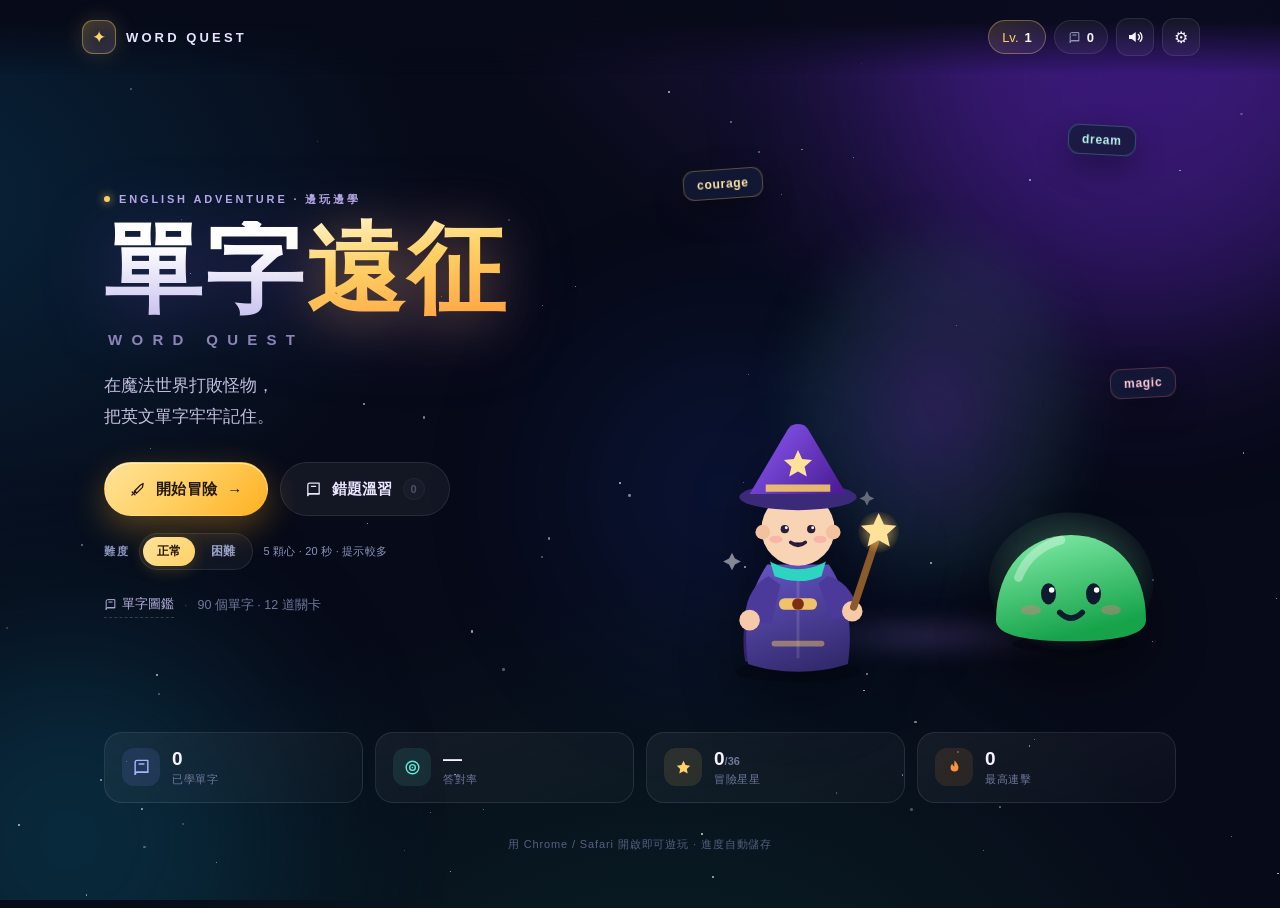
==== index.html @ 202fbe24 "Add Word Quest game" ====
<!DOCTYPE html>
<html lang="zh-Hant">
<head>
<meta charset="UTF-8">
<meta name="viewport" content="width=device-width, initial-scale=1, viewport-fit=cover">
<meta name="theme-color" content="#070a18">
<title>單字遠征 Word Quest — 打怪學英文</title>
<link rel="icon" href="data:image/svg+xml,%3Csvg xmlns='http://www.w3.org/2000/svg' viewBox='0 0 100 100'%3E%3Ctext y='.9em' font-size='90'%3E%E2%9C%A6%3C/text%3E%3C/svg%3E">
<style>
/* ============ BASE ============ */
*,*::before,*::after{box-sizing:border-box}
:root{
  --bg:#070a18;
  --panel:rgba(17,23,48,.82);
  --panel-solid:#111730;
  --line:rgba(255,255,255,.09);
  --line-strong:rgba(255,255,255,.16);
  --ink:#f6f3ff;
  --muted:#9aa3c7;
  --dim:#6f789c;
  --gold:#ffd166;
  --gold-deep:#ffb020;
  --mint:#5eead4;
  --green:#4ade80;
  --red:#fb7185;
  --violet:#a78bfa;
  --blue:#60a5fa;
  --shadow:0 24px 70px rgba(0,0,0,.5);
  --font:"Avenir Next","Segoe UI","PingFang TC","Hiragino Sans CNS","Microsoft JhengHei",sans-serif;
}
html{scroll-behavior:smooth}
html,body{min-height:100%}
body{
  margin:0;color:var(--ink);font-family:var(--font);
  background:
    radial-gradient(1100px 760px at 88% -12%,rgba(124,58,237,.32),transparent 62%),
    radial-gradient(900px 680px at -8% 22%,rgba(14,165,233,.17),transparent 60%),
    radial-gradient(1000px 800px at 52% 118%,rgba(16,185,129,.13),transparent 62%),
    var(--bg);
  display:flex;flex-direction:column;min-height:100svh;
  overflow-x:hidden;
  -webkit-font-smoothing:antialiased;
}
button{font-family:inherit;color:inherit}
button,input{font-family:inherit}
button{cursor:pointer}
::selection{background:rgba(255,209,102,.3)}
::-webkit-scrollbar{width:10px;height:10px}
::-webkit-scrollbar-thumb{background:rgba(255,255,255,.12);border-radius:99px}
::-webkit-scrollbar-track{background:transparent}
:focus-visible{outline:2px solid var(--gold);outline-offset:3px}
.hidden{display:none !important}

/* ============ BACKGROUND ============ */
.bg{position:fixed;inset:0;z-index:0;pointer-events:none;overflow:hidden}
.stars{position:absolute;inset:0}
.stars i{position:absolute;display:block;border-radius:50%;background:#fff;opacity:.55;animation:twinkle var(--dur,4s) ease-in-out infinite;animation-delay:var(--delay,0s)}
.orb{position:absolute;border-radius:50%;filter:blur(90px);opacity:.45;animation:orbDrift 18s ease-in-out infinite alternate}
.orb-1{width:520px;height:520px;background:#5b21b6;top:-180px;right:-120px}
.orb-2{width:420px;height:420px;background:#0e7490;bottom:-150px;left:-140px;animation-delay:-6s;opacity:.3}
.orb-3{width:300px;height:300px;background:#1d4ed8;top:38%;left:45%;opacity:.16;animation-delay:-11s}
@keyframes twinkle{0%,100%{opacity:.15;transform:scale(.8)}50%{opacity:.85;transform:scale(1.15)}}
@keyframes orbDrift{from{transform:translate3d(0,0,0) scale(1)}to{transform:translate3d(40px,30px,0) scale(1.08)}}

/* ============ TOP BAR ============ */
.topbar{
  position:sticky;top:0;z-index:50;flex:none;
  display:flex;align-items:center;justify-content:space-between;gap:16px;
  height:74px;padding:0 max(22px,calc((100vw - 1120px)/2));
  background:linear-gradient(180deg,rgba(7,10,24,.92) 30%,rgba(7,10,24,0));
  backdrop-filter:blur(14px);-webkit-backdrop-filter:blur(14px);
}
.brand{display:flex;align-items:center;gap:10px;background:none;border:0;padding:6px 2px;border-radius:12px}
.brand-mark{
  display:grid;place-items:center;width:34px;height:34px;border-radius:11px;
  background:linear-gradient(145deg,rgba(255,209,102,.22),rgba(167,139,250,.16));
  border:1px solid rgba(255,209,102,.4);color:var(--gold);font-size:17px;
  box-shadow:0 0 22px rgba(255,209,102,.18),inset 0 0 14px rgba(255,209,102,.08);
}
.brand-text{font-weight:800;letter-spacing:.24em;font-size:13px;color:#e8e4ff}
.top-right{display:flex;align-items:center;gap:8px}
.chip{
  display:inline-flex;align-items:center;gap:6px;height:34px;padding:0 13px;border-radius:99px;
  background:rgba(255,255,255,.05);border:1px solid var(--line);font-size:13px;color:var(--muted);
  font-variant-numeric:tabular-nums;white-space:nowrap;
}
.chip b{color:var(--ink);font-weight:800}
.chip.lvl{background:linear-gradient(135deg,rgba(255,209,102,.16),rgba(167,139,250,.12));border-color:rgba(255,209,102,.35);color:var(--gold)}
.chip.lvl b{color:#fff}
.chip.gold{color:var(--gold);border-color:rgba(255,209,102,.28);background:rgba(255,209,102,.08)}
.icon-btn{
  width:38px;height:38px;border-radius:12px;border:1px solid var(--line);
  background:rgba(255,255,255,.05);color:var(--ink);font-size:16px;
  display:grid;place-items:center;transition:.18s;
}
.icon-btn:hover{background:rgba(255,255,255,.1);border-color:var(--line-strong);transform:translateY(-1px)}
.icon-btn svg{width:18px;height:18px;display:block}
.icon-btn.muted{opacity:.5}

/* ============ SHELL / VIEWS ============ */
.shell{position:relative;z-index:1;width:min(1120px,100%);margin:0 auto;padding:0 24px 56px;flex:1;display:flex;flex-direction:column}
.view{display:none}
.view.active{display:block;animation:viewIn .38s cubic-bezier(.2,.7,.3,1) both}
@keyframes viewIn{from{opacity:0;transform:translateY(10px)}to{opacity:1;transform:none}}

.eyebrow{
  margin:0 0 14px;font-size:11px;letter-spacing:.26em;font-weight:700;color:#b6a9e8;
  display:flex;align-items:center;gap:9px;text-transform:uppercase;
}
.eyebrow .dot{width:6px;height:6px;border-radius:50%;background:var(--gold);box-shadow:0 0 10px var(--gold);animation:pulseDot 2.4s infinite}
@keyframes pulseDot{0%,100%{opacity:1;transform:scale(1)}50%{opacity:.4;transform:scale(.7)}}

/* ============ HOME ============ */
.home{
  display:grid;grid-template-columns:minmax(0,1.04fr) minmax(0,.96fr);align-items:center;gap:24px;
  min-height:calc(100svh - 250px);padding:20px 0 8px;
}
.home-copy{position:relative;z-index:2}
.title{
  margin:0;font-size:clamp(58px,8.2vw,98px);line-height:.98;font-weight:900;letter-spacing:.03em;
  background:linear-gradient(180deg,#fff 24%,#c9c2f0 100%);
  -webkit-background-clip:text;background-clip:text;color:transparent;
  filter:drop-shadow(0 10px 36px rgba(139,92,246,.3));
}
.title-gold{
  background:linear-gradient(170deg,#fff2c4 5%,#ffd166 42%,#ff9d3c 100%);
  -webkit-background-clip:text;background-clip:text;color:transparent;
  filter:drop-shadow(0 6px 26px rgba(255,176,32,.32));
}
.title-en{
  margin:14px 0 0;font-size:clamp(12px,1.5vw,15px);letter-spacing:.62em;font-weight:800;
  color:#8d86b8;padding-left:4px;
}
.tagline{margin:22px 0 0;font-size:clamp(15px,1.6vw,17px);line-height:1.85;color:#c3bede}
.home-actions{display:flex;flex-wrap:wrap;gap:12px;margin-top:30px}
.btn{
  display:inline-flex;align-items:center;justify-content:center;gap:10px;
  border:1px solid transparent;border-radius:99px;padding:0 24px;height:54px;
  font-size:15px;font-weight:800;letter-spacing:.02em;transition:transform .18s,box-shadow .18s,background .18s,border-color .18s;
  white-space:nowrap;
}
.btn:hover{transform:translateY(-2px)}
.btn:active{transform:translateY(0) scale(.985)}
.btn-primary{
  background:linear-gradient(135deg,#ffe29a 0%,#ffd166 45%,#ffb020 100%);
  color:#241a04;box-shadow:0 12px 34px rgba(255,176,32,.32),inset 0 1px 0 rgba(255,255,255,.6);
}
.btn-primary:hover{box-shadow:0 16px 44px rgba(255,176,32,.42),inset 0 1px 0 rgba(255,255,255,.7)}
.btn-primary .arrow{transition:transform .18s}
.btn-primary:hover .arrow{transform:translateX(3px)}
.btn-ghost{
  background:rgba(255,255,255,.05);border-color:var(--line);color:#e9e5ff;
  backdrop-filter:blur(10px);
}
.btn-ghost:hover{background:rgba(255,255,255,.09);border-color:rgba(255,255,255,.22)}
.btn .btn-ico{font-size:16px;line-height:1;display:grid;place-items:center}
.btn svg{display:block}
.chip svg{width:13px;height:13px;flex:none}
.badge{
  display:inline-grid;place-items:center;min-width:22px;height:22px;padding:0 6px;border-radius:99px;
  background:rgba(251,113,133,.18);border:1px solid rgba(251,113,133,.42);color:#ffc3ce;font-size:11px;font-weight:800;
}
.badge.zero{opacity:.42;border-color:var(--line);background:rgba(255,255,255,.05);color:var(--muted)}
.difficulty{display:flex;align-items:center;gap:10px;flex-wrap:wrap;margin-top:17px}
.diff-label{font-size:10.5px;letter-spacing:.16em;color:#8e97bc;font-weight:800}
.segmented{display:inline-flex;align-items:center;gap:2px;padding:3px;border-radius:99px;background:rgba(255,255,255,.045);border:1px solid var(--line)}
.seg-btn{border:0;background:transparent;color:var(--muted);font-size:12px;font-weight:800;padding:6px 14px;border-radius:99px;transition:.18s;white-space:nowrap}
.seg-btn:hover{color:#fff}
.seg-btn.active{background:linear-gradient(135deg,#ffe29a,#ffd166);color:#241a04;box-shadow:0 4px 16px rgba(255,176,32,.22)}
.seg-btn[data-diff="hard"].active{background:linear-gradient(135deg,#fb7185,#f97316);color:#2a0903;box-shadow:0 4px 16px rgba(251,113,133,.28)}
.diff-note{font-size:11px;color:#8b94b9;letter-spacing:.02em}
.difficulty.hard .diff-note{color:#e7a6b5}
.segmented.small .seg-btn{padding:5px 10px;font-size:11px}
@media (max-width:900px){.difficulty{justify-content:center}}
@media (max-width:620px){.difficulty{gap:7px;margin-top:13px}.diff-note{width:100%;text-align:center;font-size:10.5px}}
.home-mini{display:flex;align-items:center;gap:10px;margin-top:22px;font-size:12.5px;color:var(--dim)}
.mini-link{display:inline-flex;align-items:center;gap:5px;background:none;border:0;color:#b9b2dd;font-size:12.5px;padding:4px 0;border-bottom:1px dashed rgba(255,255,255,.18)}
.mini-link:hover{color:var(--gold);border-color:rgba(255,209,102,.5)}
.mini-dot{opacity:.4}

.home-art{position:relative;min-height:430px;align-self:stretch}
.art-glow{
  position:absolute;inset:8% 4% 6% 8%;border-radius:50%;
  background:radial-gradient(closest-side,rgba(139,92,246,.28),rgba(94,234,212,.08) 55%,transparent 72%);
  filter:blur(24px);animation:glowPulse 6s ease-in-out infinite;
}
@keyframes glowPulse{0%,100%{transform:scale(1);opacity:.8}50%{transform:scale(1.08);opacity:1}}
.art-ground{
  position:absolute;left:6%;right:6%;bottom:8%;height:60px;border-radius:50%;
  background:radial-gradient(closest-side,rgba(167,139,250,.22),transparent 75%);filter:blur(10px);
}
.home-hero{position:absolute;left:3%;bottom:5%;width:min(220px,48%);z-index:3;animation:bob 4.6s ease-in-out infinite}
.home-monster{position:absolute;right:1%;bottom:9%;width:min(200px,44%);z-index:2;animation:floaty 5.4s ease-in-out infinite}
.home-hero svg,.home-monster svg{width:100%;height:auto;display:block;filter:drop-shadow(0 24px 30px rgba(0,0,0,.45))}
.float-word{
  position:absolute;z-index:4;padding:7px 13px;border-radius:11px;font-size:12px;font-weight:700;letter-spacing:.06em;
  background:rgba(20,27,56,.75);border:1px solid rgba(255,255,255,.12);color:#d7d1ff;
  box-shadow:0 12px 30px rgba(0,0,0,.35);backdrop-filter:blur(8px);animation:floaty 5s ease-in-out infinite;
}
.fw-1{top:12%;left:2%;color:#ffe6a8;border-color:rgba(255,209,102,.3);transform:rotate(-4deg)}
.fw-2{top:5%;right:8%;color:#b7f5e8;border-color:rgba(94,234,212,.28);animation-delay:-1.5s;transform:rotate(3deg)}
.fw-3{top:44%;right:0;color:#ffc8d6;border-color:rgba(251,113,133,.28);animation-delay:-2.6s;transform:rotate(-3deg)}
@keyframes bob{0%,100%{transform:translateY(0) rotate(-.4deg)}50%{transform:translateY(-10px) rotate(.6deg)}}
@keyframes floaty{0%,100%{transform:translateY(0)}50%{transform:translateY(-13px)}}

.stat-row{display:grid;grid-template-columns:repeat(4,1fr);gap:12px;margin-top:8px}
.stat-card{
  display:flex;align-items:center;gap:12px;padding:15px 17px;border-radius:18px;
  background:linear-gradient(160deg,rgba(255,255,255,.055),rgba(255,255,255,.018));
  border:1px solid var(--line);backdrop-filter:blur(8px);
}
.stat-ico{width:38px;height:38px;border-radius:12px;display:grid;place-items:center;background:rgba(255,255,255,.06);font-size:17px;flex:none}
.stat-ico svg{width:19px;height:19px;display:block}
.stat-card:nth-child(1) .stat-ico{color:#a5b4fc;background:rgba(129,140,248,.13)}
.stat-card:nth-child(2) .stat-ico{color:#5eead4;background:rgba(94,234,212,.1)}
.stat-card:nth-child(3) .stat-ico{color:#ffd166;background:rgba(255,209,102,.11)}
.stat-card:nth-child(4) .stat-ico{color:#fb923c;background:rgba(251,146,60,.11)}
.stat-card div{display:flex;flex-direction:column;gap:2px;min-width:0}
.stat-card b{font-size:19px;font-weight:800;font-variant-numeric:tabular-nums;line-height:1.15}
.stat-card b small{font-size:11px;color:var(--dim);font-weight:600}
.stat-card span{font-size:11px;color:var(--dim);letter-spacing:.05em}

.home-foot{margin:34px 0 0;text-align:center;font-size:11px;color:#565f82;letter-spacing:.08em}

/* ============ PAGE HEAD (map / book) ============ */
.page-head{display:flex;align-items:center;gap:16px;margin:14px 0 10px}
.back-btn{
  flex:none;width:44px;height:44px;border-radius:14px;border:1px solid var(--line);
  background:rgba(255,255,255,.05);color:#e8e4ff;font-size:18px;display:grid;place-items:center;transition:.18s;
}
.back-btn:hover{background:rgba(255,255,255,.1);transform:translateX(-2px)}
.page-title{flex:1;min-width:0}
.page-title .eyebrow{margin:0 0 4px}
.page-title h2{margin:0;font-size:clamp(24px,3vw,32px);letter-spacing:.02em;font-weight:900}
.page-sub{margin:4px 0 22px 60px;font-size:13px;color:var(--dim);line-height:1.7}
.map-diff{color:#ffb3c1;font-weight:700}
.page-head .chip{flex:none}

/* ============ MAP ============ */
.world-list{display:flex;flex-direction:column;gap:16px}
.world{
  position:relative;border-radius:24px;border:1px solid var(--line);
  background:linear-gradient(120deg,var(--wbg1,rgba(74,222,128,.1)),rgba(255,255,255,.015) 55%),var(--panel);
  padding:18px 22px 19px;overflow:hidden;box-shadow:0 16px 50px rgba(0,0,0,.25);
}
.world::before{
  content:"";position:absolute;inset:auto -60px -90px auto;width:280px;height:280px;border-radius:50%;
  background:radial-gradient(closest-side,var(--wglow,rgba(74,222,128,.16)),transparent 70%);
  pointer-events:none;
}
.world-head{display:flex;align-items:flex-start;gap:13px;position:relative;z-index:1}
.world-crest{
  flex:none;width:46px;height:46px;border-radius:14px;display:grid;place-items:center;font-size:21px;
  background:rgba(255,255,255,.06);border:1px solid var(--line);
}
.world-info{flex:1;min-width:0}
.world-name{display:flex;align-items:baseline;gap:10px;flex-wrap:wrap}
.world-name h3{margin:0;font-size:18px;letter-spacing:.04em}
.world-name span{font-size:10px;letter-spacing:.22em;color:var(--dim);font-weight:700}
.world-desc{margin:4px 0 0;font-size:12.5px;color:#929bc0;line-height:1.6}
.world-stars{flex:none;font-size:12px;color:var(--gold);background:rgba(255,209,102,.08);border:1px solid rgba(255,209,102,.2);padding:5px 10px;border-radius:99px;font-variant-numeric:tabular-nums}
.stages{
  position:relative;display:grid;grid-template-columns:repeat(4,1fr);gap:8px;margin-top:18px;z-index:1;
}
.stages::before{
  content:"";position:absolute;left:10%;right:10%;top:34px;height:2px;
  background:linear-gradient(90deg,transparent,rgba(255,255,255,.12) 15%,rgba(255,255,255,.12) 85%,transparent);
}
.stage{position:relative;display:flex;flex-direction:column;align-items:center;gap:8px;background:none;border:0;padding:0;min-width:0}
.stage-orb{
  position:relative;z-index:1;width:70px;height:70px;border-radius:50%;
  display:grid;place-items:center;font-size:20px;font-weight:900;
  background:linear-gradient(160deg,#20294f,#141a34);border:2px solid rgba(255,255,255,.14);
  box-shadow:0 10px 26px rgba(0,0,0,.35);transition:.2s;color:#cfc9ee;
}
.stage:hover .stage-orb{transform:translateY(-4px);border-color:rgba(255,209,102,.55)}
.stage.done .stage-orb{border-color:rgba(255,209,102,.7);background:linear-gradient(160deg,#2c2a4c,#1a1c38);box-shadow:0 0 0 4px rgba(255,209,102,.07),0 10px 26px rgba(0,0,0,.35);color:var(--gold)}
.stage.boss .stage-orb{border-style:double;border-width:3px;font-size:24px}
.stage.current .stage-orb{animation:currentPulse 2.4s infinite;border-color:rgba(255,209,102,.9)}
.stage.locked{cursor:not-allowed}
.stage.locked .stage-orb{opacity:.38;filter:grayscale(.5);border-color:var(--line)}
.stage.locked .stage-name,.stage.locked .stage-stars{opacity:.4}
@keyframes currentPulse{0%,100%{box-shadow:0 0 0 0 rgba(255,209,102,.28),0 10px 26px rgba(0,0,0,.35)}50%{box-shadow:0 0 0 10px rgba(255,209,102,0),0 10px 26px rgba(0,0,0,.35)}}
.stage-name{font-size:11.5px;color:#c2bcdd;text-align:center;line-height:1.35;font-weight:600;max-width:100%}
.stage.boss .stage-name{color:var(--gold)}
.stage-stars{font-size:10px;letter-spacing:2px;color:#343b5c;line-height:1}
.stage-stars .on{color:var(--gold);text-shadow:0 0 8px rgba(255,209,102,.55)}
.stage-badge{
  position:absolute;top:-4px;right:calc(50% - 35px);z-index:2;font-size:10px;padding:2px 6px;border-radius:99px;
  background:var(--gold);color:#2a1d00;font-weight:900;box-shadow:0 4px 10px rgba(0,0,0,.3);
}

/* ============ BATTLE ============ */
#view-battle{max-width:1000px;margin:0 auto;width:100%}
.battle-top{display:flex;align-items:center;gap:14px;margin:12px 0 4px}
.battle-meta{flex:1;display:flex;flex-direction:column;gap:2px;min-width:0}
.battle-meta span:first-child{font-size:14px;font-weight:800;letter-spacing:.02em;white-space:nowrap;overflow:hidden;text-overflow:ellipsis}
.battle-meta span:last-child{font-size:11px;color:var(--dim);letter-spacing:.08em}
.diff-tag{display:inline-block;font-style:normal;font-size:9px;line-height:1;letter-spacing:.12em;font-weight:900;padding:3px 6px;border-radius:4px;margin-left:7px;vertical-align:1px;color:#ffb3c1;border:1px solid rgba(251,113,133,.42);background:rgba(251,113,133,.14)}
.arena{
  position:relative;height:318px;margin-top:12px;border-radius:28px;overflow:hidden;
  border:1px solid rgba(255,255,255,.08);
  background:
    radial-gradient(620px 240px at 78% 60%,rgba(139,92,246,.24),transparent 70%),
    radial-gradient(480px 220px at 18% 64%,rgba(45,212,191,.13),transparent 70%),
    linear-gradient(180deg,#151c3d 0%,#0a0f24 100%);
  display:grid;grid-template-columns:1fr auto 1fr;align-items:end;
  padding:40px 28px 16px;
  box-shadow:inset 0 1px 0 rgba(255,255,255,.06),0 26px 60px rgba(0,0,0,.35);
}
.arena::before{
  content:"";position:absolute;inset:0;pointer-events:none;
  background-image:radial-gradient(rgba(255,255,255,.5) 1px,transparent 1px);
  background-size:94px 74px;opacity:.1;mask-image:linear-gradient(180deg,#000,transparent 82%);
}
.arena::after{
  content:"";position:absolute;left:0;right:0;bottom:0;height:74px;pointer-events:none;
  background:linear-gradient(180deg,transparent,rgba(3,6,16,.6));
}
.arena-ground{
  position:absolute;left:8%;right:8%;bottom:8px;height:44px;border-radius:50%;
  background:radial-gradient(closest-side,rgba(167,139,250,.18),transparent 72%);filter:blur(6px);pointer-events:none;
}
.hero-side,.monster-side{position:relative;z-index:2;display:flex;flex-direction:column;align-items:center;justify-content:flex-end;gap:7px;min-width:0}
.hero-side{padding-left:2%}
.monster-side{padding-right:2%}
.hero-art svg{width:clamp(112px,15vw,178px);height:auto;display:block;filter:drop-shadow(0 18px 22px rgba(0,0,0,.42));animation:bob 4.8s ease-in-out infinite}
.monster-wrap svg{width:clamp(126px,17vw,198px);height:auto;display:block;filter:drop-shadow(0 18px 24px rgba(0,0,0,.45));animation:floaty 5s ease-in-out infinite}
.monster-wrap.boss svg{width:clamp(158px,21vw,228px);filter:drop-shadow(0 0 26px rgba(255,176,32,.18)) drop-shadow(0 18px 24px rgba(0,0,0,.45))}
.hero-art.cast{animation:castPulse .55s cubic-bezier(.2,.8,.3,1)}
@keyframes castPulse{0%{transform:translateX(0)}35%{transform:translateX(14px) scale(1.03)}100%{transform:translateX(0)}}
.hero-art.hurt{animation:hurtShake .5s}
.monster-wrap{position:relative}
.monster-wrap.boss::before{
  content:"";position:absolute;inset:-14% -18%;border-radius:50%;z-index:-1;pointer-events:none;
  background:radial-gradient(closest-side,rgba(255,176,32,.2),transparent 72%);
}
.monster-wrap .crown{
  position:absolute;top:-16px;left:50%;transform:translateX(-50%) rotate(-7deg);font-size:27px;line-height:1;
  filter:drop-shadow(0 6px 10px rgba(0,0,0,.5));z-index:3;animation:crownFloat 3.2s ease-in-out infinite;
}
@keyframes crownFloat{0%,100%{transform:translateX(-50%) translateY(0) rotate(-7deg)}50%{transform:translateX(-50%) translateY(-5px) rotate(-3deg)}}
.monster-wrap.hit{animation:monsterHit .45s}
.monster-wrap.attack{animation:monsterLunge .5s}
.monster-wrap.dying{animation:monsterDie .7s forwards}
@keyframes monsterHit{0%,100%{transform:translateX(0);filter:brightness(1)}20%{transform:translateX(-9px) rotate(-2deg);filter:brightness(1.9)}45%{transform:translateX(7px) rotate(2deg)}70%{transform:translateX(-3px)}}
@keyframes monsterLunge{0%,100%{transform:translateX(0)}40%{transform:translateX(-26px) translateY(-4px)}}
@keyframes hurtShake{0%,100%{transform:translateX(0)}20%{transform:translateX(-7px) rotate(-2deg)}45%{transform:translateX(7px)}70%{transform:translateX(-3px)}}
@keyframes monsterDie{0%{opacity:1;transform:translateY(0) scale(1);filter:brightness(1.6)}100%{opacity:0;transform:translateY(18px) scale(.82);filter:brightness(2)}}
.arena.hard{border-color:rgba(251,113,133,.22);box-shadow:inset 0 1px 0 rgba(255,255,255,.06),0 26px 60px rgba(0,0,0,.35),0 0 50px rgba(251,113,133,.06)}
.arena.hurt{animation:arenaHurt .4s}
@keyframes arenaHurt{0%,100%{transform:translateX(0)}25%{transform:translateX(-6px)}60%{transform:translateX(4px)}}
.hearts{display:flex;gap:4px;font-size:17px;line-height:1;filter:drop-shadow(0 2px 4px rgba(0,0,0,.4))}
.hearts i{font-style:normal;color:#ff5f7a;transition:.25s;text-shadow:0 0 12px rgba(255,95,122,.5)}
.hearts i.lost{color:#2b3252;text-shadow:none;transform:scale(.86)}
.hearts i.pop{animation:heartPop .45s}
@keyframes heartPop{0%{transform:scale(1)}40%{transform:scale(1.5) rotate(-10deg)}100%{transform:scale(.86)}}
.bubble{
  position:absolute;top:-14px;left:50%;transform:translate(-50%,6px);z-index:6;
  padding:6px 11px;border-radius:11px;background:rgba(19,25,52,.92);border:1px solid rgba(255,255,255,.14);
  font-size:11px;color:#d9d3f5;white-space:nowrap;opacity:0;transition:.25s;pointer-events:none;
  box-shadow:0 8px 20px rgba(0,0,0,.35);
}
.bubble.show{opacity:1;transform:translate(-50%,0)}
.monster-bubble{color:#ffd7de;border-color:rgba(251,113,133,.28)}
.monster-info{display:flex;flex-direction:column;align-items:center;gap:4px;width:min(210px,100%)}
.monster-name{font-size:12px;color:#d6d0f2;font-weight:700;letter-spacing:.06em;white-space:nowrap;overflow:hidden;text-overflow:ellipsis;max-width:100%}
.hp-track{position:relative;width:100%;height:8px;border-radius:99px;background:rgba(3,6,16,.7);border:1px solid rgba(255,255,255,.1);overflow:hidden}
.hp-track i{display:block;height:100%;width:100%;border-radius:99px;background:linear-gradient(90deg,#fb7185,#f97316);transition:width .45s cubic-bezier(.2,.8,.3,1);box-shadow:0 0 10px rgba(251,113,133,.5)}
.hp-text{font-size:9px;color:var(--dim);letter-spacing:.1em;font-variant-numeric:tabular-nums}
.arena-mid{position:relative;z-index:3;align-self:stretch;display:flex;align-items:center;justify-content:center}
.combo-pill{
  transform:translateY(-10px) scale(.8);opacity:0;transition:.25s;
  padding:7px 12px;border-radius:99px;font-size:11px;font-weight:900;letter-spacing:.08em;
  background:linear-gradient(135deg,rgba(255,209,102,.95),rgba(255,140,60,.95));color:#2a1a00;
  box-shadow:0 0 26px rgba(255,176,32,.4);white-space:nowrap;
}
.combo-pill.show{opacity:1;transform:translateY(-10px) scale(1)}
.combo-pill.hot{animation:comboPop .35s}
@keyframes comboPop{0%{transform:translateY(-10px) scale(1.35)}100%{transform:translateY(-10px) scale(1)}}

.quiz{
  margin-top:14px;border-radius:24px;border:1px solid var(--line);
  background:linear-gradient(180deg,rgba(18,25,52,.92),rgba(12,17,36,.92));
  padding:16px 20px 20px;box-shadow:var(--shadow);backdrop-filter:blur(10px);
}
.quiz-head{display:grid;grid-template-columns:auto 1fr auto;align-items:center;gap:12px;margin-bottom:2px}
.qtype{
  font-size:10.5px;letter-spacing:.14em;font-weight:800;color:#c9bfff;
  background:rgba(167,139,250,.13);border:1px solid rgba(167,139,250,.28);padding:5px 9px;border-radius:7px;
}
.qtype.listening{color:#99f6e4;background:rgba(94,234,212,.1);border-color:rgba(94,234,212,.28)}
.qtype.spelling{color:#fde68a;background:rgba(255,209,102,.1);border-color:rgba(255,209,102,.28)}
.timer-track{height:4px;border-radius:99px;background:rgba(255,255,255,.07);overflow:hidden}
.timer-track i{display:block;height:100%;width:100%;background:linear-gradient(90deg,#5eead4,#60a5fa);border-radius:99px;transition:background .3s}
.timer-num{font-size:11px;color:var(--dim);font-variant-numeric:tabular-nums;min-width:18px;text-align:right}
.quiz.urgent .timer-track i{background:linear-gradient(90deg,#fb7185,#f97316)}
.quiz.urgent .timer-num{color:var(--red);font-weight:800}
.prompt{min-height:78px;display:flex;align-items:center;justify-content:center;text-align:center;padding:6px 0 14px}
.prompt-inner{display:flex;align-items:center;justify-content:center;gap:12px;flex-wrap:wrap;line-height:1.35}
.q-zh{font-size:clamp(21px,3.2vw,28px);font-weight:800;letter-spacing:.02em}
.q-en{font-size:clamp(28px,4.8vw,40px);font-weight:800;letter-spacing:.03em;background:linear-gradient(180deg,#fff,#cfc9ff);-webkit-background-clip:text;background-clip:text;color:transparent}
.q-small{font-size:13px;color:var(--dim);font-weight:500;letter-spacing:.02em}
.quote-mark{color:var(--gold);opacity:.85;font-weight:800;padding:0 2px}
.speak-big{
  width:54px;height:54px;border-radius:50%;border:1px solid rgba(94,234,212,.35);
  background:radial-gradient(circle at 35% 30%,rgba(94,234,212,.25),rgba(94,234,212,.06));
  color:#a7f3e8;font-size:21px;display:grid;place-items:center;transition:.2s;flex:none;
}
.speak-big:hover{transform:scale(1.06);border-color:rgba(94,234,212,.7);box-shadow:0 0 26px rgba(94,234,212,.2)}
.speak-big svg{width:22px;height:22px;display:block}
.speak-mini svg{width:15px;height:15px;display:block}
.speak-big.playing{animation:speakPulse 1s infinite}
@keyframes speakPulse{0%,100%{box-shadow:0 0 0 0 rgba(94,234,212,.25)}50%{box-shadow:0 0 0 12px rgba(94,234,212,0)}}

.options{display:grid;grid-template-columns:1fr 1fr;gap:10px}
.option{
  display:flex;align-items:center;gap:11px;min-height:60px;padding:11px 15px;border-radius:15px;
  border:1px solid var(--line);background:linear-gradient(180deg,rgba(255,255,255,.055),rgba(255,255,255,.02));
  color:var(--ink);font-size:16px;font-weight:650;text-align:left;transition:transform .15s,border-color .15s,background .15s,box-shadow .15s;
  min-width:0;
}
.option .key{
  flex:none;width:24px;height:24px;border-radius:7px;display:grid;place-items:center;
  background:rgba(255,255,255,.07);border:1px solid rgba(255,255,255,.06);font-size:11px;color:var(--dim);font-weight:700;
}
.option .opt-text{min-width:0;overflow-wrap:anywhere;line-height:1.3}
.option:hover:not(:disabled){border-color:rgba(255,209,102,.55);background:rgba(255,209,102,.06);transform:translateY(-2px);box-shadow:0 8px 22px rgba(0,0,0,.25)}
.option:disabled{cursor:default}
.option.correct{background:rgba(74,222,128,.16);border-color:rgba(74,222,128,.85);box-shadow:0 0 0 1px rgba(74,222,128,.4) inset,0 8px 26px rgba(74,222,128,.18)}
.option.correct .key{background:rgba(74,222,128,.3);color:#052e16;border-color:transparent}
.option.wrong{background:rgba(251,113,133,.16);border-color:rgba(251,113,133,.8);box-shadow:0 0 0 1px rgba(251,113,133,.35) inset}
.option.wrong .key{background:rgba(251,113,133,.35);color:#3f0713;border-color:transparent}
.option.dim{opacity:.45}

.spell{margin-top:4px}
.spell-row{display:flex;gap:10px}
.spell-input{
  flex:1;min-width:0;height:58px;border-radius:15px;border:1px solid var(--line);
  background:rgba(255,255,255,.045);color:var(--ink);font-size:21px;font-weight:700;
  letter-spacing:.12em;text-align:center;padding:0 14px;transition:.18s;
}
.spell-input::placeholder{color:#5b638a;font-weight:500;letter-spacing:.03em;font-size:14px}
.spell-input:focus{outline:none;border-color:rgba(255,209,102,.75);box-shadow:0 0 0 3px rgba(255,209,102,.12)}
.spell-input.correct{border-color:rgba(74,222,128,.85);background:rgba(74,222,128,.12);color:#bbf7d0;box-shadow:0 0 0 3px rgba(74,222,128,.12)}
.spell-input.wrong{border-color:rgba(251,113,133,.85);background:rgba(251,113,133,.12);color:#ffd0d8;box-shadow:0 0 0 3px rgba(251,113,133,.12)}
.spell-input:disabled{opacity:.85;cursor:default}
.result-words:empty{display:none}
.spell-hint{display:flex;align-items:center;justify-content:center;gap:8px;flex-wrap:wrap;font-size:12.5px;color:#aab2d3;letter-spacing:.04em;margin:0 0 12px;font-variant-numeric:tabular-nums}
.spell-hint .hint-tag{font-size:10px;letter-spacing:.12em;color:#8e96b9;border:1px solid var(--line);border-radius:5px;padding:2px 6px}
.spell-hint b{color:#ffe29a;font-family:ui-monospace,"SF Mono",Menlo,monospace;font-size:16px;letter-spacing:0}
.spell-hint .hint-blanks{display:inline-flex;align-items:flex-end;gap:3px;color:#c7cdf0;font-size:14px;letter-spacing:0}
.spell-hint .blank-slot{display:inline-block;width:12px;height:18px;border-bottom:2px solid #9aa3c7;border-radius:2px;background:linear-gradient(180deg,transparent 58%,rgba(255,255,255,.05))}
.spell-hint .hint-len{color:#6f789c;font-size:11px}
.spell-submit{height:58px;padding:0 24px;flex:none}
.battle-hint{margin:14px 0 0;text-align:center;font-size:10.5px;color:#565f82;letter-spacing:.12em}

/* ============ FEEDBACK SHEET ============ */
.sheet{
  position:fixed;inset:0;z-index:90;display:flex;align-items:center;justify-content:center;padding:20px;
  background:rgba(4,7,18,.66);backdrop-filter:blur(9px);
}
.sheet-card{
  width:min(470px,100%);border-radius:24px;padding:26px 24px 22px;position:relative;
  background:linear-gradient(180deg,#1b2348,#10162e);border:1px solid rgba(255,255,255,.13);
  box-shadow:0 30px 90px rgba(0,0,0,.65),inset 0 1px 0 rgba(255,255,255,.08);
  animation:popIn .26s cubic-bezier(.2,.8,.3,1.2) both;
}
@keyframes popIn{from{opacity:0;transform:scale(.92) translateY(10px)}to{opacity:1;transform:none}}
.fb-top{display:flex;align-items:center;gap:12px;margin-bottom:14px}
.fb-icon{
  flex:none;width:42px;height:42px;border-radius:13px;display:grid;place-items:center;font-size:19px;font-weight:900;
}
.fb-icon.bad{background:rgba(251,113,133,.15);border:1px solid rgba(251,113,133,.4);color:#ffb3c1}
.fb-icon.good{background:rgba(74,222,128,.15);border:1px solid rgba(74,222,128,.4);color:#86efac}
.fb-title{margin:0;font-size:16px;font-weight:800;letter-spacing:.03em}
.fb-sub{margin:2px 0 0;font-size:11px;color:var(--dim);letter-spacing:.05em}
.fb-word{display:flex;align-items:center;gap:10px;flex-wrap:wrap;margin:4px 0 12px}
.fb-en{font-size:29px;font-weight:900;letter-spacing:.02em;color:#fff}
.fb-pos{font-size:10px;color:var(--dim);border:1px solid var(--line);padding:2px 6px;border-radius:5px}
.fb-zh{font-size:15px;color:#c9c2ea;font-weight:600}
.speak-mini{
  width:32px;height:32px;border-radius:50%;border:1px solid rgba(94,234,212,.3);
  background:rgba(94,234,212,.09);color:#99f6e4;font-size:13px;display:grid;place-items:center;flex:none;transition:.18s;
}
.speak-mini:hover{background:rgba(94,234,212,.2);transform:scale(1.06)}
.fb-ex{margin:0;padding:12px 14px;border-radius:13px;background:rgba(255,255,255,.04);border-left:2px solid rgba(255,209,102,.65)}
.fb-ex-en{margin:0;font-size:14px;line-height:1.6;color:#e7e2fb;font-style:italic}
.fb-ex-zh{margin:5px 0 0;font-size:12px;line-height:1.6;color:#8f97bb}
.fb-actions{margin-top:18px}
.fb-actions .btn{width:100%;height:50px}
.fb-note{margin:11px 0 0;text-align:center;font-size:10.5px;color:#5f6789;letter-spacing:.08em}

/* ============ RESULT ============ */
.overlay{
  position:fixed;inset:0;z-index:100;display:flex;align-items:center;justify-content:center;padding:20px;
  background:rgba(3,6,16,.78);backdrop-filter:blur(10px);overflow-y:auto;
}
.result-card{
  position:relative;width:min(540px,100%);border-radius:28px;padding:30px 28px 24px;text-align:center;
  background:linear-gradient(180deg,#1c2449,#0f142c);border:1px solid rgba(255,255,255,.13);
  box-shadow:0 40px 110px rgba(0,0,0,.7),inset 0 1px 0 rgba(255,255,255,.08);
  animation:resultIn .5s cubic-bezier(.2,.8,.3,1.1) both;margin:auto;
}
@keyframes resultIn{from{opacity:0;transform:translateY(24px) scale(.96)}to{opacity:1;transform:none}}
.result-burst{
  position:absolute;inset:-30% -10% auto;height:300px;pointer-events:none;
  background:radial-gradient(closest-side,rgba(255,209,102,.22),transparent 70%);filter:blur(10px);
}
.result-card .eyebrow{justify-content:center;margin-bottom:6px}
#resultTitle{margin:0;font-size:clamp(34px,5.4vw,46px);font-weight:900;letter-spacing:.04em;position:relative;background:linear-gradient(180deg,#fff3c9,#ffd166 55%,#ffab3d);-webkit-background-clip:text;background-clip:text;color:transparent}
.result-sub{margin:8px 0 0;font-size:13px;color:#a7a0c9;line-height:1.6;position:relative}
.stars-big{display:flex;justify-content:center;gap:10px;margin:16px 0 18px;position:relative}
.stars-big span{font-size:44px;line-height:1;color:#2a3155;text-shadow:0 4px 14px rgba(0,0,0,.4)}
.stars-big span.on{color:var(--gold);text-shadow:0 0 26px rgba(255,209,102,.6);animation:starPop .55s cubic-bezier(.2,.8,.3,1.4) both}
.stars-big span.on:nth-child(2){animation-delay:.13s}
.stars-big span.on:nth-child(3){animation-delay:.26s}
@keyframes starPop{from{transform:scale(.2) rotate(-30deg);opacity:0}to{transform:scale(1) rotate(0);opacity:1}}
.result-grid{display:grid;grid-template-columns:repeat(3,1fr);gap:8px;margin:0 0 16px}
.result-stat{padding:11px 8px;border-radius:13px;background:rgba(255,255,255,.045);border:1px solid var(--line)}
.result-stat b{display:block;font-size:19px;font-weight:900;font-variant-numeric:tabular-nums}
.result-stat span{display:block;font-size:10px;color:var(--dim);margin-top:3px;letter-spacing:.08em}
.result-label{margin:0 0 7px;font-size:10px;letter-spacing:.18em;color:#6a7397;text-align:center;font-weight:600}
.result-words{display:flex;flex-wrap:wrap;gap:6px;justify-content:center;margin-bottom:18px;max-height:92px;overflow:auto}
.word-chip{font-size:11px;padding:4px 8px;border-radius:7px;background:rgba(167,139,250,.1);border:1px solid rgba(167,139,250,.2);color:#c8c0f2}
.result-actions{display:flex;gap:9px;justify-content:center;flex-wrap:wrap}
.result-actions .btn{height:48px;padding:0 20px;font-size:14px}
.btn-soft{background:rgba(255,255,255,.06);border-color:var(--line);color:#ddd8f5}
.btn-soft:hover{background:rgba(255,255,255,.11)}
.result-note{margin:14px 0 0;font-size:10.5px;color:#5d6588;letter-spacing:.06em}

/* ============ WORDBOOK ============ */
.book-tools{display:flex;gap:10px;align-items:center;margin:0 0 16px;flex-wrap:wrap}
.search{
  flex:1;min-width:200px;height:44px;border-radius:12px;border:1px solid var(--line);background:rgba(255,255,255,.045);
  color:var(--ink);padding:0 15px;font-size:13px;transition:.18s;
}
.search::placeholder{color:#5f6789}
.search:focus{outline:none;border-color:rgba(255,209,102,.55);background:rgba(255,255,255,.06)}
.tabs{display:flex;gap:6px;background:rgba(255,255,255,.04);padding:4px;border-radius:12px;border:1px solid var(--line);overflow-x:auto;max-width:100%}
.tab{border:0;background:transparent;color:var(--muted);font-size:12px;font-weight:700;padding:7px 12px;border-radius:8px;white-space:nowrap;transition:.16s}
.tab.active{background:rgba(255,209,102,.15);color:var(--gold);box-shadow:inset 0 0 0 1px rgba(255,209,102,.25)}
.tab:hover:not(.active){color:#dcd6f6}
.word-list{
  border-radius:20px;border:1px solid var(--line);background:rgba(15,21,44,.65);overflow:hidden;backdrop-filter:blur(8px);
}
.word-row{display:flex;align-items:center;gap:13px;padding:13px 16px;border-bottom:1px solid rgba(255,255,255,.055);transition:background .15s}
.word-row:last-child{border-bottom:0}
.word-row:hover{background:rgba(255,255,255,.026)}
.word-row.unseen{opacity:.55}
.word-main{flex:1;min-width:0}
.word-top{display:flex;align-items:baseline;gap:7px;flex-wrap:wrap}
.word-top b{font-size:16px;letter-spacing:.02em;font-weight:800}
.pos{font-size:9px;color:var(--dim);border:1px solid var(--line);border-radius:4px;padding:1px 4px;line-height:1.3}
.word-zh{font-size:13px;color:#b9b2d9;font-weight:600}
.word-ex{margin:3px 0 0;font-size:11.5px;color:#7e87ab;line-height:1.5;overflow:hidden;text-overflow:ellipsis;white-space:nowrap}
.word-ex span{color:#656e92}
.mastery{display:flex;gap:3px;flex:none}
.mastery i{width:6px;height:6px;border-radius:50%;background:#2b3252;display:block}
.mastery i.on{background:var(--gold);box-shadow:0 0 7px rgba(255,209,102,.5)}
.book-empty{padding:48px 20px;text-align:center;color:var(--dim);font-size:13px}
.book-empty b{display:block;font-size:26px;margin-bottom:10px;color:#4e567a}

/* ============ MODAL ============ */
.modal{
  width:min(440px,100%);border-radius:22px;background:linear-gradient(180deg,#1b2348,#10162e);
  border:1px solid rgba(255,255,255,.13);padding:22px;box-shadow:0 30px 90px rgba(0,0,0,.65);
  animation:popIn .24s cubic-bezier(.2,.8,.3,1.2) both;
}
.modal-head{display:flex;align-items:center;justify-content:space-between;margin-bottom:8px}
.modal-head h3{margin:0;font-size:18px;letter-spacing:.04em}
.setting-row{display:flex;align-items:center;justify-content:space-between;gap:14px;padding:15px 0;border-bottom:1px solid rgba(255,255,255,.06)}
.setting-row:last-of-type{border-bottom:0}
.setting-row div{display:flex;flex-direction:column;gap:3px}
.setting-row .segmented{display:inline-flex;flex-direction:row;gap:2px;flex:none}
.setting-row b{font-size:13.5px;font-weight:700}
.setting-row span{font-size:11px;color:var(--dim)}
.switch{
  width:52px;height:30px;border-radius:99px;border:1px solid var(--line);background:#232b4f;position:relative;flex:none;transition:.2s;
}
.switch i{position:absolute;top:2px;left:2px;width:24px;height:24px;border-radius:50%;background:#8a93b8;transition:.2s;display:block}
.switch.on{background:rgba(74,222,128,.26);border-color:rgba(74,222,128,.6)}
.switch.on i{left:24px;background:#4ade80;box-shadow:0 0 12px rgba(74,222,128,.5)}
.btn-danger{background:rgba(251,113,133,.12);border:1px solid rgba(251,113,133,.35);color:#ffb3c1;height:38px;padding:0 16px;font-size:12px;border-radius:10px}
.btn-danger:hover{background:rgba(251,113,133,.2)}
.btn-sm{height:36px;font-size:12px;padding:0 14px;border-radius:10px}
.modal-note{margin:16px 0 0;font-size:10.5px;color:#5d6588;line-height:1.7;text-align:center;letter-spacing:.03em}

/* ============ TOAST / FX ============ */
.toast{
  position:fixed;left:50%;bottom:26px;transform:translate(-50%,20px);z-index:130;
  background:rgba(23,30,60,.96);border:1px solid rgba(255,255,255,.14);border-radius:12px;
  padding:10px 18px;font-size:12.5px;color:#e7e2fb;box-shadow:0 16px 40px rgba(0,0,0,.5);
  opacity:0;pointer-events:none;transition:.25s;white-space:nowrap;max-width:calc(100vw - 40px);
}
.toast.show{opacity:1;transform:translate(-50%,0)}
.fx-layer{position:fixed;inset:0;z-index:120;pointer-events:none;overflow:hidden}
.dmg{
  position:absolute;font-weight:900;font-size:26px;color:#ffd166;text-shadow:0 3px 14px rgba(0,0,0,.7);
  animation:dmgFloat .95s cubic-bezier(.2,.7,.3,1) forwards;transform:translate(-50%,-50%);white-space:nowrap;
}
.dmg.crit{font-size:34px;color:#fff0b8}
.dmg.bad{color:#fb7185;font-size:22px}
@keyframes dmgFloat{0%{opacity:0;transform:translate(-50%,-40%) scale(.6)}20%{opacity:1;transform:translate(-50%,-70%) scale(1.12)}100%{opacity:0;transform:translate(-50%,-190%) scale(.95)}}
.confetti{position:absolute;top:-12px;width:8px;height:13px;border-radius:2px;animation:confettiFall linear forwards}
@keyframes confettiFall{0%{transform:translateY(0) rotate(0);opacity:1}100%{transform:translateY(105vh) rotate(720deg);opacity:.15}}

/* ============ RESPONSIVE ============ */
@media (max-height:820px) and (min-width:621px){
  .arena{height:272px;padding:32px 24px 14px}
  .hero-art svg{width:clamp(100px,13vw,150px)}
  .monster-wrap svg{width:clamp(112px,15vw,168px)}
  .monster-wrap.boss svg{width:clamp(140px,18vw,190px)}
  .quiz{padding:12px 18px 16px}
  .prompt{min-height:64px;padding:4px 0 10px}
  .option{min-height:54px;font-size:15px}
  .battle-hint{margin-top:9px}
}
@media (max-width:900px){
  .home{grid-template-columns:1fr;min-height:0;padding-top:10px;gap:0}
  .home-copy{text-align:center}
  .eyebrow{justify-content:center}
  .title-en{padding-left:0}
  .home-actions{justify-content:center}
  .home-mini{justify-content:center}
  .home-art{min-height:250px;margin:14px auto 0;width:min(520px,100%)}
  .home-hero{left:6%;width:min(150px,38%)}
  .home-monster{right:5%;width:min(135px,34%)}
  .float-word{display:none}
  .stat-row{grid-template-columns:repeat(2,1fr);margin-top:18px}
  .page-sub{margin-left:0}
  .arena{height:248px;padding:26px 14px 12px}
  .hero-art svg{width:118px}
  .monster-wrap svg{width:136px}
  .monster-wrap.boss svg{width:156px}
  .hp-text{font-size:8px}
  .battle-hint{display:none}
}
@media (max-width:620px){
  .topbar{height:64px;padding:0 16px}
  .brand-text{font-size:11px;letter-spacing:.16em}
  .brand-mark{width:30px;height:30px;font-size:15px}
  .chip{height:31px;padding:0 10px;font-size:11.5px}
    .icon-btn{width:34px;height:34px;font-size:14px}
  .top-right{gap:6px}
  .shell{padding:0 16px 38px}
  .home{padding-top:4px}
  .title{font-size:clamp(54px,15vw,74px)}
  .tagline{margin-top:16px;font-size:14px}
  .home-actions{margin-top:18px;flex-direction:column;align-items:stretch;gap:10px}
  .home-actions .btn{width:100%;height:52px}
  .home-mini{margin-top:12px}
  .home-art{min-height:170px;margin-top:2px}
  .home-hero{width:min(106px,32%);bottom:0}
  .home-monster{width:min(94px,28%);bottom:6%}
  .stat-card{padding:12px 13px;gap:9px}
  .stat-ico{width:32px;height:32px;font-size:15px;border-radius:10px}
  .stat-card b{font-size:16.5px}
  .stat-card span{font-size:10px}
  .page-head{gap:11px;margin-top:8px}
  .back-btn{width:38px;height:38px;border-radius:12px;font-size:16px}
  .page-title h2{font-size:23px}
  .world{padding:16px 14px 18px;border-radius:20px}
  .world-desc{font-size:11.5px}
  .world-crest{width:40px;height:40px;font-size:18px}
  .world-name h3{font-size:16px}
  .world-stars{font-size:10.5px;padding:4px 8px}
  .stages{margin-top:18px;gap:4px}
   .stage-orb{width:60px;height:60px;font-size:17px}
  .stage.boss .stage-orb{font-size:20px}
  .stage-name{font-size:10px}
  .stage-stars{font-size:8.5px;letter-spacing:1px}
  .stages::before{top:29px}
  .stage-badge{right:calc(50% - 30px);font-size:9px}
  .battle-top{gap:10px;margin-top:8px}
  .battle-meta span:first-child{font-size:12.5px}
  .arena{height:268px;border-radius:22px;padding:26px 8px 12px;grid-template-columns:1fr auto 1fr}
  .hero-art svg{width:112px}
  .monster-wrap svg{width:130px}
  .monster-wrap.boss svg{width:150px}
  .hearts{font-size:14px;gap:2px}
  .bubble{font-size:9.5px;padding:4px 8px;top:-10px}
  .monster-info{width:min(140px,100%)}
  .monster-name{font-size:10px}
  .hp-track{height:6px}
  .hp-text{display:none}
  .combo-pill{font-size:9.5px;padding:5px 8px}
  .quiz{padding:13px 13px 15px;border-radius:19px;margin-top:10px}
  .prompt{min-height:64px;padding-bottom:10px}
  .q-zh{font-size:20px}
  .q-en{font-size:27px}
  .speak-big{width:46px;height:46px;font-size:18px}
  .options{gap:8px}
  .option{min-height:56px;padding:9px 11px;font-size:14.5px;border-radius:13px;gap:8px}
  .option .key{width:20px;height:20px;font-size:9.5px}
  .spell-input{height:52px;font-size:18px}
  .spell-submit{height:52px;padding:0 17px;font-size:13px}
  .sheet{padding:14px;align-items:flex-end}
  .sheet-card{padding:22px 19px 18px;border-radius:22px}
  .fb-en{font-size:25px}
  .result-card{padding:25px 18px 20px;border-radius:22px}
  .result-grid{gap:6px}
  .result-stat b{font-size:16px}
  .result-actions{flex-direction:column-reverse}
  .result-actions .btn{width:100%}
  .stars-big span{font-size:38px}
  .book-tools{gap:8px}
  .search{min-width:0;width:100%}
  .tabs{width:100%;justify-content:flex-start}
  .word-row{padding:11px 12px;gap:10px}
  .word-ex{font-size:10.5px}
  .word-top b{font-size:15px}
  .word-zh{font-size:12px}
  .toast{font-size:11.5px;padding:9px 14px}
}
@media (max-width:380px){
  .option{font-size:13.5px}
  .stage-orb{width:56px;height:56px}
  .stages::before{top:27px}
}
@media (prefers-reduced-motion:reduce){
  *,*::before,*::after{animation-duration:.001ms !important;animation-iteration-count:1 !important;transition-duration:.001ms !important}
  html{scroll-behavior:auto}
}
</style>
</head>
<body>

<div class="bg" aria-hidden="true">
  <div class="orb orb-1"></div>
  <div class="orb orb-2"></div>
  <div class="orb orb-3"></div>
  <div class="stars" id="stars"></div>
</div>

<header class="topbar">
  <button class="brand" id="brandBtn" aria-label="回到首頁">
    <span class="brand-mark">✦</span>
    <span class="brand-text">WORD QUEST</span>
  </button>
  <div class="top-right">
    <div class="chip lvl" id="levelChip" title="等級"><span>Lv.</span><b>1</b></div>
    <div class="chip" id="learnedChip" title="已學單字">📖 <b>0</b></div>
    <button class="icon-btn" id="soundBtn" aria-label="切換音效" title="音效開關">🔊</button>
    <button class="icon-btn" id="settingsBtn" aria-label="設定" title="設定">⚙</button>
  </div>
</header>

<main class="shell">

  <!-- ================= HOME ================= -->
  <section class="view active" id="view-home" aria-label="首頁">
    <div class="home">
      <div class="home-copy">
        <p class="eyebrow"><span class="dot"></span> ENGLISH ADVENTURE · 邊玩邊學</p>
        <h1 class="title">單字<span class="title-gold">遠征</span></h1>
        <p class="title-en">WORD QUEST</p>
        <p class="tagline">在魔法世界打敗怪物，<br>把英文單字牢牢記住。</p>
        <div class="home-actions">
          <button class="btn btn-primary" id="startBtn">
            <span class="btn-ico"><svg viewBox="0 0 24 24" width="17" height="17" fill="none" stroke="currentColor" stroke-width="1.8" stroke-linecap="round" stroke-linejoin="round" aria-hidden="true"><path d="M20 3.5 19 9l-8.5 8.5-3-3L16 6l4-2.5Z"/><path d="M9.5 14.5 4 20"/><path d="M4.5 15.5 8.5 19.5"/></svg></span><span id="startBtnText">開始冒險</span><span class="arrow">→</span>
          </button>
          <button class="btn btn-ghost" id="reviewBtn">
            <span class="btn-ico"><svg viewBox="0 0 24 24" width="17" height="17" fill="none" stroke="currentColor" stroke-width="1.8" stroke-linecap="round" stroke-linejoin="round" aria-hidden="true"><path d="M4 5.5A2.5 2.5 0 0 1 6.5 3H20v15H6.5A2.5 2.5 0 0 0 4 20.5Z"/><path d="M4 20.5A2.5 2.5 0 0 1 6.5 18H20"/><path d="M9 7.5h6"/></svg></span>錯題溫習<span class="badge zero" id="reviewBadge">0</span>
          </button>
        </div>
        <div class="difficulty" id="diffBox">
          <span class="diff-label">難度</span>
          <div class="segmented" id="homeDiff" role="group" aria-label="選擇難度">
            <button type="button" class="seg-btn active" data-diff="normal" aria-pressed="true">正常</button>
            <button type="button" class="seg-btn" data-diff="hard" aria-pressed="false">困難</button>
          </div>
          <span class="diff-note" id="diffNote">5 顆心 · 20 秒 · 提示較多</span>
        </div>
        <div class="home-mini">
          <button class="mini-link" id="bookLink"><svg viewBox="0 0 24 24" width="13" height="13" fill="none" stroke="currentColor" stroke-width="1.8" stroke-linecap="round" stroke-linejoin="round" aria-hidden="true"><path d="M4 5.5A2.5 2.5 0 0 1 6.5 3H20v15H6.5A2.5 2.5 0 0 0 4 20.5Z"/><path d="M4 20.5A2.5 2.5 0 0 1 6.5 18H20"/><path d="M9 7.5h6"/></svg>單字圖鑑</button>
          <span class="mini-dot">·</span>
          <span class="mini-text">90 個單字 · 12 道關卡</span>
        </div>
      </div>
      <div class="home-art" aria-hidden="true">
        <div class="art-glow"></div>
        <div class="float-word fw-1">courage</div>
        <div class="float-word fw-2">dream</div>
        <div class="float-word fw-3">magic</div>
        <div class="home-hero" id="homeHero"></div>
        <div class="home-monster" id="homeMonster"></div>
        <div class="art-ground"></div>
      </div>
    </div>
    <div class="stat-row">
      <div class="stat-card"><span class="stat-ico"><svg viewBox="0 0 24 24" fill="none" stroke="currentColor" stroke-width="1.8" stroke-linecap="round" stroke-linejoin="round" aria-hidden="true"><path d="M4 5.5A2.5 2.5 0 0 1 6.5 3H20v15H6.5A2.5 2.5 0 0 0 4 20.5Z"/><path d="M4 20.5A2.5 2.5 0 0 1 6.5 18H20"/><path d="M9 7.5h6"/></svg></span><div><b id="statWords">0</b><span>已學單字</span></div></div>
      <div class="stat-card"><span class="stat-ico"><svg viewBox="0 0 24 24" fill="none" stroke="currentColor" stroke-width="1.8" aria-hidden="true"><circle cx="12" cy="12" r="8"/><circle cx="12" cy="12" r="3.6"/><circle cx="12" cy="12" r=".9" fill="currentColor" stroke="none"/></svg></span><div><b id="statAcc">—</b><span>答對率</span></div></div>
      <div class="stat-card"><span class="stat-ico"><svg viewBox="0 0 24 24" fill="currentColor" aria-hidden="true"><path d="m12 3.5 2.6 5.4 5.9.8-4.3 4.1 1.1 5.8-5.3-2.9-5.3 2.9 1.1-5.8L3.5 9.7l5.9-.8Z"/></svg></span><div><b id="statStars">0<small>/36</small></b><span>冒險星星</span></div></div>
      <div class="stat-card"><span class="stat-ico"><svg viewBox="0 0 24 24" fill="currentColor" aria-hidden="true"><path d="M12 3s5 4.6 5 9a5 5 0 0 1-10 0c0-2 1-3.5 2.2-4.8.4 2 1.5 3 2.6 3.3C11.4 8 12 5.6 12 3Z"/></svg></span><div><b id="statCombo">0</b><span>最高連擊</span></div></div>
    </div>
    <p class="home-foot">用 Chrome / Safari 開啟即可遊玩 · 進度自動儲存</p>
  </section>

  <!-- ================= MAP ================= -->
  <section class="view" id="view-map" aria-label="冒險地圖">
    <div class="page-head">
      <button class="back-btn" id="mapBack" aria-label="返回">←</button>
      <div class="page-title">
        <p class="eyebrow">ADVENTURE MAP</p>
        <h2>冒險地圖</h2>
      </div>
      <div class="chip gold">⭐ <b id="starChip">0 / 36</b></div>
    </div>
    <p class="page-sub">每個世界有 4 道關卡。通過關卡才能前進，Boss 在最後等你。<span class="map-diff" id="mapDiff"></span></p>
    <div class="world-list" id="worldList"></div>
  </section>

  <!-- ================= BATTLE ================= -->
  <section class="view" id="view-battle" aria-label="戰鬥">
    <div class="battle-top">
      <button class="back-btn" id="battleBack" aria-label="離開戰鬥">←</button>
      <div class="battle-meta">
        <span id="battleStage">魔法森林 · 林間小徑</span>
        <span id="battleCount">第 1 題</span>
      </div>
      <div class="chip gold">⭐ <b id="scoreVal">0</b></div>
    </div>

    <div class="arena" id="arena">
      <div class="hero-side">
        <div class="bubble" id="heroLine">準備好了！</div>
        <div class="hero-art" id="heroArt"></div>
        <div class="hearts" id="hearts" aria-label="生命值"></div>
      </div>
      <div class="arena-mid">
        <div class="combo-pill" id="comboPill">COMBO ×2</div>
      </div>
      <div class="monster-side">
        <div class="bubble monster-bubble" id="monsterLine"></div>
        <div class="monster-wrap" id="monsterArt"></div>
        <div class="monster-info">
          <span class="monster-name" id="monsterName">史萊姆</span>
          <div class="hp-track"><i id="hpFill"></i></div>
          <span class="hp-text" id="hpText">HP 100 / 100</span>
        </div>
      </div>
      <div class="arena-ground"></div>
    </div>

    <div class="quiz" id="quiz">
      <div class="quiz-head">
        <span class="qtype" id="qType">中譯英</span>
        <div class="timer-track"><i id="timerFill"></i></div>
        <span class="timer-num" id="timerNum">20</span>
      </div>
      <div class="prompt" id="prompt"></div>
      <div class="options" id="options"></div>
      <form class="spell hidden" id="spellForm" autocomplete="off">
        <div class="spell-hint" id="spellHint"></div>
        <div class="spell-row">
          <input id="spellInput" class="spell-input" type="text" placeholder="輸入英文單字…" autocomplete="off" autocorrect="off" autocapitalize="none" spellcheck="false" enterkeyhint="done" aria-label="輸入英文單字">
          <button class="btn btn-primary spell-submit" type="submit">攻擊</button>
        </div>
      </form>
    </div>
    <p class="battle-hint">鍵盤 1–4 作答 · ENTER 繼續</p>
  </section>

  <!-- ================= WORDBOOK ================= -->
  <section class="view" id="view-book" aria-label="單字圖鑑">
    <div class="page-head">
      <button class="back-btn" id="bookBack" aria-label="返回">←</button>
      <div class="page-title">
        <p class="eyebrow">WORDBOOK</p>
        <h2>單字圖鑑</h2>
      </div>
      <div class="chip" id="bookCount">0 / 90</div>
    </div>
    <div class="book-tools">
      <input id="bookSearch" class="search" placeholder="搜尋英文或中文…" aria-label="搜尋單字">
      <div class="tabs" id="bookTabs"></div>
    </div>
    <div class="word-list" id="wordList"></div>
  </section>

</main>

<!-- ================= FEEDBACK SHEET ================= -->
<div class="sheet hidden" id="feedbackSheet" role="dialog" aria-modal="true" aria-labelledby="fbTitle">
  <div class="sheet-card">
    <div class="fb-top">
      <div class="fb-icon bad" id="fbIcon">✕</div>
      <div>
        <h3 class="fb-title" id="fbTitle">答錯了</h3>
        <p class="fb-sub" id="fbSub">記住它，下次一定答對</p>
      </div>
    </div>
    <div class="fb-word">
      <span class="fb-en" id="fbEn">apple</span>
      <span class="fb-pos" id="fbPos">n.</span>
      <span class="fb-zh" id="fbZh">蘋果</span>
      <button class="speak-mini" id="fbSpeak" aria-label="朗讀單字"><svg viewBox="0 0 24 24" width="15" height="15" fill="none" stroke="currentColor" stroke-width="1.9" stroke-linecap="round" stroke-linejoin="round" aria-hidden="true"><path d="M4 9.4v5.2h3.7L13 18.6V5.4L7.7 9.4H4Z" fill="currentColor" stroke="none"/><path d="M16.4 8.6a5 5 0 0 1 0 6.8"/><path d="M19 6.2a8.5 8.5 0 0 1 0 11.6"/></svg></button>
    </div>
    <div class="fb-ex">
      <p class="fb-ex-en" id="fbExEn"></p>
      <p class="fb-ex-zh" id="fbExZh"></p>
    </div>
    <div class="fb-actions">
      <button class="btn btn-primary" id="fbNext">記住了，繼續 <span class="arrow">→</span></button>
    </div>
    <p class="fb-note" id="fbNote">這個單字已加入錯題本</p>
  </div>
</div>

<!-- ================= RESULT ================= -->
<div class="overlay hidden" id="resultLayer" role="dialog" aria-modal="true">
  <div class="result-card">
    <div class="result-burst"></div>
    <p class="eyebrow" id="resultEyebrow">STAGE CLEAR</p>
    <h2 id="resultTitle">勝利！</h2>
    <p class="result-sub" id="resultSub"></p>
    <div class="stars-big" id="resultStars"></div>
    <div class="result-grid" id="resultStats"></div>
    <p class="result-label" id="resultLabel">本關單字</p>
    <div class="result-words" id="resultWords"></div>
    <div class="result-actions" id="resultActions"></div>
    <p class="result-note" id="resultNote">進度已自動儲存</p>
  </div>
</div>

<!-- ================= SETTINGS ================= -->
<div class="overlay hidden" id="settingsModal" role="dialog" aria-modal="true" aria-labelledby="settingsTitle">
  <div class="modal">
    <div class="modal-head">
      <h3 id="settingsTitle">設定</h3>
      <button class="icon-btn" id="closeSettings" aria-label="關閉設定">✕</button>
    </div>
    <div class="setting-row">
      <div><b>音效與英文朗讀</b><span>答題音效、發音及勝利音樂</span></div>
      <button class="switch on" id="soundSwitch" role="switch" aria-checked="true" aria-label="音效與英文朗讀"><i></i></button>
    </div>
    <div class="setting-row">
      <div><b>難度</b><span id="settingsDiffNote">正常：5 顆心 · 20 秒</span></div>
      <span class="segmented small" id="settingsDiff" role="group" aria-label="選擇難度">
        <button type="button" class="seg-btn active" data-diff="normal" aria-pressed="true">正常</button>
        <button type="button" class="seg-btn" data-diff="hard" aria-pressed="false">困難</button>
      </span>
    </div>
    <div class="setting-row">
      <div><b>重新開始</b><span>清除所有進度、星星與錯題</span></div>
      <button class="btn btn-danger" id="resetBtn">重設進度</button>
    </div>
    <p class="modal-note">進度儲存在此瀏覽器。更換瀏覽器或清除網站資料後，進度會消失。</p>
  </div>
</div>

<div class="toast" id="toast" role="status" aria-live="polite"></div>
<div class="fx-layer" id="fxLayer" aria-hidden="true"></div>

<script>
(function () {
  'use strict';

  /* ============================================================
     DATA — 3 worlds × 30 words
     ============================================================ */
  const WORDS = [
    [
      { en: 'apple', zh: '蘋果', pos: 'n.', ex: 'I eat an apple after lunch.', exZh: '我午餐後吃一個蘋果。' },
      { en: 'banana', zh: '香蕉', pos: 'n.', ex: 'The monkey is holding a banana.', exZh: '猴子拿着一隻香蕉。' },
      { en: 'cat', zh: '貓', pos: 'n.', ex: 'The cat is sleeping on my bed.', exZh: '貓在我的床上睡覺。' },
      { en: 'dog', zh: '狗', pos: 'n.', ex: 'My dog runs to the door when I come home.', exZh: '我回家時，我的狗會跑到門口。' },
      { en: 'bird', zh: '鳥', pos: 'n.', ex: 'A little bird is singing outside.', exZh: '一隻小鳥在外面唱歌。' },
      { en: 'fish', zh: '魚', pos: 'n.', ex: 'There are three fish in the pond.', exZh: '池塘裏有三條魚。' },
      { en: 'rabbit', zh: '兔子', pos: 'n.', ex: 'The white rabbit has long ears.', exZh: '白兔有長長的耳朵。' },
      { en: 'tiger', zh: '老虎', pos: 'n.', ex: 'The tiger is a strong animal.', exZh: '老虎是強壯的動物。' },
      { en: 'red', zh: '紅色', pos: 'adj.', ex: 'She is wearing a red dress.', exZh: '她穿着紅色的裙子。' },
      { en: 'blue', zh: '藍色', pos: 'adj.', ex: 'The sky is blue today.', exZh: '今天天空是藍色的。' },
      { en: 'green', zh: '綠色', pos: 'adj.', ex: 'The leaves turn green in spring.', exZh: '春天葉子會變綠。' },
      { en: 'yellow', zh: '黃色', pos: 'adj.', ex: 'I like the yellow flowers.', exZh: '我喜歡那些黃色的花。' },
      { en: 'mother', zh: '媽媽', pos: 'n.', ex: 'My mother cooks dinner every day.', exZh: '我媽媽每天煮晚餐。' },
      { en: 'father', zh: '爸爸', pos: 'n.', ex: 'My father reads the newspaper in the morning.', exZh: '我爸爸早上看報紙。' },
      { en: 'sister', zh: '姊妹', pos: 'n.', ex: 'My sister is two years older than me.', exZh: '我姐姐比我大兩歲。' },
      { en: 'brother', zh: '兄弟', pos: 'n.', ex: 'My brother plays football with me.', exZh: '我哥哥和我一起踢足球。' },
      { en: 'happy', zh: '開心', pos: 'adj.', ex: 'I am happy to see you.', exZh: '見到你我很開心。' },
      { en: 'sad', zh: '傷心', pos: 'adj.', ex: 'The boy looks sad because it is raining.', exZh: '男孩因為下雨看起來很傷心。' },
      { en: 'big', zh: '大', pos: 'adj.', ex: 'That is a big elephant.', exZh: '那是一隻大象。' },
      { en: 'small', zh: '小', pos: 'adj.', ex: 'She has a small bag.', exZh: '她有一個小袋子。' },
      { en: 'run', zh: '跑', pos: 'v.', ex: 'I run in the park every morning.', exZh: '我每天早上在公園跑步。' },
      { en: 'jump', zh: '跳', pos: 'v.', ex: 'The frog can jump very high.', exZh: '青蛙可以跳得很高。' },
      { en: 'swim', zh: '游泳', pos: 'v.', ex: 'We swim in the sea in summer.', exZh: '夏天我們在海裏游泳。' },
      { en: 'sing', zh: '唱歌', pos: 'v.', ex: 'She likes to sing English songs.', exZh: '她喜歡唱英文歌。' },
      { en: 'book', zh: '書', pos: 'n.', ex: 'This book is about dinosaurs.', exZh: '這本書是關於恐龍的。' },
      { en: 'pencil', zh: '鉛筆', pos: 'n.', ex: 'Can I borrow your pencil?', exZh: '我可以借你的鉛筆嗎？' },
      { en: 'school', zh: '學校', pos: 'n.', ex: 'Our school has a big playground.', exZh: '我們的學校有一個大操場。' },
      { en: 'friend', zh: '朋友', pos: 'n.', ex: 'He is my best friend.', exZh: '他是我最好的朋友。' },
      { en: 'rain', zh: '雨', pos: 'n.', ex: 'The rain stopped in the afternoon.', exZh: '雨在下午停了。' },
      { en: 'sun', zh: '太陽', pos: 'n.', ex: 'The sun rises in the east.', exZh: '太陽從東方升起。' }
    ],
    [
      { en: 'weather', zh: '天氣', pos: 'n.', ex: 'The weather is nice today.', exZh: '今天天氣很好。' },
      { en: 'cloudy', zh: '多雲', pos: 'adj.', ex: 'It is cloudy, so take an umbrella.', exZh: '天陰多雲，帶把傘吧。' },
      { en: 'umbrella', zh: '雨傘', pos: 'n.', ex: 'I left my umbrella on the bus.', exZh: '我把雨傘留在巴士上了。' },
      { en: 'hobby', zh: '興趣', pos: 'n.', ex: 'Reading is my favourite hobby.', exZh: '閱讀是我最喜歡的興趣。' },
      { en: 'collect', zh: '收集', pos: 'v.', ex: 'My brother collects old stamps.', exZh: '我哥哥收集舊郵票。' },
      { en: 'guitar', zh: '結他', pos: 'n.', ex: 'She plays the guitar every evening.', exZh: '她每晚彈結他。' },
      { en: 'doctor', zh: '醫生', pos: 'n.', ex: 'The doctor told me to rest.', exZh: '醫生叫我休息。' },
      { en: 'engineer', zh: '工程師', pos: 'n.', ex: 'Her father is a software engineer.', exZh: '她爸爸是軟件工程師。' },
      { en: 'airport', zh: '機場', pos: 'n.', ex: 'We arrived at the airport early.', exZh: '我們提早到達機場。' },
      { en: 'passport', zh: '護照', pos: 'n.', ex: "Don't forget your passport.", exZh: '別忘記帶護照。' },
      { en: 'luggage', zh: '行李', pos: 'n.', ex: 'My luggage is too heavy.', exZh: '我的行李太重了。' },
      { en: 'journey', zh: '旅程', pos: 'n.', ex: 'The journey took five hours.', exZh: '旅程花了五個小時。' },
      { en: 'delicious', zh: '美味', pos: 'adj.', ex: 'This cake is delicious.', exZh: '這個蛋糕很美味。' },
      { en: 'vegetable', zh: '蔬菜', pos: 'n.', ex: 'Eat more vegetables and fruit.', exZh: '多吃蔬菜和水果。' },
      { en: 'breakfast', zh: '早餐', pos: 'n.', ex: 'I have breakfast at seven.', exZh: '我七時吃早餐。' },
      { en: 'recipe', zh: '食譜', pos: 'n.', ex: 'My mum found a new recipe online.', exZh: '我媽媽在網上找到新食譜。' },
      { en: 'brave', zh: '勇敢', pos: 'adj.', ex: 'The brave girl saved the cat.', exZh: '勇敢的女孩救了那隻貓。' },
      { en: 'curious', zh: '好奇', pos: 'adj.', ex: 'Children are curious about everything.', exZh: '孩子對一切都很好奇。' },
      { en: 'patient', zh: '有耐性', pos: 'adj.', ex: 'Please be patient and wait.', exZh: '請耐心等待。' },
      { en: 'honest', zh: '誠實', pos: 'adj.', ex: 'An honest person never lies.', exZh: '誠實的人不會說謊。' },
      { en: 'practice', zh: '練習', pos: 'v.', ex: 'Practice makes perfect.', exZh: '熟能生巧。' },
      { en: 'improve', zh: '改善', pos: 'v.', ex: 'I want to improve my English.', exZh: '我想改善我的英文。' },
      { en: 'borrow', zh: '借入', pos: 'v.', ex: 'May I borrow your pen?', exZh: '我可以借你的筆嗎？' },
      { en: 'return', zh: '歸還', pos: 'v.', ex: 'Please return the book by Friday.', exZh: '請在星期五前歸還這本書。' },
      { en: 'arrive', zh: '到達', pos: 'v.', ex: 'The train will arrive at nine.', exZh: '火車會在九時到達。' },
      { en: 'invite', zh: '邀請', pos: 'v.', ex: 'She invited me to her birthday party.', exZh: '她邀請我參加她的生日派對。' },
      { en: 'message', zh: '訊息', pos: 'n.', ex: 'I sent him a message this morning.', exZh: '我今早給他發了訊息。' },
      { en: 'laptop', zh: '手提電腦', pos: 'n.', ex: 'My laptop is in my bag.', exZh: '我的手提電腦在袋子裏。' },
      { en: 'password', zh: '密碼', pos: 'n.', ex: 'Never share your password.', exZh: '切勿分享你的密碼。' },
      { en: 'download', zh: '下載', pos: 'v.', ex: 'You can download the app for free.', exZh: '你可以免費下載這個應用程式。' }
    ],
    [
      { en: 'environment', zh: '環境', pos: 'n.', ex: 'We must protect the environment.', exZh: '我們必須保護環境。' },
      { en: 'pollution', zh: '污染', pos: 'n.', ex: 'Air pollution is a serious problem.', exZh: '空氣污染是嚴重的問題。' },
      { en: 'recycle', zh: '回收', pos: 'v.', ex: 'We recycle paper and plastic.', exZh: '我們回收紙張和塑膠。' },
      { en: 'energy', zh: '能源', pos: 'n.', ex: 'Solar energy comes from the sun.', exZh: '太陽能來自太陽。' },
      { en: 'climate', zh: '氣候', pos: 'n.', ex: 'The climate is changing quickly.', exZh: '氣候正在急速改變。' },
      { en: 'protect', zh: '保護', pos: 'v.', ex: 'We should protect wild animals.', exZh: '我們應該保護野生動物。' },
      { en: 'technology', zh: '科技', pos: 'n.', ex: 'Technology changes our lives.', exZh: '科技改變我們的生活。' },
      { en: 'invention', zh: '發明', pos: 'n.', ex: 'The telephone was a great invention.', exZh: '電話是一項偉大的發明。' },
      { en: 'artificial', zh: '人造的', pos: 'adj.', ex: 'This flower is artificial.', exZh: '這朵花是人造的。' },
      { en: 'convenient', zh: '方便', pos: 'adj.', ex: 'Online shopping is very convenient.', exZh: '網上購物非常方便。' },
      { en: 'communicate', zh: '溝通', pos: 'v.', ex: 'We communicate by email.', exZh: '我們用電郵溝通。' },
      { en: 'imagine', zh: '想像', pos: 'v.', ex: 'Imagine a world without music.', exZh: '想像一個沒有音樂的世界。' },
      { en: 'creative', zh: '有創意', pos: 'adj.', ex: 'She is a creative writer.', exZh: '她是一位有創意的作家。' },
      { en: 'confident', zh: '自信', pos: 'adj.', ex: 'He is confident about the test.', exZh: '他對測驗很有信心。' },
      { en: 'generous', zh: '慷慨', pos: 'adj.', ex: 'Thank you for your generous help.', exZh: '謝謝你慷慨的幫助。' },
      { en: 'jealous', zh: '妒忌', pos: 'adj.', ex: "Don't be jealous of others.", exZh: '不要妒忌別人。' },
      { en: 'opportunity', zh: '機會', pos: 'n.', ex: 'This is a great opportunity to learn.', exZh: '這是學習的好機會。' },
      { en: 'challenge', zh: '挑戰', pos: 'n.', ex: 'Learning a language is a challenge.', exZh: '學習語言是一項挑戰。' },
      { en: 'achieve', zh: '達成', pos: 'v.', ex: 'You can achieve your dream.', exZh: '你可以達成夢想。' },
      { en: 'decision', zh: '決定', pos: 'n.', ex: 'It was a difficult decision.', exZh: '那是一個艱難的決定。' },
      { en: 'consequence', zh: '後果', pos: 'n.', ex: 'Every choice has a consequence.', exZh: '每個選擇都有後果。' },
      { en: 'responsible', zh: '負責任', pos: 'adj.', ex: 'She is responsible for the project.', exZh: '她負責這個項目。' },
      { en: 'ancient', zh: '古老的', pos: 'adj.', ex: 'We visited an ancient temple.', exZh: '我們參觀了一座古廟。' },
      { en: 'mysterious', zh: '神秘的', pos: 'adj.', ex: 'The forest is dark and mysterious.', exZh: '森林又黑又神秘。' },
      { en: 'treasure', zh: '寶藏', pos: 'n.', ex: 'They found treasure in the cave.', exZh: '他們在山洞裏找到寶藏。' },
      { en: 'courage', zh: '勇氣', pos: 'n.', ex: 'It takes courage to speak up.', exZh: '發聲需要勇氣。' },
      { en: 'wisdom', zh: '智慧', pos: 'n.', ex: 'The old man shared his wisdom.', exZh: '老人分享他的智慧。' },
      { en: 'legend', zh: '傳說', pos: 'n.', ex: 'The legend has been told for years.', exZh: '這個傳說流傳多年。' },
      { en: 'discover', zh: '發現', pos: 'v.', ex: 'Scientists discover new things every day.', exZh: '科學家每天發現新事物。' },
      { en: 'victory', zh: '勝利', pos: 'n.', ex: 'The team celebrated their victory.', exZh: '隊伍慶祝勝利。' }
    ]
  ];

  const WORLDS = [
    {
      name: '魔法森林', en: 'ENCHANTED FOREST', crest: '🌲',
      desc: '從日常單字開始，認識森林裏的小怪獸。',
      bg1: 'rgba(74,222,128,.09)', glow: 'rgba(74,222,128,.16)',
      words: WORDS[0],
      stages: [
        { name: '林間小徑', kind: 'slime', monster: '綠葉史萊姆', colors: ['#86efac', '#16a34a'], taunt: '嘿嘿，答錯就要留下來陪我！' },
        { name: '螢火蟲谷', kind: 'bat', monster: '夜光蝙蝠', colors: ['#c4b5fd', '#6d28d9'], taunt: '我的耳朵很靈，別想蒙混過關！' },
        { name: '古樹秘境', kind: 'ghost', monster: '迷霧幽靈', colors: ['#a5f3fc', '#0891b2'], taunt: '單字……你敢不敢跟我比記性？' },
        { name: '史萊姆王座', kind: 'slime', monster: '史萊姆王', colors: ['#86efac', '#15803d'], taunt: '本王已經等了你很久了！', boss: true }
      ]
    },
    {
      name: '星辰沙漠', en: 'STARLIT DESERT', crest: '🏜️',
      desc: '穿過沙丘與綠洲，把生活英文收進背包。',
      bg1: 'rgba(251,191,36,.09)', glow: 'rgba(251,191,36,.15)',
      words: WORDS[1],
      stages: [
        { name: '沙丘之門', kind: 'golem', monster: '沙丘魔像', colors: ['#fcd34d', '#b45309'], taunt: '沙漠裏的單字，你記得幾個？' },
        { name: '綠洲遺跡', kind: 'ghost', monster: '沙漠幽靈', colors: ['#fde68a', '#d97706'], taunt: '風沙會把答案吹走喔……' },
        { name: '星落峽谷', kind: 'bat', monster: '夜行蝙蝠', colors: ['#fdba74', '#c2410c'], taunt: '黑夜裏，聽力才是真本事！' },
        { name: '沙暴神殿', kind: 'golem', monster: '沙暴巨靈', colors: ['#fbbf24', '#92400e'], taunt: '我就是沙暴本身，怕了嗎？', boss: true }
      ]
    },
    {
      name: '巨龍山脈', en: 'DRAGON PEAK', crest: '🐉',
      desc: '登上巨龍之巔，挑戰最有深度的單字。',
      bg1: 'rgba(129,140,248,.1)', glow: 'rgba(129,140,248,.18)',
      words: WORDS[2],
      stages: [
        { name: '冰封山道', kind: 'ghost', monster: '冰霜幽靈', colors: ['#bae6fd', '#0369a1'], taunt: '這裏的寒冷，會凍住你的記憶。' },
        { name: '雲端石階', kind: 'golem', monster: '岩石魔像', colors: ['#cbd5e1', '#475569'], taunt: '想過這道石階，先問問我的拳頭！' },
        { name: '龍骨洞穴', kind: 'bat', monster: '烈焰蝙蝠', colors: ['#fca5a5', '#b91c1c'], taunt: '火焰會燒掉錯誤的答案！' },
        { name: '巨龍之巔', kind: 'dragon', monster: '遠古巨龍', colors: ['#fca5a5', '#b91c1c'], taunt: '勇者，你準備好成為傳說了嗎？', boss: true }
      ]
    }
  ];

  const ALL_WORDS = WORDS.flat();
  const WORD_MAP = new Map(ALL_WORDS.map(function (w) { return [w.en, w]; }));
  const STORE_KEY = 'wordquest.save.v1';
  const MAX_STARS = 36;
  const STAGES_PER_WORLD = 4;
  const DIFFS = {
    normal: { id: 'normal', name: '正常', hearts: 5, xpMult: 1, monsterHp: 190, bossHp: 300, reviewHp: 200 },
    hard: { id: 'hard', name: '困難', hearts: 3, xpMult: 1.5, monsterHp: 220, bossHp: 330, reviewHp: 230 }
  };
  const PARAMS = new URLSearchParams(location.search);
  const DEMO = PARAMS.get('demo');
  const DEBUG = PARAMS.get('debug') === '1';
  const HAS_SPEECH = typeof window.speechSynthesis !== 'undefined' && typeof window.SpeechSynthesisUtterance !== 'undefined';

  /* ============================================================
     HELPERS
     ============================================================ */
  var $ = function (sel, root) { return (root || document).querySelector(sel); };
  var $$ = function (sel, root) { return Array.prototype.slice.call((root || document).querySelectorAll(sel)); };

  function shuffle(arr) {
    var a = arr.slice();
    for (var i = a.length - 1; i > 0; i--) {
      var j = Math.floor(Math.random() * (i + 1));
      var t = a[i]; a[i] = a[j]; a[j] = t;
    }
    return a;
  }

  function escapeHtml(s) {
    return String(s).replace(/[&<>"']/g, function (c) {
      return { '&': '&amp;', '<': '&lt;', '>': '&gt;', '"': '&quot;', "'": '&#39;' }[c];
    });
  }

  function iconSpeaker(size, muted) {
    var svg = '<svg viewBox="0 0 24 24" width="' + size + '" height="' + size + '" fill="none" stroke="currentColor" stroke-width="1.9" stroke-linecap="round" stroke-linejoin="round" aria-hidden="true">' +
      '<path d="M4 9.4v5.2h3.7L13 18.6V5.4L7.7 9.4H4Z" fill="currentColor" stroke="none"/>';
    if (muted) svg += '<path d="M16.2 9.2l5.4 5.4M21.6 9.2l-5.4 5.4"/>';
    else svg += '<path d="M16.4 8.6a5 5 0 0 1 0 6.8"/><path d="M19 6.2a8.5 8.5 0 0 1 0 11.6"/>';
    return svg + '</svg>';
  }

  function iconBook(size) {
    return '<svg viewBox="0 0 24 24" width="' + size + '" height="' + size + '" fill="none" stroke="currentColor" stroke-width="1.8" stroke-linecap="round" stroke-linejoin="round" aria-hidden="true">' +
      '<path d="M4 5.5A2.5 2.5 0 0 1 6.5 3H20v15H6.5A2.5 2.5 0 0 0 4 20.5Z"/><path d="M4 20.5A2.5 2.5 0 0 1 6.5 18H20"/><path d="M9 7.5h6"/></svg>';
  }

  function starsFor(count) {
    var out = '';
    for (var i = 1; i <= 3; i++) out += '<span class="' + (i <= count ? 'on' : '') + '">★</span>';
    return out;
  }

  /* ============================================================
     SAVE
     ============================================================ */
  function blankSave() {
    return {
      xp: 0,
      stars: {},
      words: {},
      review: [],
      stats: { answered: 0, correct: 0, bestCombo: 0 },
      sound: true,
      difficulty: 'normal'
    };
  }

  function loadSave() {
    var base = blankSave();
    try {
      var raw = localStorage.getItem(STORE_KEY);
      if (!raw) return base;
      var d = JSON.parse(raw);
      if (!d || typeof d !== 'object') return base;
      return {
        xp: Number(d.xp) || 0,
        stars: d.stars && typeof d.stars === 'object' ? d.stars : {},
        words: d.words && typeof d.words === 'object' ? d.words : {},
        review: Array.isArray(d.review) ? d.review.filter(function (en) { return WORD_MAP.has(en); }) : [],
        stats: {
          answered: Number(d.stats && d.stats.answered) || 0,
          correct: Number(d.stats && d.stats.correct) || 0,
          bestCombo: Number(d.stats && d.stats.bestCombo) || 0
        },
        sound: d.sound !== false,
        difficulty: d.difficulty === 'hard' ? 'hard' : 'normal'
      };
    } catch (e) { return base; }
  }

  var save = loadSave();
  var demoMode = !!DEMO;
  var view = 'home';
  var run = null;
  var audioCtx = null;
  var voices = [];
  var timerRAF = null;
  var advanceTimer = null;
  var speakTimer = null;
  var toastTimer = null;
  var fbAction = 'next';
  var bookTab = 'all';
  var bookQuery = '';

  function persist() {
    if (demoMode) return;
    try { localStorage.setItem(STORE_KEY, JSON.stringify(save)); } catch (e) { /* ignore */ }
  }

  function levelInfo(xp) {
    var lv = 1, base = 0, need = 60;
    while (xp >= base + need) { base += need; lv++; need = Math.round(need * 1.3); }
    return { lv: lv, base: base, need: need, pct: Math.min(100, ((xp - base) / need) * 100) };
  }

  function getStars(w, s) { return Number(save.stars[w + '-' + s]) || 0; }
  function hasClear(w, s) { return getStars(w, s) > 0; }
  function totalStars() {
    return Object.keys(save.stars).reduce(function (n, k) { return n + (Number(save.stars[k]) || 0); }, 0);
  }

  function isWorldUnlocked(w) {
    return w === 0 || hasClear(w - 1, STAGES_PER_WORLD - 1);
  }

  function isUnlocked(w, s) {
    if (!isWorldUnlocked(w)) return false;
    if (w === 0 && s === 0) return true;
    if (s > 0) return hasClear(w, s - 1);
    return true;
  }

  function nextStageToPlay() {
    for (var w = 0; w < WORLDS.length; w++) {
      for (var s = 0; s < STAGES_PER_WORLD; s++) {
        if (isUnlocked(w, s) && !hasClear(w, s)) return { w: w, s: s };
      }
    }
    return null;
  }

  function nextStageRef(w, s) {
    if (s + 1 < STAGES_PER_WORLD) return { w: w, s: s + 1 };
    if (w + 1 < WORLDS.length) return { w: w + 1, s: 0 };
    return null;
  }

  function ensureWord(en) {
    if (!save.words[en]) save.words[en] = { r: 0, w: 0 };
    return save.words[en];
  }

  function addReview(en) {
    if (!WORD_MAP.has(en)) return;
    if (save.review.indexOf(en) === -1) save.review.push(en);
  }

  function removeReview(en) {
    var i = save.review.indexOf(en);
    if (i !== -1) save.review.splice(i, 1);
  }

  function renderTop() {
    var info = levelInfo(save.xp);
    $('#levelChip').innerHTML = '<span>Lv.</span><b>' + info.lv + '</b>';
    $('#levelChip').title = 'Lv.' + info.lv + ' · 距離下一級 ' + Math.max(0, Math.ceil(info.need - (save.xp - info.base))) + ' XP';
    $('#learnedChip').innerHTML = iconBook(13) + ' <b>' + Object.keys(save.words).length + '</b>';
    renderSound();
  }

  function renderHome() {
    var learned = Object.keys(save.words).length;
    var acc = save.stats.answered > 0 ? Math.round(save.stats.correct / save.stats.answered * 100) : null;
    $('#statWords').textContent = learned;
    $('#statAcc').textContent = acc === null ? '—' : acc + '%';
    $('#statStars').innerHTML = totalStars() + '<small>/' + MAX_STARS + '</small>';
    $('#statCombo').textContent = save.stats.bestCombo;

    var anywhere = totalStars() > 0 || learned > 0;
    $('#startBtnText').textContent = anywhere ? '繼續冒險' : '開始冒險';

    var badge = $('#reviewBadge');
    badge.textContent = save.review.length;
    badge.classList.toggle('zero', save.review.length === 0);

    renderTop();
    syncDifficultyUI();
  }

  function syncDifficultyUI() {
    var hard = save.difficulty === 'hard';
    $$('[data-diff]').forEach(function (btn) {
      var on = btn.dataset.diff === save.difficulty;
      btn.classList.toggle('active', on);
      btn.setAttribute('aria-pressed', String(on));
    });
    var note = hard ? '3 顆心 · 13 秒 · 更多拼字與聽力' : '5 顆心 · 20 秒 · 提示較多';
    if ($('#diffNote')) $('#diffNote').textContent = note;
    if ($('#settingsDiffNote')) $('#settingsDiffNote').textContent = note;
    if ($('#diffBox')) $('#diffBox').classList.toggle('hard', hard);
    if ($('#mapDiff')) $('#mapDiff').textContent = hard ? ' · 困難模式（3 顆心）' : '';
    document.body.classList.toggle('mode-hard', hard);
  }

  function setDifficulty(mode) {
    var next = mode === 'hard' ? 'hard' : 'normal';
    if (save.difficulty === next) return;
    save.difficulty = next;
    persist();
    syncDifficultyUI();
    var msg = next === 'hard'
      ? '困難模式：3 顆心、13 秒、更多拼字與聽力'
      : '正常模式：5 顆心、時間較寬裕';
    if (view === 'battle' && run && !run.ended) {
      msg = '已設定為' + (next === 'hard' ? '困難' : '正常') + '模式，下一場生效';
    }
    toast(msg, 2800);
  }

  function renderSound() {
    var on = save.sound !== false;
    $('#soundBtn').innerHTML = iconSpeaker(18, !on);
    $('#soundBtn').classList.toggle('muted', !on);
    $('#soundSwitch').classList.toggle('on', on);
    $('#soundSwitch').setAttribute('aria-checked', String(on));
  }

  /* ============================================================
     AUDIO
     ============================================================ */
  function getCtx() {
    var AC = window.AudioContext || window.webkitAudioContext;
    if (!AC) return null;
    if (!audioCtx) audioCtx = new AC();
    if (audioCtx.state === 'suspended') audioCtx.resume();
    return audioCtx;
  }

  function tone(freq, dur, type, gain, delay) {
    if (!save.sound) return;
    try {
      var c = getCtx();
      if (!c) return;
      var t = c.currentTime + (delay || 0);
      var o = c.createOscillator();
      var g = c.createGain();
      o.type = type || 'sine';
      o.frequency.setValueAtTime(freq, t);
      g.gain.setValueAtTime(0.0001, t);
      g.gain.exponentialRampToValueAtTime(gain || 0.04, t + 0.012);
      g.gain.exponentialRampToValueAtTime(0.0001, t + dur);
      o.connect(g);
      g.connect(c.destination);
      o.start(t);
      o.stop(t + dur + 0.03);
    } catch (e) { /* ignore */ }
  }

  function sfxCorrect() {
    tone(660, 0.09, 'sine', 0.05);
    tone(880, 0.12, 'sine', 0.045, 0.07);
    tone(1180, 0.15, 'triangle', 0.03, 0.15);
  }
  function sfxWrong() {
    tone(190, 0.16, 'sawtooth', 0.035);
    tone(130, 0.2, 'sawtooth', 0.03, 0.1);
  }
  function sfxWin() {
    [523, 659, 784, 1047].forEach(function (f, i) { tone(f, 0.26, 'triangle', 0.045, i * 0.1); });
  }
  function sfxLose() {
    tone(330, 0.24, 'sine', 0.035);
    tone(247, 0.32, 'sine', 0.03, 0.16);
  }
  function sfxClick() { tone(540, 0.035, 'sine', 0.018); }

  if (HAS_SPEECH) {
    var loadVoices = function () {
      try { voices = window.speechSynthesis.getVoices() || []; } catch (e) { voices = []; }
    };
    loadVoices();
    try { window.speechSynthesis.onvoiceschanged = loadVoices; } catch (e) { /* ignore */ }
  }

  function speak(text, rate) {
    if (!save.sound || !HAS_SPEECH) return;
    try {
      window.speechSynthesis.cancel();
      var u = new SpeechSynthesisUtterance(text);
      u.lang = 'en-US';
      u.rate = rate || 0.86;
      u.pitch = 1.03;
      var pick = voices.filter(function (v) { return /^en[-_]/i.test(v.lang); });
      var best = pick.filter(function (v) { return /Samantha|Google US English|Aria|Jenny|Zira|Karen|Daniel/i.test(v.name); })[0] || pick[0];
      if (best) u.voice = best;
      window.speechSynthesis.speak(u);
    } catch (e) { /* ignore */ }
  }

  function stopSpeech() {
    if (!HAS_SPEECH) return;
    try { window.speechSynthesis.cancel(); } catch (e) { /* ignore */ }
  }

  /* ============================================================
     SVG ART
     ============================================================ */
  var svgUid = 0;

  function monsterSvg(kind, colors, boss) {
    var gid = 'mg' + (++svgUid);
    var c1 = colors[0], c2 = colors[1];
    var defs =
      '<defs>' +
      '<linearGradient id="' + gid + '" x1="0" y1="0" x2="0.35" y2="1">' +
      '<stop offset="0" stop-color="' + c1 + '"/><stop offset="1" stop-color="' + c2 + '"/>' +
      '</linearGradient>' +
      '<radialGradient id="' + gid + 'g" cx="50%" cy="45%" r="55%">' +
      '<stop offset="0" stop-color="' + c1 + '" stop-opacity=".5"/><stop offset="1" stop-color="' + c1 + '" stop-opacity="0"/>' +
      '</radialGradient>' +
      '</defs>';

    var art = '';
    if (kind === 'slime') {
      art =
        '<ellipse cx="80" cy="127" rx="47" ry="7" fill="#03060f" opacity=".45"/>' +
        '<ellipse cx="80" cy="78" rx="66" ry="56" fill="url(#' + gid + 'g)" opacity=".8"/>' +
        '<path d="M20 108c0-42 26-68 60-68s60 26 60 68c0 13-27 17-60 17s-60-4-60-17Z" fill="url(#' + gid + ')"/>' +
        '<path d="M38 74c6-16 19-26 34-30" stroke="#fff" stroke-opacity=".35" stroke-width="7" stroke-linecap="round" fill="none"/>' +
        '<ellipse cx="62" cy="87" rx="6" ry="8.5" fill="#101a2e"/><ellipse cx="98" cy="87" rx="6" ry="8.5" fill="#101a2e"/>' +
        '<circle cx="64.5" cy="84" r="2.2" fill="#fff"/><circle cx="100.5" cy="84" r="2.2" fill="#fff"/>' +
        '<path d="M71 102q9 9 18 0" stroke="#101a2e" stroke-width="4.5" stroke-linecap="round" fill="none"/>' +
        '<ellipse cx="48" cy="100" rx="8" ry="4" fill="#fb7185" opacity=".38"/><ellipse cx="112" cy="100" rx="8" ry="4" fill="#fb7185" opacity=".38"/>';
    } else if (kind === 'bat') {
      art =
        '<ellipse cx="80" cy="127" rx="42" ry="6" fill="#03060f" opacity=".4"/>' +
        '<path d="M80 72C64 44 30 38 14 54c12 0 18 8 20 18 7-5 14-3 17 5 5-2 9 2 11 9Z" fill="url(#' + gid + ')" opacity=".94"/>' +
        '<path d="M80 72c16-28 50-34 66-18-12 0-18 8-20 18-7-5-14-3-17 5-5-2-9 2-11 9Z" fill="url(#' + gid + ')" opacity=".94"/>' +
        '<path d="M32 66c6-2 11 1 14 7M128 66c-6-2-11 1-14 7" stroke="#fff" stroke-opacity=".18" stroke-width="2" fill="none"/>' +
        '<path d="M70 58l-6-19 18 9Z" fill="' + c2 + '"/><path d="M90 58l6-19-18 9Z" fill="' + c2 + '"/>' +
        '<ellipse cx="80" cy="85" rx="24" ry="27" fill="url(#' + gid + ')"/>' +
        '<circle cx="70" cy="81" r="5" fill="#fff"/><circle cx="90" cy="81" r="5" fill="#fff"/>' +
        '<circle cx="71" cy="82" r="2.2" fill="#111827"/><circle cx="91" cy="82" r="2.2" fill="#111827"/>' +
        '<path d="M75 94l3 7 3-7M84 94l3 7 3-7" fill="#fff"/>' +
        '<ellipse cx="61" cy="94" rx="6" ry="3" fill="#fb7185" opacity=".32"/><ellipse cx="99" cy="94" rx="6" ry="3" fill="#fb7185" opacity=".32"/>';
    } else if (kind === 'ghost') {
      art =
        '<ellipse cx="80" cy="127" rx="38" ry="5" fill="#03060f" opacity=".35"/>' +
        '<ellipse cx="80" cy="76" rx="54" ry="52" fill="url(#' + gid + 'g)" opacity=".75"/>' +
        '<path d="M42 118V70c0-24 17-42 38-42s38 18 38 42v48l-9-7-10 7-9-7-10 7-9-7-10 7-9-7Z" fill="url(#' + gid + ')" opacity=".96"/>' +
        '<path d="M55 62c3-14 13-23 25-25" stroke="#fff" stroke-opacity=".35" stroke-width="5" stroke-linecap="round" fill="none"/>' +
        '<ellipse cx="66" cy="78" rx="5.5" ry="8" fill="#0b1220"/><ellipse cx="94" cy="78" rx="5.5" ry="8" fill="#0b1220"/>' +
        '<circle cx="68" cy="75" r="1.8" fill="#fff"/><circle cx="96" cy="75" r="1.8" fill="#fff"/>' +
        '<ellipse cx="80" cy="98" rx="5" ry="7" fill="#0b1220" opacity=".75"/>' +
        '<ellipse cx="52" cy="92" rx="6" ry="3" fill="#fb7185" opacity=".3"/><ellipse cx="108" cy="92" rx="6" ry="3" fill="#fb7185" opacity=".3"/>' +
        '<path d="M28 40l3 7 7 3-7 3-3 7-3-7-7-3 7-3Z" fill="#fff" opacity=".5"/>' +
        '<path d="M128 58l2.4 5.4 5.4 2.4-5.4 2.4-2.4 5.4-2.4-5.4-5.4-2.4 5.4-2.4Z" fill="#fff" opacity=".35"/>';
    } else if (kind === 'golem') {
      art =
        '<ellipse cx="80" cy="128" rx="48" ry="7" fill="#03060f" opacity=".42"/>' +
        '<ellipse cx="80" cy="82" rx="62" ry="56" fill="url(#' + gid + 'g)" opacity=".65"/>' +
        '<rect x="49" y="103" width="24" height="25" rx="7" fill="' + c2 + '"/>' +
        '<rect x="87" y="103" width="24" height="25" rx="7" fill="' + c2 + '"/>' +
        '<path d="M40 62h80l6 34-14 14H48L34 96Z" fill="url(#' + gid + ')"/>' +
        '<path d="M40 70 22 82l6 24 20-6" stroke="' + c2 + '" stroke-width="14" stroke-linecap="round" fill="none"/>' +
        '<path d="M120 70l18 12-6 24-20-6" stroke="' + c2 + '" stroke-width="14" stroke-linecap="round" fill="none"/>' +
        '<rect x="56" y="27" width="48" height="39" rx="14" fill="url(#' + gid + ')"/>' +
        '<circle cx="71" cy="45" r="10" fill="#fef3c7" opacity=".18"/><circle cx="89" cy="45" r="10" fill="#fef3c7" opacity=".18"/>' +
        '<rect x="65" y="41" width="12" height="8" rx="4" fill="#fff7d6"/><rect x="83" y="41" width="12" height="8" rx="4" fill="#fff7d6"/>' +
        '<path d="M70 58h20" stroke="#3b1f0a" stroke-width="3" stroke-linecap="round" opacity=".45"/>' +
        '<path d="M80 66l-6 12 9 5-5 12" stroke="#fff" stroke-opacity=".22" stroke-width="2" fill="none"/>' +
        '<path d="M43 66l-7 7M117 66l7 7" stroke="#fff" stroke-opacity=".2" stroke-width="2.5"/>' +
        '<circle cx="60" cy="30" r="5" fill="#4ade80" opacity=".35"/>';
    } else {
      /* dragon */
      art =
        '<ellipse cx="80" cy="129" rx="50" ry="7" fill="#03060f" opacity=".45"/>' +
        '<ellipse cx="80" cy="82" rx="66" ry="60" fill="url(#' + gid + 'g)" opacity=".7"/>' +
        '<path d="M103 104c16 9 31 3 35-12-8 5-15 4-20-2-4 7-9 9-15 9Z" fill="' + c2 + '"/>' +
        '<path d="M63 69C48 41 20 31 12 49c9 0 13 7 15 16 6-2 11 2 13 10 5-1 9 3 11 10Z" fill="' + c1 + '" opacity=".9"/>' +
        '<path d="M97 69c15-28 43-38 51-20-9 0-13 7-15 16-6-2-11 2-13 10-5-1-9 3-11 10Z" fill="' + c1 + '" opacity=".9"/>' +
        '<path d="M28 55c7 2 12 8 14 15M132 55c-7 2-12 8-14 15" stroke="#fff" stroke-opacity=".22" stroke-width="2" fill="none"/>' +
        '<ellipse cx="80" cy="92" rx="31" ry="30" fill="url(#' + gid + ')"/>' +
        '<ellipse cx="80" cy="100" rx="17" ry="18" fill="#ffe8c8" opacity=".28"/>' +
        '<circle cx="80" cy="53" r="25" fill="url(#' + gid + ')"/>' +
        '<path d="M66 37 61 15l17 13Z" fill="' + c2 + '"/><path d="M94 37 99 15 82 28Z" fill="' + c2 + '"/>' +
        '<ellipse cx="80" cy="62" rx="16" ry="11" fill="' + c1 + '"/>' +
        '<circle cx="74" cy="62" r="2" fill="#3b0a0a" opacity=".7"/><circle cx="86" cy="62" r="2" fill="#3b0a0a" opacity=".7"/>' +
        '<path d="M74 68q6 5 12 0" stroke="#3b0a0a" stroke-width="2.5" stroke-linecap="round" fill="none"/>' +
        '<ellipse cx="69" cy="50" rx="5.5" ry="6.5" fill="#fff8dc"/><ellipse cx="91" cy="50" rx="5.5" ry="6.5" fill="#fff8dc"/>' +
        '<ellipse cx="70" cy="50" rx="2" ry="5.5" fill="#3b0a0a"/><ellipse cx="92" cy="50" rx="2" ry="5.5" fill="#3b0a0a"/>' +
        '<path d="M61 45l-6-3M99 45l6-3" stroke="' + c2 + '" stroke-width="2.5" stroke-linecap="round"/>' +
        '<path d="M80 79l5 7 5-4-5 10Z" fill="#ffd166" opacity=".65"/>';
    }

    return '<svg viewBox="0 0 160 140" xmlns="http://www.w3.org/2000/svg" aria-hidden="true">' + defs + art + '</svg>';
  }

  var HERO_SVG =
    '<svg viewBox="0 0 150 190" xmlns="http://www.w3.org/2000/svg" aria-hidden="true">' +
    '<defs>' +
    '<linearGradient id="heroRobe" x1="60" y1="90" x2="90" y2="180" gradientUnits="userSpaceOnUse">' +
    '<stop stop-color="#6d5bd0"/><stop offset="1" stop-color="#322a6e"/></linearGradient>' +
    '<linearGradient id="heroHat" x1="45" y1="10" x2="100" y2="60" gradientUnits="userSpaceOnUse">' +
    '<stop stop-color="#8b5cf6"/><stop offset="1" stop-color="#4c1d95"/></linearGradient>' +
    '<radialGradient id="heroStarGrad" cx=".5" cy=".5" r=".5">' +
    '<stop stop-color="#fff7cc"/><stop offset=".55" stop-color="#ffd166"/><stop offset="1" stop-color="#ffb020" stop-opacity=".15"/></radialGradient>' +
    '</defs>' +
    '<ellipse cx="75" cy="181" rx="43" ry="7" fill="#03060f" opacity=".42"/>' +
    '<path d="M55 112c-14 16-20 38-16 62 12 4 24 2 32-4l8-58Z" fill="#3b2a7a" opacity=".85"/>' +
    '<path d="M54 108h42c12 18 17 40 13 68-20 7-48 7-68 0-4-28 1-50 13-68Z" fill="url(#heroRobe)"/>' +
    '<path d="M75 112v60" stroke="#fff" stroke-opacity=".12" stroke-width="2"/>' +
    '<path d="M59 162h32" stroke="#ffd166" stroke-opacity=".45" stroke-width="4" stroke-linecap="round"/>' +
    '<rect x="62" y="131" width="26" height="8" rx="4" fill="#ffd166" opacity=".9"/>' +
    '<circle cx="75" cy="135" r="4" fill="#7c2d12"/>' +
    '<path d="M55 116c-9 4-15 14-16 26 5 5 11 7 18 6l6-26Z" fill="#4c3a9a"/>' +
    '<circle cx="42" cy="146" r="7" fill="#f6c9a8"/>' +
    '<path d="M95 116c10 2 17 10 20 20-4 6-10 9-17 9l-9-24Z" fill="#4c3a9a"/>' +
    '<circle cx="112" cy="140" r="7" fill="#f6c9a8"/>' +
    '<path d="M113 137 128 92" stroke="#8a5a2b" stroke-width="5" stroke-linecap="round"/>' +
    '<circle cx="130" cy="86" r="14" fill="url(#heroStarGrad)" opacity=".35"/>' +
    '<path d="M130 73l3.6 7.8 8.5.8-6.4 5.8 1.9 8.4-7.6-4.3-7.6 4.3 1.9-8.4-6.4-5.8 8.5-.8Z" fill="#ffe29a"/>' +
    '<path d="M56 106c12 7 26 7 38 0l-3 10c-11 5-21 4-32 0Z" fill="#2dd4bf"/>' +
    '<circle cx="75" cy="84" r="25" fill="#f8d3b4"/>' +
    '<circle cx="51" cy="86" r="5" fill="#f4c19f"/><circle cx="99" cy="86" r="5" fill="#f4c19f"/>' +
    '<circle cx="66" cy="84" r="2.8" fill="#2b1b3d"/><circle cx="84" cy="84" r="2.8" fill="#2b1b3d"/>' +
    '<circle cx="67" cy="83" r="1" fill="#fff"/><circle cx="85" cy="83" r="1" fill="#fff"/>' +
    '<path d="M70 93q5 4 10 0" stroke="#2b1b3d" stroke-width="2.4" stroke-linecap="round"/>' +
    '<ellipse cx="60" cy="91" rx="4.5" ry="2.5" fill="#fb7185" opacity=".3"/><ellipse cx="90" cy="91" rx="4.5" ry="2.5" fill="#fb7185" opacity=".3"/>' +
    '<ellipse cx="75" cy="62" rx="40" ry="9" fill="#3b2a7a"/>' +
    '<path d="M42 60 68 16c3-5 11-5 14 0l26 44Z" fill="url(#heroHat)"/>' +
    '<path d="M53 56h44" stroke="#ffd166" stroke-width="5" stroke-opacity=".85"/>' +
    '<path d="M75 30l2.8 6.2 6.8.6-5.1 4.6 1.5 6.7-6-3.4-6 3.4 1.5-6.7-5.1-4.6 6.8-.6Z" fill="#ffe29a"/>' +
    '<path d="M30 100l2 4 4 2-4 2-2 4-2-4-4-2 4-2Z" fill="#fff" opacity=".5"/>' +
    '<path d="M122 58l1.6 3.4 3.4 1.6-3.4 1.6-1.6 3.4-1.6-3.4-3.4-1.6 3.4-1.6Z" fill="#fff" opacity=".35"/>' +
    '</svg>';

  /* ============================================================
     VIEW / FX
     ============================================================ */
  function buildStars() {
    var box = $('#stars');
    var html = '';
    for (var i = 0; i < 80; i++) {
      var size = (Math.random() * 1.8 + 0.7).toFixed(2);
      html += '<i style="left:' + (Math.random() * 100).toFixed(2) + '%;top:' + (Math.random() * 100).toFixed(2) +
        '%;width:' + size + 'px;height:' + size + 'px;--dur:' + (2.6 + Math.random() * 4).toFixed(2) +
        's;--delay:-' + (Math.random() * 6).toFixed(2) + 's;opacity:' + (0.2 + Math.random() * 0.6).toFixed(2) + '"></i>';
    }
    box.innerHTML = html;
  }

  function setView(name) {
    view = name;
    $$('.view').forEach(function (v) { v.classList.toggle('active', v.id === 'view-' + name); });
    window.scrollTo(0, 0);
  }

  function toast(msg, ms) {
    var t = $('#toast');
    t.textContent = msg;
    t.classList.add('show');
    clearTimeout(toastTimer);
    toastTimer = setTimeout(function () { t.classList.remove('show'); }, ms || 2200);
  }

  function floatDamage(text, target, cls) {
    if (!target) return;
    var r = target.getBoundingClientRect();
    var el = document.createElement('div');
    el.className = 'dmg' + (cls ? ' ' + cls : '');
    el.textContent = text;
    el.style.left = (r.left + r.width / 2) + 'px';
    el.style.top = (r.top + r.height * 0.35) + 'px';
    $('#fxLayer').appendChild(el);
    setTimeout(function () { el.remove(); }, 1000);
  }

  function confetti(n) {
    var colors = ['#ffd166', '#fb7185', '#5eead4', '#a78bfa', '#60a5fa', '#fbbf24'];
    for (var i = 0; i < n; i++) {
      var p = document.createElement('i');
      p.className = 'confetti';
      p.style.left = (Math.random() * 100) + 'vw';
      p.style.background = colors[Math.floor(Math.random() * colors.length)];
      p.style.width = (5 + Math.random() * 6).toFixed(0) + 'px';
      p.style.height = (9 + Math.random() * 8).toFixed(0) + 'px';
      p.style.animationDuration = (1.6 + Math.random() * 1.6).toFixed(2) + 's';
      p.style.animationDelay = (Math.random() * 0.5).toFixed(2) + 's';
      $('#fxLayer').appendChild(p);
      (function (node) { setTimeout(function () { node.remove(); }, 3800); })(p);
    }
  }

  var bubbleTimers = new WeakMap();
  function showBubble(el, text, ms) {
    if (!el) return;
    el.textContent = text;
    el.classList.add('show');
    var old = bubbleTimers.get(el);
    if (old) clearTimeout(old);
    bubbleTimers.set(el, setTimeout(function () { el.classList.remove('show'); }, ms || 2000));
  }

  /* ============================================================
     MAP
     ============================================================ */
  function renderMap() {
    var list = $('#worldList');
    list.innerHTML = '';
    $('#starChip').textContent = totalStars() + ' / ' + MAX_STARS;

    WORLDS.forEach(function (world, w) {
      var sec = document.createElement('div');
      sec.className = 'world';
      sec.style.setProperty('--wbg1', world.bg1);
      sec.style.setProperty('--wglow', world.glow);

      var wStars = 0;
      world.stages.forEach(function (_, s) { wStars += getStars(w, s); });

      var head = document.createElement('div');
      head.className = 'world-head';
      head.innerHTML =
        '<div class="world-crest">' + world.crest + '</div>' +
        '<div class="world-info">' +
        '<div class="world-name"><h3>' + world.name + '</h3><span>' + world.en + '</span></div>' +
        '<p class="world-desc">' + world.desc + '</p>' +
        '</div>' +
        '<div class="world-stars">⭐ ' + wStars + ' / 12</div>';
      sec.appendChild(head);

      var stages = document.createElement('div');
      stages.className = 'stages';

      world.stages.forEach(function (st, s) {
        var unlocked = isUnlocked(w, s);
        var stars = getStars(w, s);
        var btn = document.createElement('button');
        btn.type = 'button';
        btn.className = 'stage' + (stars ? ' done' : '') + (st.boss ? ' boss' : '') +
          (unlocked ? '' : ' locked') + (unlocked && !stars ? ' current' : '');
        btn.disabled = !unlocked;
        btn.setAttribute('aria-label', world.name + ' ' + st.name + (unlocked ? '' : '（未解鎖）'));
        btn.innerHTML =
          '<span class="stage-orb">' + (unlocked ? (st.boss ? '👑' : (s + 1)) : '🔒') + '</span>' +
          (st.boss ? '<span class="stage-badge">BOSS</span>' : '') +
          '<span class="stage-name">' + st.name + '</span>' +
          '<span class="stage-stars">' + starsFor(stars) + '</span>';
        btn.addEventListener('click', function () { sfxClick(); startStage(w, s); });
        stages.appendChild(btn);
      });

      sec.appendChild(stages);
      list.appendChild(sec);
    });

    renderTop();
  }

  /* ============================================================
     BATTLE — setup
     ============================================================ */
  function stopTimer() {
    if (timerRAF) { cancelAnimationFrame(timerRAF); timerRAF = null; }
  }

  function stopBattleTimers() {
    stopTimer();
    if (advanceTimer) { clearTimeout(advanceTimer); advanceTimer = null; }
    if (speakTimer) { clearTimeout(speakTimer); speakTimer = null; }
  }

  function pickWords(pool, n) {
    var ranked = pool.map(function (word) {
      var st = save.words[word.en];
      var pri = 3;
      if (st) pri = st.w > 0 ? 2.3 : (st.r < 3 ? 1.6 : 0.7);
      if (save.review.indexOf(word.en) !== -1) pri += 0.4;
      return { word: word, k: pri + Math.random() * 1.15 };
    });
    ranked.sort(function (a, b) { return b.k - a.k; });
    return ranked.slice(0, Math.min(n, pool.length)).map(function (x) { return x.word; });
  }

  function startStage(w, s) {
    if (!demoMode && !isUnlocked(w, s)) { toast('先通過上一關才能挑戰這裏！'); return; }
    var world = WORLDS[w];
    var stage = world.stages[s];
    if (!world || !stage) return;

    stopBattleTimers();
    closeFeedback();
    closeResult();
    stopSpeech();

    var boss = !!stage.boss;
    var diff = DIFFS[save.difficulty] || DIFFS.normal;
    var hp = boss ? diff.bossHp : diff.monsterHp;
    run = {
      mode: 'stage',
      difficulty: diff.id,
      w: w, s: s,
      world: world,
      stage: stage,
      queue: pickWords(world.words, boss ? 10 : 8),
      index: 0,
      hearts: diff.hearts,
      maxHearts: diff.hearts,
      monsterMax: hp,
      hp: hp,
      score: 0,
      combo: 0,
      bestCombo: 0,
      correct: 0,
      attempts: 0,
      q: null,
      locked: true,
      ended: false,
      won: false,
      result: null
    };

    setupArena();
    setView('battle');
    updateBattleCount();
    $('#scoreVal').textContent = '0';
    $('#quiz').classList.remove('urgent');
    $('#timerFill').style.width = '100%';
    $('#timerNum').textContent = run.difficulty === 'hard' ? '13' : '20';

    speakTimer = setTimeout(function () { if (run) nextQuestion(); }, 420);
  }

  function startReview() {
    var pool = save.review.map(function (en) { return WORD_MAP.get(en); }).filter(Boolean);
    if (!pool.length) {
      toast('還沒有錯題！先去冒險，答錯的字會自動記錄。');
      return;
    }

    stopBattleTimers();
    closeFeedback();
    closeResult();
    stopSpeech();

    var queue = shuffle(pool).slice(0, 10);
    var diff = DIFFS[save.difficulty] || DIFFS.normal;
    run = {
      mode: 'review',
      difficulty: diff.id,
      w: -1, s: -1,
      world: { name: '錯題本', en: 'REVIEW', crest: '📕', words: ALL_WORDS },
      stage: {
        name: '記憶溫習室', kind: 'ghost', monster: '記憶精靈',
        colors: ['#c4b5fd', '#7c3aed'],
        taunt: '再試一次，這次一定能記住！'
      },
      queue: queue,
      total: queue.length,
      index: 0,
      hearts: diff.hearts,
      maxHearts: diff.hearts,
      monsterMax: diff.reviewHp,
      hp: diff.reviewHp,
      score: 0,
      combo: 0,
      bestCombo: 0,
      correct: 0,
      attempts: 0,
      q: null,
      locked: true,
      ended: false,
      won: false,
      result: null
    };

    setupArena();
    setView('battle');
    updateBattleCount();
    $('#scoreVal').textContent = '0';
    $('#quiz').classList.remove('urgent');
    $('#timerFill').style.width = '100%';
    $('#timerNum').textContent = run.difficulty === 'hard' ? '13' : '20';

    speakTimer = setTimeout(function () { if (run) nextQuestion(); }, 420);
  }

  function updateBattleCount() {
    if (!run) return;
    var hard = run.difficulty === 'hard';
    $('#battleCount').textContent = (run.mode === 'review' ? '錯題溫習 · ' : '') +
      (hard ? '困難 · ' : '') + '第 ' + (run.index + 1) + ' 題';
  }

  function setupArena() {
    var stage = run.stage;
    var boss = !!stage.boss;
    var hard = run.difficulty === 'hard';
    $('#arena').classList.toggle('hard', hard);
    $('#battleStage').innerHTML = escapeHtml(run.world.name) + ' · ' + escapeHtml(stage.name) +
      (hard ? ' <em class="diff-tag">HARD</em>' : '');
    updateBattleCount();
    $('#monsterName').textContent = stage.monster;
    $('#monsterArt').className = 'monster-wrap' + (boss ? ' boss' : '');
    $('#monsterArt').innerHTML = monsterSvg(stage.kind, stage.colors, boss) + (boss ? '<span class="crown">👑</span>' : '');
    $('#heroArt').className = 'hero-art';
    $('#heroArt').innerHTML = HERO_SVG;
    $('#heroLine').classList.remove('show');
    $('#monsterLine').classList.remove('show');
    $('#comboPill').classList.remove('show', 'hot');
    $('#comboPill').textContent = 'COMBO ×2';
    renderHearts();
    updateHp();
    updateCombo();
    showBubble($('#monsterLine'), stage.taunt, 2800);
    showBubble($('#heroLine'), '我不會怕你的單字攻擊！', 2200);
  }

  function renderHearts() {
    var h = $('#hearts');
    var html = '';
    for (var i = 0; i < run.maxHearts; i++) {
      html += '<i class="' + (i < run.hearts ? '' : 'lost') + '">❤</i>';
    }
    h.innerHTML = html;
  }

  function updateHp() {
    var pct = Math.max(0, Math.min(100, run.hp / run.monsterMax * 100));
    $('#hpFill').style.width = pct + '%';
    $('#hpText').textContent = 'HP ' + Math.max(0, Math.round(run.hp)) + ' / ' + run.monsterMax;
  }

  function updateCombo() {
    var pill = $('#comboPill');
    if (run.combo >= 2) {
      pill.textContent = 'COMBO ×' + run.combo;
      pill.classList.add('show');
      pill.classList.remove('hot');
      void pill.offsetWidth;
      pill.classList.add('hot');
    } else {
      pill.classList.remove('show');
    }
  }

  /* ============================================================
     QUESTIONS
     ============================================================ */
  function makeQuestion(word) {
    var hard = run.difficulty === 'hard';
    var type;
    var bossSpell = hard ? [2, 4, 6, 8] : [2, 5, 8];
    var extraSpell = hard && run.mode === 'stage' && run.index > 0 && run.index % 4 === 3;
    if (run.stage.boss && bossSpell.indexOf(run.index) !== -1) {
      type = 'spell';
    } else if (extraSpell) {
      type = 'spell';
    } else {
      var r = Math.random();
      var listenChance = hard ? 0.28 : 0.2;
      if (HAS_SPEECH && save.sound && r < listenChance) type = 'listen';
      else if (r < listenChance + 0.36) type = 'zh2en';
      else type = 'en2zh';
    }

    var choices = null;
    if (type !== 'spell') {
      var field = type === 'en2zh' ? 'zh' : 'en';
      var pool = run.world.words.filter(function (w) { return w.en !== word.en && w[field] !== word[field]; });
      choices = shuffle([word].concat(shuffle(pool).slice(0, 3)));
    }

    var base = type === 'spell' ? 30 : (type === 'listen' ? 18 : 20);
    if (run.stage.boss) base = type === 'spell' ? 34 : 18;
    var seconds = Math.max(8, Math.round(base * (hard ? 0.65 : 1)));

    return { type: type, word: word, choices: choices, seconds: seconds, scored: false, endAt: 0, picked: -1 };
  }

  function nextQuestion() {
    if (!run || run.ended) return;
    closeFeedback();
    stopBattleTimers();

    /* Move past the question we were just showing (the first call has no q yet) */
    if (run.q) { run.index++; run.q = null; }

    if (run.mode === 'review' && run.index >= (run.total || run.queue.length)) { winStage(); return; }
    if (run.hp <= 0) { winStage(); return; }

    if (run.index >= run.queue.length) {
      var extra = shuffle(run.world.words).slice(0, 10);
      if (!extra.length) { winStage(); return; }
      run.queue = run.queue.concat(extra);
    }

    run.locked = false;
    var word = run.queue[run.index];
    run.q = makeQuestion(word);

    updateBattleCount();
    renderQuestion(run.q);
  }

  function renderQuestion(q) {
    var word = q.word;
    var labels = { zh2en: '中譯英', en2zh: '英譯中', listen: '聽力', spell: '拼字' };
    var typeEl = $('#qType');
    typeEl.textContent = labels[q.type];
    typeEl.className = 'qtype' + (q.type === 'listen' ? ' listening' : '') + (q.type === 'spell' ? ' spelling' : '');

    $('#quiz').classList.remove('urgent');
    $('#timerFill').style.width = '100%';
    $('#timerNum').textContent = q.seconds;

    if (q.type === 'spell') {
      $('#prompt').innerHTML =
        '<div class="prompt-inner"><span class="q-small">拼出這個單字的英文</span>' +
        '<span class="q-zh">「' + escapeHtml(word.zh) + '」</span></div>';
      $('#options').classList.add('hidden');
      $('#options').innerHTML = '';
      $('#spellForm').classList.remove('hidden');
      var slots = '';
      if (run.difficulty === 'hard') {
        for (var k = 0; k < word.en.length; k++) slots += '<span class="blank-slot"></span>';
        $('#spellHint').innerHTML = '<span class="hint-tag">提示</span> ' +
          '<span class="hint-blanks">' + slots + '</span> ' +
          '<span class="hint-len">' + word.en.length + ' 個字母 · 不設首字母</span>';
      } else {
        for (var i = 1; i < word.en.length; i++) slots += '<span class="blank-slot"></span>';
        $('#spellHint').innerHTML = '<span class="hint-tag">提示</span> <b>' + escapeHtml(word.en[0]) +
          '</b> <span class="hint-blanks">' + slots + '</span> <span class="hint-len">' + word.en.length + ' 個字母</span>';
      }
      var inp = $('#spellInput');
      inp.value = '';
      inp.disabled = false;
      inp.className = 'spell-input';
      inp.placeholder = '輸入英文單字…';
      speakTimer = setTimeout(function () {
        if (!run || !run.q || run.q !== q) return;
        $('#spellInput').focus({ preventScroll: true });
      }, 90);
    } else {
      $('#spellForm').classList.add('hidden');
      $('#options').classList.remove('hidden');
      $('#spellInput').disabled = true;

      var promptHtml = '';
      if (q.type === 'zh2en') {
        promptHtml =
          '<div class="prompt-inner"><span class="q-small">選出正確的英文</span>' +
          '<span class="q-zh"><span class="quote-mark">「</span>' + escapeHtml(word.zh) + '<span class="quote-mark">」</span></span></div>';
      } else if (q.type === 'en2zh') {
        promptHtml =
          '<div class="prompt-inner">' +
          '<button class="speak-big" data-say="' + escapeHtml(word.en) + '" aria-label="朗讀單字">' + iconSpeaker(22) + '</button>' +
          '<span class="q-en">' + escapeHtml(word.en) + '</span>' +
          '<span class="q-small">這個字是甚麼意思？</span></div>';
      } else {
        promptHtml =
          '<div class="prompt-inner" style="flex-direction:column;gap:8px">' +
          '<button class="speak-big" data-say="' + escapeHtml(word.en) + '" aria-label="播放單字發音">' + iconSpeaker(22) + '</button>' +
          '<span class="q-small">點擊再聽一次，選出你聽到的單字</span></div>';
      }
      $('#prompt').innerHTML = promptHtml;

      var displayField = q.type === 'en2zh' ? 'zh' : 'en';
      $('#options').innerHTML = q.choices.map(function (c, idx) {
        return '<button type="button" class="option" data-i="' + idx + '">' +
          '<span class="key">' + (idx + 1) + '</span>' +
          '<span class="opt-text">' + escapeHtml(c[displayField]) + '</span></button>';
      }).join('');

      if (q.type === 'listen') {
        speakTimer = setTimeout(function () {
          if (!run || !run.q || run.q !== q) return;
          speak(word.en);
        }, 380);
      }
    }

    startTimer(q.seconds);
  }

  function startTimer(seconds) {
    stopTimer();
    if (!run || !run.q) return;
    var q = run.q;
    q.endAt = performance.now() + seconds * 1000;
    var total = seconds * 1000;
    var fill = $('#timerFill');
    var num = $('#timerNum');
    var quiz = $('#quiz');
    quiz.classList.remove('urgent');
    fill.style.width = '100%';
    num.textContent = seconds;

    function frame() {
      if (!run || run.q !== q || run.locked) return;
      var left = Math.max(0, q.endAt - performance.now());
      fill.style.width = (left / total * 100) + '%';
      num.textContent = Math.ceil(left / 1000);
      quiz.classList.toggle('urgent', left <= 5000);
      if (left <= 0) { timeoutQuestion(); return; }
      timerRAF = requestAnimationFrame(frame);
    }
    timerRAF = requestAnimationFrame(frame);
  }

  function revealCorrectOptions() {
    var q = run.q;
    if (!q || !q.choices) return;
    var ci = q.choices.findIndex(function (c) { return c.en === q.word.en; });
    $$('#options .option').forEach(function (b, idx) {
      b.disabled = true;
      b.classList.toggle('correct', idx === ci);
      if (idx !== ci) b.classList.add('dim');
    });
  }

  function answer(i) {
    if (!run || !run.q || run.locked || run.q.type === 'spell') return;
    var q = run.q;
    var chosen = q.choices[i];
    if (!chosen) return;
    var remaining = Math.max(0, q.endAt - performance.now());
    run.locked = true;
    stopTimer();

    var isCorrect = chosen.en === q.word.en;
    var buttons = $$('#options .option');
    buttons.forEach(function (b) { b.disabled = true; });
    var ci = q.choices.findIndex(function (c) { return c.en === q.word.en; });
    buttons[ci].classList.add('correct');
    if (!isCorrect) {
      buttons[i].classList.add('wrong');
      buttons.forEach(function (b, idx) { if (idx !== ci && idx !== i) b.classList.add('dim'); });
    }
    q.picked = i;

    if (isCorrect) onCorrect(remaining);
    else onWrong(false);
  }

  function timeoutQuestion() {
    if (!run || !run.q || run.locked) return;
    run.locked = true;
    stopTimer();
    if (run.q.type === 'spell') {
      var inp = $('#spellInput');
      inp.disabled = true;
      inp.blur();
      inp.classList.add('wrong');
    } else {
      revealCorrectOptions();
    }
    onWrong(true);
  }

  function onCorrect(remaining) {
    if (!run || !run.q || run.q.scored) return;
    var q = run.q;
    q.scored = true;
    var word = q.word;

    run.attempts++;
    run.correct++;
    run.combo++;
    run.bestCombo = Math.max(run.bestCombo, run.combo);

    var speed = Math.round(Math.min(1, remaining / (q.seconds * 1000)) * 8);
    var bonus = Math.min(run.combo, 5) * 2;
    var dmg = (run.stage.boss ? 26 : 21) + bonus + speed;
    run.hp = Math.max(0, run.hp - dmg);
    var gained = 10 + Math.min(run.combo, 6) * 2 + Math.floor(speed / 2);
    if (run.difficulty === 'hard') gained = Math.round(gained * 1.5);
    run.score += gained;

    var st = ensureWord(word.en);
    st.r++;
    save.stats.correct++;
    save.stats.answered++;
    save.stats.bestCombo = Math.max(save.stats.bestCombo, run.bestCombo);
    if (run.mode === 'review') removeReview(word.en);
    persist();

    $('#scoreVal').textContent = run.score;
    updateHp();
    updateCombo();

    var hero = $('#heroArt');
    hero.classList.remove('cast');
    void hero.offsetWidth;
    hero.classList.add('cast');
    setTimeout(function () { hero.classList.remove('cast'); }, 620);

    var mon = $('#monsterArt');
    mon.classList.remove('hit');
    void mon.offsetWidth;
    mon.classList.add('hit');
    setTimeout(function () { mon.classList.remove('hit'); }, 520);

    floatDamage('-' + dmg, mon);
    speak(word.en);
    sfxCorrect();

    if (run.combo === 3) showBubble($('#heroLine'), '三連擊！太強了！', 1700);
    else if (run.combo === 6) showBubble($('#heroLine'), '六連擊！單字之王！', 1700);
    else if (run.combo === 9) showBubble($('#heroLine'), '無人能擋！', 1700);

    if (run.hp <= 0) {
      mon.classList.add('dying');
      advanceTimer = setTimeout(function () { if (run) winStage(); }, 760);
    } else {
      advanceTimer = setTimeout(function () { if (run) nextQuestion(); }, 840);
    }
  }

  function onWrong(timeout) {
    if (!run || !run.q || run.q.scored) return;
    var q = run.q;
    q.scored = true;
    var word = q.word;

    run.attempts++;
    run.combo = 0;
    var st = ensureWord(word.en);
    st.w++;
    save.stats.answered++;
    addReview(word.en);

    run.hearts = Math.max(0, run.hearts - 1);
    renderHearts();
    var hearts = $$('#hearts i');
    if (hearts[run.hearts]) hearts[run.hearts].classList.add('pop');
    updateCombo();

    var hero = $('#heroArt');
    hero.classList.add('hurt');
    setTimeout(function () { hero.classList.remove('hurt'); }, 540);

    var mon = $('#monsterArt');
    mon.classList.add('attack');
    setTimeout(function () { mon.classList.remove('attack'); }, 540);

    var arena = $('#arena');
    arena.classList.add('hurt');
    setTimeout(function () { arena.classList.remove('hurt'); }, 440);

    floatDamage(timeout ? '⏰' : '❤ -1', hero, 'bad');
    sfxWrong();
    persist();
    showFeedback(timeout);
  }

  function showFeedback(timeout) {
    var word = run.q.word;
    var dead = run.hearts <= 0;
    $('#fbIcon').textContent = timeout ? '⏰' : '✕';
    $('#fbIcon').className = 'fb-icon bad';
    $('#fbTitle').textContent = timeout ? '時間到！' : '答錯了';
    $('#fbSub').textContent = dead ? '生命值耗盡了…再看一眼這個字。' : '記住它，下次一定答對。';
    $('#fbEn').textContent = word.en;
    $('#fbPos').textContent = word.pos;
    $('#fbZh').textContent = word.zh;
    $('#fbExEn').textContent = word.ex;
    $('#fbExZh').textContent = word.exZh;
    $('#fbNote').textContent = dead ? '生命值耗盡，查看今場結果。' : '這個單字已加入錯題本。';
    $('#fbNext').innerHTML = dead ? '查看結果 <span class="arrow">→</span>' : '記住了，繼續 <span class="arrow">→</span>';
    fbAction = dead ? 'defeat' : 'next';
    $('#feedbackSheet').classList.remove('hidden');
    setTimeout(function () { $('#fbNext').focus({ preventScroll: true }); }, 60);
  }

  function closeFeedback() {
    $('#feedbackSheet').classList.add('hidden');
  }

  /* ============================================================
     RESULT / END OF BATTLE
     ============================================================ */
  function winStage() {
    if (!run || run.ended) return;
    var thisRun = run;
    thisRun.ended = true;
    thisRun.won = true;
    stopTimer();
    clearTimeout(advanceTimer);
    advanceTimer = null;

    var acc = Math.round(thisRun.correct / Math.max(1, thisRun.attempts) * 100);
    var stars = acc >= 90 ? 3 : (acc >= 70 ? 2 : 1);
    var diff = DIFFS[thisRun.difficulty] || DIFFS.normal;
    var xp = 0;

    if (thisRun.mode === 'stage') {
      xp = 15 * thisRun.correct + 20 + stars * 10 + (thisRun.stage.boss ? 30 : 0);
      var key = thisRun.w + '-' + thisRun.s;
      if (!save.stars[key] || save.stars[key] < stars) save.stars[key] = stars;
    } else {
      xp = 8 * thisRun.correct + 10;
    }
    xp = Math.round(xp * diff.xpMult);
    save.xp += xp;
    save.stats.bestCombo = Math.max(save.stats.bestCombo, thisRun.bestCombo);
    thisRun.result = { win: true, stars: stars, xp: xp, acc: acc, diff: thisRun.difficulty };
    persist();
    renderTop();
    sfxWin();

    setTimeout(function () {
      if (run !== thisRun) return;
      closeFeedback();
      showResult(true);
      confetti(48);
    }, 720);
  }

  function loseStage() {
    if (!run || run.ended) return;
    var thisRun = run;
    thisRun.ended = true;
    thisRun.won = false;
    stopTimer();
    clearTimeout(advanceTimer);
    advanceTimer = null;
    var acc = Math.round(thisRun.correct / Math.max(1, thisRun.attempts) * 100);
    thisRun.result = { win: false, stars: 0, xp: 0, acc: acc };
    persist();
    renderTop();
    sfxLose();
    showResult(false);
  }

  function showResult(win) {
    if (!run) return;
    var r = run.result || { win: win, stars: 0, xp: 0, acc: 0 };
    var isReview = run.mode === 'review';
    var boss = !!run.stage.boss;

    var eyebrow, title, sub;
    if (isReview) {
      if (win) {
        eyebrow = 'REVIEW COMPLETE';
        title = '溫習完成！';
        sub = '你答對了 ' + run.correct + ' 題，錯題本還有 ' + save.review.length + ' 個字等你征服。';
      } else {
        eyebrow = 'KEEP GOING';
        title = '再溫習一次';
        sub = '還有些字沒記牢，錯題本已更新。多看幾次，一定能記住。';
      }
    } else if (win) {
      eyebrow = boss ? 'BOSS DEFEATED' : 'STAGE CLEAR';
      title = boss ? 'Boss 倒下了！' : '勝利！';
      sub = run.stage.monster + ' 被你擊敗了！答對率 ' + r.acc + '%，單字力 +1。';
    } else {
      eyebrow = 'TRY AGAIN';
      title = '挑戰失敗';
      sub = run.stage.monster + ' 太強了…再試一次，把剛才的單字記牢再上場。';
    }

    if (run.difficulty === 'hard') eyebrow += ' · HARD';
    $('#resultEyebrow').textContent = eyebrow;
    $('#resultTitle').textContent = title;
    $('#resultSub').textContent = sub;

    $('#resultStars').innerHTML = [1, 2, 3].map(function (i) {
      return '<span class="' + (win && i <= r.stars ? 'on' : '') + '">★</span>';
    }).join('');

    $('#resultStats').innerHTML =
      '<div class="result-stat"><b>' + run.correct + '/' + run.attempts + '</b><span>答對題數</span></div>' +
      '<div class="result-stat"><b>' + run.bestCombo + '</b><span>最高連擊</span></div>' +
      '<div class="result-stat"><b>' + (win ? '+' + r.xp : run.score) + '</b><span>' + (win ? '獲得 XP' : '今場得分') + '</span></div>';

    $('#resultLabel').textContent = isReview ? '溫習過的單字' : '本關單字';
    var seen = {};
    var chips = [];
    run.queue.forEach(function (w) {
      if (seen[w.en]) return;
      seen[w.en] = true;
      chips.push('<span class="word-chip">' + escapeHtml(w.en) + '</span>');
    });
    $('#resultWords').innerHTML = chips.slice(0, 12).join('');

    var actions = [];
    if (isReview) {
      if (win) {
        actions.push({ action: 'home', label: '返回首頁', cls: 'btn-primary' });
        if (save.review.length) actions.push({ action: 'retry-review', label: '再溫習一次', cls: 'btn-soft' });
      } else {
        actions.push({ action: 'retry-review', label: '再溫習一次', cls: 'btn-primary' });
        actions.push({ action: 'home', label: '返回首頁', cls: 'btn-soft' });
      }
    } else if (win) {
      var nx = nextStageRef(run.w, run.s);
      if (nx) actions.push({ action: 'next', label: (nx.w !== run.w ? '前往下個世界 →' : '下一關 →'), cls: 'btn-primary' });
      actions.push({ action: 'map', label: '返回地圖', cls: nx ? 'btn-soft' : 'btn-primary' });
      actions.push({ action: 'retry', label: '再玩一次', cls: 'btn-soft' });
    } else {
      actions.push({ action: 'retry', label: '再試一次', cls: 'btn-primary' });
      actions.push({ action: 'map', label: '返回地圖', cls: 'btn-soft' });
    }

    $('#resultActions').innerHTML = actions.map(function (a) {
      return '<button type="button" class="btn ' + a.cls + '" data-action="' + a.action + '">' + a.label + '</button>';
    }).join('');

    $('#resultNote').textContent = win
      ? ('進度已自動儲存' + (run.difficulty === 'hard' ? ' · 困難模式 XP ×1.5' : ' · 繼續挑戰下一關吧'))
      : '錯題已加入錯題本，隨時可以溫習';
    $('#resultLayer').classList.remove('hidden');
  }

  function closeResult() {
    $('#resultLayer').classList.add('hidden');
  }

  function leaveToMap() {
    run = null;
    stopBattleTimers();
    closeFeedback();
    closeResult();
    setView('map');
    renderMap();
    renderTop();
  }

  function goHome() {
    if (view === 'battle' && run && !run.ended && !demoMode) {
      if (!window.confirm('離開戰鬥？這一場的進度不會保留。')) return;
    }
    run = null;
    stopBattleTimers();
    closeFeedback();
    closeResult();
    closeSettings();
    setView('home');
    renderHome();
    renderTop();
  }

  /* ============================================================
     WORDBOOK
     ============================================================ */
  function openBook() {
    renderBookTabs();
    renderBook();
    setView('book');
    renderTop();
  }

  function renderBookTabs() {
    var tabs = [{ id: 'all', label: '全部' }].concat(WORLDS.map(function (w, i) {
      return { id: String(i), label: w.name };
    }));
    $('#bookTabs').innerHTML = tabs.map(function (t) {
      return '<button type="button" class="tab' + (bookTab === t.id ? ' active' : '') + '" data-world="' + t.id + '">' + t.label + '</button>';
    }).join('');
  }

  function renderBook() {
    var rows = [];
    WORLDS.forEach(function (world, w) {
      if (bookTab !== 'all' && String(w) !== bookTab) return;
      world.words.forEach(function (word) {
        var st = save.words[word.en];
        var mastery = st ? Math.min(3, st.r) : 0;
        var hay = (word.en + ' ' + word.zh + ' ' + word.pos).toLowerCase();
        if (bookQuery && hay.indexOf(bookQuery) === -1) return;
        rows.push(
          '<div class="word-row' + (st ? '' : ' unseen') + '">' +
          '<button type="button" class="speak-mini" data-say="' + escapeHtml(word.en) + '" aria-label="朗讀 ' + escapeHtml(word.en) + '">' + iconSpeaker(15) + '</button>' +
          '<div class="word-main">' +
          '<div class="word-top"><b>' + escapeHtml(word.en) + '</b><span class="pos">' + word.pos + '</span><span class="word-zh">' + escapeHtml(word.zh) + '</span></div>' +
          '<p class="word-ex">' + escapeHtml(word.ex) + ' <span>' + escapeHtml(word.exZh) + '</span></p>' +
          '</div>' +
          '<div class="mastery" title="熟練度 ' + mastery + '/3">' +
          [1, 2, 3].map(function (i) { return '<i class="' + (i <= mastery ? 'on' : '') + '"></i>'; }).join('') +
          '</div></div>'
        );
      });
    });

    $('#wordList').innerHTML = rows.length ? rows.join('') :
      '<div class="book-empty"><b>🔍</b>找不到符合的單字<br>試試其他關鍵字吧</div>';

    var learned = Object.keys(save.words).length;
    $('#bookCount').textContent = learned + ' / ' + ALL_WORDS.length;
  }

  /* ============================================================
     SETTINGS
     ============================================================ */
  function openSettings() {
    $('#settingsModal').classList.remove('hidden');
  }
  function closeSettings() {
    $('#settingsModal').classList.add('hidden');
  }

  function setSound(on) {
    save.sound = on;
    persist();
    renderSound();
    if (!on) stopSpeech();
  }

  /* ============================================================
     DEMO (for screenshots / preview)
     ============================================================ */
  function seedDemo() {
    demoMode = true;
    save = blankSave();
    ALL_WORDS.slice(0, 34).forEach(function (w, i) {
      save.words[w.en] = { r: (i % 3) + 1, w: 0 };
    });
    save.review = ['environment', 'pollution', 'courage', 'ancient', 'jealous'];
    save.stats = { answered: 140, correct: 112, bestCombo: 8 };
    save.stars = { '0-0': 3, '0-1': 2, '0-2': 1, '0-3': 2, '1-0': 2, '1-1': 1, '1-2': 1 };
    save.xp = 430;
    save.difficulty = PARAMS.get('diff') === 'hard' ? 'hard' : 'normal';
    renderHome();
    renderTop();
  }

  function setupDemo() {
    seedDemo();
    if (DEMO === 'map') { setView('map'); renderMap(); }
    else if (DEMO === 'book') { openBook(); }
    else if (DEMO === 'battle') { startStage(0, 2); }
    else if (DEMO === 'boss') { startStage(2, 3); }
    else if (DEMO === 'review') { startReview(); }
    else if (DEMO === 'result') {
      startStage(0, 1);
      setTimeout(function () {
        if (!run) return;
        run.correct = 7;
        run.attempts = 8;
        run.bestCombo = 5;
        run.score = 286;
        run.hp = 0;
        winStage();
      }, 120);
    }
  }

  /* ============================================================
     EVENTS
     ============================================================ */
  function bindEvents() {
    $('#startBtn').addEventListener('click', function () { sfxClick(); setView('map'); renderMap(); renderTop(); });
    $('#reviewBtn').addEventListener('click', function () { sfxClick(); startReview(); });
    $('#bookLink').addEventListener('click', function () { sfxClick(); openBook(); });
    $('#mapBack').addEventListener('click', function () { sfxClick(); goHome(); });
    $('#bookBack').addEventListener('click', function () { sfxClick(); goHome(); });
    $('#brandBtn').addEventListener('click', function () { sfxClick(); goHome(); });

    $('#battleBack').addEventListener('click', function () {
      if (run && !run.ended && !demoMode) {
        if (!window.confirm('離開戰鬥？這一場的進度不會保留。')) return;
      }
      leaveToMap();
    });

    document.addEventListener('click', function (e) {
      var btn = e.target.closest('[data-diff]');
      if (!btn) return;
      e.preventDefault();
      sfxClick();
      setDifficulty(btn.dataset.diff);
    });

    $('#soundBtn').addEventListener('click', function () { setSound(!save.sound); if (save.sound) sfxClick(); });
    $('#settingsBtn').addEventListener('click', function () { sfxClick(); openSettings(); });
    $('#closeSettings').addEventListener('click', closeSettings);
    $('#settingsModal').addEventListener('click', function (e) { if (e.target.id === 'settingsModal') closeSettings(); });
    $('#soundSwitch').addEventListener('click', function () { setSound(!save.sound); if (save.sound) sfxClick(); });

    $('#resetBtn').addEventListener('click', function () {
      if (!window.confirm('確定要清除所有進度嗎？此動作不能復原。')) return;
      try { localStorage.removeItem(STORE_KEY); } catch (e) { /* ignore */ }
      save = blankSave();
      closeSettings();
      goHome();
      toast('進度已重設，重新出發吧！');
    });

    $('#options').addEventListener('click', function (e) {
      var btn = e.target.closest('.option');
      if (!btn || btn.disabled) return;
      answer(Number(btn.dataset.i));
    });

    $('#prompt').addEventListener('click', function (e) {
      var btn = e.target.closest('[data-say]');
      if (btn) speak(btn.dataset.say);
    });

    $('#spellForm').addEventListener('submit', function (e) {
      e.preventDefault();
      if (!run || !run.q || run.locked || run.q.type !== 'spell') return;
      var inp = $('#spellInput');
      var val = inp.value.trim().toLowerCase().replace(/[^a-z]/g, '');
      if (!val) { inp.focus(); return; }
      var q = run.q;
      var remaining = Math.max(0, q.endAt - performance.now());
      run.locked = true;
      stopTimer();
      inp.disabled = true;
      inp.blur();
      var ok = val === q.word.en.toLowerCase();
      inp.classList.add(ok ? 'correct' : 'wrong');
      if (ok) onCorrect(remaining);
      else onWrong(false);
    });

    $('#fbNext').addEventListener('click', function () {
      sfxClick();
      closeFeedback();
      if (fbAction === 'defeat') { loseStage(); return; }
      if (run) nextQuestion();
    });

    $('#resultActions').addEventListener('click', function (e) {
      var btn = e.target.closest('[data-action]');
      if (!btn) return;
      var action = btn.dataset.action;
      sfxClick();
      closeResult();
      if (action === 'next' && run) {
        var nx = nextStageRef(run.w, run.s);
        if (nx) startStage(nx.w, nx.s); else leaveToMap();
      } else if (action === 'retry' && run) {
        var w = run.w, s = run.s;
        startStage(w, s);
      } else if (action === 'retry-review') {
        startReview();
      } else if (action === 'map') {
        leaveToMap();
      } else if (action === 'home') {
        goHome();
      }
    });

    $('#bookTabs').addEventListener('click', function (e) {
      var btn = e.target.closest('[data-world]');
      if (!btn) return;
      bookTab = btn.dataset.world;
      renderBookTabs();
      renderBook();
      sfxClick();
    });

    $('#bookSearch').addEventListener('input', function (e) {
      bookQuery = e.target.value.trim().toLowerCase();
      renderBook();
    });

    $('#wordList').addEventListener('click', function (e) {
      var btn = e.target.closest('[data-say]');
      if (btn) speak(btn.dataset.say);
    });

    $('#fbSpeak').addEventListener('click', function () {
      if (run && run.q) speak(run.q.word.en);
    });

    document.addEventListener('keydown', function (e) {
      if (e.key === 'Escape') {
        if (!$('#settingsModal').classList.contains('hidden')) { closeSettings(); return; }
      }
      if (view !== 'battle' || !run) return;
      if (!$('#feedbackSheet').classList.contains('hidden')) {
        if (e.key === 'Enter') { e.preventDefault(); $('#fbNext').click(); }
        return;
      }
      if (run.q && run.q.type === 'spell') return;
      if (/^[1-4]$/.test(e.key)) {
        var idx = Number(e.key) - 1;
        var btn = $$('#options .option')[idx];
        if (btn && !btn.disabled) { e.preventDefault(); answer(idx); }
      }
    });

    document.addEventListener('pointerdown', function () {
      try { getCtx(); } catch (e) { /* ignore */ }
    }, { once: true });

    window.addEventListener('beforeunload', function () { persist(); });
  }

  /* ============================================================
     INIT
     ============================================================ */
  function init() {
    buildStars();
    $('#homeHero').innerHTML = HERO_SVG;
    var slime = WORLDS[0].stages[0];
    $('#homeMonster').innerHTML = monsterSvg('slime', slime.colors, false);
    renderHome();
    renderTop();
    syncDifficultyUI();
    bindEvents();
    if (DEMO) setupDemo();
  }

  if (DEBUG) {
    window.__WQ = {
      state: function () { return { run: run, save: save }; },
      startStage: startStage,
      startReview: startReview,
      nextQuestion: nextQuestion,
      setDifficulty: setDifficulty
    };
  }

  init();
})();

</script>
</body>
</html>
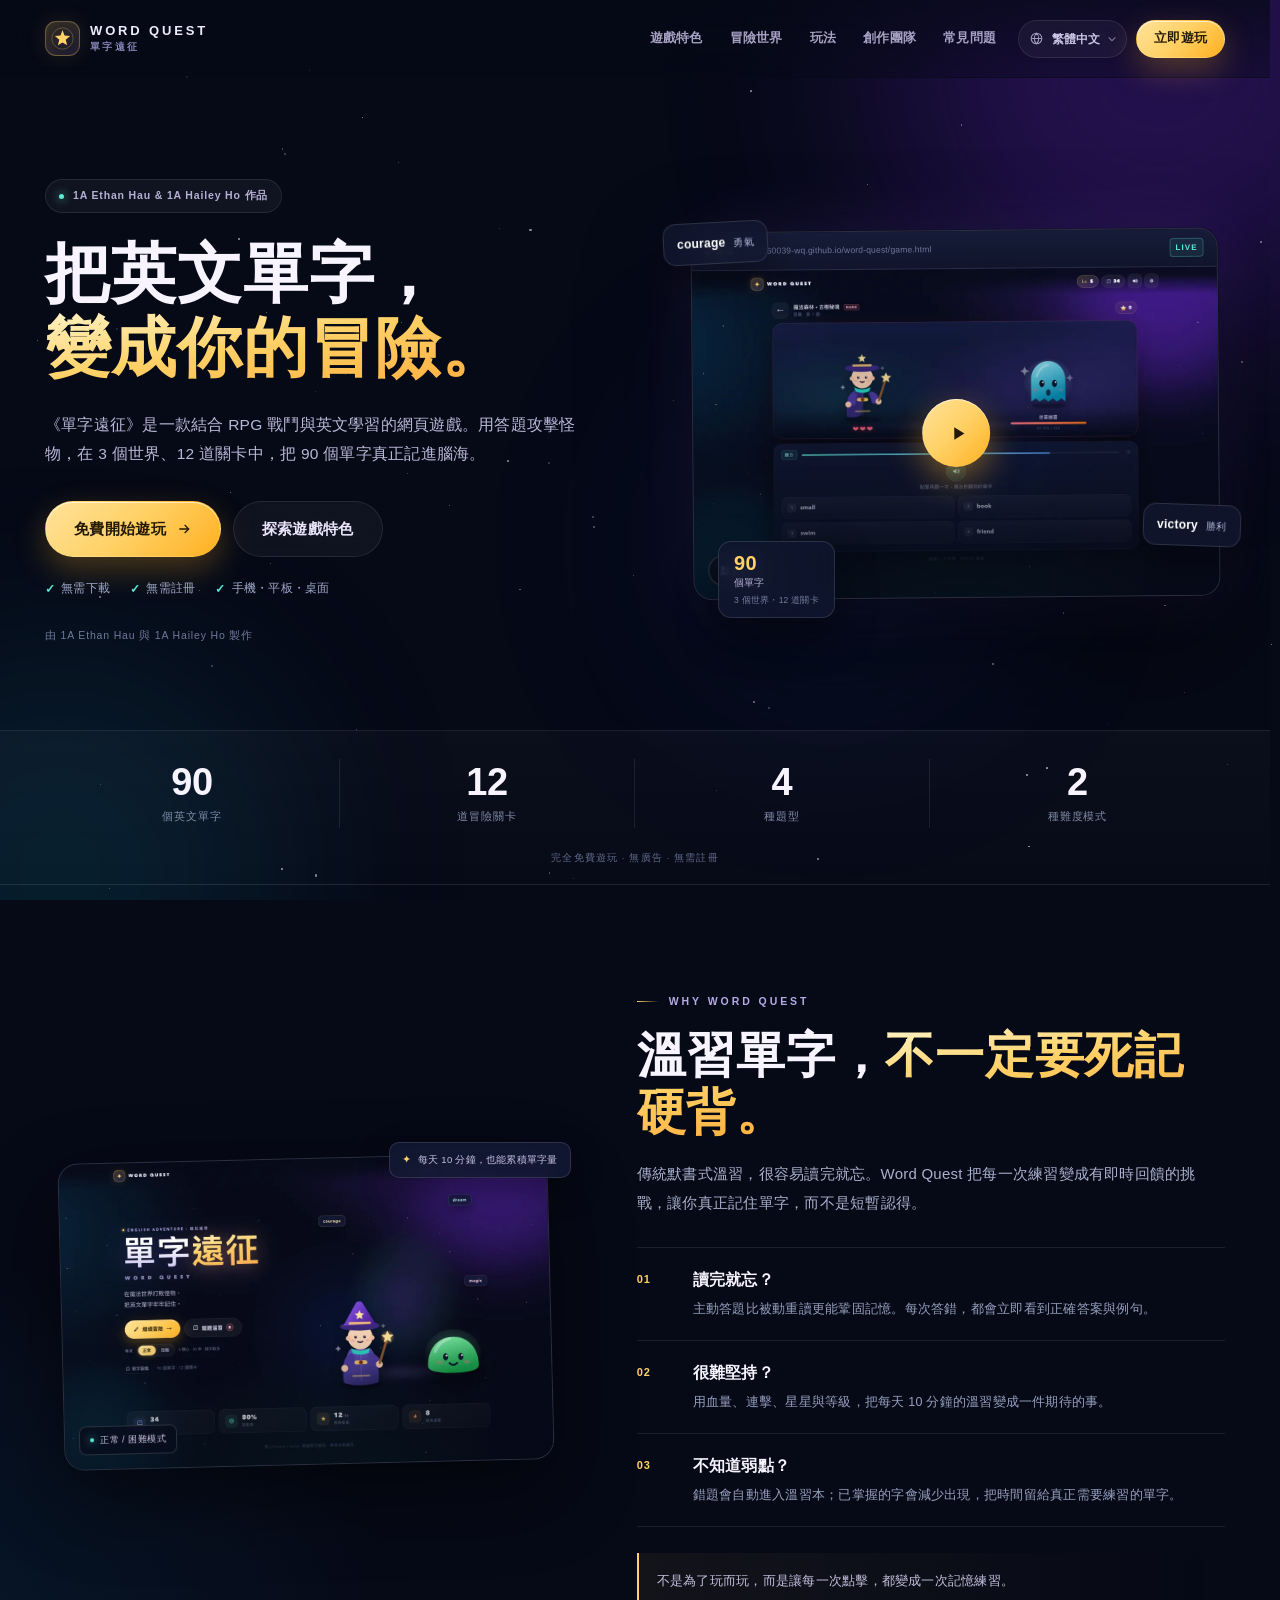
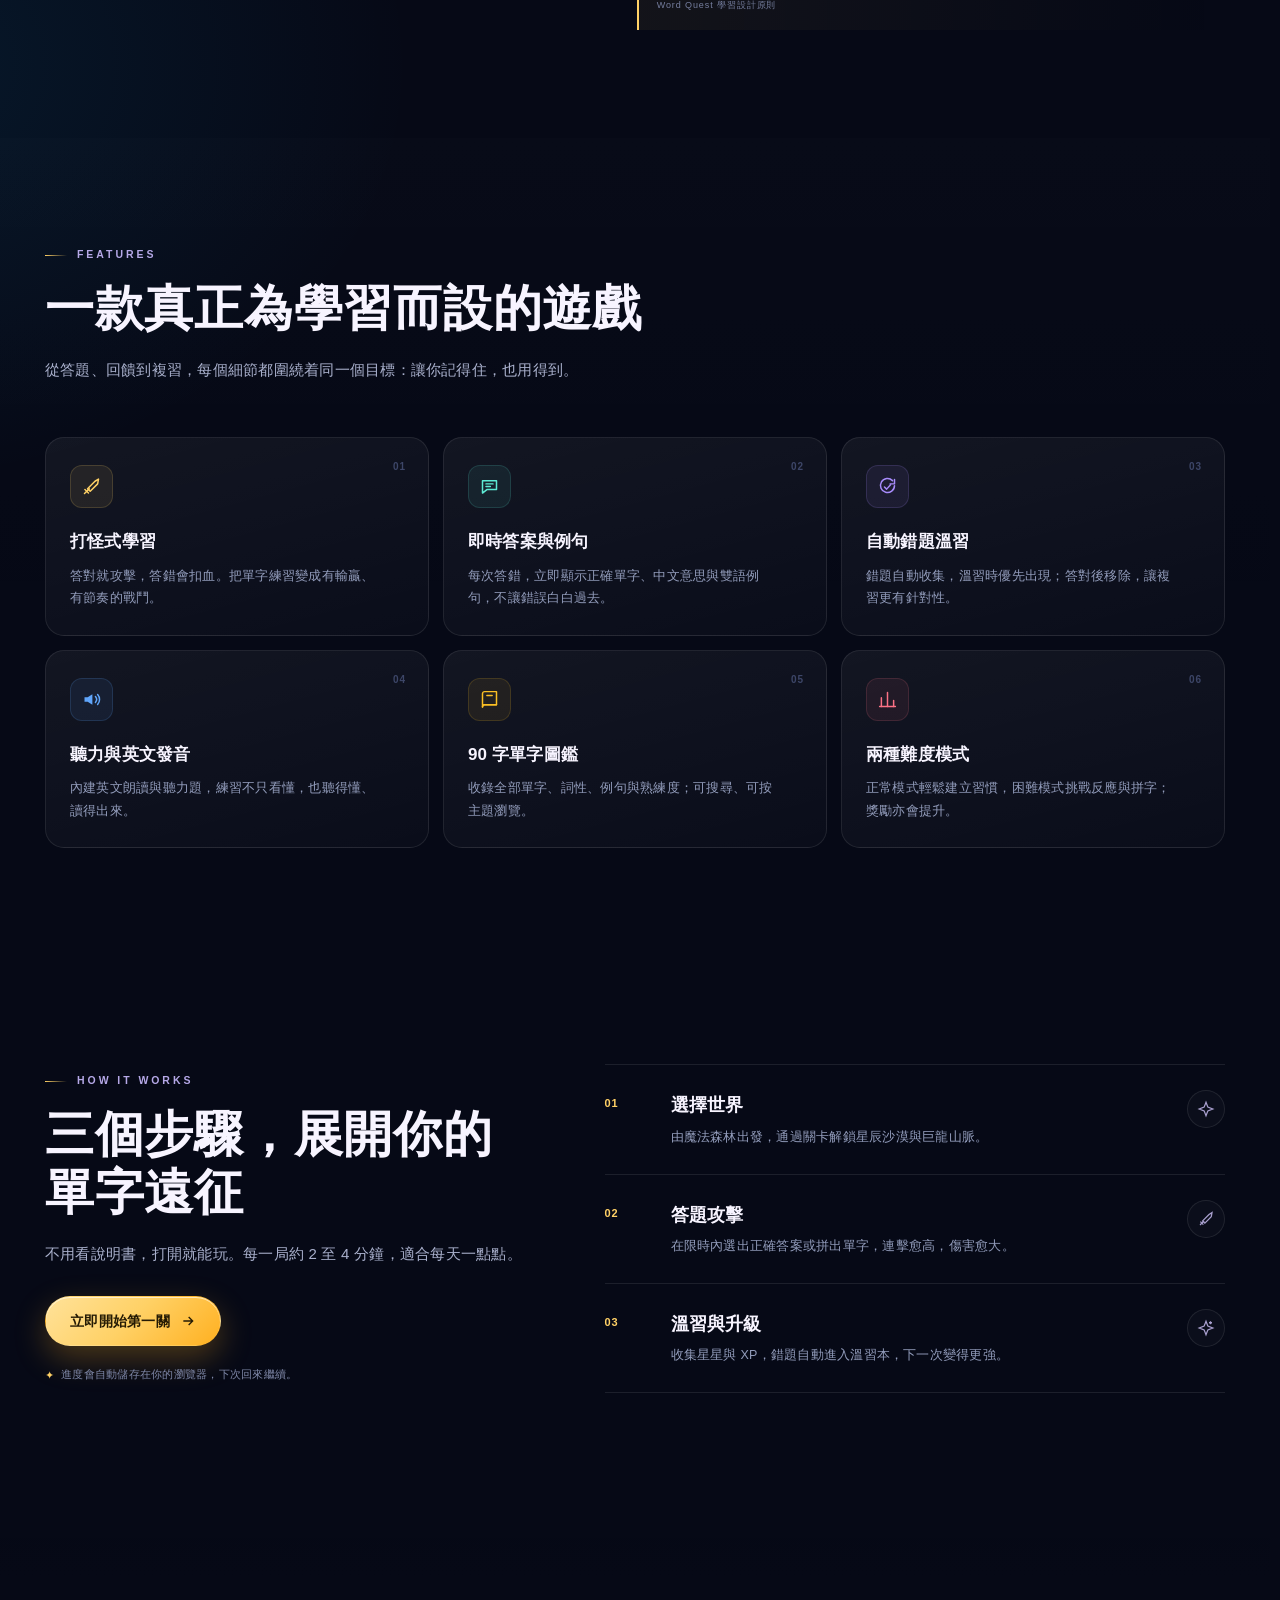
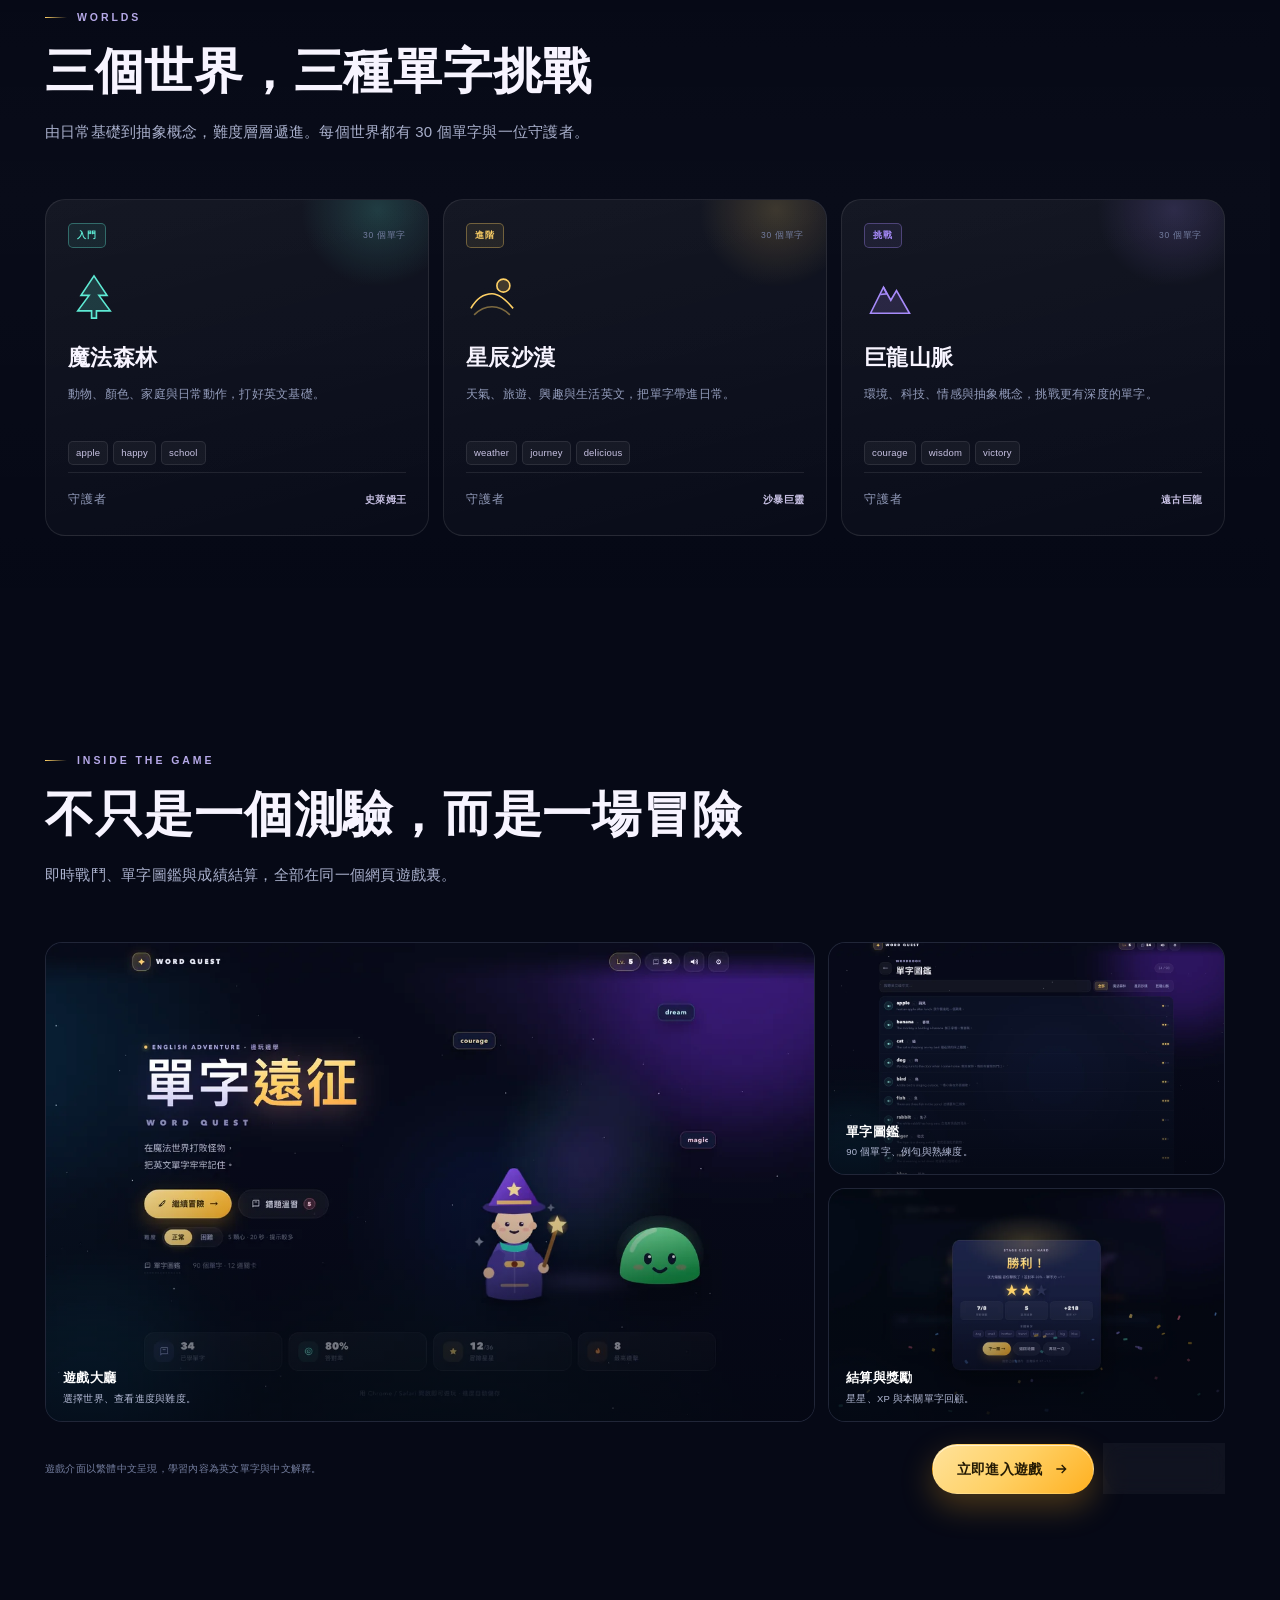
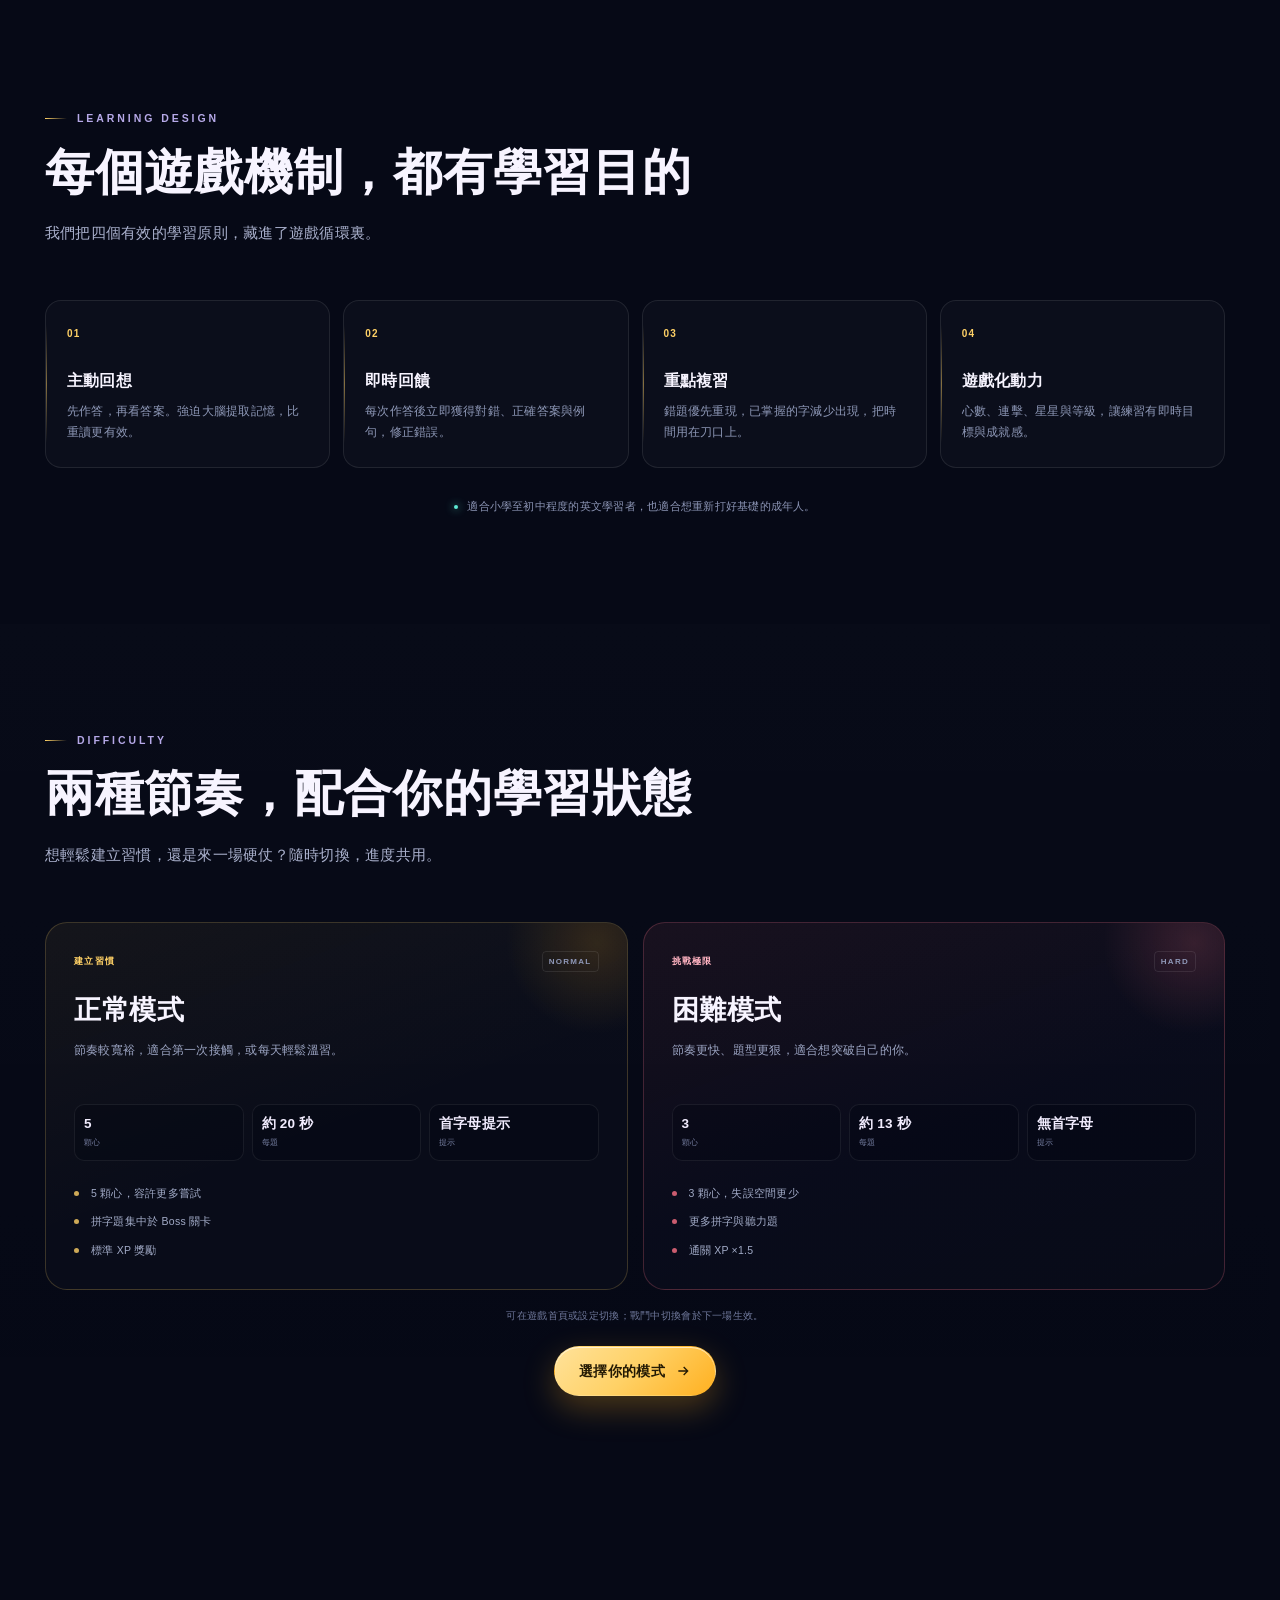
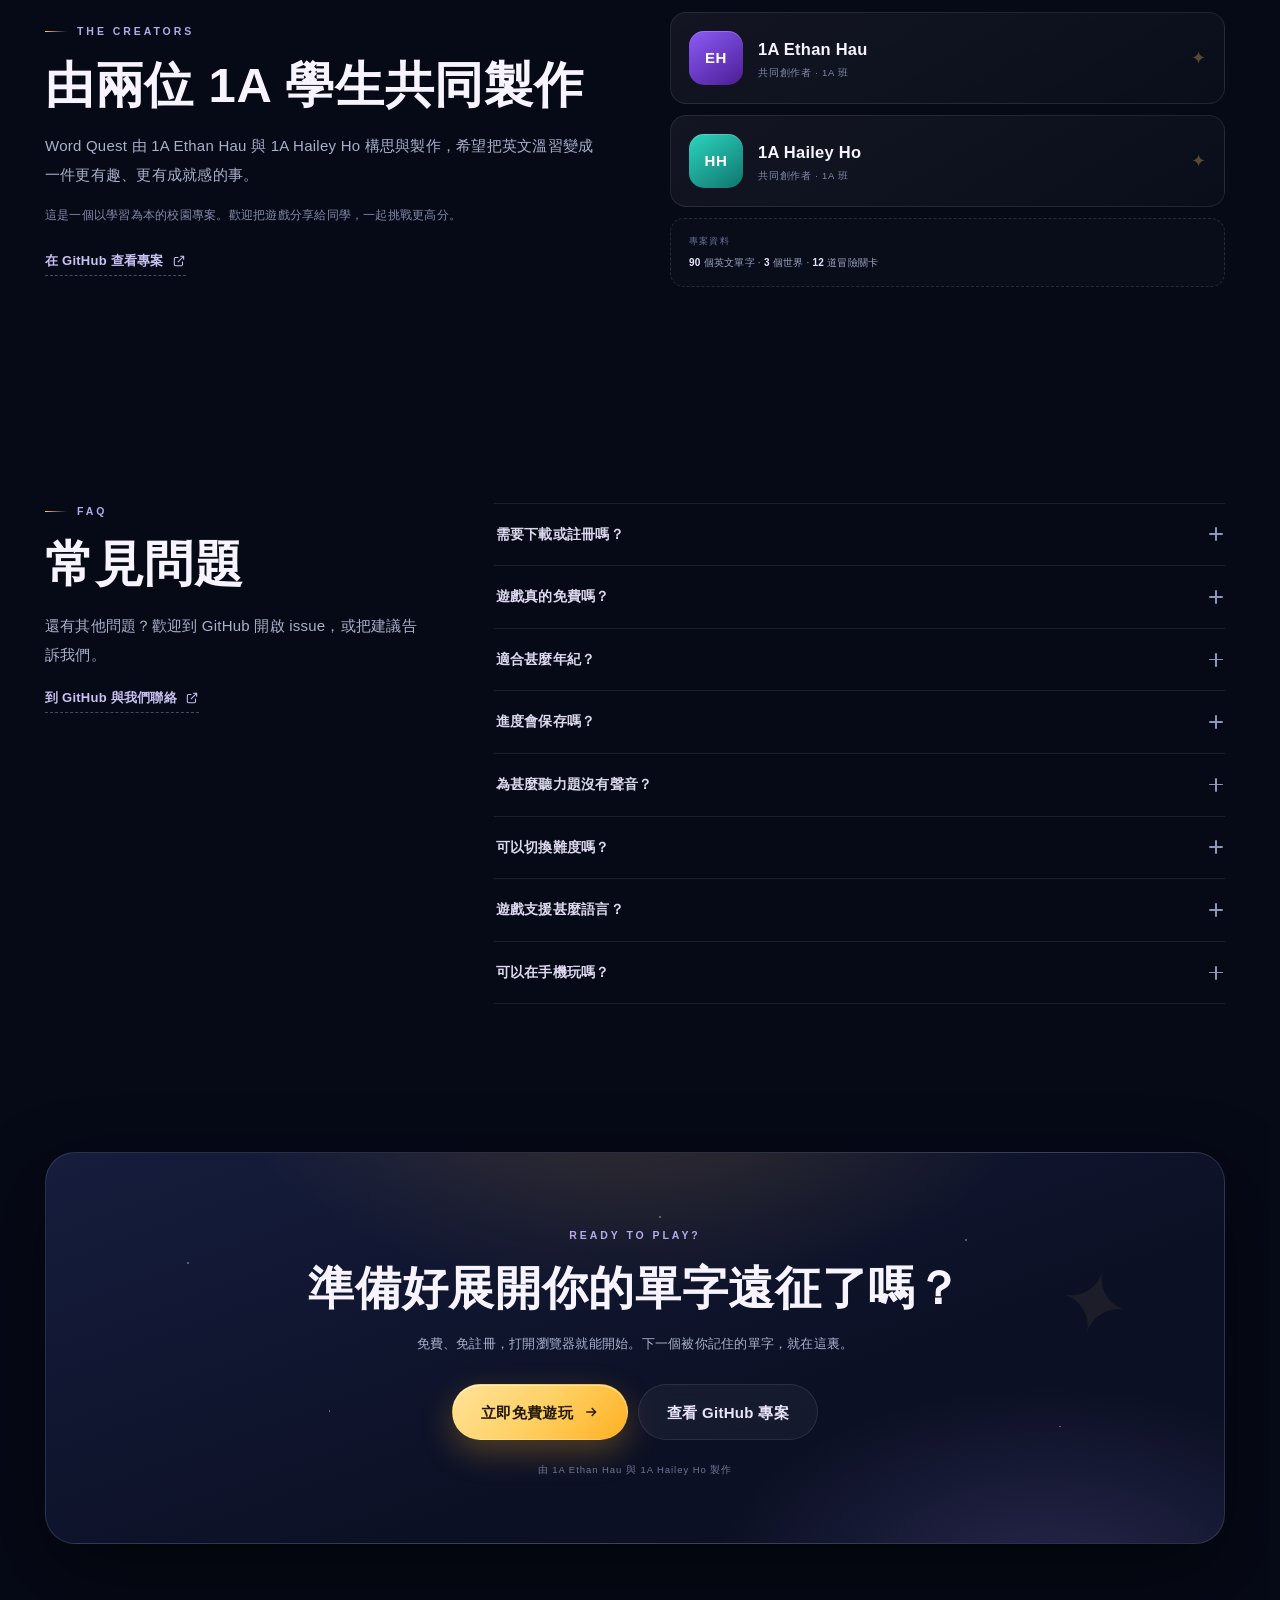
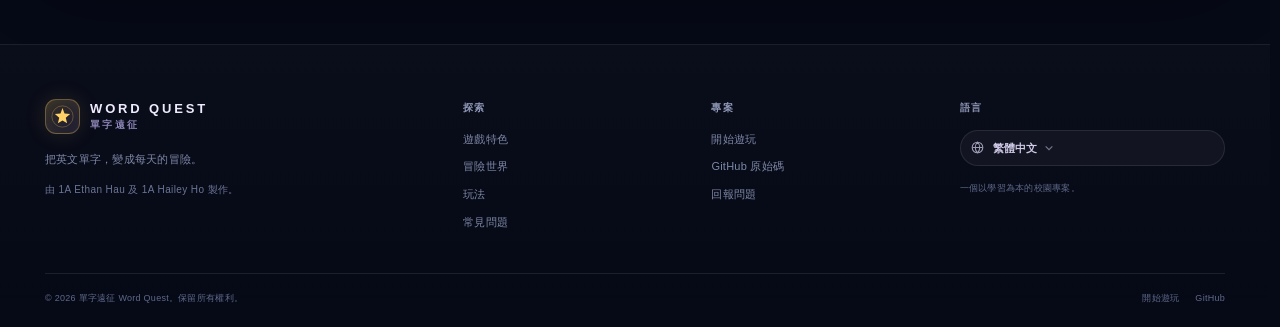
==== commit b5e598f4: "Build trilingual Word Quest commercial website" ====
--- a/index.html
+++ b/index.html
@@ -1,2627 +1,557 @@
 <!DOCTYPE html>
-<html lang="zh-Hant">
+<html lang="zh-Hant" data-lang="zh-Hant">
 <head>
 <meta charset="UTF-8">
-<meta name="viewport" content="width=device-width, initial-scale=1, viewport-fit=cover">
+<meta name="viewport" content="width=device-width, initial-scale=1">
+<title data-i18n="meta.title">單字遠征 Word Quest｜把英文單字變成冒險</title>
+<meta name="description" content="單字遠征 Word Quest：結合 RPG 戰鬥與英文學習的免費網頁遊戲。90 個單字、3 個世界、12 道關卡，支援正常與困難模式。立即免費遊玩。" data-i18n-content="meta.desc">
+<meta name="author" content="1A Ethan Hau, 1A Hailey Ho">
 <meta name="theme-color" content="#070a18">
-<title>單字遠征 Word Quest — 打怪學英文</title>
-<link rel="icon" href="data:image/svg+xml,%3Csvg xmlns='http://www.w3.org/2000/svg' viewBox='0 0 100 100'%3E%3Ctext y='.9em' font-size='90'%3E%E2%9C%A6%3C/text%3E%3C/svg%3E">
-<style>
-/* ============ BASE ============ */
-*,*::before,*::after{box-sizing:border-box}
-:root{
-  --bg:#070a18;
-  --panel:rgba(17,23,48,.82);
-  --panel-solid:#111730;
-  --line:rgba(255,255,255,.09);
-  --line-strong:rgba(255,255,255,.16);
-  --ink:#f6f3ff;
-  --muted:#9aa3c7;
-  --dim:#6f789c;
-  --gold:#ffd166;
-  --gold-deep:#ffb020;
-  --mint:#5eead4;
-  --green:#4ade80;
-  --red:#fb7185;
-  --violet:#a78bfa;
-  --blue:#60a5fa;
-  --shadow:0 24px 70px rgba(0,0,0,.5);
-  --font:"Avenir Next","Segoe UI","PingFang TC","Hiragino Sans CNS","Microsoft JhengHei",sans-serif;
+<link rel="canonical" href="https://s20260039-wq.github.io/word-quest/">
+<link rel="icon" href="assets/favicon.svg" type="image/svg+xml">
+<meta property="og:type" content="website">
+<meta property="og:url" content="https://s20260039-wq.github.io/word-quest/">
+<meta property="og:title" content="單字遠征 Word Quest｜把英文單字變成冒險" data-i18n-content="meta.ogTitle">
+<meta property="og:description" content="90 個單字、3 個世界、12 道關卡。用答題打怪，讓英文單字真正記進腦海。" data-i18n-content="meta.ogDesc">
+<meta property="og:image" content="https://s20260039-wq.github.io/word-quest/assets/og-cover.jpg">
+<meta property="og:locale" content="zh_TW" data-i18n-content="meta.ogLocale">
+<meta name="twitter:card" content="summary_large_image">
+<meta name="twitter:title" content="單字遠征 Word Quest" data-i18n-content="meta.ogTitle">
+<meta name="twitter:description" content="把英文單字變成冒險。免費遊玩，無需下載。" data-i18n-content="meta.ogDesc">
+<meta name="twitter:image" content="https://s20260039-wq.github.io/word-quest/assets/og-cover.jpg">
+<link rel="stylesheet" href="assets/site.css">
+<script>
+  document.documentElement.classList.add('js');
+  window.addEventListener('load', function () {
+    setTimeout(function () {
+      if (!document.querySelector('[data-reveal].in')) document.documentElement.classList.remove('js');
+    }, 2500);
+  });
+</script>
+<script type="application/ld+json">
+{
+  "@context": "https://schema.org",
+  "@type": "VideoGame",
+  "name": "單字遠征 Word Quest",
+  "url": "https://s20260039-wq.github.io/word-quest/",
+  "description": "一款結合 RPG 戰鬥與英文單字學習的免費網頁遊戲，收錄 90 個單字、3 個世界與 12 道關卡。",
+  "genre": ["Educational", "Language learning", "Role-playing game"],
+  "gamePlatform": "Web browser",
+  "applicationCategory": "EducationalApplication",
+  "operatingSystem": "Any",
+  "inLanguage": ["zh-Hant", "en"],
+  "isAccessibleForFree": true,
+  "author": [
+    { "@type": "Person", "name": "1A Ethan Hau" },
+    { "@type": "Person", "name": "1A Hailey Ho" }
+  ],
+  "offers": { "@type": "Offer", "price": "0", "priceCurrency": "HKD", "availability": "https://schema.org/InStock" },
+  "image": "https://s20260039-wq.github.io/word-quest/assets/og-cover.jpg"
 }
-html{scroll-behavior:smooth}
-html,body{min-height:100%}
-body{
-  margin:0;color:var(--ink);font-family:var(--font);
-  background:
-    radial-gradient(1100px 760px at 88% -12%,rgba(124,58,237,.32),transparent 62%),
-    radial-gradient(900px 680px at -8% 22%,rgba(14,165,233,.17),transparent 60%),
-    radial-gradient(1000px 800px at 52% 118%,rgba(16,185,129,.13),transparent 62%),
-    var(--bg);
-  display:flex;flex-direction:column;min-height:100svh;
-  overflow-x:hidden;
-  -webkit-font-smoothing:antialiased;
-}
-button{font-family:inherit;color:inherit}
-button,input{font-family:inherit}
-button{cursor:pointer}
-::selection{background:rgba(255,209,102,.3)}
-::-webkit-scrollbar{width:10px;height:10px}
-::-webkit-scrollbar-thumb{background:rgba(255,255,255,.12);border-radius:99px}
-::-webkit-scrollbar-track{background:transparent}
-:focus-visible{outline:2px solid var(--gold);outline-offset:3px}
-.hidden{display:none !important}
-
-/* ============ BACKGROUND ============ */
-.bg{position:fixed;inset:0;z-index:0;pointer-events:none;overflow:hidden}
-.stars{position:absolute;inset:0}
-.stars i{position:absolute;display:block;border-radius:50%;background:#fff;opacity:.55;animation:twinkle var(--dur,4s) ease-in-out infinite;animation-delay:var(--delay,0s)}
-.orb{position:absolute;border-radius:50%;filter:blur(90px);opacity:.45;animation:orbDrift 18s ease-in-out infinite alternate}
-.orb-1{width:520px;height:520px;background:#5b21b6;top:-180px;right:-120px}
-.orb-2{width:420px;height:420px;background:#0e7490;bottom:-150px;left:-140px;animation-delay:-6s;opacity:.3}
-.orb-3{width:300px;height:300px;background:#1d4ed8;top:38%;left:45%;opacity:.16;animation-delay:-11s}
-@keyframes twinkle{0%,100%{opacity:.15;transform:scale(.8)}50%{opacity:.85;transform:scale(1.15)}}
-@keyframes orbDrift{from{transform:translate3d(0,0,0) scale(1)}to{transform:translate3d(40px,30px,0) scale(1.08)}}
-
-/* ============ TOP BAR ============ */
-.topbar{
-  position:sticky;top:0;z-index:50;flex:none;
-  display:flex;align-items:center;justify-content:space-between;gap:16px;
-  height:74px;padding:0 max(22px,calc((100vw - 1120px)/2));
-  background:linear-gradient(180deg,rgba(7,10,24,.92) 30%,rgba(7,10,24,0));
-  backdrop-filter:blur(14px);-webkit-backdrop-filter:blur(14px);
-}
-.brand{display:flex;align-items:center;gap:10px;background:none;border:0;padding:6px 2px;border-radius:12px}
-.brand-mark{
-  display:grid;place-items:center;width:34px;height:34px;border-radius:11px;
-  background:linear-gradient(145deg,rgba(255,209,102,.22),rgba(167,139,250,.16));
-  border:1px solid rgba(255,209,102,.4);color:var(--gold);font-size:17px;
-  box-shadow:0 0 22px rgba(255,209,102,.18),inset 0 0 14px rgba(255,209,102,.08);
-}
-.brand-text{font-weight:800;letter-spacing:.24em;font-size:13px;color:#e8e4ff}
-.top-right{display:flex;align-items:center;gap:8px}
-.chip{
-  display:inline-flex;align-items:center;gap:6px;height:34px;padding:0 13px;border-radius:99px;
-  background:rgba(255,255,255,.05);border:1px solid var(--line);font-size:13px;color:var(--muted);
-  font-variant-numeric:tabular-nums;white-space:nowrap;
-}
-.chip b{color:var(--ink);font-weight:800}
-.chip.lvl{background:linear-gradient(135deg,rgba(255,209,102,.16),rgba(167,139,250,.12));border-color:rgba(255,209,102,.35);color:var(--gold)}
-.chip.lvl b{color:#fff}
-.chip.gold{color:var(--gold);border-color:rgba(255,209,102,.28);background:rgba(255,209,102,.08)}
-.icon-btn{
-  width:38px;height:38px;border-radius:12px;border:1px solid var(--line);
-  background:rgba(255,255,255,.05);color:var(--ink);font-size:16px;
-  display:grid;place-items:center;transition:.18s;
-}
-.icon-btn:hover{background:rgba(255,255,255,.1);border-color:var(--line-strong);transform:translateY(-1px)}
-.icon-btn svg{width:18px;height:18px;display:block}
-.icon-btn.muted{opacity:.5}
-
-/* ============ SHELL / VIEWS ============ */
-.shell{position:relative;z-index:1;width:min(1120px,100%);margin:0 auto;padding:0 24px 56px;flex:1;display:flex;flex-direction:column}
-.view{display:none}
-.view.active{display:block;animation:viewIn .38s cubic-bezier(.2,.7,.3,1) both}
-@keyframes viewIn{from{opacity:0;transform:translateY(10px)}to{opacity:1;transform:none}}
-
-.eyebrow{
-  margin:0 0 14px;font-size:11px;letter-spacing:.26em;font-weight:700;color:#b6a9e8;
-  display:flex;align-items:center;gap:9px;text-transform:uppercase;
-}
-.eyebrow .dot{width:6px;height:6px;border-radius:50%;background:var(--gold);box-shadow:0 0 10px var(--gold);animation:pulseDot 2.4s infinite}
-@keyframes pulseDot{0%,100%{opacity:1;transform:scale(1)}50%{opacity:.4;transform:scale(.7)}}
-
-/* ============ HOME ============ */
-.home{
-  display:grid;grid-template-columns:minmax(0,1.04fr) minmax(0,.96fr);align-items:center;gap:24px;
-  min-height:calc(100svh - 250px);padding:20px 0 8px;
-}
-.home-copy{position:relative;z-index:2}
-.title{
-  margin:0;font-size:clamp(58px,8.2vw,98px);line-height:.98;font-weight:900;letter-spacing:.03em;
-  background:linear-gradient(180deg,#fff 24%,#c9c2f0 100%);
-  -webkit-background-clip:text;background-clip:text;color:transparent;
-  filter:drop-shadow(0 10px 36px rgba(139,92,246,.3));
-}
-.title-gold{
-  background:linear-gradient(170deg,#fff2c4 5%,#ffd166 42%,#ff9d3c 100%);
-  -webkit-background-clip:text;background-clip:text;color:transparent;
-  filter:drop-shadow(0 6px 26px rgba(255,176,32,.32));
-}
-.title-en{
-  margin:14px 0 0;font-size:clamp(12px,1.5vw,15px);letter-spacing:.62em;font-weight:800;
-  color:#8d86b8;padding-left:4px;
-}
-.tagline{margin:22px 0 0;font-size:clamp(15px,1.6vw,17px);line-height:1.85;color:#c3bede}
-.home-actions{display:flex;flex-wrap:wrap;gap:12px;margin-top:30px}
-.btn{
-  display:inline-flex;align-items:center;justify-content:center;gap:10px;
-  border:1px solid transparent;border-radius:99px;padding:0 24px;height:54px;
-  font-size:15px;font-weight:800;letter-spacing:.02em;transition:transform .18s,box-shadow .18s,background .18s,border-color .18s;
-  white-space:nowrap;
-}
-.btn:hover{transform:translateY(-2px)}
-.btn:active{transform:translateY(0) scale(.985)}
-.btn-primary{
-  background:linear-gradient(135deg,#ffe29a 0%,#ffd166 45%,#ffb020 100%);
-  color:#241a04;box-shadow:0 12px 34px rgba(255,176,32,.32),inset 0 1px 0 rgba(255,255,255,.6);
-}
-.btn-primary:hover{box-shadow:0 16px 44px rgba(255,176,32,.42),inset 0 1px 0 rgba(255,255,255,.7)}
-.btn-primary .arrow{transition:transform .18s}
-.btn-primary:hover .arrow{transform:translateX(3px)}
-.btn-ghost{
-  background:rgba(255,255,255,.05);border-color:var(--line);color:#e9e5ff;
-  backdrop-filter:blur(10px);
-}
-.btn-ghost:hover{background:rgba(255,255,255,.09);border-color:rgba(255,255,255,.22)}
-.btn .btn-ico{font-size:16px;line-height:1;display:grid;place-items:center}
-.btn svg{display:block}
-.chip svg{width:13px;height:13px;flex:none}
-.badge{
-  display:inline-grid;place-items:center;min-width:22px;height:22px;padding:0 6px;border-radius:99px;
-  background:rgba(251,113,133,.18);border:1px solid rgba(251,113,133,.42);color:#ffc3ce;font-size:11px;font-weight:800;
-}
-.badge.zero{opacity:.42;border-color:var(--line);background:rgba(255,255,255,.05);color:var(--muted)}
-.difficulty{display:flex;align-items:center;gap:10px;flex-wrap:wrap;margin-top:17px}
-.diff-label{font-size:10.5px;letter-spacing:.16em;color:#8e97bc;font-weight:800}
-.segmented{display:inline-flex;align-items:center;gap:2px;padding:3px;border-radius:99px;background:rgba(255,255,255,.045);border:1px solid var(--line)}
-.seg-btn{border:0;background:transparent;color:var(--muted);font-size:12px;font-weight:800;padding:6px 14px;border-radius:99px;transition:.18s;white-space:nowrap}
-.seg-btn:hover{color:#fff}
-.seg-btn.active{background:linear-gradient(135deg,#ffe29a,#ffd166);color:#241a04;box-shadow:0 4px 16px rgba(255,176,32,.22)}
-.seg-btn[data-diff="hard"].active{background:linear-gradient(135deg,#fb7185,#f97316);color:#2a0903;box-shadow:0 4px 16px rgba(251,113,133,.28)}
-.diff-note{font-size:11px;color:#8b94b9;letter-spacing:.02em}
-.difficulty.hard .diff-note{color:#e7a6b5}
-.segmented.small .seg-btn{padding:5px 10px;font-size:11px}
-@media (max-width:900px){.difficulty{justify-content:center}}
-@media (max-width:620px){.difficulty{gap:7px;margin-top:13px}.diff-note{width:100%;text-align:center;font-size:10.5px}}
-.home-mini{display:flex;align-items:center;gap:10px;margin-top:22px;font-size:12.5px;color:var(--dim)}
-.mini-link{display:inline-flex;align-items:center;gap:5px;background:none;border:0;color:#b9b2dd;font-size:12.5px;padding:4px 0;border-bottom:1px dashed rgba(255,255,255,.18)}
-.mini-link:hover{color:var(--gold);border-color:rgba(255,209,102,.5)}
-.mini-dot{opacity:.4}
-
-.home-art{position:relative;min-height:430px;align-self:stretch}
-.art-glow{
-  position:absolute;inset:8% 4% 6% 8%;border-radius:50%;
-  background:radial-gradient(closest-side,rgba(139,92,246,.28),rgba(94,234,212,.08) 55%,transparent 72%);
-  filter:blur(24px);animation:glowPulse 6s ease-in-out infinite;
-}
-@keyframes glowPulse{0%,100%{transform:scale(1);opacity:.8}50%{transform:scale(1.08);opacity:1}}
-.art-ground{
-  position:absolute;left:6%;right:6%;bottom:8%;height:60px;border-radius:50%;
-  background:radial-gradient(closest-side,rgba(167,139,250,.22),transparent 75%);filter:blur(10px);
-}
-.home-hero{position:absolute;left:3%;bottom:5%;width:min(220px,48%);z-index:3;animation:bob 4.6s ease-in-out infinite}
-.home-monster{position:absolute;right:1%;bottom:9%;width:min(200px,44%);z-index:2;animation:floaty 5.4s ease-in-out infinite}
-.home-hero svg,.home-monster svg{width:100%;height:auto;display:block;filter:drop-shadow(0 24px 30px rgba(0,0,0,.45))}
-.float-word{
-  position:absolute;z-index:4;padding:7px 13px;border-radius:11px;font-size:12px;font-weight:700;letter-spacing:.06em;
-  background:rgba(20,27,56,.75);border:1px solid rgba(255,255,255,.12);color:#d7d1ff;
-  box-shadow:0 12px 30px rgba(0,0,0,.35);backdrop-filter:blur(8px);animation:floaty 5s ease-in-out infinite;
-}
-.fw-1{top:12%;left:2%;color:#ffe6a8;border-color:rgba(255,209,102,.3);transform:rotate(-4deg)}
-.fw-2{top:5%;right:8%;color:#b7f5e8;border-color:rgba(94,234,212,.28);animation-delay:-1.5s;transform:rotate(3deg)}
-.fw-3{top:44%;right:0;color:#ffc8d6;border-color:rgba(251,113,133,.28);animation-delay:-2.6s;transform:rotate(-3deg)}
-@keyframes bob{0%,100%{transform:translateY(0) rotate(-.4deg)}50%{transform:translateY(-10px) rotate(.6deg)}}
-@keyframes floaty{0%,100%{transform:translateY(0)}50%{transform:translateY(-13px)}}
-
-.stat-row{display:grid;grid-template-columns:repeat(4,1fr);gap:12px;margin-top:8px}
-.stat-card{
-  display:flex;align-items:center;gap:12px;padding:15px 17px;border-radius:18px;
-  background:linear-gradient(160deg,rgba(255,255,255,.055),rgba(255,255,255,.018));
-  border:1px solid var(--line);backdrop-filter:blur(8px);
-}
-.stat-ico{width:38px;height:38px;border-radius:12px;display:grid;place-items:center;background:rgba(255,255,255,.06);font-size:17px;flex:none}
-.stat-ico svg{width:19px;height:19px;display:block}
-.stat-card:nth-child(1) .stat-ico{color:#a5b4fc;background:rgba(129,140,248,.13)}
-.stat-card:nth-child(2) .stat-ico{color:#5eead4;background:rgba(94,234,212,.1)}
-.stat-card:nth-child(3) .stat-ico{color:#ffd166;background:rgba(255,209,102,.11)}
-.stat-card:nth-child(4) .stat-ico{color:#fb923c;background:rgba(251,146,60,.11)}
-.stat-card div{display:flex;flex-direction:column;gap:2px;min-width:0}
-.stat-card b{font-size:19px;font-weight:800;font-variant-numeric:tabular-nums;line-height:1.15}
-.stat-card b small{font-size:11px;color:var(--dim);font-weight:600}
-.stat-card span{font-size:11px;color:var(--dim);letter-spacing:.05em}
-
-.home-foot{margin:34px 0 0;text-align:center;font-size:11px;color:#565f82;letter-spacing:.08em}
-
-/* ============ PAGE HEAD (map / book) ============ */
-.page-head{display:flex;align-items:center;gap:16px;margin:14px 0 10px}
-.back-btn{
-  flex:none;width:44px;height:44px;border-radius:14px;border:1px solid var(--line);
-  background:rgba(255,255,255,.05);color:#e8e4ff;font-size:18px;display:grid;place-items:center;transition:.18s;
-}
-.back-btn:hover{background:rgba(255,255,255,.1);transform:translateX(-2px)}
-.page-title{flex:1;min-width:0}
-.page-title .eyebrow{margin:0 0 4px}
-.page-title h2{margin:0;font-size:clamp(24px,3vw,32px);letter-spacing:.02em;font-weight:900}
-.page-sub{margin:4px 0 22px 60px;font-size:13px;color:var(--dim);line-height:1.7}
-.map-diff{color:#ffb3c1;font-weight:700}
-.page-head .chip{flex:none}
-
-/* ============ MAP ============ */
-.world-list{display:flex;flex-direction:column;gap:16px}
-.world{
-  position:relative;border-radius:24px;border:1px solid var(--line);
-  background:linear-gradient(120deg,var(--wbg1,rgba(74,222,128,.1)),rgba(255,255,255,.015) 55%),var(--panel);
-  padding:18px 22px 19px;overflow:hidden;box-shadow:0 16px 50px rgba(0,0,0,.25);
-}
-.world::before{
-  content:"";position:absolute;inset:auto -60px -90px auto;width:280px;height:280px;border-radius:50%;
-  background:radial-gradient(closest-side,var(--wglow,rgba(74,222,128,.16)),transparent 70%);
-  pointer-events:none;
-}
-.world-head{display:flex;align-items:flex-start;gap:13px;position:relative;z-index:1}
-.world-crest{
-  flex:none;width:46px;height:46px;border-radius:14px;display:grid;place-items:center;font-size:21px;
-  background:rgba(255,255,255,.06);border:1px solid var(--line);
-}
-.world-info{flex:1;min-width:0}
-.world-name{display:flex;align-items:baseline;gap:10px;flex-wrap:wrap}
-.world-name h3{margin:0;font-size:18px;letter-spacing:.04em}
-.world-name span{font-size:10px;letter-spacing:.22em;color:var(--dim);font-weight:700}
-.world-desc{margin:4px 0 0;font-size:12.5px;color:#929bc0;line-height:1.6}
-.world-stars{flex:none;font-size:12px;color:var(--gold);background:rgba(255,209,102,.08);border:1px solid rgba(255,209,102,.2);padding:5px 10px;border-radius:99px;font-variant-numeric:tabular-nums}
-.stages{
-  position:relative;display:grid;grid-template-columns:repeat(4,1fr);gap:8px;margin-top:18px;z-index:1;
-}
-.stages::before{
-  content:"";position:absolute;left:10%;right:10%;top:34px;height:2px;
-  background:linear-gradient(90deg,transparent,rgba(255,255,255,.12) 15%,rgba(255,255,255,.12) 85%,transparent);
-}
-.stage{position:relative;display:flex;flex-direction:column;align-items:center;gap:8px;background:none;border:0;padding:0;min-width:0}
-.stage-orb{
-  position:relative;z-index:1;width:70px;height:70px;border-radius:50%;
-  display:grid;place-items:center;font-size:20px;font-weight:900;
-  background:linear-gradient(160deg,#20294f,#141a34);border:2px solid rgba(255,255,255,.14);
-  box-shadow:0 10px 26px rgba(0,0,0,.35);transition:.2s;color:#cfc9ee;
-}
-.stage:hover .stage-orb{transform:translateY(-4px);border-color:rgba(255,209,102,.55)}
-.stage.done .stage-orb{border-color:rgba(255,209,102,.7);background:linear-gradient(160deg,#2c2a4c,#1a1c38);box-shadow:0 0 0 4px rgba(255,209,102,.07),0 10px 26px rgba(0,0,0,.35);color:var(--gold)}
-.stage.boss .stage-orb{border-style:double;border-width:3px;font-size:24px}
-.stage.current .stage-orb{animation:currentPulse 2.4s infinite;border-color:rgba(255,209,102,.9)}
-.stage.locked{cursor:not-allowed}
-.stage.locked .stage-orb{opacity:.38;filter:grayscale(.5);border-color:var(--line)}
-.stage.locked .stage-name,.stage.locked .stage-stars{opacity:.4}
-@keyframes currentPulse{0%,100%{box-shadow:0 0 0 0 rgba(255,209,102,.28),0 10px 26px rgba(0,0,0,.35)}50%{box-shadow:0 0 0 10px rgba(255,209,102,0),0 10px 26px rgba(0,0,0,.35)}}
-.stage-name{font-size:11.5px;color:#c2bcdd;text-align:center;line-height:1.35;font-weight:600;max-width:100%}
-.stage.boss .stage-name{color:var(--gold)}
-.stage-stars{font-size:10px;letter-spacing:2px;color:#343b5c;line-height:1}
-.stage-stars .on{color:var(--gold);text-shadow:0 0 8px rgba(255,209,102,.55)}
-.stage-badge{
-  position:absolute;top:-4px;right:calc(50% - 35px);z-index:2;font-size:10px;padding:2px 6px;border-radius:99px;
-  background:var(--gold);color:#2a1d00;font-weight:900;box-shadow:0 4px 10px rgba(0,0,0,.3);
-}
-
-/* ============ BATTLE ============ */
-#view-battle{max-width:1000px;margin:0 auto;width:100%}
-.battle-top{display:flex;align-items:center;gap:14px;margin:12px 0 4px}
-.battle-meta{flex:1;display:flex;flex-direction:column;gap:2px;min-width:0}
-.battle-meta span:first-child{font-size:14px;font-weight:800;letter-spacing:.02em;white-space:nowrap;overflow:hidden;text-overflow:ellipsis}
-.battle-meta span:last-child{font-size:11px;color:var(--dim);letter-spacing:.08em}
-.diff-tag{display:inline-block;font-style:normal;font-size:9px;line-height:1;letter-spacing:.12em;font-weight:900;padding:3px 6px;border-radius:4px;margin-left:7px;vertical-align:1px;color:#ffb3c1;border:1px solid rgba(251,113,133,.42);background:rgba(251,113,133,.14)}
-.arena{
-  position:relative;height:318px;margin-top:12px;border-radius:28px;overflow:hidden;
-  border:1px solid rgba(255,255,255,.08);
-  background:
-    radial-gradient(620px 240px at 78% 60%,rgba(139,92,246,.24),transparent 70%),
-    radial-gradient(480px 220px at 18% 64%,rgba(45,212,191,.13),transparent 70%),
-    linear-gradient(180deg,#151c3d 0%,#0a0f24 100%);
-  display:grid;grid-template-columns:1fr auto 1fr;align-items:end;
-  padding:40px 28px 16px;
-  box-shadow:inset 0 1px 0 rgba(255,255,255,.06),0 26px 60px rgba(0,0,0,.35);
-}
-.arena::before{
-  content:"";position:absolute;inset:0;pointer-events:none;
-  background-image:radial-gradient(rgba(255,255,255,.5) 1px,transparent 1px);
-  background-size:94px 74px;opacity:.1;mask-image:linear-gradient(180deg,#000,transparent 82%);
-}
-.arena::after{
-  content:"";position:absolute;left:0;right:0;bottom:0;height:74px;pointer-events:none;
-  background:linear-gradient(180deg,transparent,rgba(3,6,16,.6));
-}
-.arena-ground{
-  position:absolute;left:8%;right:8%;bottom:8px;height:44px;border-radius:50%;
-  background:radial-gradient(closest-side,rgba(167,139,250,.18),transparent 72%);filter:blur(6px);pointer-events:none;
-}
-.hero-side,.monster-side{position:relative;z-index:2;display:flex;flex-direction:column;align-items:center;justify-content:flex-end;gap:7px;min-width:0}
-.hero-side{padding-left:2%}
-.monster-side{padding-right:2%}
-.hero-art svg{width:clamp(112px,15vw,178px);height:auto;display:block;filter:drop-shadow(0 18px 22px rgba(0,0,0,.42));animation:bob 4.8s ease-in-out infinite}
-.monster-wrap svg{width:clamp(126px,17vw,198px);height:auto;display:block;filter:drop-shadow(0 18px 24px rgba(0,0,0,.45));animation:floaty 5s ease-in-out infinite}
-.monster-wrap.boss svg{width:clamp(158px,21vw,228px);filter:drop-shadow(0 0 26px rgba(255,176,32,.18)) drop-shadow(0 18px 24px rgba(0,0,0,.45))}
-.hero-art.cast{animation:castPulse .55s cubic-bezier(.2,.8,.3,1)}
-@keyframes castPulse{0%{transform:translateX(0)}35%{transform:translateX(14px) scale(1.03)}100%{transform:translateX(0)}}
-.hero-art.hurt{animation:hurtShake .5s}
-.monster-wrap{position:relative}
-.monster-wrap.boss::before{
-  content:"";position:absolute;inset:-14% -18%;border-radius:50%;z-index:-1;pointer-events:none;
-  background:radial-gradient(closest-side,rgba(255,176,32,.2),transparent 72%);
-}
-.monster-wrap .crown{
-  position:absolute;top:-16px;left:50%;transform:translateX(-50%) rotate(-7deg);font-size:27px;line-height:1;
-  filter:drop-shadow(0 6px 10px rgba(0,0,0,.5));z-index:3;animation:crownFloat 3.2s ease-in-out infinite;
-}
-@keyframes crownFloat{0%,100%{transform:translateX(-50%) translateY(0) rotate(-7deg)}50%{transform:translateX(-50%) translateY(-5px) rotate(-3deg)}}
-.monster-wrap.hit{animation:monsterHit .45s}
-.monster-wrap.attack{animation:monsterLunge .5s}
-.monster-wrap.dying{animation:monsterDie .7s forwards}
-@keyframes monsterHit{0%,100%{transform:translateX(0);filter:brightness(1)}20%{transform:translateX(-9px) rotate(-2deg);filter:brightness(1.9)}45%{transform:translateX(7px) rotate(2deg)}70%{transform:translateX(-3px)}}
-@keyframes monsterLunge{0%,100%{transform:translateX(0)}40%{transform:translateX(-26px) translateY(-4px)}}
-@keyframes hurtShake{0%,100%{transform:translateX(0)}20%{transform:translateX(-7px) rotate(-2deg)}45%{transform:translateX(7px)}70%{transform:translateX(-3px)}}
-@keyframes monsterDie{0%{opacity:1;transform:translateY(0) scale(1);filter:brightness(1.6)}100%{opacity:0;transform:translateY(18px) scale(.82);filter:brightness(2)}}
-.arena.hard{border-color:rgba(251,113,133,.22);box-shadow:inset 0 1px 0 rgba(255,255,255,.06),0 26px 60px rgba(0,0,0,.35),0 0 50px rgba(251,113,133,.06)}
-.arena.hurt{animation:arenaHurt .4s}
-@keyframes arenaHurt{0%,100%{transform:translateX(0)}25%{transform:translateX(-6px)}60%{transform:translateX(4px)}}
-.hearts{display:flex;gap:4px;font-size:17px;line-height:1;filter:drop-shadow(0 2px 4px rgba(0,0,0,.4))}
-.hearts i{font-style:normal;color:#ff5f7a;transition:.25s;text-shadow:0 0 12px rgba(255,95,122,.5)}
-.hearts i.lost{color:#2b3252;text-shadow:none;transform:scale(.86)}
-.hearts i.pop{animation:heartPop .45s}
-@keyframes heartPop{0%{transform:scale(1)}40%{transform:scale(1.5) rotate(-10deg)}100%{transform:scale(.86)}}
-.bubble{
-  position:absolute;top:-14px;left:50%;transform:translate(-50%,6px);z-index:6;
-  padding:6px 11px;border-radius:11px;background:rgba(19,25,52,.92);border:1px solid rgba(255,255,255,.14);
-  font-size:11px;color:#d9d3f5;white-space:nowrap;opacity:0;transition:.25s;pointer-events:none;
-  box-shadow:0 8px 20px rgba(0,0,0,.35);
-}
-.bubble.show{opacity:1;transform:translate(-50%,0)}
-.monster-bubble{color:#ffd7de;border-color:rgba(251,113,133,.28)}
-.monster-info{display:flex;flex-direction:column;align-items:center;gap:4px;width:min(210px,100%)}
-.monster-name{font-size:12px;color:#d6d0f2;font-weight:700;letter-spacing:.06em;white-space:nowrap;overflow:hidden;text-overflow:ellipsis;max-width:100%}
-.hp-track{position:relative;width:100%;height:8px;border-radius:99px;background:rgba(3,6,16,.7);border:1px solid rgba(255,255,255,.1);overflow:hidden}
-.hp-track i{display:block;height:100%;width:100%;border-radius:99px;background:linear-gradient(90deg,#fb7185,#f97316);transition:width .45s cubic-bezier(.2,.8,.3,1);box-shadow:0 0 10px rgba(251,113,133,.5)}
-.hp-text{font-size:9px;color:var(--dim);letter-spacing:.1em;font-variant-numeric:tabular-nums}
-.arena-mid{position:relative;z-index:3;align-self:stretch;display:flex;align-items:center;justify-content:center}
-.combo-pill{
-  transform:translateY(-10px) scale(.8);opacity:0;transition:.25s;
-  padding:7px 12px;border-radius:99px;font-size:11px;font-weight:900;letter-spacing:.08em;
-  background:linear-gradient(135deg,rgba(255,209,102,.95),rgba(255,140,60,.95));color:#2a1a00;
-  box-shadow:0 0 26px rgba(255,176,32,.4);white-space:nowrap;
-}
-.combo-pill.show{opacity:1;transform:translateY(-10px) scale(1)}
-.combo-pill.hot{animation:comboPop .35s}
-@keyframes comboPop{0%{transform:translateY(-10px) scale(1.35)}100%{transform:translateY(-10px) scale(1)}}
-
-.quiz{
-  margin-top:14px;border-radius:24px;border:1px solid var(--line);
-  background:linear-gradient(180deg,rgba(18,25,52,.92),rgba(12,17,36,.92));
-  padding:16px 20px 20px;box-shadow:var(--shadow);backdrop-filter:blur(10px);
-}
-.quiz-head{display:grid;grid-template-columns:auto 1fr auto;align-items:center;gap:12px;margin-bottom:2px}
-.qtype{
-  font-size:10.5px;letter-spacing:.14em;font-weight:800;color:#c9bfff;
-  background:rgba(167,139,250,.13);border:1px solid rgba(167,139,250,.28);padding:5px 9px;border-radius:7px;
-}
-.qtype.listening{color:#99f6e4;background:rgba(94,234,212,.1);border-color:rgba(94,234,212,.28)}
-.qtype.spelling{color:#fde68a;background:rgba(255,209,102,.1);border-color:rgba(255,209,102,.28)}
-.timer-track{height:4px;border-radius:99px;background:rgba(255,255,255,.07);overflow:hidden}
-.timer-track i{display:block;height:100%;width:100%;background:linear-gradient(90deg,#5eead4,#60a5fa);border-radius:99px;transition:background .3s}
-.timer-num{font-size:11px;color:var(--dim);font-variant-numeric:tabular-nums;min-width:18px;text-align:right}
-.quiz.urgent .timer-track i{background:linear-gradient(90deg,#fb7185,#f97316)}
-.quiz.urgent .timer-num{color:var(--red);font-weight:800}
-.prompt{min-height:78px;display:flex;align-items:center;justify-content:center;text-align:center;padding:6px 0 14px}
-.prompt-inner{display:flex;align-items:center;justify-content:center;gap:12px;flex-wrap:wrap;line-height:1.35}
-.q-zh{font-size:clamp(21px,3.2vw,28px);font-weight:800;letter-spacing:.02em}
-.q-en{font-size:clamp(28px,4.8vw,40px);font-weight:800;letter-spacing:.03em;background:linear-gradient(180deg,#fff,#cfc9ff);-webkit-background-clip:text;background-clip:text;color:transparent}
-.q-small{font-size:13px;color:var(--dim);font-weight:500;letter-spacing:.02em}
-.quote-mark{color:var(--gold);opacity:.85;font-weight:800;padding:0 2px}
-.speak-big{
-  width:54px;height:54px;border-radius:50%;border:1px solid rgba(94,234,212,.35);
-  background:radial-gradient(circle at 35% 30%,rgba(94,234,212,.25),rgba(94,234,212,.06));
-  color:#a7f3e8;font-size:21px;display:grid;place-items:center;transition:.2s;flex:none;
-}
-.speak-big:hover{transform:scale(1.06);border-color:rgba(94,234,212,.7);box-shadow:0 0 26px rgba(94,234,212,.2)}
-.speak-big svg{width:22px;height:22px;display:block}
-.speak-mini svg{width:15px;height:15px;display:block}
-.speak-big.playing{animation:speakPulse 1s infinite}
-@keyframes speakPulse{0%,100%{box-shadow:0 0 0 0 rgba(94,234,212,.25)}50%{box-shadow:0 0 0 12px rgba(94,234,212,0)}}
-
-.options{display:grid;grid-template-columns:1fr 1fr;gap:10px}
-.option{
-  display:flex;align-items:center;gap:11px;min-height:60px;padding:11px 15px;border-radius:15px;
-  border:1px solid var(--line);background:linear-gradient(180deg,rgba(255,255,255,.055),rgba(255,255,255,.02));
-  color:var(--ink);font-size:16px;font-weight:650;text-align:left;transition:transform .15s,border-color .15s,background .15s,box-shadow .15s;
-  min-width:0;
-}
-.option .key{
-  flex:none;width:24px;height:24px;border-radius:7px;display:grid;place-items:center;
-  background:rgba(255,255,255,.07);border:1px solid rgba(255,255,255,.06);font-size:11px;color:var(--dim);font-weight:700;
-}
-.option .opt-text{min-width:0;overflow-wrap:anywhere;line-height:1.3}
-.option:hover:not(:disabled){border-color:rgba(255,209,102,.55);background:rgba(255,209,102,.06);transform:translateY(-2px);box-shadow:0 8px 22px rgba(0,0,0,.25)}
-.option:disabled{cursor:default}
-.option.correct{background:rgba(74,222,128,.16);border-color:rgba(74,222,128,.85);box-shadow:0 0 0 1px rgba(74,222,128,.4) inset,0 8px 26px rgba(74,222,128,.18)}
-.option.correct .key{background:rgba(74,222,128,.3);color:#052e16;border-color:transparent}
-.option.wrong{background:rgba(251,113,133,.16);border-color:rgba(251,113,133,.8);box-shadow:0 0 0 1px rgba(251,113,133,.35) inset}
-.option.wrong .key{background:rgba(251,113,133,.35);color:#3f0713;border-color:transparent}
-.option.dim{opacity:.45}
-
-.spell{margin-top:4px}
-.spell-row{display:flex;gap:10px}
-.spell-input{
-  flex:1;min-width:0;height:58px;border-radius:15px;border:1px solid var(--line);
-  background:rgba(255,255,255,.045);color:var(--ink);font-size:21px;font-weight:700;
-  letter-spacing:.12em;text-align:center;padding:0 14px;transition:.18s;
-}
-.spell-input::placeholder{color:#5b638a;font-weight:500;letter-spacing:.03em;font-size:14px}
-.spell-input:focus{outline:none;border-color:rgba(255,209,102,.75);box-shadow:0 0 0 3px rgba(255,209,102,.12)}
-.spell-input.correct{border-color:rgba(74,222,128,.85);background:rgba(74,222,128,.12);color:#bbf7d0;box-shadow:0 0 0 3px rgba(74,222,128,.12)}
-.spell-input.wrong{border-color:rgba(251,113,133,.85);background:rgba(251,113,133,.12);color:#ffd0d8;box-shadow:0 0 0 3px rgba(251,113,133,.12)}
-.spell-input:disabled{opacity:.85;cursor:default}
-.result-words:empty{display:none}
-.spell-hint{display:flex;align-items:center;justify-content:center;gap:8px;flex-wrap:wrap;font-size:12.5px;color:#aab2d3;letter-spacing:.04em;margin:0 0 12px;font-variant-numeric:tabular-nums}
-.spell-hint .hint-tag{font-size:10px;letter-spacing:.12em;color:#8e96b9;border:1px solid var(--line);border-radius:5px;padding:2px 6px}
-.spell-hint b{color:#ffe29a;font-family:ui-monospace,"SF Mono",Menlo,monospace;font-size:16px;letter-spacing:0}
-.spell-hint .hint-blanks{display:inline-flex;align-items:flex-end;gap:3px;color:#c7cdf0;font-size:14px;letter-spacing:0}
-.spell-hint .blank-slot{display:inline-block;width:12px;height:18px;border-bottom:2px solid #9aa3c7;border-radius:2px;background:linear-gradient(180deg,transparent 58%,rgba(255,255,255,.05))}
-.spell-hint .hint-len{color:#6f789c;font-size:11px}
-.spell-submit{height:58px;padding:0 24px;flex:none}
-.battle-hint{margin:14px 0 0;text-align:center;font-size:10.5px;color:#565f82;letter-spacing:.12em}
-
-/* ============ FEEDBACK SHEET ============ */
-.sheet{
-  position:fixed;inset:0;z-index:90;display:flex;align-items:center;justify-content:center;padding:20px;
-  background:rgba(4,7,18,.66);backdrop-filter:blur(9px);
-}
-.sheet-card{
-  width:min(470px,100%);border-radius:24px;padding:26px 24px 22px;position:relative;
-  background:linear-gradient(180deg,#1b2348,#10162e);border:1px solid rgba(255,255,255,.13);
-  box-shadow:0 30px 90px rgba(0,0,0,.65),inset 0 1px 0 rgba(255,255,255,.08);
-  animation:popIn .26s cubic-bezier(.2,.8,.3,1.2) both;
-}
-@keyframes popIn{from{opacity:0;transform:scale(.92) translateY(10px)}to{opacity:1;transform:none}}
-.fb-top{display:flex;align-items:center;gap:12px;margin-bottom:14px}
-.fb-icon{
-  flex:none;width:42px;height:42px;border-radius:13px;display:grid;place-items:center;font-size:19px;font-weight:900;
-}
-.fb-icon.bad{background:rgba(251,113,133,.15);border:1px solid rgba(251,113,133,.4);color:#ffb3c1}
-.fb-icon.good{background:rgba(74,222,128,.15);border:1px solid rgba(74,222,128,.4);color:#86efac}
-.fb-title{margin:0;font-size:16px;font-weight:800;letter-spacing:.03em}
-.fb-sub{margin:2px 0 0;font-size:11px;color:var(--dim);letter-spacing:.05em}
-.fb-word{display:flex;align-items:center;gap:10px;flex-wrap:wrap;margin:4px 0 12px}
-.fb-en{font-size:29px;font-weight:900;letter-spacing:.02em;color:#fff}
-.fb-pos{font-size:10px;color:var(--dim);border:1px solid var(--line);padding:2px 6px;border-radius:5px}
-.fb-zh{font-size:15px;color:#c9c2ea;font-weight:600}
-.speak-mini{
-  width:32px;height:32px;border-radius:50%;border:1px solid rgba(94,234,212,.3);
-  background:rgba(94,234,212,.09);color:#99f6e4;font-size:13px;display:grid;place-items:center;flex:none;transition:.18s;
-}
-.speak-mini:hover{background:rgba(94,234,212,.2);transform:scale(1.06)}
-.fb-ex{margin:0;padding:12px 14px;border-radius:13px;background:rgba(255,255,255,.04);border-left:2px solid rgba(255,209,102,.65)}
-.fb-ex-en{margin:0;font-size:14px;line-height:1.6;color:#e7e2fb;font-style:italic}
-.fb-ex-zh{margin:5px 0 0;font-size:12px;line-height:1.6;color:#8f97bb}
-.fb-actions{margin-top:18px}
-.fb-actions .btn{width:100%;height:50px}
-.fb-note{margin:11px 0 0;text-align:center;font-size:10.5px;color:#5f6789;letter-spacing:.08em}
-
-/* ============ RESULT ============ */
-.overlay{
-  position:fixed;inset:0;z-index:100;display:flex;align-items:center;justify-content:center;padding:20px;
-  background:rgba(3,6,16,.78);backdrop-filter:blur(10px);overflow-y:auto;
-}
-.result-card{
-  position:relative;width:min(540px,100%);border-radius:28px;padding:30px 28px 24px;text-align:center;
-  background:linear-gradient(180deg,#1c2449,#0f142c);border:1px solid rgba(255,255,255,.13);
-  box-shadow:0 40px 110px rgba(0,0,0,.7),inset 0 1px 0 rgba(255,255,255,.08);
-  animation:resultIn .5s cubic-bezier(.2,.8,.3,1.1) both;margin:auto;
-}
-@keyframes resultIn{from{opacity:0;transform:translateY(24px) scale(.96)}to{opacity:1;transform:none}}
-.result-burst{
-  position:absolute;inset:-30% -10% auto;height:300px;pointer-events:none;
-  background:radial-gradient(closest-side,rgba(255,209,102,.22),transparent 70%);filter:blur(10px);
-}
-.result-card .eyebrow{justify-content:center;margin-bottom:6px}
-#resultTitle{margin:0;font-size:clamp(34px,5.4vw,46px);font-weight:900;letter-spacing:.04em;position:relative;background:linear-gradient(180deg,#fff3c9,#ffd166 55%,#ffab3d);-webkit-background-clip:text;background-clip:text;color:transparent}
-.result-sub{margin:8px 0 0;font-size:13px;color:#a7a0c9;line-height:1.6;position:relative}
-.stars-big{display:flex;justify-content:center;gap:10px;margin:16px 0 18px;position:relative}
-.stars-big span{font-size:44px;line-height:1;color:#2a3155;text-shadow:0 4px 14px rgba(0,0,0,.4)}
-.stars-big span.on{color:var(--gold);text-shadow:0 0 26px rgba(255,209,102,.6);animation:starPop .55s cubic-bezier(.2,.8,.3,1.4) both}
-.stars-big span.on:nth-child(2){animation-delay:.13s}
-.stars-big span.on:nth-child(3){animation-delay:.26s}
-@keyframes starPop{from{transform:scale(.2) rotate(-30deg);opacity:0}to{transform:scale(1) rotate(0);opacity:1}}
-.result-grid{display:grid;grid-template-columns:repeat(3,1fr);gap:8px;margin:0 0 16px}
-.result-stat{padding:11px 8px;border-radius:13px;background:rgba(255,255,255,.045);border:1px solid var(--line)}
-.result-stat b{display:block;font-size:19px;font-weight:900;font-variant-numeric:tabular-nums}
-.result-stat span{display:block;font-size:10px;color:var(--dim);margin-top:3px;letter-spacing:.08em}
-.result-label{margin:0 0 7px;font-size:10px;letter-spacing:.18em;color:#6a7397;text-align:center;font-weight:600}
-.result-words{display:flex;flex-wrap:wrap;gap:6px;justify-content:center;margin-bottom:18px;max-height:92px;overflow:auto}
-.word-chip{font-size:11px;padding:4px 8px;border-radius:7px;background:rgba(167,139,250,.1);border:1px solid rgba(167,139,250,.2);color:#c8c0f2}
-.result-actions{display:flex;gap:9px;justify-content:center;flex-wrap:wrap}
-.result-actions .btn{height:48px;padding:0 20px;font-size:14px}
-.btn-soft{background:rgba(255,255,255,.06);border-color:var(--line);color:#ddd8f5}
-.btn-soft:hover{background:rgba(255,255,255,.11)}
-.result-note{margin:14px 0 0;font-size:10.5px;color:#5d6588;letter-spacing:.06em}
-
-/* ============ WORDBOOK ============ */
-.book-tools{display:flex;gap:10px;align-items:center;margin:0 0 16px;flex-wrap:wrap}
-.search{
-  flex:1;min-width:200px;height:44px;border-radius:12px;border:1px solid var(--line);background:rgba(255,255,255,.045);
-  color:var(--ink);padding:0 15px;font-size:13px;transition:.18s;
-}
-.search::placeholder{color:#5f6789}
-.search:focus{outline:none;border-color:rgba(255,209,102,.55);background:rgba(255,255,255,.06)}
-.tabs{display:flex;gap:6px;background:rgba(255,255,255,.04);padding:4px;border-radius:12px;border:1px solid var(--line);overflow-x:auto;max-width:100%}
-.tab{border:0;background:transparent;color:var(--muted);font-size:12px;font-weight:700;padding:7px 12px;border-radius:8px;white-space:nowrap;transition:.16s}
-.tab.active{background:rgba(255,209,102,.15);color:var(--gold);box-shadow:inset 0 0 0 1px rgba(255,209,102,.25)}
-.tab:hover:not(.active){color:#dcd6f6}
-.word-list{
-  border-radius:20px;border:1px solid var(--line);background:rgba(15,21,44,.65);overflow:hidden;backdrop-filter:blur(8px);
-}
-.word-row{display:flex;align-items:center;gap:13px;padding:13px 16px;border-bottom:1px solid rgba(255,255,255,.055);transition:background .15s}
-.word-row:last-child{border-bottom:0}
-.word-row:hover{background:rgba(255,255,255,.026)}
-.word-row.unseen{opacity:.55}
-.word-main{flex:1;min-width:0}
-.word-top{display:flex;align-items:baseline;gap:7px;flex-wrap:wrap}
-.word-top b{font-size:16px;letter-spacing:.02em;font-weight:800}
-.pos{font-size:9px;color:var(--dim);border:1px solid var(--line);border-radius:4px;padding:1px 4px;line-height:1.3}
-.word-zh{font-size:13px;color:#b9b2d9;font-weight:600}
-.word-ex{margin:3px 0 0;font-size:11.5px;color:#7e87ab;line-height:1.5;overflow:hidden;text-overflow:ellipsis;white-space:nowrap}
-.word-ex span{color:#656e92}
-.mastery{display:flex;gap:3px;flex:none}
-.mastery i{width:6px;height:6px;border-radius:50%;background:#2b3252;display:block}
-.mastery i.on{background:var(--gold);box-shadow:0 0 7px rgba(255,209,102,.5)}
-.book-empty{padding:48px 20px;text-align:center;color:var(--dim);font-size:13px}
-.book-empty b{display:block;font-size:26px;margin-bottom:10px;color:#4e567a}
-
-/* ============ MODAL ============ */
-.modal{
-  width:min(440px,100%);border-radius:22px;background:linear-gradient(180deg,#1b2348,#10162e);
-  border:1px solid rgba(255,255,255,.13);padding:22px;box-shadow:0 30px 90px rgba(0,0,0,.65);
-  animation:popIn .24s cubic-bezier(.2,.8,.3,1.2) both;
-}
-.modal-head{display:flex;align-items:center;justify-content:space-between;margin-bottom:8px}
-.modal-head h3{margin:0;font-size:18px;letter-spacing:.04em}
-.setting-row{display:flex;align-items:center;justify-content:space-between;gap:14px;padding:15px 0;border-bottom:1px solid rgba(255,255,255,.06)}
-.setting-row:last-of-type{border-bottom:0}
-.setting-row div{display:flex;flex-direction:column;gap:3px}
-.setting-row .segmented{display:inline-flex;flex-direction:row;gap:2px;flex:none}
-.setting-row b{font-size:13.5px;font-weight:700}
-.setting-row span{font-size:11px;color:var(--dim)}
-.switch{
-  width:52px;height:30px;border-radius:99px;border:1px solid var(--line);background:#232b4f;position:relative;flex:none;transition:.2s;
-}
-.switch i{position:absolute;top:2px;left:2px;width:24px;height:24px;border-radius:50%;background:#8a93b8;transition:.2s;display:block}
-.switch.on{background:rgba(74,222,128,.26);border-color:rgba(74,222,128,.6)}
-.switch.on i{left:24px;background:#4ade80;box-shadow:0 0 12px rgba(74,222,128,.5)}
-.btn-danger{background:rgba(251,113,133,.12);border:1px solid rgba(251,113,133,.35);color:#ffb3c1;height:38px;padding:0 16px;font-size:12px;border-radius:10px}
-.btn-danger:hover{background:rgba(251,113,133,.2)}
-.btn-sm{height:36px;font-size:12px;padding:0 14px;border-radius:10px}
-.modal-note{margin:16px 0 0;font-size:10.5px;color:#5d6588;line-height:1.7;text-align:center;letter-spacing:.03em}
-
-/* ============ TOAST / FX ============ */
-.toast{
-  position:fixed;left:50%;bottom:26px;transform:translate(-50%,20px);z-index:130;
-  background:rgba(23,30,60,.96);border:1px solid rgba(255,255,255,.14);border-radius:12px;
-  padding:10px 18px;font-size:12.5px;color:#e7e2fb;box-shadow:0 16px 40px rgba(0,0,0,.5);
-  opacity:0;pointer-events:none;transition:.25s;white-space:nowrap;max-width:calc(100vw - 40px);
-}
-.toast.show{opacity:1;transform:translate(-50%,0)}
-.fx-layer{position:fixed;inset:0;z-index:120;pointer-events:none;overflow:hidden}
-.dmg{
-  position:absolute;font-weight:900;font-size:26px;color:#ffd166;text-shadow:0 3px 14px rgba(0,0,0,.7);
-  animation:dmgFloat .95s cubic-bezier(.2,.7,.3,1) forwards;transform:translate(-50%,-50%);white-space:nowrap;
-}
-.dmg.crit{font-size:34px;color:#fff0b8}
-.dmg.bad{color:#fb7185;font-size:22px}
-@keyframes dmgFloat{0%{opacity:0;transform:translate(-50%,-40%) scale(.6)}20%{opacity:1;transform:translate(-50%,-70%) scale(1.12)}100%{opacity:0;transform:translate(-50%,-190%) scale(.95)}}
-.confetti{position:absolute;top:-12px;width:8px;height:13px;border-radius:2px;animation:confettiFall linear forwards}
-@keyframes confettiFall{0%{transform:translateY(0) rotate(0);opacity:1}100%{transform:translateY(105vh) rotate(720deg);opacity:.15}}
-
-/* ============ RESPONSIVE ============ */
-@media (max-height:820px) and (min-width:621px){
-  .arena{height:272px;padding:32px 24px 14px}
-  .hero-art svg{width:clamp(100px,13vw,150px)}
-  .monster-wrap svg{width:clamp(112px,15vw,168px)}
-  .monster-wrap.boss svg{width:clamp(140px,18vw,190px)}
-  .quiz{padding:12px 18px 16px}
-  .prompt{min-height:64px;padding:4px 0 10px}
-  .option{min-height:54px;font-size:15px}
-  .battle-hint{margin-top:9px}
-}
-@media (max-width:900px){
-  .home{grid-template-columns:1fr;min-height:0;padding-top:10px;gap:0}
-  .home-copy{text-align:center}
-  .eyebrow{justify-content:center}
-  .title-en{padding-left:0}
-  .home-actions{justify-content:center}
-  .home-mini{justify-content:center}
-  .home-art{min-height:250px;margin:14px auto 0;width:min(520px,100%)}
-  .home-hero{left:6%;width:min(150px,38%)}
-  .home-monster{right:5%;width:min(135px,34%)}
-  .float-word{display:none}
-  .stat-row{grid-template-columns:repeat(2,1fr);margin-top:18px}
-  .page-sub{margin-left:0}
-  .arena{height:248px;padding:26px 14px 12px}
-  .hero-art svg{width:118px}
-  .monster-wrap svg{width:136px}
-  .monster-wrap.boss svg{width:156px}
-  .hp-text{font-size:8px}
-  .battle-hint{display:none}
-}
-@media (max-width:620px){
-  .topbar{height:64px;padding:0 16px}
-  .brand-text{font-size:11px;letter-spacing:.16em}
-  .brand-mark{width:30px;height:30px;font-size:15px}
-  .chip{height:31px;padding:0 10px;font-size:11.5px}
-    .icon-btn{width:34px;height:34px;font-size:14px}
-  .top-right{gap:6px}
-  .shell{padding:0 16px 38px}
-  .home{padding-top:4px}
-  .title{font-size:clamp(54px,15vw,74px)}
-  .tagline{margin-top:16px;font-size:14px}
-  .home-actions{margin-top:18px;flex-direction:column;align-items:stretch;gap:10px}
-  .home-actions .btn{width:100%;height:52px}
-  .home-mini{margin-top:12px}
-  .home-art{min-height:170px;margin-top:2px}
-  .home-hero{width:min(106px,32%);bottom:0}
-  .home-monster{width:min(94px,28%);bottom:6%}
-  .stat-card{padding:12px 13px;gap:9px}
-  .stat-ico{width:32px;height:32px;font-size:15px;border-radius:10px}
-  .stat-card b{font-size:16.5px}
-  .stat-card span{font-size:10px}
-  .page-head{gap:11px;margin-top:8px}
-  .back-btn{width:38px;height:38px;border-radius:12px;font-size:16px}
-  .page-title h2{font-size:23px}
-  .world{padding:16px 14px 18px;border-radius:20px}
-  .world-desc{font-size:11.5px}
-  .world-crest{width:40px;height:40px;font-size:18px}
-  .world-name h3{font-size:16px}
-  .world-stars{font-size:10.5px;padding:4px 8px}
-  .stages{margin-top:18px;gap:4px}
-   .stage-orb{width:60px;height:60px;font-size:17px}
-  .stage.boss .stage-orb{font-size:20px}
-  .stage-name{font-size:10px}
-  .stage-stars{font-size:8.5px;letter-spacing:1px}
-  .stages::before{top:29px}
-  .stage-badge{right:calc(50% - 30px);font-size:9px}
-  .battle-top{gap:10px;margin-top:8px}
-  .battle-meta span:first-child{font-size:12.5px}
-  .arena{height:268px;border-radius:22px;padding:26px 8px 12px;grid-template-columns:1fr auto 1fr}
-  .hero-art svg{width:112px}
-  .monster-wrap svg{width:130px}
-  .monster-wrap.boss svg{width:150px}
-  .hearts{font-size:14px;gap:2px}
-  .bubble{font-size:9.5px;padding:4px 8px;top:-10px}
-  .monster-info{width:min(140px,100%)}
-  .monster-name{font-size:10px}
-  .hp-track{height:6px}
-  .hp-text{display:none}
-  .combo-pill{font-size:9.5px;padding:5px 8px}
-  .quiz{padding:13px 13px 15px;border-radius:19px;margin-top:10px}
-  .prompt{min-height:64px;padding-bottom:10px}
-  .q-zh{font-size:20px}
-  .q-en{font-size:27px}
-  .speak-big{width:46px;height:46px;font-size:18px}
-  .options{gap:8px}
-  .option{min-height:56px;padding:9px 11px;font-size:14.5px;border-radius:13px;gap:8px}
-  .option .key{width:20px;height:20px;font-size:9.5px}
-  .spell-input{height:52px;font-size:18px}
-  .spell-submit{height:52px;padding:0 17px;font-size:13px}
-  .sheet{padding:14px;align-items:flex-end}
-  .sheet-card{padding:22px 19px 18px;border-radius:22px}
-  .fb-en{font-size:25px}
-  .result-card{padding:25px 18px 20px;border-radius:22px}
-  .result-grid{gap:6px}
-  .result-stat b{font-size:16px}
-  .result-actions{flex-direction:column-reverse}
-  .result-actions .btn{width:100%}
-  .stars-big span{font-size:38px}
-  .book-tools{gap:8px}
-  .search{min-width:0;width:100%}
-  .tabs{width:100%;justify-content:flex-start}
-  .word-row{padding:11px 12px;gap:10px}
-  .word-ex{font-size:10.5px}
-  .word-top b{font-size:15px}
-  .word-zh{font-size:12px}
-  .toast{font-size:11.5px;padding:9px 14px}
-}
-@media (max-width:380px){
-  .option{font-size:13.5px}
-  .stage-orb{width:56px;height:56px}
-  .stages::before{top:27px}
-}
-@media (prefers-reduced-motion:reduce){
-  *,*::before,*::after{animation-duration:.001ms !important;animation-iteration-count:1 !important;transition-duration:.001ms !important}
-  html{scroll-behavior:auto}
-}
-</style>
+</script>
 </head>
 <body>
-
-<div class="bg" aria-hidden="true">
-  <div class="orb orb-1"></div>
-  <div class="orb orb-2"></div>
-  <div class="orb orb-3"></div>
-  <div class="stars" id="stars"></div>
-</div>
-
-<header class="topbar">
-  <button class="brand" id="brandBtn" aria-label="回到首頁">
-    <span class="brand-mark">✦</span>
-    <span class="brand-text">WORD QUEST</span>
-  </button>
-  <div class="top-right">
-    <div class="chip lvl" id="levelChip" title="等級"><span>Lv.</span><b>1</b></div>
-    <div class="chip" id="learnedChip" title="已學單字">📖 <b>0</b></div>
-    <button class="icon-btn" id="soundBtn" aria-label="切換音效" title="音效開關">🔊</button>
-    <button class="icon-btn" id="settingsBtn" aria-label="設定" title="設定">⚙</button>
+<a class="skip-link" href="#main" data-i18n="a11y.skip">跳至主要內容</a>
+<div class="site-stars" id="siteStars" aria-hidden="true"></div>
+<div class="site-aurora" aria-hidden="true"><span class="aurora a1"></span><span class="aurora a2"></span><span class="aurora a3"></span></div>
+
+<header class="site-header" id="siteHeader">
+  <div class="container header-inner">
+    <a class="brand" href="#top" aria-label="Word Quest 單字遠征">
+      <span class="brand-mark" aria-hidden="true">
+        <svg viewBox="0 0 40 40" fill="none">
+          <circle cx="20" cy="20" r="17" stroke="currentColor" stroke-opacity=".35" stroke-width="1.2"/>
+          <path d="M20 6.5l3.2 8.6 9 1-7 5.9 2.2 8.9-7.4-4.7-7.4 4.7 2.2-8.9-7-5.9 9-1L20 6.5Z" fill="currentColor"/>
+        </svg>
+      </span>
+      <span class="brand-text"><b>WORD QUEST</b><small data-i18n="brand.cn">單字遠征</small></span>
+    </a>
+
+    <nav class="main-nav" id="mainNav" aria-label="主要導覽" data-i18n-aria="nav.label">
+      <a href="#features" data-i18n="nav.features">遊戲特色</a>
+      <a href="#worlds" data-i18n="nav.worlds">冒險世界</a>
+      <a href="#how" data-i18n="nav.how">玩法</a>
+      <a href="#creators" data-i18n="nav.creators">創作團隊</a>
+      <a href="#faq" data-i18n="nav.faq">常見問題</a>
+    </nav>
+
+    <div class="header-actions">
+      <label class="lang-switch">
+        <svg class="globe" viewBox="0 0 24 24" fill="none" stroke="currentColor" stroke-width="1.7" aria-hidden="true"><circle cx="12" cy="12" r="8.5"/><path d="M3.8 12h16.4M12 3.5c2.4 2.3 3.6 5.1 3.6 8.5s-1.2 6.2-3.6 8.5c-2.4-2.3-3.6-5.1-3.6-8.5S9.6 5.8 12 3.5Z"/></svg>
+        <select data-lang-select aria-label="選擇語言" data-i18n-aria="lang.label">
+          <option value="zh-Hant">繁體中文</option>
+          <option value="zh-Hans">简体中文</option>
+          <option value="en">English</option>
+        </select>
+        <svg class="chev" viewBox="0 0 12 8" fill="none" stroke="currentColor" stroke-width="1.6" aria-hidden="true"><path d="m1 1.5 5 5 5-5"/></svg>
+      </label>
+      <a class="btn btn-primary btn-header" href="game.html" data-play data-i18n="nav.play">立即遊玩</a>
+      <button class="menu-btn" id="menuBtn" type="button" aria-expanded="false" aria-controls="mobileMenu" aria-label="開啟選單" data-i18n-aria="nav.menuOpen">
+        <span></span><span></span>
+      </button>
+    </div>
   </div>
 </header>
 
-<main class="shell">
-
-  <!-- ================= HOME ================= -->
-  <section class="view active" id="view-home" aria-label="首頁">
-    <div class="home">
-      <div class="home-copy">
-        <p class="eyebrow"><span class="dot"></span> ENGLISH ADVENTURE · 邊玩邊學</p>
-        <h1 class="title">單字<span class="title-gold">遠征</span></h1>
-        <p class="title-en">WORD QUEST</p>
-        <p class="tagline">在魔法世界打敗怪物，<br>把英文單字牢牢記住。</p>
-        <div class="home-actions">
-          <button class="btn btn-primary" id="startBtn">
-            <span class="btn-ico"><svg viewBox="0 0 24 24" width="17" height="17" fill="none" stroke="currentColor" stroke-width="1.8" stroke-linecap="round" stroke-linejoin="round" aria-hidden="true"><path d="M20 3.5 19 9l-8.5 8.5-3-3L16 6l4-2.5Z"/><path d="M9.5 14.5 4 20"/><path d="M4.5 15.5 8.5 19.5"/></svg></span><span id="startBtnText">開始冒險</span><span class="arrow">→</span>
-          </button>
-          <button class="btn btn-ghost" id="reviewBtn">
-            <span class="btn-ico"><svg viewBox="0 0 24 24" width="17" height="17" fill="none" stroke="currentColor" stroke-width="1.8" stroke-linecap="round" stroke-linejoin="round" aria-hidden="true"><path d="M4 5.5A2.5 2.5 0 0 1 6.5 3H20v15H6.5A2.5 2.5 0 0 0 4 20.5Z"/><path d="M4 20.5A2.5 2.5 0 0 1 6.5 18H20"/><path d="M9 7.5h6"/></svg></span>錯題溫習<span class="badge zero" id="reviewBadge">0</span>
-          </button>
-        </div>
-        <div class="difficulty" id="diffBox">
-          <span class="diff-label">難度</span>
-          <div class="segmented" id="homeDiff" role="group" aria-label="選擇難度">
-            <button type="button" class="seg-btn active" data-diff="normal" aria-pressed="true">正常</button>
-            <button type="button" class="seg-btn" data-diff="hard" aria-pressed="false">困難</button>
+<div class="mobile-menu" id="mobileMenu" aria-hidden="true">
+  <nav aria-label="流動導覽" data-i18n-aria="nav.label">
+    <a href="#features" data-i18n="nav.features">遊戲特色</a>
+    <a href="#worlds" data-i18n="nav.worlds">冒險世界</a>
+    <a href="#how" data-i18n="nav.how">玩法</a>
+    <a href="#creators" data-i18n="nav.creators">創作團隊</a>
+    <a href="#faq" data-i18n="nav.faq">常見問題</a>
+  </nav>
+  <a class="btn btn-primary" href="game.html" data-play data-i18n="hero.ctaPlay">免費開始遊玩</a>
+  <p class="mobile-menu__credit"><span data-i18n="hero.badge">1A Ethan Hau &amp; 1A Hailey Ho 作品</span></p>
+</div>
+
+<main id="main">
+  <!-- HERO -->
+  <section class="hero" id="top">
+    <div class="container hero-grid">
+      <div class="hero-copy" data-reveal>
+        <p class="credit-pill"><span class="dot" aria-hidden="true"></span><span data-i18n="hero.badge">1A Ethan Hau &amp; 1A Hailey Ho 作品</span></p>
+        <h1 class="hero-title" data-i18n-html="hero.title">把英文單字，<br><span class="grad">變成你的冒險。</span></h1>
+        <p class="hero-lead" data-i18n="hero.lead">《單字遠征》是一款結合 RPG 戰鬥與英文學習的網頁遊戲。用答題攻擊怪物，在 3 個世界、12 道關卡中，把 90 個單字真正記進腦海。</p>
+        <div class="hero-actions">
+          <a class="btn btn-primary btn-lg" href="game.html" data-play>
+            <span data-i18n="hero.ctaPlay">免費開始遊玩</span>
+            <svg viewBox="0 0 24 24" fill="none" stroke="currentColor" stroke-width="2" aria-hidden="true"><path d="M5 12h14M13 6l6 6-6 6"/></svg>
+          </a>
+          <a class="btn btn-ghost btn-lg" href="#features">
+            <span data-i18n="hero.ctaFeatures">探索遊戲特色</span>
+          </a>
+        </div>
+        <ul class="hero-notes">
+          <li><span class="check" aria-hidden="true">✓</span><span data-i18n="hero.note1">無需下載</span></li>
+          <li><span class="check" aria-hidden="true">✓</span><span data-i18n="hero.note2">無需註冊</span></li>
+          <li><span class="check" aria-hidden="true">✓</span><span data-i18n="hero.note3">手機・平板・桌面</span></li>
+        </ul>
+        <p class="hero-byline"><span data-i18n="hero.trust">由 1A Ethan Hau 與 1A Hailey Ho 製作</span></p>
+      </div>
+
+      <div class="hero-visual" data-reveal>
+        <div class="hero-glow" aria-hidden="true"></div>
+        <div class="browser">
+          <div class="browser-bar">
+            <div class="browser-dots" aria-hidden="true"><i></i><i></i><i></i></div>
+            <span class="browser-url">s20260039-wq.github.io/word-quest/game.html</span>
+            <span class="browser-live">LIVE</span>
           </div>
-          <span class="diff-note" id="diffNote">5 顆心 · 20 秒 · 提示較多</span>
-        </div>
-        <div class="home-mini">
-          <button class="mini-link" id="bookLink"><svg viewBox="0 0 24 24" width="13" height="13" fill="none" stroke="currentColor" stroke-width="1.8" stroke-linecap="round" stroke-linejoin="round" aria-hidden="true"><path d="M4 5.5A2.5 2.5 0 0 1 6.5 3H20v15H6.5A2.5 2.5 0 0 0 4 20.5Z"/><path d="M4 20.5A2.5 2.5 0 0 1 6.5 18H20"/><path d="M9 7.5h6"/></svg>單字圖鑑</button>
-          <span class="mini-dot">·</span>
-          <span class="mini-text">90 個單字 · 12 道關卡</span>
-        </div>
-      </div>
-      <div class="home-art" aria-hidden="true">
-        <div class="art-glow"></div>
-        <div class="float-word fw-1">courage</div>
-        <div class="float-word fw-2">dream</div>
-        <div class="float-word fw-3">magic</div>
-        <div class="home-hero" id="homeHero"></div>
-        <div class="home-monster" id="homeMonster"></div>
-        <div class="art-ground"></div>
-      </div>
-    </div>
-    <div class="stat-row">
-      <div class="stat-card"><span class="stat-ico"><svg viewBox="0 0 24 24" fill="none" stroke="currentColor" stroke-width="1.8" stroke-linecap="round" stroke-linejoin="round" aria-hidden="true"><path d="M4 5.5A2.5 2.5 0 0 1 6.5 3H20v15H6.5A2.5 2.5 0 0 0 4 20.5Z"/><path d="M4 20.5A2.5 2.5 0 0 1 6.5 18H20"/><path d="M9 7.5h6"/></svg></span><div><b id="statWords">0</b><span>已學單字</span></div></div>
-      <div class="stat-card"><span class="stat-ico"><svg viewBox="0 0 24 24" fill="none" stroke="currentColor" stroke-width="1.8" aria-hidden="true"><circle cx="12" cy="12" r="8"/><circle cx="12" cy="12" r="3.6"/><circle cx="12" cy="12" r=".9" fill="currentColor" stroke="none"/></svg></span><div><b id="statAcc">—</b><span>答對率</span></div></div>
-      <div class="stat-card"><span class="stat-ico"><svg viewBox="0 0 24 24" fill="currentColor" aria-hidden="true"><path d="m12 3.5 2.6 5.4 5.9.8-4.3 4.1 1.1 5.8-5.3-2.9-5.3 2.9 1.1-5.8L3.5 9.7l5.9-.8Z"/></svg></span><div><b id="statStars">0<small>/36</small></b><span>冒險星星</span></div></div>
-      <div class="stat-card"><span class="stat-ico"><svg viewBox="0 0 24 24" fill="currentColor" aria-hidden="true"><path d="M12 3s5 4.6 5 9a5 5 0 0 1-10 0c0-2 1-3.5 2.2-4.8.4 2 1.5 3 2.6 3.3C11.4 8 12 5.6 12 3Z"/></svg></span><div><b id="statCombo">0</b><span>最高連擊</span></div></div>
-    </div>
-    <p class="home-foot">用 Chrome / Safari 開啟即可遊玩 · 進度自動儲存</p>
-  </section>
-
-  <!-- ================= MAP ================= -->
-  <section class="view" id="view-map" aria-label="冒險地圖">
-    <div class="page-head">
-      <button class="back-btn" id="mapBack" aria-label="返回">←</button>
-      <div class="page-title">
-        <p class="eyebrow">ADVENTURE MAP</p>
-        <h2>冒險地圖</h2>
-      </div>
-      <div class="chip gold">⭐ <b id="starChip">0 / 36</b></div>
-    </div>
-    <p class="page-sub">每個世界有 4 道關卡。通過關卡才能前進，Boss 在最後等你。<span class="map-diff" id="mapDiff"></span></p>
-    <div class="world-list" id="worldList"></div>
-  </section>
-
-  <!-- ================= BATTLE ================= -->
-  <section class="view" id="view-battle" aria-label="戰鬥">
-    <div class="battle-top">
-      <button class="back-btn" id="battleBack" aria-label="離開戰鬥">←</button>
-      <div class="battle-meta">
-        <span id="battleStage">魔法森林 · 林間小徑</span>
-        <span id="battleCount">第 1 題</span>
-      </div>
-      <div class="chip gold">⭐ <b id="scoreVal">0</b></div>
-    </div>
-
-    <div class="arena" id="arena">
-      <div class="hero-side">
-        <div class="bubble" id="heroLine">準備好了！</div>
-        <div class="hero-art" id="heroArt"></div>
-        <div class="hearts" id="hearts" aria-label="生命值"></div>
-      </div>
-      <div class="arena-mid">
-        <div class="combo-pill" id="comboPill">COMBO ×2</div>
-      </div>
-      <div class="monster-side">
-        <div class="bubble monster-bubble" id="monsterLine"></div>
-        <div class="monster-wrap" id="monsterArt"></div>
-        <div class="monster-info">
-          <span class="monster-name" id="monsterName">史萊姆</span>
-          <div class="hp-track"><i id="hpFill"></i></div>
-          <span class="hp-text" id="hpText">HP 100 / 100</span>
-        </div>
-      </div>
-      <div class="arena-ground"></div>
-    </div>
-
-    <div class="quiz" id="quiz">
-      <div class="quiz-head">
-        <span class="qtype" id="qType">中譯英</span>
-        <div class="timer-track"><i id="timerFill"></i></div>
-        <span class="timer-num" id="timerNum">20</span>
-      </div>
-      <div class="prompt" id="prompt"></div>
-      <div class="options" id="options"></div>
-      <form class="spell hidden" id="spellForm" autocomplete="off">
-        <div class="spell-hint" id="spellHint"></div>
-        <div class="spell-row">
-          <input id="spellInput" class="spell-input" type="text" placeholder="輸入英文單字…" autocomplete="off" autocorrect="off" autocapitalize="none" spellcheck="false" enterkeyhint="done" aria-label="輸入英文單字">
-          <button class="btn btn-primary spell-submit" type="submit">攻擊</button>
-        </div>
-      </form>
-    </div>
-    <p class="battle-hint">鍵盤 1–4 作答 · ENTER 繼續</p>
-  </section>
-
-  <!-- ================= WORDBOOK ================= -->
-  <section class="view" id="view-book" aria-label="單字圖鑑">
-    <div class="page-head">
-      <button class="back-btn" id="bookBack" aria-label="返回">←</button>
-      <div class="page-title">
-        <p class="eyebrow">WORDBOOK</p>
-        <h2>單字圖鑑</h2>
-      </div>
-      <div class="chip" id="bookCount">0 / 90</div>
-    </div>
-    <div class="book-tools">
-      <input id="bookSearch" class="search" placeholder="搜尋英文或中文…" aria-label="搜尋單字">
-      <div class="tabs" id="bookTabs"></div>
-    </div>
-    <div class="word-list" id="wordList"></div>
-  </section>
-
+          <a class="browser-shot" href="game.html" data-play aria-label="開始試玩單字遠征" data-i18n-aria="hero.playAria">
+            <img src="assets/game-battle.webp" width="1200" height="750" alt="單字遠征遊戲戰鬥畫面：巫師與幽靈對戰，畫面顯示英文單字題目" data-i18n-alt="hero.alt" fetchpriority="high">
+            <span class="shot-overlay">
+              <span class="play-fab" aria-hidden="true"><svg viewBox="0 0 24 24" fill="currentColor"><path d="M9 6.5v11l9-5.5-9-5.5Z"/></svg></span>
+              <span class="shot-cta" data-i18n="hero.playOverlay">點擊試玩</span>
+            </span>
+          </a>
+        </div>
+        <div class="float-card fc-a"><span class="fc-en">courage</span><span class="fc-zh" data-i18n="hero.word1">勇氣</span></div>
+        <div class="float-card fc-b"><span class="fc-en">victory</span><span class="fc-zh" data-i18n="hero.word2">勝利</span></div>
+        <div class="float-card fc-c"><b>90</b><span data-i18n="hero.floatLabel">個單字</span><small data-i18n="hero.floatSub">3 個世界・12 道關卡</small></div>
+      </div>
+    </div>
+  </section>
+
+  <!-- STATS -->
+  <section class="stats-band" aria-label="遊戲數據">
+    <div class="container stats-grid" data-reveal>
+      <div class="stat"><b data-count="90">90</b><span data-i18n="stats.words">個英文單字</span></div>
+      <div class="stat"><b data-count="12">12</b><span data-i18n="stats.stages">道冒險關卡</span></div>
+      <div class="stat"><b data-count="4">4</b><span data-i18n="stats.types">種題型</span></div>
+      <div class="stat"><b data-count="2">2</b><span data-i18n="stats.modes">種難度模式</span></div>
+    </div>
+    <p class="stats-note" data-i18n="stats.note">完全免費遊玩 · 無廣告 · 無需註冊</p>
+  </section>
+
+  <!-- WHY -->
+  <section class="section why" id="why">
+    <div class="container why-grid">
+      <div class="why-visual" data-reveal>
+        <div class="why-shot">
+          <img src="assets/game-home.webp" width="1200" height="750" loading="lazy" alt="單字遠征遊戲首頁與難度選擇畫面" data-i18n-alt="why.alt">
+          <span class="why-chip"><span class="chip-dot" aria-hidden="true"></span><span data-i18n="why.chip">正常 / 困難模式</span></span>
+        </div>
+        <div class="why-float"><span class="mini-star" aria-hidden="true">✦</span><span data-i18n="why.float">每天 10 分鐘，也能累積單字量</span></div>
+      </div>
+      <div class="why-copy" data-reveal>
+        <p class="eyebrow">WHY WORD QUEST</p>
+        <h2 class="section-title" data-i18n-html="why.title">溫習單字，<span class="grad">不一定要死記硬背。</span></h2>
+        <p class="section-lead" data-i18n="why.lead">傳統默書式溫習，很容易讀完就忘。Word Quest 把每一次練習變成有即時回饋的挑戰，讓你真正記住單字，而不是短暫認得。</p>
+        <div class="why-list">
+          <article class="why-item">
+            <span class="why-num">01</span>
+            <div><h3 data-i18n="why.p1.t">讀完就忘？</h3><p data-i18n="why.p1.d">主動答題比被動重讀更能鞏固記憶。每次答錯，都會立即看到正確答案與例句。</p></div>
+          </article>
+          <article class="why-item">
+            <span class="why-num">02</span>
+            <div><h3 data-i18n="why.p2.t">很難堅持？</h3><p data-i18n="why.p2.d">用血量、連擊、星星與等級，把每天 10 分鐘的溫習變成一件期待的事。</p></div>
+          </article>
+          <article class="why-item">
+            <span class="why-num">03</span>
+            <div><h3 data-i18n="why.p3.t">不知道弱點？</h3><p data-i18n="why.p3.d">錯題會自動進入溫習本；已掌握的字會減少出現，把時間留給真正需要練習的單字。</p></div>
+          </article>
+        </div>
+        <blockquote class="why-quote">
+          <p data-i18n="why.quote">不是為了玩而玩，而是讓每一次點擊，都變成一次記憶練習。</p>
+          <footer data-i18n="why.quoteBy">Word Quest 學習設計原則</footer>
+        </blockquote>
+      </div>
+    </div>
+  </section>
+
+  <!-- FEATURES -->
+  <section class="section features" id="features">
+    <div class="container">
+      <div class="section-head" data-reveal>
+        <p class="eyebrow">FEATURES</p>
+        <h2 class="section-title" data-i18n="features.title">一款真正為學習而設的遊戲</h2>
+        <p class="section-lead" data-i18n="features.lead">從答題、回饋到複習，每個細節都圍繞着同一個目標：讓你記得住，也用得到。</p>
+      </div>
+      <div class="features-grid">
+        <article class="feature-card" data-reveal>
+          <span class="feature-icon" aria-hidden="true"><svg viewBox="0 0 24 24" fill="none" stroke="currentColor" stroke-width="1.7" stroke-linecap="round" stroke-linejoin="round"><path d="M20 3.5 19 9l-8.5 8.5-3-3L16 6l4-2.5Z"/><path d="M9.5 14.5 4 20"/><path d="M4.5 15.5 8.5 19.5"/></svg></span>
+          <h3 data-i18n="features.f1.t">打怪式學習</h3>
+          <p data-i18n="features.f1.d">答對就攻擊，答錯會扣血。把單字練習變成有輸贏、有節奏的戰鬥。</p>
+          <span class="feature-index" aria-hidden="true">01</span>
+        </article>
+        <article class="feature-card" data-reveal>
+          <span class="feature-icon" aria-hidden="true"><svg viewBox="0 0 24 24" fill="none" stroke="currentColor" stroke-width="1.7" stroke-linecap="round" stroke-linejoin="round"><path d="M4 5.5h16v10H9l-5 4v-14Z"/><path d="M8 9h8M8 12h5"/></svg></span>
+          <h3 data-i18n="features.f2.t">即時答案與例句</h3>
+          <p data-i18n="features.f2.d">每次答錯，立即顯示正確單字、中文意思與雙語例句，不讓錯誤白白過去。</p>
+          <span class="feature-index" aria-hidden="true">02</span>
+        </article>
+        <article class="feature-card" data-reveal>
+          <span class="feature-icon" aria-hidden="true"><svg viewBox="0 0 24 24" fill="none" stroke="currentColor" stroke-width="1.7" stroke-linecap="round" stroke-linejoin="round"><path d="M20 11a8 8 0 1 1-2.3-5.7"/><path d="M20 4v5h-5"/><path d="M8.5 12.5 11 15l4.5-5"/></svg></span>
+          <h3 data-i18n="features.f3.t">自動錯題溫習</h3>
+          <p data-i18n="features.f3.d">錯題自動收集，溫習時優先出現；答對後移除，讓複習更有針對性。</p>
+          <span class="feature-index" aria-hidden="true">03</span>
+        </article>
+        <article class="feature-card" data-reveal>
+          <span class="feature-icon" aria-hidden="true"><svg viewBox="0 0 24 24" fill="none" stroke="currentColor" stroke-width="1.7" stroke-linecap="round" stroke-linejoin="round"><path d="M4 9.5v5h3.6L13 18V6L7.6 9.5H4Z" fill="currentColor" stroke="none"/><path d="M16.5 8.7a5 5 0 0 1 0 6.6M19 6.3a8.5 8.5 0 0 1 0 11.4"/></svg></span>
+          <h3 data-i18n="features.f4.t">聽力與英文發音</h3>
+          <p data-i18n="features.f4.d">內建英文朗讀與聽力題，練習不只看懂，也聽得懂、讀得出來。</p>
+          <span class="feature-index" aria-hidden="true">04</span>
+        </article>
+        <article class="feature-card" data-reveal>
+          <span class="feature-icon" aria-hidden="true"><svg viewBox="0 0 24 24" fill="none" stroke="currentColor" stroke-width="1.7" stroke-linecap="round" stroke-linejoin="round"><path d="M4 5.5A2.5 2.5 0 0 1 6.5 3H20v15H6.5A2.5 2.5 0 0 0 4 20.5Z"/><path d="M4 20.5A2.5 2.5 0 0 1 6.5 18H20"/><path d="M9 7.5h6"/></svg></span>
+          <h3 data-i18n="features.f5.t">90 字單字圖鑑</h3>
+          <p data-i18n="features.f5.d">收錄全部單字、詞性、例句與熟練度；可搜尋、可按主題瀏覽。</p>
+          <span class="feature-index" aria-hidden="true">05</span>
+        </article>
+        <article class="feature-card" data-reveal>
+          <span class="feature-icon" aria-hidden="true"><svg viewBox="0 0 24 24" fill="none" stroke="currentColor" stroke-width="1.7" stroke-linecap="round" stroke-linejoin="round"><path d="M5 20V10M12 20V4M19 20v-7"/><path d="M3 20h18"/></svg></span>
+          <h3 data-i18n="features.f6.t">兩種難度模式</h3>
+          <p data-i18n="features.f6.d">正常模式輕鬆建立習慣，困難模式挑戰反應與拼字；獎勵亦會提升。</p>
+          <span class="feature-index" aria-hidden="true">06</span>
+        </article>
+      </div>
+    </div>
+  </section>
+
+  <!-- HOW -->
+  <section class="section how" id="how">
+    <div class="container how-grid">
+      <div class="how-copy" data-reveal>
+        <p class="eyebrow">HOW IT WORKS</p>
+        <h2 class="section-title" data-i18n="how.title">三個步驟，展開你的單字遠征</h2>
+        <p class="section-lead" data-i18n="how.lead">不用看說明書，打開就能玩。每一局約 2 至 4 分鐘，適合每天一點點。</p>
+        <div class="how-cta"><a class="btn btn-primary" href="game.html" data-play><span data-i18n="how.cta">立即開始第一關</span><svg viewBox="0 0 24 24" fill="none" stroke="currentColor" stroke-width="2" aria-hidden="true"><path d="M5 12h14M13 6l6 6-6 6"/></svg></a></div>
+        <div class="how-note"><span class="mini-star" aria-hidden="true">✦</span><span data-i18n="how.note">進度會自動儲存在你的瀏覽器，下次回來繼續。</span></div>
+      </div>
+      <ol class="how-steps">
+        <li class="how-step" data-reveal>
+          <span class="how-num">01</span>
+          <div class="how-step-body">
+            <h3 data-i18n="how.s1.t">選擇世界</h3>
+            <p data-i18n="how.s1.d">由魔法森林出發，通過關卡解鎖星辰沙漠與巨龍山脈。</p>
+          </div>
+          <span class="how-icon" aria-hidden="true"><svg viewBox="0 0 24 24" fill="none" stroke="currentColor" stroke-width="1.7"><path d="m12 3 2.5 6.5L21 12l-6.5 2.5L12 21l-2.5-6.5L3 12l6.5-2.5L12 3Z"/></svg></span>
+        </li>
+        <li class="how-step" data-reveal>
+          <span class="how-num">02</span>
+          <div class="how-step-body">
+            <h3 data-i18n="how.s2.t">答題攻擊</h3>
+            <p data-i18n="how.s2.d">在限時內選出正確答案或拼出單字，連擊愈高，傷害愈大。</p>
+          </div>
+          <span class="how-icon" aria-hidden="true"><svg viewBox="0 0 24 24" fill="none" stroke="currentColor" stroke-width="1.7"><path d="M20 3.5 19 9l-8.5 8.5-3-3L16 6l4-2.5Z"/><path d="M9.5 14.5 4 20"/><path d="M4.5 15.5 8.5 19.5"/></svg></span>
+        </li>
+        <li class="how-step" data-reveal>
+          <span class="how-num">03</span>
+          <div class="how-step-body">
+            <h3 data-i18n="how.s3.t">溫習與升級</h3>
+            <p data-i18n="how.s3.d">收集星星與 XP，錯題自動進入溫習本，下一次變得更強。</p>
+          </div>
+          <span class="how-icon" aria-hidden="true"><svg viewBox="0 0 24 24" fill="none" stroke="currentColor" stroke-width="1.7"><path d="m12 3 2.5 6.5L21 12l-6.5 2.5L12 21l-2.5-6.5L3 12l6.5-2.5L12 3Z"/><path d="M18 3v4M16 5h4"/></svg></span>
+        </li>
+      </ol>
+    </div>
+  </section>
+
+  <!-- WORLDS -->
+  <section class="section worlds" id="worlds">
+    <div class="container">
+      <div class="section-head" data-reveal>
+        <p class="eyebrow">WORLDS</p>
+        <h2 class="section-title" data-i18n="worlds.title">三個世界，三種單字挑戰</h2>
+        <p class="section-lead" data-i18n="worlds.lead">由日常基礎到抽象概念，難度層層遞進。每個世界都有 30 個單字與一位守護者。</p>
+      </div>
+      <div class="world-grid">
+        <article class="world-card forest" data-reveal>
+          <div class="world-top"><span class="world-level" data-i18n="worlds.forest.level">入門</span><span class="world-count" data-i18n="worlds.count">30 個單字</span></div>
+          <span class="world-icon" aria-hidden="true"><svg viewBox="0 0 64 64" fill="none"><path d="M32 6 16 30h10L12 49h17v9h6v-9h17L38 30h10L32 6Z" fill="currentColor" fill-opacity=".18" stroke="currentColor" stroke-width="2"/></svg></span>
+          <h3 data-i18n="worlds.forest.name">魔法森林</h3>
+          <p data-i18n="worlds.forest.desc">動物、顏色、家庭與日常動作，打好英文基礎。</p>
+          <div class="word-chips"><span>apple</span><span>happy</span><span>school</span></div>
+          <p class="world-boss"><span data-i18n="worlds.boss">守護者</span><b data-i18n="worlds.forest.boss">史萊姆王</b></p>
+        </article>
+        <article class="world-card desert" data-reveal>
+          <div class="world-top"><span class="world-level" data-i18n="worlds.desert.level">進階</span><span class="world-count" data-i18n="worlds.count">30 個單字</span></div>
+          <span class="world-icon" aria-hidden="true"><svg viewBox="0 0 64 64" fill="none"><circle cx="46" cy="18" r="8" fill="currentColor" fill-opacity=".2" stroke="currentColor" stroke-width="2"/><path d="M6 46c8-14 18-18 26-18s16 6 26 18" stroke="currentColor" stroke-width="2"/><path d="M10 54c8-8 16-10 22-10s14 2 22 10" stroke="currentColor" stroke-width="2" stroke-opacity=".45"/></svg></span>
+          <h3 data-i18n="worlds.desert.name">星辰沙漠</h3>
+          <p data-i18n="worlds.desert.desc">天氣、旅遊、興趣與生活英文，把單字帶進日常。</p>
+          <div class="word-chips"><span>weather</span><span>journey</span><span>delicious</span></div>
+          <p class="world-boss"><span data-i18n="worlds.boss">守護者</span><b data-i18n="worlds.desert.boss">沙暴巨靈</b></p>
+        </article>
+        <article class="world-card mountain" data-reveal>
+          <div class="world-top"><span class="world-level" data-i18n="worlds.mountain.level">挑戰</span><span class="world-count" data-i18n="worlds.count">30 個單字</span></div>
+          <span class="world-icon" aria-hidden="true"><svg viewBox="0 0 64 64" fill="none"><path d="m8 52 16-32 9 16 7-12 16 28H8Z" fill="currentColor" fill-opacity=".16" stroke="currentColor" stroke-width="2"/><path d="m24 20 4 8-8 1" stroke="currentColor" stroke-width="2"/></svg></span>
+          <h3 data-i18n="worlds.mountain.name">巨龍山脈</h3>
+          <p data-i18n="worlds.mountain.desc">環境、科技、情感與抽象概念，挑戰更有深度的單字。</p>
+          <div class="word-chips"><span>courage</span><span>wisdom</span><span>victory</span></div>
+          <p class="world-boss"><span data-i18n="worlds.boss">守護者</span><b data-i18n="worlds.mountain.boss">遠古巨龍</b></p>
+        </article>
+      </div>
+    </div>
+  </section>
+
+  <!-- GALLERY -->
+  <section class="section gallery-section" id="game">
+    <div class="container">
+      <div class="section-head" data-reveal>
+        <p class="eyebrow">INSIDE THE GAME</p>
+        <h2 class="section-title" data-i18n="gallery.title">不只是一個測驗，而是一場冒險</h2>
+        <p class="section-lead" data-i18n="gallery.lead">即時戰鬥、單字圖鑑與成績結算，全部在同一個網頁遊戲裏。</p>
+      </div>
+      <div class="gallery" data-reveal>
+        <a class="gallery-shot gallery-main" href="game.html" data-play aria-label="試玩單字遠征" data-i18n-aria="gallery.playAria">
+          <img src="assets/game-home.webp" width="1200" height="750" loading="lazy" alt="單字遠征遊戲大廳" data-i18n-alt="gallery.altHome">
+          <span class="gallery-caption"><b data-i18n="gallery.home">遊戲大廳</b><small data-i18n="gallery.homeDesc">選擇世界、查看進度與難度。</small></span>
+        </a>
+        <a class="gallery-shot" href="game.html" data-play aria-label="試玩單字圖鑑" data-i18n-aria="gallery.playAria">
+          <img src="assets/game-wordbook.webp" width="1200" height="750" loading="lazy" alt="單字圖鑑畫面" data-i18n-alt="gallery.altBook">
+          <span class="gallery-caption"><b data-i18n="gallery.book">單字圖鑑</b><small data-i18n="gallery.bookDesc">90 個單字、例句與熟練度。</small></span>
+        </a>
+        <a class="gallery-shot" href="game.html" data-play aria-label="試玩單字遠征結算畫面" data-i18n-aria="gallery.playAria">
+          <img src="assets/game-result.webp" width="1200" height="750" loading="lazy" alt="遊戲結算畫面" data-i18n-alt="gallery.altResult">
+          <span class="gallery-caption"><b data-i18n="gallery.result">結算與獎勵</b><small data-i18n="gallery.resultDesc">星星、XP 與本關單字回顧。</small></span>
+        </a>
+      </div>
+      <div class="gallery-foot" data-reveal>
+        <p class="gallery-note" data-i18n="gallery.note">遊戲介面以繁體中文呈現，學習內容為英文單字與中文解釋。</p>
+        <div class="gallery-actions">
+          <a class="btn btn-primary" href="game.html" data-play><span data-i18n="gallery.cta">立即進入遊戲</span><svg viewBox="0 0 24 24" fill="none" stroke="currentColor" stroke-width="2" aria-hidden="true"><path d="M5 12h14M13 6l6 6-6 6"/></svg></a>
+          <a class="btn btn-ghost" href="game.html" target="_blank" rel="noopener"><span data-i18n="gallery.newTab">另開新視窗</span></a>
+        </div>
+      </div>
+    </div>
+  </section>
+
+  <!-- LEARNING DESIGN -->
+  <section class="section learning" id="learning">
+    <div class="container">
+      <div class="section-head" data-reveal>
+        <p class="eyebrow">LEARNING DESIGN</p>
+        <h2 class="section-title" data-i18n="learning.title">每個遊戲機制，都有學習目的</h2>
+        <p class="section-lead" data-i18n="learning.lead">我們把四個有效的學習原則，藏進了遊戲循環裏。</p>
+      </div>
+      <div class="learning-grid">
+        <article class="learning-card" data-reveal><span class="learning-num">01</span><h3 data-i18n="learning.l1.t">主動回想</h3><p data-i18n="learning.l1.d">先作答，再看答案。強迫大腦提取記憶，比重讀更有效。</p></article>
+        <article class="learning-card" data-reveal><span class="learning-num">02</span><h3 data-i18n="learning.l2.t">即時回饋</h3><p data-i18n="learning.l2.d">每次作答後立即獲得對錯、正確答案與例句，修正錯誤。</p></article>
+        <article class="learning-card" data-reveal><span class="learning-num">03</span><h3 data-i18n="learning.l3.t">重點複習</h3><p data-i18n="learning.l3.d">錯題優先重現，已掌握的字減少出現，把時間用在刀口上。</p></article>
+        <article class="learning-card" data-reveal><span class="learning-num">04</span><h3 data-i18n="learning.l4.t">遊戲化動力</h3><p data-i18n="learning.l4.d">心數、連擊、星星與等級，讓練習有即時目標與成就感。</p></article>
+      </div>
+      <p class="audience" data-reveal><span class="audience-dot" aria-hidden="true"></span><span data-i18n="learning.audience">適合小學至初中程度的英文學習者，也適合想重新打好基礎的成年人。</span></p>
+    </div>
+  </section>
+
+  <!-- DIFFICULTY -->
+  <section class="section difficulty" id="difficulty">
+    <div class="container">
+      <div class="section-head" data-reveal>
+        <p class="eyebrow">DIFFICULTY</p>
+        <h2 class="section-title" data-i18n="difficulty.title">兩種節奏，配合你的學習狀態</h2>
+        <p class="section-lead" data-i18n="difficulty.lead">想輕鬆建立習慣，還是來一場硬仗？隨時切換，進度共用。</p>
+      </div>
+      <div class="diff-grid">
+        <article class="diff-card normal" data-reveal>
+          <div class="diff-head"><span class="diff-kicker" data-i18n="difficulty.normal.tag">建立習慣</span><span class="diff-badge">NORMAL</span></div>
+          <h3 data-i18n="difficulty.normal.name">正常模式</h3>
+          <p class="diff-desc" data-i18n="difficulty.normal.desc">節奏較寬裕，適合第一次接觸，或每天輕鬆溫習。</p>
+          <div class="diff-stats">
+            <div><b>5</b><span data-i18n="difficulty.hearts">顆心</span></div>
+            <div><b data-i18n="difficulty.normal.time">約 20 秒</b><span data-i18n="difficulty.perQuestion">每題</span></div>
+            <div><b data-i18n="difficulty.normal.hint">首字母提示</b><span data-i18n="difficulty.hint">提示</span></div>
+          </div>
+          <ul class="diff-list">
+            <li data-i18n="difficulty.normal.p1">5 顆心，容許更多嘗試</li>
+            <li data-i18n="difficulty.normal.p2">拼字題集中於 Boss 關卡</li>
+            <li data-i18n="difficulty.normal.p3">標準 XP 獎勵</li>
+          </ul>
+        </article>
+        <article class="diff-card hard" data-reveal>
+          <div class="diff-head"><span class="diff-kicker" data-i18n="difficulty.hard.tag">挑戰極限</span><span class="diff-badge">HARD</span></div>
+          <h3 data-i18n="difficulty.hard.name">困難模式</h3>
+          <p class="diff-desc" data-i18n="difficulty.hard.desc">節奏更快、題型更狠，適合想突破自己的你。</p>
+          <div class="diff-stats">
+            <div><b>3</b><span data-i18n="difficulty.hearts">顆心</span></div>
+            <div><b data-i18n="difficulty.hard.time">約 13 秒</b><span data-i18n="difficulty.perQuestion">每題</span></div>
+            <div><b data-i18n="difficulty.hard.hint">無首字母</b><span data-i18n="difficulty.hint">提示</span></div>
+          </div>
+          <ul class="diff-list">
+            <li data-i18n="difficulty.hard.p1">3 顆心，失誤空間更少</li>
+            <li data-i18n="difficulty.hard.p2">更多拼字與聽力題</li>
+            <li data-i18n="difficulty.hard.p3">通關 XP ×1.5</li>
+          </ul>
+        </article>
+      </div>
+      <p class="diff-note" data-i18n="difficulty.note">可在遊戲首頁或設定切換；戰鬥中切換會於下一場生效。</p>
+      <div class="diff-cta" data-reveal><a class="btn btn-primary" href="game.html" data-play><span data-i18n="difficulty.cta">選擇你的模式</span><svg viewBox="0 0 24 24" fill="none" stroke="currentColor" stroke-width="2" aria-hidden="true"><path d="M5 12h14M13 6l6 6-6 6"/></svg></a></div>
+    </div>
+  </section>
+
+  <!-- CREATORS -->
+  <section class="section creators" id="creators">
+    <div class="container creators-grid">
+      <div class="creators-copy" data-reveal>
+        <p class="eyebrow">THE CREATORS</p>
+        <h2 class="section-title" data-i18n="creators.title">由兩位 1A 學生共同製作</h2>
+        <p class="section-lead" data-i18n="creators.lead">Word Quest 由 1A Ethan Hau 與 1A Hailey Ho 構思與製作，希望把英文溫習變成一件更有趣、更有成就感的事。</p>
+        <p class="creators-note" data-i18n="creators.note">這是一個以學習為本的校園專案。歡迎把遊戲分享給同學，一起挑戰更高分。</p>
+        <a class="text-link" href="https://github.com/s20260039-wq/word-quest" target="_blank" rel="noopener"><span data-i18n="creators.github">在 GitHub 查看專案</span><svg viewBox="0 0 24 24" fill="none" stroke="currentColor" stroke-width="1.8" aria-hidden="true"><path d="M14 4h6v6M20 4 10 14"/><path d="M18 13v5a2 2 0 0 1-2 2H6a2 2 0 0 1-2-2V8a2 2 0 0 1 2-2h5"/></svg></a>
+      </div>
+      <div class="creator-cards">
+        <article class="creator-card" data-reveal>
+          <span class="avatar avatar-e" aria-hidden="true">EH</span>
+          <div><h3>1A Ethan Hau</h3><p data-i18n="creators.role">共同創作者 · 1A 班</p></div>
+          <span class="creator-mark" aria-hidden="true">✦</span>
+        </article>
+        <article class="creator-card" data-reveal>
+          <span class="avatar avatar-h" aria-hidden="true">HH</span>
+          <div><h3>1A Hailey Ho</h3><p data-i18n="creators.role">共同創作者 · 1A 班</p></div>
+          <span class="creator-mark" aria-hidden="true">✦</span>
+        </article>
+        <div class="creator-project" data-reveal>
+          <span class="project-label" data-i18n="creators.projectLabel">專案資料</span>
+          <p><span>90</span> <span data-i18n="stats.words">個英文單字</span> · <span>3</span> <span data-i18n="worlds.label">個世界</span> · <span>12</span> <span data-i18n="stats.stages">道冒險關卡</span></p>
+        </div>
+      </div>
+    </div>
+  </section>
+
+  <!-- FAQ -->
+  <section class="section faq" id="faq">
+    <div class="container faq-grid">
+      <div class="faq-intro" data-reveal>
+        <p class="eyebrow">FAQ</p>
+        <h2 class="section-title" data-i18n="faq.title">常見問題</h2>
+        <p class="section-lead" data-i18n="faq.lead">還有其他問題？歡迎到 GitHub 開啟 issue，或把建議告訴我們。</p>
+        <a class="text-link" href="https://github.com/s20260039-wq/word-quest/issues" target="_blank" rel="noopener"><span data-i18n="faq.more">到 GitHub 與我們聯絡</span><svg viewBox="0 0 24 24" fill="none" stroke="currentColor" stroke-width="1.8" aria-hidden="true"><path d="M14 4h6v6M20 4 10 14"/><path d="M18 13v5a2 2 0 0 1-2 2H6a2 2 0 0 1-2-2V8a2 2 0 0 1 2-2h5"/></svg></a>
+      </div>
+      <div class="faq-list">
+        <details class="faq-item" data-reveal><summary><span data-i18n="faq.q1">需要下載或註冊嗎？</span><span class="faq-plus" aria-hidden="true"></span></summary><div class="faq-a"><p data-i18n="faq.a1">不需要。Word Quest 是一個網頁遊戲，用手機或電腦瀏覽器打開即可遊玩，亦不需要建立帳號。</p></div></details>
+        <details class="faq-item" data-reveal><summary><span data-i18n="faq.q2">遊戲真的免費嗎？</span><span class="faq-plus" aria-hidden="true"></span></summary><div class="faq-a"><p data-i18n="faq.a2">是。全部 90 個單字、3 個世界與 12 道關卡均可免費遊玩，沒有廣告或付費牆。</p></div></details>
+        <details class="faq-item" data-reveal><summary><span data-i18n="faq.q3">適合甚麼年紀？</span><span class="faq-plus" aria-hidden="true"></span></summary><div class="faq-a"><p data-i18n="faq.a3">單字涵蓋小學至初中基礎，適合約 8 歲以上的英文學習者；成年人想溫習基礎單字也適合。</p></div></details>
+        <details class="faq-item" data-reveal><summary><span data-i18n="faq.q4">進度會保存嗎？</span><span class="faq-plus" aria-hidden="true"></span></summary><div class="faq-a"><p data-i18n="faq.a4">會。等級、星星、錯題與單字熟練度會儲存在你目前使用的瀏覽器。更換裝置或清除網站資料後不會同步。</p></div></details>
+        <details class="faq-item" data-reveal><summary><span data-i18n="faq.q5">為甚麼聽力題沒有聲音？</span><span class="faq-plus" aria-hidden="true"></span></summary><div class="faq-a"><p data-i18n="faq.a5">聽力題使用瀏覽器的英文語音功能，請確認裝置音量與網站音效已開啟。關閉遊戲音效時，系統不會發出聽力題。</p></div></details>
+        <details class="faq-item" data-reveal><summary><span data-i18n="faq.q6">可以切換難度嗎？</span><span class="faq-plus" aria-hidden="true"></span></summary><div class="faq-a"><p data-i18n="faq.a6">可以。在遊戲首頁或設定中切換正常／困難模式；若在戰鬥中切換，會在下一場生效。</p></div></details>
+        <details class="faq-item" data-reveal><summary><span data-i18n="faq.q7">遊戲支援甚麼語言？</span><span class="faq-plus" aria-hidden="true"></span></summary><div class="faq-a"><p data-i18n="faq.a7">網站提供繁體中文、简体中文及 English 介面；遊戲本身以繁體中文呈現，學習內容為英文單字與中文解釋。</p></div></details>
+        <details class="faq-item" data-reveal><summary><span data-i18n="faq.q8">可以在手機玩嗎？</span><span class="faq-plus" aria-hidden="true"></span></summary><div class="faq-a"><p data-i18n="faq.a8">可以。遊戲已針對手機、平板與桌面瀏覽器調整版面；建議使用最新版 Chrome、Edge 或 Safari。</p></div></details>
+      </div>
+    </div>
+  </section>
+
+  <!-- FINAL CTA -->
+  <section class="cta-section">
+    <div class="container" data-reveal>
+      <div class="cta-card">
+        <div class="cta-stars" aria-hidden="true"><i></i><i></i><i></i><i></i><i></i></div>
+        <span class="cta-star" aria-hidden="true">✦</span>
+        <p class="eyebrow">READY TO PLAY?</p>
+        <h2 data-i18n="cta.title">準備好展開你的單字遠征了嗎？</h2>
+        <p data-i18n="cta.lead">免費、免註冊，打開瀏覽器就能開始。下一個被你記住的單字，就在這裏。</p>
+        <div class="cta-actions">
+          <a class="btn btn-primary btn-lg" href="game.html" data-play><span data-i18n="cta.play">立即免費遊玩</span><svg viewBox="0 0 24 24" fill="none" stroke="currentColor" stroke-width="2" aria-hidden="true"><path d="M5 12h14M13 6l6 6-6 6"/></svg></a>
+          <a class="btn btn-ghost btn-lg" href="https://github.com/s20260039-wq/word-quest" target="_blank" rel="noopener"><span data-i18n="cta.github">查看 GitHub 專案</span></a>
+        </div>
+        <p class="cta-note" data-i18n="cta.note">由 1A Ethan Hau 與 1A Hailey Ho 製作</p>
+      </div>
+    </div>
+  </section>
 </main>
 
-<!-- ================= FEEDBACK SHEET ================= -->
-<div class="sheet hidden" id="feedbackSheet" role="dialog" aria-modal="true" aria-labelledby="fbTitle">
-  <div class="sheet-card">
-    <div class="fb-top">
-      <div class="fb-icon bad" id="fbIcon">✕</div>
-      <div>
-        <h3 class="fb-title" id="fbTitle">答錯了</h3>
-        <p class="fb-sub" id="fbSub">記住它，下次一定答對</p>
-      </div>
-    </div>
-    <div class="fb-word">
-      <span class="fb-en" id="fbEn">apple</span>
-      <span class="fb-pos" id="fbPos">n.</span>
-      <span class="fb-zh" id="fbZh">蘋果</span>
-      <button class="speak-mini" id="fbSpeak" aria-label="朗讀單字"><svg viewBox="0 0 24 24" width="15" height="15" fill="none" stroke="currentColor" stroke-width="1.9" stroke-linecap="round" stroke-linejoin="round" aria-hidden="true"><path d="M4 9.4v5.2h3.7L13 18.6V5.4L7.7 9.4H4Z" fill="currentColor" stroke="none"/><path d="M16.4 8.6a5 5 0 0 1 0 6.8"/><path d="M19 6.2a8.5 8.5 0 0 1 0 11.6"/></svg></button>
-    </div>
-    <div class="fb-ex">
-      <p class="fb-ex-en" id="fbExEn"></p>
-      <p class="fb-ex-zh" id="fbExZh"></p>
-    </div>
-    <div class="fb-actions">
-      <button class="btn btn-primary" id="fbNext">記住了，繼續 <span class="arrow">→</span></button>
-    </div>
-    <p class="fb-note" id="fbNote">這個單字已加入錯題本</p>
+<footer class="site-footer">
+  <div class="container footer-grid">
+    <div class="footer-brand">
+      <a class="brand" href="#top" aria-label="Word Quest 單字遠征">
+        <span class="brand-mark" aria-hidden="true"><svg viewBox="0 0 40 40" fill="none"><circle cx="20" cy="20" r="17" stroke="currentColor" stroke-opacity=".35" stroke-width="1.2"/><path d="M20 6.5l3.2 8.6 9 1-7 5.9 2.2 8.9-7.4-4.7-7.4 4.7 2.2-8.9-7-5.9 9-1L20 6.5Z" fill="currentColor"/></svg></span>
+        <span class="brand-text"><b>WORD QUEST</b><small data-i18n="brand.cn">單字遠征</small></span>
+      </a>
+      <p data-i18n="footer.tagline">把英文單字，變成每天的冒險。</p>
+      <p class="footer-made" data-i18n="footer.made">由 1A Ethan Hau 及 1A Hailey Ho 製作。</p>
+    </div>
+    <div class="footer-col">
+      <h3 data-i18n="footer.explore">探索</h3>
+      <a href="#features" data-i18n="nav.features">遊戲特色</a>
+      <a href="#worlds" data-i18n="nav.worlds">冒險世界</a>
+      <a href="#how" data-i18n="nav.how">玩法</a>
+      <a href="#faq" data-i18n="nav.faq">常見問題</a>
+    </div>
+    <div class="footer-col">
+      <h3 data-i18n="footer.project">專案</h3>
+      <a href="game.html" data-i18n="footer.play">開始遊玩</a>
+      <a href="https://github.com/s20260039-wq/word-quest" target="_blank" rel="noopener" data-i18n="footer.source">GitHub 原始碼</a>
+      <a href="https://github.com/s20260039-wq/word-quest/issues" target="_blank" rel="noopener" data-i18n="footer.issues">回報問題</a>
+    </div>
+    <div class="footer-col footer-lang-col">
+      <h3 data-i18n="footer.lang">語言</h3>
+      <label class="lang-switch footer-lang">
+        <svg class="globe" viewBox="0 0 24 24" fill="none" stroke="currentColor" stroke-width="1.7" aria-hidden="true"><circle cx="12" cy="12" r="8.5"/><path d="M3.8 12h16.4M12 3.5c2.4 2.3 3.6 5.1 3.6 8.5s-1.2 6.2-3.6 8.5c-2.4-2.3-3.6-5.1-3.6-8.5S9.6 5.8 12 3.5Z"/></svg>
+        <select data-lang-select aria-label="選擇語言" data-i18n-aria="lang.label">
+          <option value="zh-Hant">繁體中文</option>
+          <option value="zh-Hans">简体中文</option>
+          <option value="en">English</option>
+        </select>
+        <svg class="chev" viewBox="0 0 12 8" fill="none" stroke="currentColor" stroke-width="1.6" aria-hidden="true"><path d="m1 1.5 5 5 5-5"/></svg>
+      </label>
+      <p class="footer-note" data-i18n="footer.note">一個以學習為本的校園專案。</p>
+    </div>
+  </div>
+  <div class="container footer-bottom">
+    <span data-i18n="footer.rights">© 2026 單字遠征 Word Quest。保留所有權利。</span>
+    <span class="footer-links"><a href="game.html" data-i18n="footer.play">開始遊玩</a><a href="https://github.com/s20260039-wq/word-quest" target="_blank" rel="noopener">GitHub</a></span>
+  </div>
+</footer>
+
+<!-- GAME MODAL -->
+<div class="game-modal" id="gameModal" aria-hidden="true">
+  <div class="game-modal-backdrop" data-close-game></div>
+  <div class="game-modal-panel" role="dialog" aria-modal="true" aria-labelledby="gameModalTitle">
+    <div class="game-modal-bar">
+      <div class="game-modal-title"><span class="live-dot" aria-hidden="true"></span><span id="gameModalTitle" data-i18n="modal.title">單字遠征 · 試玩</span></div>
+      <div class="game-modal-actions">
+        <a class="modal-newtab" href="game.html" target="_blank" rel="noopener"><span data-i18n="modal.newTab">另開新視窗</span><svg viewBox="0 0 24 24" fill="none" stroke="currentColor" stroke-width="1.8" aria-hidden="true"><path d="M14 4h6v6M20 4 10 14"/><path d="M18 13v5a2 2 0 0 1-2 2H6a2 2 0 0 1-2-2V8a2 2 0 0 1 2-2h5"/></svg></a>
+        <button class="modal-close" type="button" data-close-game aria-label="關閉試玩" data-i18n-aria="modal.close"><svg viewBox="0 0 24 24" fill="none" stroke="currentColor" stroke-width="2" aria-hidden="true"><path d="m6 6 12 12M18 6 6 18"/></svg></button>
+      </div>
+    </div>
+    <div class="game-frame-wrap">
+      <div class="game-loading" id="gameLoading"><span class="spinner" aria-hidden="true"></span><span data-i18n="modal.loading">遊戲載入中…</span></div>
+      <iframe id="gameFrame" title="單字遠征遊戲" data-i18n-title="modal.frameTitle" data-src="game.html" allow="autoplay; fullscreen"></iframe>
+    </div>
   </div>
 </div>
 
-<!-- ================= RESULT ================= -->
-<div class="overlay hidden" id="resultLayer" role="dialog" aria-modal="true">
-  <div class="result-card">
-    <div class="result-burst"></div>
-    <p class="eyebrow" id="resultEyebrow">STAGE CLEAR</p>
-    <h2 id="resultTitle">勝利！</h2>
-    <p class="result-sub" id="resultSub"></p>
-    <div class="stars-big" id="resultStars"></div>
-    <div class="result-grid" id="resultStats"></div>
-    <p class="result-label" id="resultLabel">本關單字</p>
-    <div class="result-words" id="resultWords"></div>
-    <div class="result-actions" id="resultActions"></div>
-    <p class="result-note" id="resultNote">進度已自動儲存</p>
-  </div>
-</div>
-
-<!-- ================= SETTINGS ================= -->
-<div class="overlay hidden" id="settingsModal" role="dialog" aria-modal="true" aria-labelledby="settingsTitle">
-  <div class="modal">
-    <div class="modal-head">
-      <h3 id="settingsTitle">設定</h3>
-      <button class="icon-btn" id="closeSettings" aria-label="關閉設定">✕</button>
-    </div>
-    <div class="setting-row">
-      <div><b>音效與英文朗讀</b><span>答題音效、發音及勝利音樂</span></div>
-      <button class="switch on" id="soundSwitch" role="switch" aria-checked="true" aria-label="音效與英文朗讀"><i></i></button>
-    </div>
-    <div class="setting-row">
-      <div><b>難度</b><span id="settingsDiffNote">正常：5 顆心 · 20 秒</span></div>
-      <span class="segmented small" id="settingsDiff" role="group" aria-label="選擇難度">
-        <button type="button" class="seg-btn active" data-diff="normal" aria-pressed="true">正常</button>
-        <button type="button" class="seg-btn" data-diff="hard" aria-pressed="false">困難</button>
-      </span>
-    </div>
-    <div class="setting-row">
-      <div><b>重新開始</b><span>清除所有進度、星星與錯題</span></div>
-      <button class="btn btn-danger" id="resetBtn">重設進度</button>
-    </div>
-    <p class="modal-note">進度儲存在此瀏覽器。更換瀏覽器或清除網站資料後，進度會消失。</p>
-  </div>
-</div>
-
-<div class="toast" id="toast" role="status" aria-live="polite"></div>
-<div class="fx-layer" id="fxLayer" aria-hidden="true"></div>
-
-<script>
-(function () {
-  'use strict';
-
-  /* ============================================================
-     DATA — 3 worlds × 30 words
-     ============================================================ */
-  const WORDS = [
-    [
-      { en: 'apple', zh: '蘋果', pos: 'n.', ex: 'I eat an apple after lunch.', exZh: '我午餐後吃一個蘋果。' },
-      { en: 'banana', zh: '香蕉', pos: 'n.', ex: 'The monkey is holding a banana.', exZh: '猴子拿着一隻香蕉。' },
-      { en: 'cat', zh: '貓', pos: 'n.', ex: 'The cat is sleeping on my bed.', exZh: '貓在我的床上睡覺。' },
-      { en: 'dog', zh: '狗', pos: 'n.', ex: 'My dog runs to the door when I come home.', exZh: '我回家時，我的狗會跑到門口。' },
-      { en: 'bird', zh: '鳥', pos: 'n.', ex: 'A little bird is singing outside.', exZh: '一隻小鳥在外面唱歌。' },
-      { en: 'fish', zh: '魚', pos: 'n.', ex: 'There are three fish in the pond.', exZh: '池塘裏有三條魚。' },
-      { en: 'rabbit', zh: '兔子', pos: 'n.', ex: 'The white rabbit has long ears.', exZh: '白兔有長長的耳朵。' },
-      { en: 'tiger', zh: '老虎', pos: 'n.', ex: 'The tiger is a strong animal.', exZh: '老虎是強壯的動物。' },
-      { en: 'red', zh: '紅色', pos: 'adj.', ex: 'She is wearing a red dress.', exZh: '她穿着紅色的裙子。' },
-      { en: 'blue', zh: '藍色', pos: 'adj.', ex: 'The sky is blue today.', exZh: '今天天空是藍色的。' },
-      { en: 'green', zh: '綠色', pos: 'adj.', ex: 'The leaves turn green in spring.', exZh: '春天葉子會變綠。' },
-      { en: 'yellow', zh: '黃色', pos: 'adj.', ex: 'I like the yellow flowers.', exZh: '我喜歡那些黃色的花。' },
-      { en: 'mother', zh: '媽媽', pos: 'n.', ex: 'My mother cooks dinner every day.', exZh: '我媽媽每天煮晚餐。' },
-      { en: 'father', zh: '爸爸', pos: 'n.', ex: 'My father reads the newspaper in the morning.', exZh: '我爸爸早上看報紙。' },
-      { en: 'sister', zh: '姊妹', pos: 'n.', ex: 'My sister is two years older than me.', exZh: '我姐姐比我大兩歲。' },
-      { en: 'brother', zh: '兄弟', pos: 'n.', ex: 'My brother plays football with me.', exZh: '我哥哥和我一起踢足球。' },
-      { en: 'happy', zh: '開心', pos: 'adj.', ex: 'I am happy to see you.', exZh: '見到你我很開心。' },
-      { en: 'sad', zh: '傷心', pos: 'adj.', ex: 'The boy looks sad because it is raining.', exZh: '男孩因為下雨看起來很傷心。' },
-      { en: 'big', zh: '大', pos: 'adj.', ex: 'That is a big elephant.', exZh: '那是一隻大象。' },
-      { en: 'small', zh: '小', pos: 'adj.', ex: 'She has a small bag.', exZh: '她有一個小袋子。' },
-      { en: 'run', zh: '跑', pos: 'v.', ex: 'I run in the park every morning.', exZh: '我每天早上在公園跑步。' },
-      { en: 'jump', zh: '跳', pos: 'v.', ex: 'The frog can jump very high.', exZh: '青蛙可以跳得很高。' },
-      { en: 'swim', zh: '游泳', pos: 'v.', ex: 'We swim in the sea in summer.', exZh: '夏天我們在海裏游泳。' },
-      { en: 'sing', zh: '唱歌', pos: 'v.', ex: 'She likes to sing English songs.', exZh: '她喜歡唱英文歌。' },
-      { en: 'book', zh: '書', pos: 'n.', ex: 'This book is about dinosaurs.', exZh: '這本書是關於恐龍的。' },
-      { en: 'pencil', zh: '鉛筆', pos: 'n.', ex: 'Can I borrow your pencil?', exZh: '我可以借你的鉛筆嗎？' },
-      { en: 'school', zh: '學校', pos: 'n.', ex: 'Our school has a big playground.', exZh: '我們的學校有一個大操場。' },
-      { en: 'friend', zh: '朋友', pos: 'n.', ex: 'He is my best friend.', exZh: '他是我最好的朋友。' },
-      { en: 'rain', zh: '雨', pos: 'n.', ex: 'The rain stopped in the afternoon.', exZh: '雨在下午停了。' },
-      { en: 'sun', zh: '太陽', pos: 'n.', ex: 'The sun rises in the east.', exZh: '太陽從東方升起。' }
-    ],
-    [
-      { en: 'weather', zh: '天氣', pos: 'n.', ex: 'The weather is nice today.', exZh: '今天天氣很好。' },
-      { en: 'cloudy', zh: '多雲', pos: 'adj.', ex: 'It is cloudy, so take an umbrella.', exZh: '天陰多雲，帶把傘吧。' },
-      { en: 'umbrella', zh: '雨傘', pos: 'n.', ex: 'I left my umbrella on the bus.', exZh: '我把雨傘留在巴士上了。' },
-      { en: 'hobby', zh: '興趣', pos: 'n.', ex: 'Reading is my favourite hobby.', exZh: '閱讀是我最喜歡的興趣。' },
-      { en: 'collect', zh: '收集', pos: 'v.', ex: 'My brother collects old stamps.', exZh: '我哥哥收集舊郵票。' },
-      { en: 'guitar', zh: '結他', pos: 'n.', ex: 'She plays the guitar every evening.', exZh: '她每晚彈結他。' },
-      { en: 'doctor', zh: '醫生', pos: 'n.', ex: 'The doctor told me to rest.', exZh: '醫生叫我休息。' },
-      { en: 'engineer', zh: '工程師', pos: 'n.', ex: 'Her father is a software engineer.', exZh: '她爸爸是軟件工程師。' },
-      { en: 'airport', zh: '機場', pos: 'n.', ex: 'We arrived at the airport early.', exZh: '我們提早到達機場。' },
-      { en: 'passport', zh: '護照', pos: 'n.', ex: "Don't forget your passport.", exZh: '別忘記帶護照。' },
-      { en: 'luggage', zh: '行李', pos: 'n.', ex: 'My luggage is too heavy.', exZh: '我的行李太重了。' },
-      { en: 'journey', zh: '旅程', pos: 'n.', ex: 'The journey took five hours.', exZh: '旅程花了五個小時。' },
-      { en: 'delicious', zh: '美味', pos: 'adj.', ex: 'This cake is delicious.', exZh: '這個蛋糕很美味。' },
-      { en: 'vegetable', zh: '蔬菜', pos: 'n.', ex: 'Eat more vegetables and fruit.', exZh: '多吃蔬菜和水果。' },
-      { en: 'breakfast', zh: '早餐', pos: 'n.', ex: 'I have breakfast at seven.', exZh: '我七時吃早餐。' },
-      { en: 'recipe', zh: '食譜', pos: 'n.', ex: 'My mum found a new recipe online.', exZh: '我媽媽在網上找到新食譜。' },
-      { en: 'brave', zh: '勇敢', pos: 'adj.', ex: 'The brave girl saved the cat.', exZh: '勇敢的女孩救了那隻貓。' },
-      { en: 'curious', zh: '好奇', pos: 'adj.', ex: 'Children are curious about everything.', exZh: '孩子對一切都很好奇。' },
-      { en: 'patient', zh: '有耐性', pos: 'adj.', ex: 'Please be patient and wait.', exZh: '請耐心等待。' },
-      { en: 'honest', zh: '誠實', pos: 'adj.', ex: 'An honest person never lies.', exZh: '誠實的人不會說謊。' },
-      { en: 'practice', zh: '練習', pos: 'v.', ex: 'Practice makes perfect.', exZh: '熟能生巧。' },
-      { en: 'improve', zh: '改善', pos: 'v.', ex: 'I want to improve my English.', exZh: '我想改善我的英文。' },
-      { en: 'borrow', zh: '借入', pos: 'v.', ex: 'May I borrow your pen?', exZh: '我可以借你的筆嗎？' },
-      { en: 'return', zh: '歸還', pos: 'v.', ex: 'Please return the book by Friday.', exZh: '請在星期五前歸還這本書。' },
-      { en: 'arrive', zh: '到達', pos: 'v.', ex: 'The train will arrive at nine.', exZh: '火車會在九時到達。' },
-      { en: 'invite', zh: '邀請', pos: 'v.', ex: 'She invited me to her birthday party.', exZh: '她邀請我參加她的生日派對。' },
-      { en: 'message', zh: '訊息', pos: 'n.', ex: 'I sent him a message this morning.', exZh: '我今早給他發了訊息。' },
-      { en: 'laptop', zh: '手提電腦', pos: 'n.', ex: 'My laptop is in my bag.', exZh: '我的手提電腦在袋子裏。' },
-      { en: 'password', zh: '密碼', pos: 'n.', ex: 'Never share your password.', exZh: '切勿分享你的密碼。' },
-      { en: 'download', zh: '下載', pos: 'v.', ex: 'You can download the app for free.', exZh: '你可以免費下載這個應用程式。' }
-    ],
-    [
-      { en: 'environment', zh: '環境', pos: 'n.', ex: 'We must protect the environment.', exZh: '我們必須保護環境。' },
-      { en: 'pollution', zh: '污染', pos: 'n.', ex: 'Air pollution is a serious problem.', exZh: '空氣污染是嚴重的問題。' },
-      { en: 'recycle', zh: '回收', pos: 'v.', ex: 'We recycle paper and plastic.', exZh: '我們回收紙張和塑膠。' },
-      { en: 'energy', zh: '能源', pos: 'n.', ex: 'Solar energy comes from the sun.', exZh: '太陽能來自太陽。' },
-      { en: 'climate', zh: '氣候', pos: 'n.', ex: 'The climate is changing quickly.', exZh: '氣候正在急速改變。' },
-      { en: 'protect', zh: '保護', pos: 'v.', ex: 'We should protect wild animals.', exZh: '我們應該保護野生動物。' },
-      { en: 'technology', zh: '科技', pos: 'n.', ex: 'Technology changes our lives.', exZh: '科技改變我們的生活。' },
-      { en: 'invention', zh: '發明', pos: 'n.', ex: 'The telephone was a great invention.', exZh: '電話是一項偉大的發明。' },
-      { en: 'artificial', zh: '人造的', pos: 'adj.', ex: 'This flower is artificial.', exZh: '這朵花是人造的。' },
-      { en: 'convenient', zh: '方便', pos: 'adj.', ex: 'Online shopping is very convenient.', exZh: '網上購物非常方便。' },
-      { en: 'communicate', zh: '溝通', pos: 'v.', ex: 'We communicate by email.', exZh: '我們用電郵溝通。' },
-      { en: 'imagine', zh: '想像', pos: 'v.', ex: 'Imagine a world without music.', exZh: '想像一個沒有音樂的世界。' },
-      { en: 'creative', zh: '有創意', pos: 'adj.', ex: 'She is a creative writer.', exZh: '她是一位有創意的作家。' },
-      { en: 'confident', zh: '自信', pos: 'adj.', ex: 'He is confident about the test.', exZh: '他對測驗很有信心。' },
-      { en: 'generous', zh: '慷慨', pos: 'adj.', ex: 'Thank you for your generous help.', exZh: '謝謝你慷慨的幫助。' },
-      { en: 'jealous', zh: '妒忌', pos: 'adj.', ex: "Don't be jealous of others.", exZh: '不要妒忌別人。' },
-      { en: 'opportunity', zh: '機會', pos: 'n.', ex: 'This is a great opportunity to learn.', exZh: '這是學習的好機會。' },
-      { en: 'challenge', zh: '挑戰', pos: 'n.', ex: 'Learning a language is a challenge.', exZh: '學習語言是一項挑戰。' },
-      { en: 'achieve', zh: '達成', pos: 'v.', ex: 'You can achieve your dream.', exZh: '你可以達成夢想。' },
-      { en: 'decision', zh: '決定', pos: 'n.', ex: 'It was a difficult decision.', exZh: '那是一個艱難的決定。' },
-      { en: 'consequence', zh: '後果', pos: 'n.', ex: 'Every choice has a consequence.', exZh: '每個選擇都有後果。' },
-      { en: 'responsible', zh: '負責任', pos: 'adj.', ex: 'She is responsible for the project.', exZh: '她負責這個項目。' },
-      { en: 'ancient', zh: '古老的', pos: 'adj.', ex: 'We visited an ancient temple.', exZh: '我們參觀了一座古廟。' },
-      { en: 'mysterious', zh: '神秘的', pos: 'adj.', ex: 'The forest is dark and mysterious.', exZh: '森林又黑又神秘。' },
-      { en: 'treasure', zh: '寶藏', pos: 'n.', ex: 'They found treasure in the cave.', exZh: '他們在山洞裏找到寶藏。' },
-      { en: 'courage', zh: '勇氣', pos: 'n.', ex: 'It takes courage to speak up.', exZh: '發聲需要勇氣。' },
-      { en: 'wisdom', zh: '智慧', pos: 'n.', ex: 'The old man shared his wisdom.', exZh: '老人分享他的智慧。' },
-      { en: 'legend', zh: '傳說', pos: 'n.', ex: 'The legend has been told for years.', exZh: '這個傳說流傳多年。' },
-      { en: 'discover', zh: '發現', pos: 'v.', ex: 'Scientists discover new things every day.', exZh: '科學家每天發現新事物。' },
-      { en: 'victory', zh: '勝利', pos: 'n.', ex: 'The team celebrated their victory.', exZh: '隊伍慶祝勝利。' }
-    ]
-  ];
-
-  const WORLDS = [
-    {
-      name: '魔法森林', en: 'ENCHANTED FOREST', crest: '🌲',
-      desc: '從日常單字開始，認識森林裏的小怪獸。',
-      bg1: 'rgba(74,222,128,.09)', glow: 'rgba(74,222,128,.16)',
-      words: WORDS[0],
-      stages: [
-        { name: '林間小徑', kind: 'slime', monster: '綠葉史萊姆', colors: ['#86efac', '#16a34a'], taunt: '嘿嘿，答錯就要留下來陪我！' },
-        { name: '螢火蟲谷', kind: 'bat', monster: '夜光蝙蝠', colors: ['#c4b5fd', '#6d28d9'], taunt: '我的耳朵很靈，別想蒙混過關！' },
-        { name: '古樹秘境', kind: 'ghost', monster: '迷霧幽靈', colors: ['#a5f3fc', '#0891b2'], taunt: '單字……你敢不敢跟我比記性？' },
-        { name: '史萊姆王座', kind: 'slime', monster: '史萊姆王', colors: ['#86efac', '#15803d'], taunt: '本王已經等了你很久了！', boss: true }
-      ]
-    },
-    {
-      name: '星辰沙漠', en: 'STARLIT DESERT', crest: '🏜️',
-      desc: '穿過沙丘與綠洲，把生活英文收進背包。',
-      bg1: 'rgba(251,191,36,.09)', glow: 'rgba(251,191,36,.15)',
-      words: WORDS[1],
-      stages: [
-        { name: '沙丘之門', kind: 'golem', monster: '沙丘魔像', colors: ['#fcd34d', '#b45309'], taunt: '沙漠裏的單字，你記得幾個？' },
-        { name: '綠洲遺跡', kind: 'ghost', monster: '沙漠幽靈', colors: ['#fde68a', '#d97706'], taunt: '風沙會把答案吹走喔……' },
-        { name: '星落峽谷', kind: 'bat', monster: '夜行蝙蝠', colors: ['#fdba74', '#c2410c'], taunt: '黑夜裏，聽力才是真本事！' },
-        { name: '沙暴神殿', kind: 'golem', monster: '沙暴巨靈', colors: ['#fbbf24', '#92400e'], taunt: '我就是沙暴本身，怕了嗎？', boss: true }
-      ]
-    },
-    {
-      name: '巨龍山脈', en: 'DRAGON PEAK', crest: '🐉',
-      desc: '登上巨龍之巔，挑戰最有深度的單字。',
-      bg1: 'rgba(129,140,248,.1)', glow: 'rgba(129,140,248,.18)',
-      words: WORDS[2],
-      stages: [
-        { name: '冰封山道', kind: 'ghost', monster: '冰霜幽靈', colors: ['#bae6fd', '#0369a1'], taunt: '這裏的寒冷，會凍住你的記憶。' },
-        { name: '雲端石階', kind: 'golem', monster: '岩石魔像', colors: ['#cbd5e1', '#475569'], taunt: '想過這道石階，先問問我的拳頭！' },
-        { name: '龍骨洞穴', kind: 'bat', monster: '烈焰蝙蝠', colors: ['#fca5a5', '#b91c1c'], taunt: '火焰會燒掉錯誤的答案！' },
-        { name: '巨龍之巔', kind: 'dragon', monster: '遠古巨龍', colors: ['#fca5a5', '#b91c1c'], taunt: '勇者，你準備好成為傳說了嗎？', boss: true }
-      ]
-    }
-  ];
-
-  const ALL_WORDS = WORDS.flat();
-  const WORD_MAP = new Map(ALL_WORDS.map(function (w) { return [w.en, w]; }));
-  const STORE_KEY = 'wordquest.save.v1';
-  const MAX_STARS = 36;
-  const STAGES_PER_WORLD = 4;
-  const DIFFS = {
-    normal: { id: 'normal', name: '正常', hearts: 5, xpMult: 1, monsterHp: 190, bossHp: 300, reviewHp: 200 },
-    hard: { id: 'hard', name: '困難', hearts: 3, xpMult: 1.5, monsterHp: 220, bossHp: 330, reviewHp: 230 }
-  };
-  const PARAMS = new URLSearchParams(location.search);
-  const DEMO = PARAMS.get('demo');
-  const DEBUG = PARAMS.get('debug') === '1';
-  const HAS_SPEECH = typeof window.speechSynthesis !== 'undefined' && typeof window.SpeechSynthesisUtterance !== 'undefined';
-
-  /* ============================================================
-     HELPERS
-     ============================================================ */
-  var $ = function (sel, root) { return (root || document).querySelector(sel); };
-  var $$ = function (sel, root) { return Array.prototype.slice.call((root || document).querySelectorAll(sel)); };
-
-  function shuffle(arr) {
-    var a = arr.slice();
-    for (var i = a.length - 1; i > 0; i--) {
-      var j = Math.floor(Math.random() * (i + 1));
-      var t = a[i]; a[i] = a[j]; a[j] = t;
-    }
-    return a;
-  }
-
-  function escapeHtml(s) {
-    return String(s).replace(/[&<>"']/g, function (c) {
-      return { '&': '&amp;', '<': '&lt;', '>': '&gt;', '"': '&quot;', "'": '&#39;' }[c];
-    });
-  }
-
-  function iconSpeaker(size, muted) {
-    var svg = '<svg viewBox="0 0 24 24" width="' + size + '" height="' + size + '" fill="none" stroke="currentColor" stroke-width="1.9" stroke-linecap="round" stroke-linejoin="round" aria-hidden="true">' +
-      '<path d="M4 9.4v5.2h3.7L13 18.6V5.4L7.7 9.4H4Z" fill="currentColor" stroke="none"/>';
-    if (muted) svg += '<path d="M16.2 9.2l5.4 5.4M21.6 9.2l-5.4 5.4"/>';
-    else svg += '<path d="M16.4 8.6a5 5 0 0 1 0 6.8"/><path d="M19 6.2a8.5 8.5 0 0 1 0 11.6"/>';
-    return svg + '</svg>';
-  }
-
-  function iconBook(size) {
-    return '<svg viewBox="0 0 24 24" width="' + size + '" height="' + size + '" fill="none" stroke="currentColor" stroke-width="1.8" stroke-linecap="round" stroke-linejoin="round" aria-hidden="true">' +
-      '<path d="M4 5.5A2.5 2.5 0 0 1 6.5 3H20v15H6.5A2.5 2.5 0 0 0 4 20.5Z"/><path d="M4 20.5A2.5 2.5 0 0 1 6.5 18H20"/><path d="M9 7.5h6"/></svg>';
-  }
-
-  function starsFor(count) {
-    var out = '';
-    for (var i = 1; i <= 3; i++) out += '<span class="' + (i <= count ? 'on' : '') + '">★</span>';
-    return out;
-  }
-
-  /* ============================================================
-     SAVE
-     ============================================================ */
-  function blankSave() {
-    return {
-      xp: 0,
-      stars: {},
-      words: {},
-      review: [],
-      stats: { answered: 0, correct: 0, bestCombo: 0 },
-      sound: true,
-      difficulty: 'normal'
-    };
-  }
-
-  function loadSave() {
-    var base = blankSave();
-    try {
-      var raw = localStorage.getItem(STORE_KEY);
-      if (!raw) return base;
-      var d = JSON.parse(raw);
-      if (!d || typeof d !== 'object') return base;
-      return {
-        xp: Number(d.xp) || 0,
-        stars: d.stars && typeof d.stars === 'object' ? d.stars : {},
-        words: d.words && typeof d.words === 'object' ? d.words : {},
-        review: Array.isArray(d.review) ? d.review.filter(function (en) { return WORD_MAP.has(en); }) : [],
-        stats: {
-          answered: Number(d.stats && d.stats.answered) || 0,
-          correct: Number(d.stats && d.stats.correct) || 0,
-          bestCombo: Number(d.stats && d.stats.bestCombo) || 0
-        },
-        sound: d.sound !== false,
-        difficulty: d.difficulty === 'hard' ? 'hard' : 'normal'
-      };
-    } catch (e) { return base; }
-  }
-
-  var save = loadSave();
-  var demoMode = !!DEMO;
-  var view = 'home';
-  var run = null;
-  var audioCtx = null;
-  var voices = [];
-  var timerRAF = null;
-  var advanceTimer = null;
-  var speakTimer = null;
-  var toastTimer = null;
-  var fbAction = 'next';
-  var bookTab = 'all';
-  var bookQuery = '';
-
-  function persist() {
-    if (demoMode) return;
-    try { localStorage.setItem(STORE_KEY, JSON.stringify(save)); } catch (e) { /* ignore */ }
-  }
-
-  function levelInfo(xp) {
-    var lv = 1, base = 0, need = 60;
-    while (xp >= base + need) { base += need; lv++; need = Math.round(need * 1.3); }
-    return { lv: lv, base: base, need: need, pct: Math.min(100, ((xp - base) / need) * 100) };
-  }
-
-  function getStars(w, s) { return Number(save.stars[w + '-' + s]) || 0; }
-  function hasClear(w, s) { return getStars(w, s) > 0; }
-  function totalStars() {
-    return Object.keys(save.stars).reduce(function (n, k) { return n + (Number(save.stars[k]) || 0); }, 0);
-  }
-
-  function isWorldUnlocked(w) {
-    return w === 0 || hasClear(w - 1, STAGES_PER_WORLD - 1);
-  }
-
-  function isUnlocked(w, s) {
-    if (!isWorldUnlocked(w)) return false;
-    if (w === 0 && s === 0) return true;
-    if (s > 0) return hasClear(w, s - 1);
-    return true;
-  }
-
-  function nextStageToPlay() {
-    for (var w = 0; w < WORLDS.length; w++) {
-      for (var s = 0; s < STAGES_PER_WORLD; s++) {
-        if (isUnlocked(w, s) && !hasClear(w, s)) return { w: w, s: s };
-      }
-    }
-    return null;
-  }
-
-  function nextStageRef(w, s) {
-    if (s + 1 < STAGES_PER_WORLD) return { w: w, s: s + 1 };
-    if (w + 1 < WORLDS.length) return { w: w + 1, s: 0 };
-    return null;
-  }
-
-  function ensureWord(en) {
-    if (!save.words[en]) save.words[en] = { r: 0, w: 0 };
-    return save.words[en];
-  }
-
-  function addReview(en) {
-    if (!WORD_MAP.has(en)) return;
-    if (save.review.indexOf(en) === -1) save.review.push(en);
-  }
-
-  function removeReview(en) {
-    var i = save.review.indexOf(en);
-    if (i !== -1) save.review.splice(i, 1);
-  }
-
-  function renderTop() {
-    var info = levelInfo(save.xp);
-    $('#levelChip').innerHTML = '<span>Lv.</span><b>' + info.lv + '</b>';
-    $('#levelChip').title = 'Lv.' + info.lv + ' · 距離下一級 ' + Math.max(0, Math.ceil(info.need - (save.xp - info.base))) + ' XP';
-    $('#learnedChip').innerHTML = iconBook(13) + ' <b>' + Object.keys(save.words).length + '</b>';
-    renderSound();
-  }
-
-  function renderHome() {
-    var learned = Object.keys(save.words).length;
-    var acc = save.stats.answered > 0 ? Math.round(save.stats.correct / save.stats.answered * 100) : null;
-    $('#statWords').textContent = learned;
-    $('#statAcc').textContent = acc === null ? '—' : acc + '%';
-    $('#statStars').innerHTML = totalStars() + '<small>/' + MAX_STARS + '</small>';
-    $('#statCombo').textContent = save.stats.bestCombo;
-
-    var anywhere = totalStars() > 0 || learned > 0;
-    $('#startBtnText').textContent = anywhere ? '繼續冒險' : '開始冒險';
-
-    var badge = $('#reviewBadge');
-    badge.textContent = save.review.length;
-    badge.classList.toggle('zero', save.review.length === 0);
-
-    renderTop();
-    syncDifficultyUI();
-  }
-
-  function syncDifficultyUI() {
-    var hard = save.difficulty === 'hard';
-    $$('[data-diff]').forEach(function (btn) {
-      var on = btn.dataset.diff === save.difficulty;
-      btn.classList.toggle('active', on);
-      btn.setAttribute('aria-pressed', String(on));
-    });
-    var note = hard ? '3 顆心 · 13 秒 · 更多拼字與聽力' : '5 顆心 · 20 秒 · 提示較多';
-    if ($('#diffNote')) $('#diffNote').textContent = note;
-    if ($('#settingsDiffNote')) $('#settingsDiffNote').textContent = note;
-    if ($('#diffBox')) $('#diffBox').classList.toggle('hard', hard);
-    if ($('#mapDiff')) $('#mapDiff').textContent = hard ? ' · 困難模式（3 顆心）' : '';
-    document.body.classList.toggle('mode-hard', hard);
-  }
-
-  function setDifficulty(mode) {
-    var next = mode === 'hard' ? 'hard' : 'normal';
-    if (save.difficulty === next) return;
-    save.difficulty = next;
-    persist();
-    syncDifficultyUI();
-    var msg = next === 'hard'
-      ? '困難模式：3 顆心、13 秒、更多拼字與聽力'
-      : '正常模式：5 顆心、時間較寬裕';
-    if (view === 'battle' && run && !run.ended) {
-      msg = '已設定為' + (next === 'hard' ? '困難' : '正常') + '模式，下一場生效';
-    }
-    toast(msg, 2800);
-  }
-
-  function renderSound() {
-    var on = save.sound !== false;
-    $('#soundBtn').innerHTML = iconSpeaker(18, !on);
-    $('#soundBtn').classList.toggle('muted', !on);
-    $('#soundSwitch').classList.toggle('on', on);
-    $('#soundSwitch').setAttribute('aria-checked', String(on));
-  }
-
-  /* ============================================================
-     AUDIO
-     ============================================================ */
-  function getCtx() {
-    var AC = window.AudioContext || window.webkitAudioContext;
-    if (!AC) return null;
-    if (!audioCtx) audioCtx = new AC();
-    if (audioCtx.state === 'suspended') audioCtx.resume();
-    return audioCtx;
-  }
-
-  function tone(freq, dur, type, gain, delay) {
-    if (!save.sound) return;
-    try {
-      var c = getCtx();
-      if (!c) return;
-      var t = c.currentTime + (delay || 0);
-      var o = c.createOscillator();
-      var g = c.createGain();
-      o.type = type || 'sine';
-      o.frequency.setValueAtTime(freq, t);
-      g.gain.setValueAtTime(0.0001, t);
-      g.gain.exponentialRampToValueAtTime(gain || 0.04, t + 0.012);
-      g.gain.exponentialRampToValueAtTime(0.0001, t + dur);
-      o.connect(g);
-      g.connect(c.destination);
-      o.start(t);
-      o.stop(t + dur + 0.03);
-    } catch (e) { /* ignore */ }
-  }
-
-  function sfxCorrect() {
-    tone(660, 0.09, 'sine', 0.05);
-    tone(880, 0.12, 'sine', 0.045, 0.07);
-    tone(1180, 0.15, 'triangle', 0.03, 0.15);
-  }
-  function sfxWrong() {
-    tone(190, 0.16, 'sawtooth', 0.035);
-    tone(130, 0.2, 'sawtooth', 0.03, 0.1);
-  }
-  function sfxWin() {
-    [523, 659, 784, 1047].forEach(function (f, i) { tone(f, 0.26, 'triangle', 0.045, i * 0.1); });
-  }
-  function sfxLose() {
-    tone(330, 0.24, 'sine', 0.035);
-    tone(247, 0.32, 'sine', 0.03, 0.16);
-  }
-  function sfxClick() { tone(540, 0.035, 'sine', 0.018); }
-
-  if (HAS_SPEECH) {
-    var loadVoices = function () {
-      try { voices = window.speechSynthesis.getVoices() || []; } catch (e) { voices = []; }
-    };
-    loadVoices();
-    try { window.speechSynthesis.onvoiceschanged = loadVoices; } catch (e) { /* ignore */ }
-  }
-
-  function speak(text, rate) {
-    if (!save.sound || !HAS_SPEECH) return;
-    try {
-      window.speechSynthesis.cancel();
-      var u = new SpeechSynthesisUtterance(text);
-      u.lang = 'en-US';
-      u.rate = rate || 0.86;
-      u.pitch = 1.03;
-      var pick = voices.filter(function (v) { return /^en[-_]/i.test(v.lang); });
-      var best = pick.filter(function (v) { return /Samantha|Google US English|Aria|Jenny|Zira|Karen|Daniel/i.test(v.name); })[0] || pick[0];
-      if (best) u.voice = best;
-      window.speechSynthesis.speak(u);
-    } catch (e) { /* ignore */ }
-  }
-
-  function stopSpeech() {
-    if (!HAS_SPEECH) return;
-    try { window.speechSynthesis.cancel(); } catch (e) { /* ignore */ }
-  }
-
-  /* ============================================================
-     SVG ART
-     ============================================================ */
-  var svgUid = 0;
-
-  function monsterSvg(kind, colors, boss) {
-    var gid = 'mg' + (++svgUid);
-    var c1 = colors[0], c2 = colors[1];
-    var defs =
-      '<defs>' +
-      '<linearGradient id="' + gid + '" x1="0" y1="0" x2="0.35" y2="1">' +
-      '<stop offset="0" stop-color="' + c1 + '"/><stop offset="1" stop-color="' + c2 + '"/>' +
-      '</linearGradient>' +
-      '<radialGradient id="' + gid + 'g" cx="50%" cy="45%" r="55%">' +
-      '<stop offset="0" stop-color="' + c1 + '" stop-opacity=".5"/><stop offset="1" stop-color="' + c1 + '" stop-opacity="0"/>' +
-      '</radialGradient>' +
-      '</defs>';
-
-    var art = '';
-    if (kind === 'slime') {
-      art =
-        '<ellipse cx="80" cy="127" rx="47" ry="7" fill="#03060f" opacity=".45"/>' +
-        '<ellipse cx="80" cy="78" rx="66" ry="56" fill="url(#' + gid + 'g)" opacity=".8"/>' +
-        '<path d="M20 108c0-42 26-68 60-68s60 26 60 68c0 13-27 17-60 17s-60-4-60-17Z" fill="url(#' + gid + ')"/>' +
-        '<path d="M38 74c6-16 19-26 34-30" stroke="#fff" stroke-opacity=".35" stroke-width="7" stroke-linecap="round" fill="none"/>' +
-        '<ellipse cx="62" cy="87" rx="6" ry="8.5" fill="#101a2e"/><ellipse cx="98" cy="87" rx="6" ry="8.5" fill="#101a2e"/>' +
-        '<circle cx="64.5" cy="84" r="2.2" fill="#fff"/><circle cx="100.5" cy="84" r="2.2" fill="#fff"/>' +
-        '<path d="M71 102q9 9 18 0" stroke="#101a2e" stroke-width="4.5" stroke-linecap="round" fill="none"/>' +
-        '<ellipse cx="48" cy="100" rx="8" ry="4" fill="#fb7185" opacity=".38"/><ellipse cx="112" cy="100" rx="8" ry="4" fill="#fb7185" opacity=".38"/>';
-    } else if (kind === 'bat') {
-      art =
-        '<ellipse cx="80" cy="127" rx="42" ry="6" fill="#03060f" opacity=".4"/>' +
-        '<path d="M80 72C64 44 30 38 14 54c12 0 18 8 20 18 7-5 14-3 17 5 5-2 9 2 11 9Z" fill="url(#' + gid + ')" opacity=".94"/>' +
-        '<path d="M80 72c16-28 50-34 66-18-12 0-18 8-20 18-7-5-14-3-17 5-5-2-9 2-11 9Z" fill="url(#' + gid + ')" opacity=".94"/>' +
-        '<path d="M32 66c6-2 11 1 14 7M128 66c-6-2-11 1-14 7" stroke="#fff" stroke-opacity=".18" stroke-width="2" fill="none"/>' +
-        '<path d="M70 58l-6-19 18 9Z" fill="' + c2 + '"/><path d="M90 58l6-19-18 9Z" fill="' + c2 + '"/>' +
-        '<ellipse cx="80" cy="85" rx="24" ry="27" fill="url(#' + gid + ')"/>' +
-        '<circle cx="70" cy="81" r="5" fill="#fff"/><circle cx="90" cy="81" r="5" fill="#fff"/>' +
-        '<circle cx="71" cy="82" r="2.2" fill="#111827"/><circle cx="91" cy="82" r="2.2" fill="#111827"/>' +
-        '<path d="M75 94l3 7 3-7M84 94l3 7 3-7" fill="#fff"/>' +
-        '<ellipse cx="61" cy="94" rx="6" ry="3" fill="#fb7185" opacity=".32"/><ellipse cx="99" cy="94" rx="6" ry="3" fill="#fb7185" opacity=".32"/>';
-    } else if (kind === 'ghost') {
-      art =
-        '<ellipse cx="80" cy="127" rx="38" ry="5" fill="#03060f" opacity=".35"/>' +
-        '<ellipse cx="80" cy="76" rx="54" ry="52" fill="url(#' + gid + 'g)" opacity=".75"/>' +
-        '<path d="M42 118V70c0-24 17-42 38-42s38 18 38 42v48l-9-7-10 7-9-7-10 7-9-7-10 7-9-7Z" fill="url(#' + gid + ')" opacity=".96"/>' +
-        '<path d="M55 62c3-14 13-23 25-25" stroke="#fff" stroke-opacity=".35" stroke-width="5" stroke-linecap="round" fill="none"/>' +
-        '<ellipse cx="66" cy="78" rx="5.5" ry="8" fill="#0b1220"/><ellipse cx="94" cy="78" rx="5.5" ry="8" fill="#0b1220"/>' +
-        '<circle cx="68" cy="75" r="1.8" fill="#fff"/><circle cx="96" cy="75" r="1.8" fill="#fff"/>' +
-        '<ellipse cx="80" cy="98" rx="5" ry="7" fill="#0b1220" opacity=".75"/>' +
-        '<ellipse cx="52" cy="92" rx="6" ry="3" fill="#fb7185" opacity=".3"/><ellipse cx="108" cy="92" rx="6" ry="3" fill="#fb7185" opacity=".3"/>' +
-        '<path d="M28 40l3 7 7 3-7 3-3 7-3-7-7-3 7-3Z" fill="#fff" opacity=".5"/>' +
-        '<path d="M128 58l2.4 5.4 5.4 2.4-5.4 2.4-2.4 5.4-2.4-5.4-5.4-2.4 5.4-2.4Z" fill="#fff" opacity=".35"/>';
-    } else if (kind === 'golem') {
-      art =
-        '<ellipse cx="80" cy="128" rx="48" ry="7" fill="#03060f" opacity=".42"/>' +
-        '<ellipse cx="80" cy="82" rx="62" ry="56" fill="url(#' + gid + 'g)" opacity=".65"/>' +
-        '<rect x="49" y="103" width="24" height="25" rx="7" fill="' + c2 + '"/>' +
-        '<rect x="87" y="103" width="24" height="25" rx="7" fill="' + c2 + '"/>' +
-        '<path d="M40 62h80l6 34-14 14H48L34 96Z" fill="url(#' + gid + ')"/>' +
-        '<path d="M40 70 22 82l6 24 20-6" stroke="' + c2 + '" stroke-width="14" stroke-linecap="round" fill="none"/>' +
-        '<path d="M120 70l18 12-6 24-20-6" stroke="' + c2 + '" stroke-width="14" stroke-linecap="round" fill="none"/>' +
-        '<rect x="56" y="27" width="48" height="39" rx="14" fill="url(#' + gid + ')"/>' +
-        '<circle cx="71" cy="45" r="10" fill="#fef3c7" opacity=".18"/><circle cx="89" cy="45" r="10" fill="#fef3c7" opacity=".18"/>' +
-        '<rect x="65" y="41" width="12" height="8" rx="4" fill="#fff7d6"/><rect x="83" y="41" width="12" height="8" rx="4" fill="#fff7d6"/>' +
-        '<path d="M70 58h20" stroke="#3b1f0a" stroke-width="3" stroke-linecap="round" opacity=".45"/>' +
-        '<path d="M80 66l-6 12 9 5-5 12" stroke="#fff" stroke-opacity=".22" stroke-width="2" fill="none"/>' +
-        '<path d="M43 66l-7 7M117 66l7 7" stroke="#fff" stroke-opacity=".2" stroke-width="2.5"/>' +
-        '<circle cx="60" cy="30" r="5" fill="#4ade80" opacity=".35"/>';
-    } else {
-      /* dragon */
-      art =
-        '<ellipse cx="80" cy="129" rx="50" ry="7" fill="#03060f" opacity=".45"/>' +
-        '<ellipse cx="80" cy="82" rx="66" ry="60" fill="url(#' + gid + 'g)" opacity=".7"/>' +
-        '<path d="M103 104c16 9 31 3 35-12-8 5-15 4-20-2-4 7-9 9-15 9Z" fill="' + c2 + '"/>' +
-        '<path d="M63 69C48 41 20 31 12 49c9 0 13 7 15 16 6-2 11 2 13 10 5-1 9 3 11 10Z" fill="' + c1 + '" opacity=".9"/>' +
-        '<path d="M97 69c15-28 43-38 51-20-9 0-13 7-15 16-6-2-11 2-13 10-5-1-9 3-11 10Z" fill="' + c1 + '" opacity=".9"/>' +
-        '<path d="M28 55c7 2 12 8 14 15M132 55c-7 2-12 8-14 15" stroke="#fff" stroke-opacity=".22" stroke-width="2" fill="none"/>' +
-        '<ellipse cx="80" cy="92" rx="31" ry="30" fill="url(#' + gid + ')"/>' +
-        '<ellipse cx="80" cy="100" rx="17" ry="18" fill="#ffe8c8" opacity=".28"/>' +
-        '<circle cx="80" cy="53" r="25" fill="url(#' + gid + ')"/>' +
-        '<path d="M66 37 61 15l17 13Z" fill="' + c2 + '"/><path d="M94 37 99 15 82 28Z" fill="' + c2 + '"/>' +
-        '<ellipse cx="80" cy="62" rx="16" ry="11" fill="' + c1 + '"/>' +
-        '<circle cx="74" cy="62" r="2" fill="#3b0a0a" opacity=".7"/><circle cx="86" cy="62" r="2" fill="#3b0a0a" opacity=".7"/>' +
-        '<path d="M74 68q6 5 12 0" stroke="#3b0a0a" stroke-width="2.5" stroke-linecap="round" fill="none"/>' +
-        '<ellipse cx="69" cy="50" rx="5.5" ry="6.5" fill="#fff8dc"/><ellipse cx="91" cy="50" rx="5.5" ry="6.5" fill="#fff8dc"/>' +
-        '<ellipse cx="70" cy="50" rx="2" ry="5.5" fill="#3b0a0a"/><ellipse cx="92" cy="50" rx="2" ry="5.5" fill="#3b0a0a"/>' +
-        '<path d="M61 45l-6-3M99 45l6-3" stroke="' + c2 + '" stroke-width="2.5" stroke-linecap="round"/>' +
-        '<path d="M80 79l5 7 5-4-5 10Z" fill="#ffd166" opacity=".65"/>';
-    }
-
-    return '<svg viewBox="0 0 160 140" xmlns="http://www.w3.org/2000/svg" aria-hidden="true">' + defs + art + '</svg>';
-  }
-
-  var HERO_SVG =
-    '<svg viewBox="0 0 150 190" xmlns="http://www.w3.org/2000/svg" aria-hidden="true">' +
-    '<defs>' +
-    '<linearGradient id="heroRobe" x1="60" y1="90" x2="90" y2="180" gradientUnits="userSpaceOnUse">' +
-    '<stop stop-color="#6d5bd0"/><stop offset="1" stop-color="#322a6e"/></linearGradient>' +
-    '<linearGradient id="heroHat" x1="45" y1="10" x2="100" y2="60" gradientUnits="userSpaceOnUse">' +
-    '<stop stop-color="#8b5cf6"/><stop offset="1" stop-color="#4c1d95"/></linearGradient>' +
-    '<radialGradient id="heroStarGrad" cx=".5" cy=".5" r=".5">' +
-    '<stop stop-color="#fff7cc"/><stop offset=".55" stop-color="#ffd166"/><stop offset="1" stop-color="#ffb020" stop-opacity=".15"/></radialGradient>' +
-    '</defs>' +
-    '<ellipse cx="75" cy="181" rx="43" ry="7" fill="#03060f" opacity=".42"/>' +
-    '<path d="M55 112c-14 16-20 38-16 62 12 4 24 2 32-4l8-58Z" fill="#3b2a7a" opacity=".85"/>' +
-    '<path d="M54 108h42c12 18 17 40 13 68-20 7-48 7-68 0-4-28 1-50 13-68Z" fill="url(#heroRobe)"/>' +
-    '<path d="M75 112v60" stroke="#fff" stroke-opacity=".12" stroke-width="2"/>' +
-    '<path d="M59 162h32" stroke="#ffd166" stroke-opacity=".45" stroke-width="4" stroke-linecap="round"/>' +
-    '<rect x="62" y="131" width="26" height="8" rx="4" fill="#ffd166" opacity=".9"/>' +
-    '<circle cx="75" cy="135" r="4" fill="#7c2d12"/>' +
-    '<path d="M55 116c-9 4-15 14-16 26 5 5 11 7 18 6l6-26Z" fill="#4c3a9a"/>' +
-    '<circle cx="42" cy="146" r="7" fill="#f6c9a8"/>' +
-    '<path d="M95 116c10 2 17 10 20 20-4 6-10 9-17 9l-9-24Z" fill="#4c3a9a"/>' +
-    '<circle cx="112" cy="140" r="7" fill="#f6c9a8"/>' +
-    '<path d="M113 137 128 92" stroke="#8a5a2b" stroke-width="5" stroke-linecap="round"/>' +
-    '<circle cx="130" cy="86" r="14" fill="url(#heroStarGrad)" opacity=".35"/>' +
-    '<path d="M130 73l3.6 7.8 8.5.8-6.4 5.8 1.9 8.4-7.6-4.3-7.6 4.3 1.9-8.4-6.4-5.8 8.5-.8Z" fill="#ffe29a"/>' +
-    '<path d="M56 106c12 7 26 7 38 0l-3 10c-11 5-21 4-32 0Z" fill="#2dd4bf"/>' +
-    '<circle cx="75" cy="84" r="25" fill="#f8d3b4"/>' +
-    '<circle cx="51" cy="86" r="5" fill="#f4c19f"/><circle cx="99" cy="86" r="5" fill="#f4c19f"/>' +
-    '<circle cx="66" cy="84" r="2.8" fill="#2b1b3d"/><circle cx="84" cy="84" r="2.8" fill="#2b1b3d"/>' +
-    '<circle cx="67" cy="83" r="1" fill="#fff"/><circle cx="85" cy="83" r="1" fill="#fff"/>' +
-    '<path d="M70 93q5 4 10 0" stroke="#2b1b3d" stroke-width="2.4" stroke-linecap="round"/>' +
-    '<ellipse cx="60" cy="91" rx="4.5" ry="2.5" fill="#fb7185" opacity=".3"/><ellipse cx="90" cy="91" rx="4.5" ry="2.5" fill="#fb7185" opacity=".3"/>' +
-    '<ellipse cx="75" cy="62" rx="40" ry="9" fill="#3b2a7a"/>' +
-    '<path d="M42 60 68 16c3-5 11-5 14 0l26 44Z" fill="url(#heroHat)"/>' +
-    '<path d="M53 56h44" stroke="#ffd166" stroke-width="5" stroke-opacity=".85"/>' +
-    '<path d="M75 30l2.8 6.2 6.8.6-5.1 4.6 1.5 6.7-6-3.4-6 3.4 1.5-6.7-5.1-4.6 6.8-.6Z" fill="#ffe29a"/>' +
-    '<path d="M30 100l2 4 4 2-4 2-2 4-2-4-4-2 4-2Z" fill="#fff" opacity=".5"/>' +
-    '<path d="M122 58l1.6 3.4 3.4 1.6-3.4 1.6-1.6 3.4-1.6-3.4-3.4-1.6 3.4-1.6Z" fill="#fff" opacity=".35"/>' +
-    '</svg>';
-
-  /* ============================================================
-     VIEW / FX
-     ============================================================ */
-  function buildStars() {
-    var box = $('#stars');
-    var html = '';
-    for (var i = 0; i < 80; i++) {
-      var size = (Math.random() * 1.8 + 0.7).toFixed(2);
-      html += '<i style="left:' + (Math.random() * 100).toFixed(2) + '%;top:' + (Math.random() * 100).toFixed(2) +
-        '%;width:' + size + 'px;height:' + size + 'px;--dur:' + (2.6 + Math.random() * 4).toFixed(2) +
-        's;--delay:-' + (Math.random() * 6).toFixed(2) + 's;opacity:' + (0.2 + Math.random() * 0.6).toFixed(2) + '"></i>';
-    }
-    box.innerHTML = html;
-  }
-
-  function setView(name) {
-    view = name;
-    $$('.view').forEach(function (v) { v.classList.toggle('active', v.id === 'view-' + name); });
-    window.scrollTo(0, 0);
-  }
-
-  function toast(msg, ms) {
-    var t = $('#toast');
-    t.textContent = msg;
-    t.classList.add('show');
-    clearTimeout(toastTimer);
-    toastTimer = setTimeout(function () { t.classList.remove('show'); }, ms || 2200);
-  }
-
-  function floatDamage(text, target, cls) {
-    if (!target) return;
-    var r = target.getBoundingClientRect();
-    var el = document.createElement('div');
-    el.className = 'dmg' + (cls ? ' ' + cls : '');
-    el.textContent = text;
-    el.style.left = (r.left + r.width / 2) + 'px';
-    el.style.top = (r.top + r.height * 0.35) + 'px';
-    $('#fxLayer').appendChild(el);
-    setTimeout(function () { el.remove(); }, 1000);
-  }
-
-  function confetti(n) {
-    var colors = ['#ffd166', '#fb7185', '#5eead4', '#a78bfa', '#60a5fa', '#fbbf24'];
-    for (var i = 0; i < n; i++) {
-      var p = document.createElement('i');
-      p.className = 'confetti';
-      p.style.left = (Math.random() * 100) + 'vw';
-      p.style.background = colors[Math.floor(Math.random() * colors.length)];
-      p.style.width = (5 + Math.random() * 6).toFixed(0) + 'px';
-      p.style.height = (9 + Math.random() * 8).toFixed(0) + 'px';
-      p.style.animationDuration = (1.6 + Math.random() * 1.6).toFixed(2) + 's';
-      p.style.animationDelay = (Math.random() * 0.5).toFixed(2) + 's';
-      $('#fxLayer').appendChild(p);
-      (function (node) { setTimeout(function () { node.remove(); }, 3800); })(p);
-    }
-  }
-
-  var bubbleTimers = new WeakMap();
-  function showBubble(el, text, ms) {
-    if (!el) return;
-    el.textContent = text;
-    el.classList.add('show');
-    var old = bubbleTimers.get(el);
-    if (old) clearTimeout(old);
-    bubbleTimers.set(el, setTimeout(function () { el.classList.remove('show'); }, ms || 2000));
-  }
-
-  /* ============================================================
-     MAP
-     ============================================================ */
-  function renderMap() {
-    var list = $('#worldList');
-    list.innerHTML = '';
-    $('#starChip').textContent = totalStars() + ' / ' + MAX_STARS;
-
-    WORLDS.forEach(function (world, w) {
-      var sec = document.createElement('div');
-      sec.className = 'world';
-      sec.style.setProperty('--wbg1', world.bg1);
-      sec.style.setProperty('--wglow', world.glow);
-
-      var wStars = 0;
-      world.stages.forEach(function (_, s) { wStars += getStars(w, s); });
-
-      var head = document.createElement('div');
-      head.className = 'world-head';
-      head.innerHTML =
-        '<div class="world-crest">' + world.crest + '</div>' +
-        '<div class="world-info">' +
-        '<div class="world-name"><h3>' + world.name + '</h3><span>' + world.en + '</span></div>' +
-        '<p class="world-desc">' + world.desc + '</p>' +
-        '</div>' +
-        '<div class="world-stars">⭐ ' + wStars + ' / 12</div>';
-      sec.appendChild(head);
-
-      var stages = document.createElement('div');
-      stages.className = 'stages';
-
-      world.stages.forEach(function (st, s) {
-        var unlocked = isUnlocked(w, s);
-        var stars = getStars(w, s);
-        var btn = document.createElement('button');
-        btn.type = 'button';
-        btn.className = 'stage' + (stars ? ' done' : '') + (st.boss ? ' boss' : '') +
-          (unlocked ? '' : ' locked') + (unlocked && !stars ? ' current' : '');
-        btn.disabled = !unlocked;
-        btn.setAttribute('aria-label', world.name + ' ' + st.name + (unlocked ? '' : '（未解鎖）'));
-        btn.innerHTML =
-          '<span class="stage-orb">' + (unlocked ? (st.boss ? '👑' : (s + 1)) : '🔒') + '</span>' +
-          (st.boss ? '<span class="stage-badge">BOSS</span>' : '') +
-          '<span class="stage-name">' + st.name + '</span>' +
-          '<span class="stage-stars">' + starsFor(stars) + '</span>';
-        btn.addEventListener('click', function () { sfxClick(); startStage(w, s); });
-        stages.appendChild(btn);
-      });
-
-      sec.appendChild(stages);
-      list.appendChild(sec);
-    });
-
-    renderTop();
-  }
-
-  /* ============================================================
-     BATTLE — setup
-     ============================================================ */
-  function stopTimer() {
-    if (timerRAF) { cancelAnimationFrame(timerRAF); timerRAF = null; }
-  }
-
-  function stopBattleTimers() {
-    stopTimer();
-    if (advanceTimer) { clearTimeout(advanceTimer); advanceTimer = null; }
-    if (speakTimer) { clearTimeout(speakTimer); speakTimer = null; }
-  }
-
-  function pickWords(pool, n) {
-    var ranked = pool.map(function (word) {
-      var st = save.words[word.en];
-      var pri = 3;
-      if (st) pri = st.w > 0 ? 2.3 : (st.r < 3 ? 1.6 : 0.7);
-      if (save.review.indexOf(word.en) !== -1) pri += 0.4;
-      return { word: word, k: pri + Math.random() * 1.15 };
-    });
-    ranked.sort(function (a, b) { return b.k - a.k; });
-    return ranked.slice(0, Math.min(n, pool.length)).map(function (x) { return x.word; });
-  }
-
-  function startStage(w, s) {
-    if (!demoMode && !isUnlocked(w, s)) { toast('先通過上一關才能挑戰這裏！'); return; }
-    var world = WORLDS[w];
-    var stage = world.stages[s];
-    if (!world || !stage) return;
-
-    stopBattleTimers();
-    closeFeedback();
-    closeResult();
-    stopSpeech();
-
-    var boss = !!stage.boss;
-    var diff = DIFFS[save.difficulty] || DIFFS.normal;
-    var hp = boss ? diff.bossHp : diff.monsterHp;
-    run = {
-      mode: 'stage',
-      difficulty: diff.id,
-      w: w, s: s,
-      world: world,
-      stage: stage,
-      queue: pickWords(world.words, boss ? 10 : 8),
-      index: 0,
-      hearts: diff.hearts,
-      maxHearts: diff.hearts,
-      monsterMax: hp,
-      hp: hp,
-      score: 0,
-      combo: 0,
-      bestCombo: 0,
-      correct: 0,
-      attempts: 0,
-      q: null,
-      locked: true,
-      ended: false,
-      won: false,
-      result: null
-    };
-
-    setupArena();
-    setView('battle');
-    updateBattleCount();
-    $('#scoreVal').textContent = '0';
-    $('#quiz').classList.remove('urgent');
-    $('#timerFill').style.width = '100%';
-    $('#timerNum').textContent = run.difficulty === 'hard' ? '13' : '20';
-
-    speakTimer = setTimeout(function () { if (run) nextQuestion(); }, 420);
-  }
-
-  function startReview() {
-    var pool = save.review.map(function (en) { return WORD_MAP.get(en); }).filter(Boolean);
-    if (!pool.length) {
-      toast('還沒有錯題！先去冒險，答錯的字會自動記錄。');
-      return;
-    }
-
-    stopBattleTimers();
-    closeFeedback();
-    closeResult();
-    stopSpeech();
-
-    var queue = shuffle(pool).slice(0, 10);
-    var diff = DIFFS[save.difficulty] || DIFFS.normal;
-    run = {
-      mode: 'review',
-      difficulty: diff.id,
-      w: -1, s: -1,
-      world: { name: '錯題本', en: 'REVIEW', crest: '📕', words: ALL_WORDS },
-      stage: {
-        name: '記憶溫習室', kind: 'ghost', monster: '記憶精靈',
-        colors: ['#c4b5fd', '#7c3aed'],
-        taunt: '再試一次，這次一定能記住！'
-      },
-      queue: queue,
-      total: queue.length,
-      index: 0,
-      hearts: diff.hearts,
-      maxHearts: diff.hearts,
-      monsterMax: diff.reviewHp,
-      hp: diff.reviewHp,
-      score: 0,
-      combo: 0,
-      bestCombo: 0,
-      correct: 0,
-      attempts: 0,
-      q: null,
-      locked: true,
-      ended: false,
-      won: false,
-      result: null
-    };
-
-    setupArena();
-    setView('battle');
-    updateBattleCount();
-    $('#scoreVal').textContent = '0';
-    $('#quiz').classList.remove('urgent');
-    $('#timerFill').style.width = '100%';
-    $('#timerNum').textContent = run.difficulty === 'hard' ? '13' : '20';
-
-    speakTimer = setTimeout(function () { if (run) nextQuestion(); }, 420);
-  }
-
-  function updateBattleCount() {
-    if (!run) return;
-    var hard = run.difficulty === 'hard';
-    $('#battleCount').textContent = (run.mode === 'review' ? '錯題溫習 · ' : '') +
-      (hard ? '困難 · ' : '') + '第 ' + (run.index + 1) + ' 題';
-  }
-
-  function setupArena() {
-    var stage = run.stage;
-    var boss = !!stage.boss;
-    var hard = run.difficulty === 'hard';
-    $('#arena').classList.toggle('hard', hard);
-    $('#battleStage').innerHTML = escapeHtml(run.world.name) + ' · ' + escapeHtml(stage.name) +
-      (hard ? ' <em class="diff-tag">HARD</em>' : '');
-    updateBattleCount();
-    $('#monsterName').textContent = stage.monster;
-    $('#monsterArt').className = 'monster-wrap' + (boss ? ' boss' : '');
-    $('#monsterArt').innerHTML = monsterSvg(stage.kind, stage.colors, boss) + (boss ? '<span class="crown">👑</span>' : '');
-    $('#heroArt').className = 'hero-art';
-    $('#heroArt').innerHTML = HERO_SVG;
-    $('#heroLine').classList.remove('show');
-    $('#monsterLine').classList.remove('show');
-    $('#comboPill').classList.remove('show', 'hot');
-    $('#comboPill').textContent = 'COMBO ×2';
-    renderHearts();
-    updateHp();
-    updateCombo();
-    showBubble($('#monsterLine'), stage.taunt, 2800);
-    showBubble($('#heroLine'), '我不會怕你的單字攻擊！', 2200);
-  }
-
-  function renderHearts() {
-    var h = $('#hearts');
-    var html = '';
-    for (var i = 0; i < run.maxHearts; i++) {
-      html += '<i class="' + (i < run.hearts ? '' : 'lost') + '">❤</i>';
-    }
-    h.innerHTML = html;
-  }
-
-  function updateHp() {
-    var pct = Math.max(0, Math.min(100, run.hp / run.monsterMax * 100));
-    $('#hpFill').style.width = pct + '%';
-    $('#hpText').textContent = 'HP ' + Math.max(0, Math.round(run.hp)) + ' / ' + run.monsterMax;
-  }
-
-  function updateCombo() {
-    var pill = $('#comboPill');
-    if (run.combo >= 2) {
-      pill.textContent = 'COMBO ×' + run.combo;
-      pill.classList.add('show');
-      pill.classList.remove('hot');
-      void pill.offsetWidth;
-      pill.classList.add('hot');
-    } else {
-      pill.classList.remove('show');
-    }
-  }
-
-  /* ============================================================
-     QUESTIONS
-     ============================================================ */
-  function makeQuestion(word) {
-    var hard = run.difficulty === 'hard';
-    var type;
-    var bossSpell = hard ? [2, 4, 6, 8] : [2, 5, 8];
-    var extraSpell = hard && run.mode === 'stage' && run.index > 0 && run.index % 4 === 3;
-    if (run.stage.boss && bossSpell.indexOf(run.index) !== -1) {
-      type = 'spell';
-    } else if (extraSpell) {
-      type = 'spell';
-    } else {
-      var r = Math.random();
-      var listenChance = hard ? 0.28 : 0.2;
-      if (HAS_SPEECH && save.sound && r < listenChance) type = 'listen';
-      else if (r < listenChance + 0.36) type = 'zh2en';
-      else type = 'en2zh';
-    }
-
-    var choices = null;
-    if (type !== 'spell') {
-      var field = type === 'en2zh' ? 'zh' : 'en';
-      var pool = run.world.words.filter(function (w) { return w.en !== word.en && w[field] !== word[field]; });
-      choices = shuffle([word].concat(shuffle(pool).slice(0, 3)));
-    }
-
-    var base = type === 'spell' ? 30 : (type === 'listen' ? 18 : 20);
-    if (run.stage.boss) base = type === 'spell' ? 34 : 18;
-    var seconds = Math.max(8, Math.round(base * (hard ? 0.65 : 1)));
-
-    return { type: type, word: word, choices: choices, seconds: seconds, scored: false, endAt: 0, picked: -1 };
-  }
-
-  function nextQuestion() {
-    if (!run || run.ended) return;
-    closeFeedback();
-    stopBattleTimers();
-
-    /* Move past the question we were just showing (the first call has no q yet) */
-    if (run.q) { run.index++; run.q = null; }
-
-    if (run.mode === 'review' && run.index >= (run.total || run.queue.length)) { winStage(); return; }
-    if (run.hp <= 0) { winStage(); return; }
-
-    if (run.index >= run.queue.length) {
-      var extra = shuffle(run.world.words).slice(0, 10);
-      if (!extra.length) { winStage(); return; }
-      run.queue = run.queue.concat(extra);
-    }
-
-    run.locked = false;
-    var word = run.queue[run.index];
-    run.q = makeQuestion(word);
-
-    updateBattleCount();
-    renderQuestion(run.q);
-  }
-
-  function renderQuestion(q) {
-    var word = q.word;
-    var labels = { zh2en: '中譯英', en2zh: '英譯中', listen: '聽力', spell: '拼字' };
-    var typeEl = $('#qType');
-    typeEl.textContent = labels[q.type];
-    typeEl.className = 'qtype' + (q.type === 'listen' ? ' listening' : '') + (q.type === 'spell' ? ' spelling' : '');
-
-    $('#quiz').classList.remove('urgent');
-    $('#timerFill').style.width = '100%';
-    $('#timerNum').textContent = q.seconds;
-
-    if (q.type === 'spell') {
-      $('#prompt').innerHTML =
-        '<div class="prompt-inner"><span class="q-small">拼出這個單字的英文</span>' +
-        '<span class="q-zh">「' + escapeHtml(word.zh) + '」</span></div>';
-      $('#options').classList.add('hidden');
-      $('#options').innerHTML = '';
-      $('#spellForm').classList.remove('hidden');
-      var slots = '';
-      if (run.difficulty === 'hard') {
-        for (var k = 0; k < word.en.length; k++) slots += '<span class="blank-slot"></span>';
-        $('#spellHint').innerHTML = '<span class="hint-tag">提示</span> ' +
-          '<span class="hint-blanks">' + slots + '</span> ' +
-          '<span class="hint-len">' + word.en.length + ' 個字母 · 不設首字母</span>';
-      } else {
-        for (var i = 1; i < word.en.length; i++) slots += '<span class="blank-slot"></span>';
-        $('#spellHint').innerHTML = '<span class="hint-tag">提示</span> <b>' + escapeHtml(word.en[0]) +
-          '</b> <span class="hint-blanks">' + slots + '</span> <span class="hint-len">' + word.en.length + ' 個字母</span>';
-      }
-      var inp = $('#spellInput');
-      inp.value = '';
-      inp.disabled = false;
-      inp.className = 'spell-input';
-      inp.placeholder = '輸入英文單字…';
-      speakTimer = setTimeout(function () {
-        if (!run || !run.q || run.q !== q) return;
-        $('#spellInput').focus({ preventScroll: true });
-      }, 90);
-    } else {
-      $('#spellForm').classList.add('hidden');
-      $('#options').classList.remove('hidden');
-      $('#spellInput').disabled = true;
-
-      var promptHtml = '';
-      if (q.type === 'zh2en') {
-        promptHtml =
-          '<div class="prompt-inner"><span class="q-small">選出正確的英文</span>' +
-          '<span class="q-zh"><span class="quote-mark">「</span>' + escapeHtml(word.zh) + '<span class="quote-mark">」</span></span></div>';
-      } else if (q.type === 'en2zh') {
-        promptHtml =
-          '<div class="prompt-inner">' +
-          '<button class="speak-big" data-say="' + escapeHtml(word.en) + '" aria-label="朗讀單字">' + iconSpeaker(22) + '</button>' +
-          '<span class="q-en">' + escapeHtml(word.en) + '</span>' +
-          '<span class="q-small">這個字是甚麼意思？</span></div>';
-      } else {
-        promptHtml =
-          '<div class="prompt-inner" style="flex-direction:column;gap:8px">' +
-          '<button class="speak-big" data-say="' + escapeHtml(word.en) + '" aria-label="播放單字發音">' + iconSpeaker(22) + '</button>' +
-          '<span class="q-small">點擊再聽一次，選出你聽到的單字</span></div>';
-      }
-      $('#prompt').innerHTML = promptHtml;
-
-      var displayField = q.type === 'en2zh' ? 'zh' : 'en';
-      $('#options').innerHTML = q.choices.map(function (c, idx) {
-        return '<button type="button" class="option" data-i="' + idx + '">' +
-          '<span class="key">' + (idx + 1) + '</span>' +
-          '<span class="opt-text">' + escapeHtml(c[displayField]) + '</span></button>';
-      }).join('');
-
-      if (q.type === 'listen') {
-        speakTimer = setTimeout(function () {
-          if (!run || !run.q || run.q !== q) return;
-          speak(word.en);
-        }, 380);
-      }
-    }
-
-    startTimer(q.seconds);
-  }
-
-  function startTimer(seconds) {
-    stopTimer();
-    if (!run || !run.q) return;
-    var q = run.q;
-    q.endAt = performance.now() + seconds * 1000;
-    var total = seconds * 1000;
-    var fill = $('#timerFill');
-    var num = $('#timerNum');
-    var quiz = $('#quiz');
-    quiz.classList.remove('urgent');
-    fill.style.width = '100%';
-    num.textContent = seconds;
-
-    function frame() {
-      if (!run || run.q !== q || run.locked) return;
-      var left = Math.max(0, q.endAt - performance.now());
-      fill.style.width = (left / total * 100) + '%';
-      num.textContent = Math.ceil(left / 1000);
-      quiz.classList.toggle('urgent', left <= 5000);
-      if (left <= 0) { timeoutQuestion(); return; }
-      timerRAF = requestAnimationFrame(frame);
-    }
-    timerRAF = requestAnimationFrame(frame);
-  }
-
-  function revealCorrectOptions() {
-    var q = run.q;
-    if (!q || !q.choices) return;
-    var ci = q.choices.findIndex(function (c) { return c.en === q.word.en; });
-    $$('#options .option').forEach(function (b, idx) {
-      b.disabled = true;
-      b.classList.toggle('correct', idx === ci);
-      if (idx !== ci) b.classList.add('dim');
-    });
-  }
-
-  function answer(i) {
-    if (!run || !run.q || run.locked || run.q.type === 'spell') return;
-    var q = run.q;
-    var chosen = q.choices[i];
-    if (!chosen) return;
-    var remaining = Math.max(0, q.endAt - performance.now());
-    run.locked = true;
-    stopTimer();
-
-    var isCorrect = chosen.en === q.word.en;
-    var buttons = $$('#options .option');
-    buttons.forEach(function (b) { b.disabled = true; });
-    var ci = q.choices.findIndex(function (c) { return c.en === q.word.en; });
-    buttons[ci].classList.add('correct');
-    if (!isCorrect) {
-      buttons[i].classList.add('wrong');
-      buttons.forEach(function (b, idx) { if (idx !== ci && idx !== i) b.classList.add('dim'); });
-    }
-    q.picked = i;
-
-    if (isCorrect) onCorrect(remaining);
-    else onWrong(false);
-  }
-
-  function timeoutQuestion() {
-    if (!run || !run.q || run.locked) return;
-    run.locked = true;
-    stopTimer();
-    if (run.q.type === 'spell') {
-      var inp = $('#spellInput');
-      inp.disabled = true;
-      inp.blur();
-      inp.classList.add('wrong');
-    } else {
-      revealCorrectOptions();
-    }
-    onWrong(true);
-  }
-
-  function onCorrect(remaining) {
-    if (!run || !run.q || run.q.scored) return;
-    var q = run.q;
-    q.scored = true;
-    var word = q.word;
-
-    run.attempts++;
-    run.correct++;
-    run.combo++;
-    run.bestCombo = Math.max(run.bestCombo, run.combo);
-
-    var speed = Math.round(Math.min(1, remaining / (q.seconds * 1000)) * 8);
-    var bonus = Math.min(run.combo, 5) * 2;
-    var dmg = (run.stage.boss ? 26 : 21) + bonus + speed;
-    run.hp = Math.max(0, run.hp - dmg);
-    var gained = 10 + Math.min(run.combo, 6) * 2 + Math.floor(speed / 2);
-    if (run.difficulty === 'hard') gained = Math.round(gained * 1.5);
-    run.score += gained;
-
-    var st = ensureWord(word.en);
-    st.r++;
-    save.stats.correct++;
-    save.stats.answered++;
-    save.stats.bestCombo = Math.max(save.stats.bestCombo, run.bestCombo);
-    if (run.mode === 'review') removeReview(word.en);
-    persist();
-
-    $('#scoreVal').textContent = run.score;
-    updateHp();
-    updateCombo();
-
-    var hero = $('#heroArt');
-    hero.classList.remove('cast');
-    void hero.offsetWidth;
-    hero.classList.add('cast');
-    setTimeout(function () { hero.classList.remove('cast'); }, 620);
-
-    var mon = $('#monsterArt');
-    mon.classList.remove('hit');
-    void mon.offsetWidth;
-    mon.classList.add('hit');
-    setTimeout(function () { mon.classList.remove('hit'); }, 520);
-
-    floatDamage('-' + dmg, mon);
-    speak(word.en);
-    sfxCorrect();
-
-    if (run.combo === 3) showBubble($('#heroLine'), '三連擊！太強了！', 1700);
-    else if (run.combo === 6) showBubble($('#heroLine'), '六連擊！單字之王！', 1700);
-    else if (run.combo === 9) showBubble($('#heroLine'), '無人能擋！', 1700);
-
-    if (run.hp <= 0) {
-      mon.classList.add('dying');
-      advanceTimer = setTimeout(function () { if (run) winStage(); }, 760);
-    } else {
-      advanceTimer = setTimeout(function () { if (run) nextQuestion(); }, 840);
-    }
-  }
-
-  function onWrong(timeout) {
-    if (!run || !run.q || run.q.scored) return;
-    var q = run.q;
-    q.scored = true;
-    var word = q.word;
-
-    run.attempts++;
-    run.combo = 0;
-    var st = ensureWord(word.en);
-    st.w++;
-    save.stats.answered++;
-    addReview(word.en);
-
-    run.hearts = Math.max(0, run.hearts - 1);
-    renderHearts();
-    var hearts = $$('#hearts i');
-    if (hearts[run.hearts]) hearts[run.hearts].classList.add('pop');
-    updateCombo();
-
-    var hero = $('#heroArt');
-    hero.classList.add('hurt');
-    setTimeout(function () { hero.classList.remove('hurt'); }, 540);
-
-    var mon = $('#monsterArt');
-    mon.classList.add('attack');
-    setTimeout(function () { mon.classList.remove('attack'); }, 540);
-
-    var arena = $('#arena');
-    arena.classList.add('hurt');
-    setTimeout(function () { arena.classList.remove('hurt'); }, 440);
-
-    floatDamage(timeout ? '⏰' : '❤ -1', hero, 'bad');
-    sfxWrong();
-    persist();
-    showFeedback(timeout);
-  }
-
-  function showFeedback(timeout) {
-    var word = run.q.word;
-    var dead = run.hearts <= 0;
-    $('#fbIcon').textContent = timeout ? '⏰' : '✕';
-    $('#fbIcon').className = 'fb-icon bad';
-    $('#fbTitle').textContent = timeout ? '時間到！' : '答錯了';
-    $('#fbSub').textContent = dead ? '生命值耗盡了…再看一眼這個字。' : '記住它，下次一定答對。';
-    $('#fbEn').textContent = word.en;
-    $('#fbPos').textContent = word.pos;
-    $('#fbZh').textContent = word.zh;
-    $('#fbExEn').textContent = word.ex;
-    $('#fbExZh').textContent = word.exZh;
-    $('#fbNote').textContent = dead ? '生命值耗盡，查看今場結果。' : '這個單字已加入錯題本。';
-    $('#fbNext').innerHTML = dead ? '查看結果 <span class="arrow">→</span>' : '記住了，繼續 <span class="arrow">→</span>';
-    fbAction = dead ? 'defeat' : 'next';
-    $('#feedbackSheet').classList.remove('hidden');
-    setTimeout(function () { $('#fbNext').focus({ preventScroll: true }); }, 60);
-  }
-
-  function closeFeedback() {
-    $('#feedbackSheet').classList.add('hidden');
-  }
-
-  /* ============================================================
-     RESULT / END OF BATTLE
-     ============================================================ */
-  function winStage() {
-    if (!run || run.ended) return;
-    var thisRun = run;
-    thisRun.ended = true;
-    thisRun.won = true;
-    stopTimer();
-    clearTimeout(advanceTimer);
-    advanceTimer = null;
-
-    var acc = Math.round(thisRun.correct / Math.max(1, thisRun.attempts) * 100);
-    var stars = acc >= 90 ? 3 : (acc >= 70 ? 2 : 1);
-    var diff = DIFFS[thisRun.difficulty] || DIFFS.normal;
-    var xp = 0;
-
-    if (thisRun.mode === 'stage') {
-      xp = 15 * thisRun.correct + 20 + stars * 10 + (thisRun.stage.boss ? 30 : 0);
-      var key = thisRun.w + '-' + thisRun.s;
-      if (!save.stars[key] || save.stars[key] < stars) save.stars[key] = stars;
-    } else {
-      xp = 8 * thisRun.correct + 10;
-    }
-    xp = Math.round(xp * diff.xpMult);
-    save.xp += xp;
-    save.stats.bestCombo = Math.max(save.stats.bestCombo, thisRun.bestCombo);
-    thisRun.result = { win: true, stars: stars, xp: xp, acc: acc, diff: thisRun.difficulty };
-    persist();
-    renderTop();
-    sfxWin();
-
-    setTimeout(function () {
-      if (run !== thisRun) return;
-      closeFeedback();
-      showResult(true);
-      confetti(48);
-    }, 720);
-  }
-
-  function loseStage() {
-    if (!run || run.ended) return;
-    var thisRun = run;
-    thisRun.ended = true;
-    thisRun.won = false;
-    stopTimer();
-    clearTimeout(advanceTimer);
-    advanceTimer = null;
-    var acc = Math.round(thisRun.correct / Math.max(1, thisRun.attempts) * 100);
-    thisRun.result = { win: false, stars: 0, xp: 0, acc: acc };
-    persist();
-    renderTop();
-    sfxLose();
-    showResult(false);
-  }
-
-  function showResult(win) {
-    if (!run) return;
-    var r = run.result || { win: win, stars: 0, xp: 0, acc: 0 };
-    var isReview = run.mode === 'review';
-    var boss = !!run.stage.boss;
-
-    var eyebrow, title, sub;
-    if (isReview) {
-      if (win) {
-        eyebrow = 'REVIEW COMPLETE';
-        title = '溫習完成！';
-        sub = '你答對了 ' + run.correct + ' 題，錯題本還有 ' + save.review.length + ' 個字等你征服。';
-      } else {
-        eyebrow = 'KEEP GOING';
-        title = '再溫習一次';
-        sub = '還有些字沒記牢，錯題本已更新。多看幾次，一定能記住。';
-      }
-    } else if (win) {
-      eyebrow = boss ? 'BOSS DEFEATED' : 'STAGE CLEAR';
-      title = boss ? 'Boss 倒下了！' : '勝利！';
-      sub = run.stage.monster + ' 被你擊敗了！答對率 ' + r.acc + '%，單字力 +1。';
-    } else {
-      eyebrow = 'TRY AGAIN';
-      title = '挑戰失敗';
-      sub = run.stage.monster + ' 太強了…再試一次，把剛才的單字記牢再上場。';
-    }
-
-    if (run.difficulty === 'hard') eyebrow += ' · HARD';
-    $('#resultEyebrow').textContent = eyebrow;
-    $('#resultTitle').textContent = title;
-    $('#resultSub').textContent = sub;
-
-    $('#resultStars').innerHTML = [1, 2, 3].map(function (i) {
-      return '<span class="' + (win && i <= r.stars ? 'on' : '') + '">★</span>';
-    }).join('');
-
-    $('#resultStats').innerHTML =
-      '<div class="result-stat"><b>' + run.correct + '/' + run.attempts + '</b><span>答對題數</span></div>' +
-      '<div class="result-stat"><b>' + run.bestCombo + '</b><span>最高連擊</span></div>' +
-      '<div class="result-stat"><b>' + (win ? '+' + r.xp : run.score) + '</b><span>' + (win ? '獲得 XP' : '今場得分') + '</span></div>';
-
-    $('#resultLabel').textContent = isReview ? '溫習過的單字' : '本關單字';
-    var seen = {};
-    var chips = [];
-    run.queue.forEach(function (w) {
-      if (seen[w.en]) return;
-      seen[w.en] = true;
-      chips.push('<span class="word-chip">' + escapeHtml(w.en) + '</span>');
-    });
-    $('#resultWords').innerHTML = chips.slice(0, 12).join('');
-
-    var actions = [];
-    if (isReview) {
-      if (win) {
-        actions.push({ action: 'home', label: '返回首頁', cls: 'btn-primary' });
-        if (save.review.length) actions.push({ action: 'retry-review', label: '再溫習一次', cls: 'btn-soft' });
-      } else {
-        actions.push({ action: 'retry-review', label: '再溫習一次', cls: 'btn-primary' });
-        actions.push({ action: 'home', label: '返回首頁', cls: 'btn-soft' });
-      }
-    } else if (win) {
-      var nx = nextStageRef(run.w, run.s);
-      if (nx) actions.push({ action: 'next', label: (nx.w !== run.w ? '前往下個世界 →' : '下一關 →'), cls: 'btn-primary' });
-      actions.push({ action: 'map', label: '返回地圖', cls: nx ? 'btn-soft' : 'btn-primary' });
-      actions.push({ action: 'retry', label: '再玩一次', cls: 'btn-soft' });
-    } else {
-      actions.push({ action: 'retry', label: '再試一次', cls: 'btn-primary' });
-      actions.push({ action: 'map', label: '返回地圖', cls: 'btn-soft' });
-    }
-
-    $('#resultActions').innerHTML = actions.map(function (a) {
-      return '<button type="button" class="btn ' + a.cls + '" data-action="' + a.action + '">' + a.label + '</button>';
-    }).join('');
-
-    $('#resultNote').textContent = win
-      ? ('進度已自動儲存' + (run.difficulty === 'hard' ? ' · 困難模式 XP ×1.5' : ' · 繼續挑戰下一關吧'))
-      : '錯題已加入錯題本，隨時可以溫習';
-    $('#resultLayer').classList.remove('hidden');
-  }
-
-  function closeResult() {
-    $('#resultLayer').classList.add('hidden');
-  }
-
-  function leaveToMap() {
-    run = null;
-    stopBattleTimers();
-    closeFeedback();
-    closeResult();
-    setView('map');
-    renderMap();
-    renderTop();
-  }
-
-  function goHome() {
-    if (view === 'battle' && run && !run.ended && !demoMode) {
-      if (!window.confirm('離開戰鬥？這一場的進度不會保留。')) return;
-    }
-    run = null;
-    stopBattleTimers();
-    closeFeedback();
-    closeResult();
-    closeSettings();
-    setView('home');
-    renderHome();
-    renderTop();
-  }
-
-  /* ============================================================
-     WORDBOOK
-     ============================================================ */
-  function openBook() {
-    renderBookTabs();
-    renderBook();
-    setView('book');
-    renderTop();
-  }
-
-  function renderBookTabs() {
-    var tabs = [{ id: 'all', label: '全部' }].concat(WORLDS.map(function (w, i) {
-      return { id: String(i), label: w.name };
-    }));
-    $('#bookTabs').innerHTML = tabs.map(function (t) {
-      return '<button type="button" class="tab' + (bookTab === t.id ? ' active' : '') + '" data-world="' + t.id + '">' + t.label + '</button>';
-    }).join('');
-  }
-
-  function renderBook() {
-    var rows = [];
-    WORLDS.forEach(function (world, w) {
-      if (bookTab !== 'all' && String(w) !== bookTab) return;
-      world.words.forEach(function (word) {
-        var st = save.words[word.en];
-        var mastery = st ? Math.min(3, st.r) : 0;
-        var hay = (word.en + ' ' + word.zh + ' ' + word.pos).toLowerCase();
-        if (bookQuery && hay.indexOf(bookQuery) === -1) return;
-        rows.push(
-          '<div class="word-row' + (st ? '' : ' unseen') + '">' +
-          '<button type="button" class="speak-mini" data-say="' + escapeHtml(word.en) + '" aria-label="朗讀 ' + escapeHtml(word.en) + '">' + iconSpeaker(15) + '</button>' +
-          '<div class="word-main">' +
-          '<div class="word-top"><b>' + escapeHtml(word.en) + '</b><span class="pos">' + word.pos + '</span><span class="word-zh">' + escapeHtml(word.zh) + '</span></div>' +
-          '<p class="word-ex">' + escapeHtml(word.ex) + ' <span>' + escapeHtml(word.exZh) + '</span></p>' +
-          '</div>' +
-          '<div class="mastery" title="熟練度 ' + mastery + '/3">' +
-          [1, 2, 3].map(function (i) { return '<i class="' + (i <= mastery ? 'on' : '') + '"></i>'; }).join('') +
-          '</div></div>'
-        );
-      });
-    });
-
-    $('#wordList').innerHTML = rows.length ? rows.join('') :
-      '<div class="book-empty"><b>🔍</b>找不到符合的單字<br>試試其他關鍵字吧</div>';
-
-    var learned = Object.keys(save.words).length;
-    $('#bookCount').textContent = learned + ' / ' + ALL_WORDS.length;
-  }
-
-  /* ============================================================
-     SETTINGS
-     ============================================================ */
-  function openSettings() {
-    $('#settingsModal').classList.remove('hidden');
-  }
-  function closeSettings() {
-    $('#settingsModal').classList.add('hidden');
-  }
-
-  function setSound(on) {
-    save.sound = on;
-    persist();
-    renderSound();
-    if (!on) stopSpeech();
-  }
-
-  /* ============================================================
-     DEMO (for screenshots / preview)
-     ============================================================ */
-  function seedDemo() {
-    demoMode = true;
-    save = blankSave();
-    ALL_WORDS.slice(0, 34).forEach(function (w, i) {
-      save.words[w.en] = { r: (i % 3) + 1, w: 0 };
-    });
-    save.review = ['environment', 'pollution', 'courage', 'ancient', 'jealous'];
-    save.stats = { answered: 140, correct: 112, bestCombo: 8 };
-    save.stars = { '0-0': 3, '0-1': 2, '0-2': 1, '0-3': 2, '1-0': 2, '1-1': 1, '1-2': 1 };
-    save.xp = 430;
-    save.difficulty = PARAMS.get('diff') === 'hard' ? 'hard' : 'normal';
-    renderHome();
-    renderTop();
-  }
-
-  function setupDemo() {
-    seedDemo();
-    if (DEMO === 'map') { setView('map'); renderMap(); }
-    else if (DEMO === 'book') { openBook(); }
-    else if (DEMO === 'battle') { startStage(0, 2); }
-    else if (DEMO === 'boss') { startStage(2, 3); }
-    else if (DEMO === 'review') { startReview(); }
-    else if (DEMO === 'result') {
-      startStage(0, 1);
-      setTimeout(function () {
-        if (!run) return;
-        run.correct = 7;
-        run.attempts = 8;
-        run.bestCombo = 5;
-        run.score = 286;
-        run.hp = 0;
-        winStage();
-      }, 120);
-    }
-  }
-
-  /* ============================================================
-     EVENTS
-     ============================================================ */
-  function bindEvents() {
-    $('#startBtn').addEventListener('click', function () { sfxClick(); setView('map'); renderMap(); renderTop(); });
-    $('#reviewBtn').addEventListener('click', function () { sfxClick(); startReview(); });
-    $('#bookLink').addEventListener('click', function () { sfxClick(); openBook(); });
-    $('#mapBack').addEventListener('click', function () { sfxClick(); goHome(); });
-    $('#bookBack').addEventListener('click', function () { sfxClick(); goHome(); });
-    $('#brandBtn').addEventListener('click', function () { sfxClick(); goHome(); });
-
-    $('#battleBack').addEventListener('click', function () {
-      if (run && !run.ended && !demoMode) {
-        if (!window.confirm('離開戰鬥？這一場的進度不會保留。')) return;
-      }
-      leaveToMap();
-    });
-
-    document.addEventListener('click', function (e) {
-      var btn = e.target.closest('[data-diff]');
-      if (!btn) return;
-      e.preventDefault();
-      sfxClick();
-      setDifficulty(btn.dataset.diff);
-    });
-
-    $('#soundBtn').addEventListener('click', function () { setSound(!save.sound); if (save.sound) sfxClick(); });
-    $('#settingsBtn').addEventListener('click', function () { sfxClick(); openSettings(); });
-    $('#closeSettings').addEventListener('click', closeSettings);
-    $('#settingsModal').addEventListener('click', function (e) { if (e.target.id === 'settingsModal') closeSettings(); });
-    $('#soundSwitch').addEventListener('click', function () { setSound(!save.sound); if (save.sound) sfxClick(); });
-
-    $('#resetBtn').addEventListener('click', function () {
-      if (!window.confirm('確定要清除所有進度嗎？此動作不能復原。')) return;
-      try { localStorage.removeItem(STORE_KEY); } catch (e) { /* ignore */ }
-      save = blankSave();
-      closeSettings();
-      goHome();
-      toast('進度已重設，重新出發吧！');
-    });
-
-    $('#options').addEventListener('click', function (e) {
-      var btn = e.target.closest('.option');
-      if (!btn || btn.disabled) return;
-      answer(Number(btn.dataset.i));
-    });
-
-    $('#prompt').addEventListener('click', function (e) {
-      var btn = e.target.closest('[data-say]');
-      if (btn) speak(btn.dataset.say);
-    });
-
-    $('#spellForm').addEventListener('submit', function (e) {
-      e.preventDefault();
-      if (!run || !run.q || run.locked || run.q.type !== 'spell') return;
-      var inp = $('#spellInput');
-      var val = inp.value.trim().toLowerCase().replace(/[^a-z]/g, '');
-      if (!val) { inp.focus(); return; }
-      var q = run.q;
-      var remaining = Math.max(0, q.endAt - performance.now());
-      run.locked = true;
-      stopTimer();
-      inp.disabled = true;
-      inp.blur();
-      var ok = val === q.word.en.toLowerCase();
-      inp.classList.add(ok ? 'correct' : 'wrong');
-      if (ok) onCorrect(remaining);
-      else onWrong(false);
-    });
-
-    $('#fbNext').addEventListener('click', function () {
-      sfxClick();
-      closeFeedback();
-      if (fbAction === 'defeat') { loseStage(); return; }
-      if (run) nextQuestion();
-    });
-
-    $('#resultActions').addEventListener('click', function (e) {
-      var btn = e.target.closest('[data-action]');
-      if (!btn) return;
-      var action = btn.dataset.action;
-      sfxClick();
-      closeResult();
-      if (action === 'next' && run) {
-        var nx = nextStageRef(run.w, run.s);
-        if (nx) startStage(nx.w, nx.s); else leaveToMap();
-      } else if (action === 'retry' && run) {
-        var w = run.w, s = run.s;
-        startStage(w, s);
-      } else if (action === 'retry-review') {
-        startReview();
-      } else if (action === 'map') {
-        leaveToMap();
-      } else if (action === 'home') {
-        goHome();
-      }
-    });
-
-    $('#bookTabs').addEventListener('click', function (e) {
-      var btn = e.target.closest('[data-world]');
-      if (!btn) return;
-      bookTab = btn.dataset.world;
-      renderBookTabs();
-      renderBook();
-      sfxClick();
-    });
-
-    $('#bookSearch').addEventListener('input', function (e) {
-      bookQuery = e.target.value.trim().toLowerCase();
-      renderBook();
-    });
-
-    $('#wordList').addEventListener('click', function (e) {
-      var btn = e.target.closest('[data-say]');
-      if (btn) speak(btn.dataset.say);
-    });
-
-    $('#fbSpeak').addEventListener('click', function () {
-      if (run && run.q) speak(run.q.word.en);
-    });
-
-    document.addEventListener('keydown', function (e) {
-      if (e.key === 'Escape') {
-        if (!$('#settingsModal').classList.contains('hidden')) { closeSettings(); return; }
-      }
-      if (view !== 'battle' || !run) return;
-      if (!$('#feedbackSheet').classList.contains('hidden')) {
-        if (e.key === 'Enter') { e.preventDefault(); $('#fbNext').click(); }
-        return;
-      }
-      if (run.q && run.q.type === 'spell') return;
-      if (/^[1-4]$/.test(e.key)) {
-        var idx = Number(e.key) - 1;
-        var btn = $$('#options .option')[idx];
-        if (btn && !btn.disabled) { e.preventDefault(); answer(idx); }
-      }
-    });
-
-    document.addEventListener('pointerdown', function () {
-      try { getCtx(); } catch (e) { /* ignore */ }
-    }, { once: true });
-
-    window.addEventListener('beforeunload', function () { persist(); });
-  }
-
-  /* ============================================================
-     INIT
-     ============================================================ */
-  function init() {
-    buildStars();
-    $('#homeHero').innerHTML = HERO_SVG;
-    var slime = WORLDS[0].stages[0];
-    $('#homeMonster').innerHTML = monsterSvg('slime', slime.colors, false);
-    renderHome();
-    renderTop();
-    syncDifficultyUI();
-    bindEvents();
-    if (DEMO) setupDemo();
-  }
-
-  if (DEBUG) {
-    window.__WQ = {
-      state: function () { return { run: run, save: save }; },
-      startStage: startStage,
-      startReview: startReview,
-      nextQuestion: nextQuestion,
-      setDifficulty: setDifficulty
-    };
-  }
-
-  init();
-})();
-
-</script>
+<div class="visually-hidden" id="langStatus" role="status" aria-live="polite"></div>
+<script src="assets/site.js" defer></script>
 </body>
 </html>
--- a/assets/site.css
+++ b/assets/site.css
@@ -0,0 +1,729 @@
+/* ============================================================
+   WORD QUEST — commercial site
+   ============================================================ */
+*,*::before,*::after{box-sizing:border-box}
+:root{
+  --bg:#060916;
+  --bg-soft:#0a0f22;
+  --ink:#f7f4ff;
+  --muted:#a9b0cc;
+  --dim:#737d9f;
+  --gold:#ffd166;
+  --gold-deep:#ffb020;
+  --mint:#5eead4;
+  --violet:#a78bfa;
+  --pink:#fb7185;
+  --blue:#60a5fa;
+  --line:rgba(255,255,255,.09);
+  --line-strong:rgba(255,255,255,.17);
+  --panel:rgba(15,21,44,.72);
+  --panel-solid:#0f152c;
+  --radius:24px;
+  --shadow:0 30px 80px rgba(0,0,0,.45);
+  --container:1180px;
+  --font:"Avenir Next","Segoe UI","PingFang TC","Hiragino Sans CNS","Microsoft JhengHei",sans-serif;
+}
+html{scroll-behavior:smooth;scrollbar-gutter:stable;-webkit-text-size-adjust:100%}
+html,body{min-height:100%}
+body{
+  margin:0;color:var(--ink);font-family:var(--font);letter-spacing:.015em;
+  background:
+    radial-gradient(1100px 800px at 88% -12%,rgba(124,58,237,.22),transparent 62%),
+    radial-gradient(900px 700px at -10% 20%,rgba(14,165,233,.1),transparent 60%),
+    radial-gradient(1000px 900px at 50% 115%,rgba(16,185,129,.08),transparent 62%),
+    var(--bg);
+  overflow-x:hidden;
+  -webkit-font-smoothing:antialiased;
+  line-height:1.7;
+}
+::selection{background:rgba(255,209,102,.28)}
+::-webkit-scrollbar{width:10px;height:10px}
+::-webkit-scrollbar-thumb{background:rgba(255,255,255,.13);border-radius:99px}
+::-webkit-scrollbar-track{background:transparent}
+a{color:inherit;text-decoration:none}
+button,input,select{font-family:inherit}
+button{cursor:pointer;color:inherit}
+img{max-width:100%;display:block}
+h1,h2,h3,p,blockquote,figure{margin:0}
+ul,ol{margin:0;padding:0;list-style:none}
+:focus-visible{outline:2px solid var(--gold);outline-offset:3px}
+.skip-link{
+  position:fixed;left:16px;top:-80px;z-index:300;padding:11px 18px;border-radius:10px;
+  background:var(--gold);color:#241a04;font-weight:800;font-size:13px;transition:top .2s;
+}
+.skip-link:focus{top:14px}
+.visually-hidden{position:absolute!important;width:1px;height:1px;padding:0;margin:-1px;overflow:hidden;clip:rect(0 0 0 0);white-space:nowrap;border:0}
+.container{width:min(var(--container),calc(100% - 48px));margin-inline:auto}
+.section{position:relative;padding:108px 0}
+section[id]{scroll-margin-top:102px}
+main{position:relative;z-index:1}
+
+/* ============ BACKGROUND ============ */
+.site-stars{position:fixed;inset:0;z-index:0;pointer-events:none;overflow:hidden}
+.site-stars i{position:absolute;display:block;border-radius:50%;background:#fff;animation:twinkle var(--dur,4s) ease-in-out infinite;animation-delay:var(--delay,0s)}
+@keyframes twinkle{0%,100%{opacity:.12;transform:scale(.8)}50%{opacity:.75;transform:scale(1.12)}}
+.site-aurora{position:fixed;inset:0;z-index:0;pointer-events:none;overflow:hidden}
+.aurora{position:absolute;border-radius:50%;filter:blur(110px);opacity:.35;animation:auroraMove 22s ease-in-out infinite alternate}
+.a1{width:560px;height:560px;background:#5b21b6;top:-220px;right:-160px}
+.a2{width:420px;height:420px;background:#0e7490;bottom:-180px;left:-150px;opacity:.22;animation-delay:-8s}
+.a3{width:330px;height:330px;background:#1d4ed8;top:42%;left:52%;opacity:.12;animation-delay:-14s}
+@keyframes auroraMove{from{transform:translate3d(0,0,0) scale(1)}to{transform:translate3d(30px,24px,0) scale(1.08)}}
+
+/* ============ TYPE ============ */
+.eyebrow{
+  display:flex;align-items:center;gap:10px;margin:0 0 16px;font-size:10.5px;
+  font-weight:800;letter-spacing:.28em;color:#b6a9e8;text-transform:uppercase;
+}
+.eyebrow::before{content:"";width:22px;height:1px;background:linear-gradient(90deg,var(--gold),transparent)}
+.section-title{
+  font-size:clamp(31px,4.1vw,49px);line-height:1.18;font-weight:900;letter-spacing:.015em;
+  color:var(--ink);
+}
+.grad{
+  background:linear-gradient(170deg,#fff0bd 4%,#ffd166 45%,#ffad3d 100%);
+  -webkit-background-clip:text;background-clip:text;color:transparent;
+}
+.section-lead{margin-top:18px;max-width:660px;font-size:15px;line-height:1.9;color:var(--muted)}
+.section-head{max-width:760px;margin-bottom:52px}
+.section-head.center{margin-inline:auto;text-align:center}
+.section-head.center .eyebrow{justify-content:center}
+.section-head.center .eyebrow::before{display:none}
+.section-head.center .section-lead{margin-inline:auto}
+.text-link{
+  display:inline-flex;align-items:center;gap:8px;margin-top:24px;font-size:13px;font-weight:700;
+  color:#c9c1f2;border-bottom:1px dashed rgba(201,193,242,.35);padding-bottom:3px;transition:.18s;
+}
+.text-link svg{width:14px;height:14px}
+.text-link:hover{color:var(--gold);border-color:rgba(255,209,102,.55)}
+
+/* ============ BUTTONS ============ */
+.btn{
+  display:inline-flex;align-items:center;justify-content:center;gap:10px;
+  height:50px;padding:0 24px;border-radius:99px;border:1px solid transparent;
+  font-size:14px;font-weight:800;letter-spacing:.02em;line-height:1;white-space:nowrap;
+  transition:transform .18s,box-shadow .18s,background .18s,border-color .18s,color .18s;
+}
+.btn svg{width:16px;height:16px;flex:none;transition:transform .18s}
+.btn:hover{transform:translateY(-2px)}
+.btn:active{transform:translateY(0) scale(.99)}
+.btn-primary{
+  background:linear-gradient(135deg,#ffe29a,#ffd166 48%,#ffb020);
+  color:#241a04;box-shadow:0 12px 32px rgba(255,176,32,.28),inset 0 1px 0 rgba(255,255,255,.6);
+}
+.btn-primary:hover{box-shadow:0 16px 42px rgba(255,176,32,.38),inset 0 1px 0 rgba(255,255,255,.7)}
+.btn-primary:hover svg{transform:translateX(3px)}
+.btn-ghost{background:rgba(255,255,255,.045);border-color:var(--line);color:#eae5fb;backdrop-filter:blur(10px)}
+.btn-ghost:hover{background:rgba(255,255,255,.08);border-color:var(--line-strong)}
+.btn-lg{height:56px;padding:0 28px;font-size:15px}
+.btn-sm{height:40px;padding:0 18px;font-size:12.5px}
+.btn-header{height:38px;padding:0 17px;font-size:12.5px}
+
+/* ============ HEADER ============ */
+.site-header{
+  position:sticky;top:0;z-index:80;height:78px;display:flex;align-items:center;
+  background:linear-gradient(180deg,rgba(6,9,22,.72),rgba(6,9,22,.38));
+  border-bottom:1px solid transparent;backdrop-filter:blur(18px);-webkit-backdrop-filter:blur(18px);
+  transition:background .25s,border-color .25s;
+}
+.site-header.scrolled{background:rgba(6,9,22,.92);border-bottom-color:var(--line)}
+.header-inner{display:flex;align-items:center;justify-content:space-between;gap:22px}
+.brand{display:inline-flex;align-items:center;gap:10px;flex:none;border-radius:12px}
+.brand-mark{
+  width:35px;height:35px;border-radius:11px;display:grid;place-items:center;color:var(--gold);
+  background:linear-gradient(145deg,rgba(255,209,102,.18),rgba(167,139,250,.12));
+  border:1px solid rgba(255,209,102,.32);
+  box-shadow:0 0 22px rgba(255,209,102,.12),inset 0 0 12px rgba(255,209,102,.05);
+}
+.brand-mark svg{width:25px;height:25px}
+.brand-text{display:flex;flex-direction:column;line-height:1.15}
+.brand-text b{font-size:13px;letter-spacing:.22em;font-weight:900;color:#efebff}
+.brand-text small{font-size:9.5px;letter-spacing:.24em;color:#8d86b8;margin-top:3px;font-weight:700}
+.main-nav{display:flex;align-items:center;gap:27px;margin-left:auto}
+.main-nav a{font-size:12.5px;font-weight:700;color:#a9a3c6;position:relative;padding:8px 0;transition:color .18s;white-space:nowrap}
+.main-nav a::after{content:"";position:absolute;left:0;right:100%;bottom:2px;height:1px;background:var(--gold);transition:right .22s}
+.main-nav a:hover,.main-nav a.active{color:var(--ink)}
+.main-nav a:hover::after,.main-nav a.active::after{right:0}
+.header-actions{display:flex;align-items:center;gap:9px;flex:none}
+.lang-switch{
+  position:relative;display:inline-flex;align-items:center;gap:6px;height:38px;padding:0 10px;
+  border-radius:99px;background:rgba(255,255,255,.045);border:1px solid var(--line);
+  color:#cfc9e8;transition:.18s;
+}
+.lang-switch:hover{border-color:var(--line-strong);background:rgba(255,255,255,.07)}
+.lang-switch .globe{width:15px;height:15px;flex:none;opacity:.75}
+.lang-switch .chev{width:8px;height:6px;flex:none;opacity:.55}
+.lang-switch select{
+  appearance:none;-webkit-appearance:none;background:transparent;border:0;color:inherit;
+  font-size:11.5px;font-weight:700;padding:0 2px;cursor:pointer;outline:none;max-width:104px;
+}
+.lang-switch select option{background:#0f152c;color:#f7f4ff}
+.menu-btn{
+  display:none;width:40px;height:40px;border-radius:12px;border:1px solid var(--line);
+  background:rgba(255,255,255,.045);padding:0;position:relative;flex:none;
+}
+.menu-btn span{position:absolute;left:11px;right:11px;height:1.5px;background:#e8e3fb;border-radius:2px;transition:.2s}
+.menu-btn span:nth-child(1){top:15px}
+.menu-btn span:nth-child(2){top:23px}
+.menu-btn[aria-expanded="true"] span:nth-child(1){top:19px;transform:rotate(45deg)}
+.menu-btn[aria-expanded="true"] span:nth-child(2){top:19px;transform:rotate(-45deg)}
+.mobile-menu{
+  position:fixed;left:0;right:0;top:78px;bottom:0;z-index:79;padding:18px 24px 40px;
+  background:rgba(6,9,22,.985);border-bottom:1px solid var(--line);backdrop-filter:blur(20px);
+  transform:translateY(-12px);opacity:0;visibility:hidden;transition:.25s;
+  overflow-y:auto;
+}
+.mobile-menu.open{transform:none;opacity:1;visibility:visible}
+.mobile-menu nav{display:flex;flex-direction:column}
+.mobile-menu nav a{padding:15px 4px;border-bottom:1px solid rgba(255,255,255,.06);font-size:15px;font-weight:700;color:#d7d1eb}
+.mobile-menu .btn{margin-top:20px;width:100%}
+.mobile-menu__credit{margin:16px 0 0;text-align:center;font-size:10px;letter-spacing:.08em;color:var(--dim)}
+body.menu-open{overflow:hidden}
+
+/* ============ HERO ============ */
+.hero{position:relative;padding:54px 0 38px;overflow:hidden}
+.hero-grid{display:grid;grid-template-columns:1.03fr .97fr;gap:56px;align-items:center;min-height:560px}
+.hero-copy{position:relative;z-index:2}
+.credit-pill{
+  display:inline-flex;align-items:center;gap:9px;margin:0 0 24px;padding:7px 13px;border-radius:99px;
+  background:rgba(255,255,255,.045);border:1px solid var(--line);font-size:10.5px;font-weight:700;
+  letter-spacing:.08em;color:#b7b0d6;
+}
+.credit-pill .dot{width:5px;height:5px;border-radius:50%;background:var(--mint);box-shadow:0 0 10px var(--mint)}
+.hero-title{
+  margin:0;font-size:clamp(46px,5.1vw,68px);line-height:1.14;font-weight:900;letter-spacing:.015em;
+  text-wrap:balance;
+}
+.hero-title br{display:block}
+.hero-lead{margin-top:24px;max-width:560px;font-size:15.5px;line-height:1.9;color:#bcb7d8}
+.hero-actions{display:flex;flex-wrap:wrap;gap:12px;margin-top:32px}
+.hero-notes{display:flex;flex-wrap:wrap;gap:8px 20px;margin-top:22px;font-size:11.5px;color:#9fa8c9}
+.hero-notes li{display:flex;align-items:center;gap:6px;white-space:nowrap}
+.check{color:var(--mint);font-weight:900;font-size:12px}
+.hero-byline{margin-top:28px;font-size:10.5px;letter-spacing:.08em;color:#6f789b}
+.hero-visual{position:relative;z-index:1;padding:16px 6px 12px 12px}
+.hero-glow{
+  position:absolute;inset:-6% 0 4% 8%;border-radius:50%;z-index:-1;
+  background:radial-gradient(closest-side,rgba(139,92,246,.3),rgba(94,234,212,.06) 58%,transparent 74%);
+  filter:blur(28px);
+}
+.browser{
+  position:relative;border-radius:19px;overflow:hidden;background:#0b1024;
+  border:1px solid rgba(255,255,255,.13);
+  box-shadow:0 40px 100px rgba(0,0,0,.55),0 0 70px rgba(139,92,246,.16),0 0 0 1px rgba(0,0,0,.25);
+  transform:rotate(-.5deg);transition:transform .35s;
+}
+.browser:hover{transform:rotate(0) translateY(-3px)}
+.browser-bar{
+  height:38px;display:flex;align-items:center;gap:9px;padding:0 13px;
+  background:linear-gradient(180deg,#161c38,#10152c);border-bottom:1px solid rgba(255,255,255,.07);
+}
+.browser-dots{display:flex;gap:4px}
+.browser-dots i{width:7px;height:7px;border-radius:50%;background:#3b4266;display:block}
+.browser-dots i:first-child{background:#fb7185}
+.browser-dots i:nth-child(2){background:#ffd166}
+.browser-dots i:nth-child(3){background:#5eead4}
+.browser-url{font-size:8.5px;color:#6f789c;letter-spacing:.02em;margin-left:5px;overflow:hidden;text-overflow:ellipsis;white-space:nowrap}
+.browser-live{
+  margin-left:auto;font-size:8px;letter-spacing:.14em;font-weight:900;color:#5eead4;
+  border:1px solid rgba(94,234,212,.25);background:rgba(94,234,212,.08);border-radius:4px;padding:2px 5px;
+}
+.browser-shot{position:relative;display:block;cursor:pointer;overflow:hidden}
+.browser-shot img{width:100%;height:auto;filter:saturate(1.08) brightness(1.08);transition:transform .6s cubic-bezier(.2,.7,.3,1)}
+.browser-shot:hover img{transform:scale(1.018)}
+.shot-overlay{
+  position:absolute;inset:0;display:flex;align-items:center;justify-content:center;
+  background:linear-gradient(180deg,rgba(5,8,20,0) 42%,rgba(5,8,20,.62));
+  transition:background .3s;
+}
+.browser-shot:hover .shot-overlay{background:linear-gradient(180deg,rgba(5,8,20,.08) 42%,rgba(5,8,20,.7))}
+.play-fab{
+  width:68px;height:68px;border-radius:50%;display:grid;place-items:center;
+  background:linear-gradient(135deg,#ffe29a,#ffd166 48%,#ffb020);color:#241a04;
+  box-shadow:0 12px 34px rgba(255,176,32,.45),inset 0 1px 0 rgba(255,255,255,.65);
+  transition:transform .22s;padding-left:4px;
+}
+.play-fab svg{width:27px;height:27px}
+.browser-shot:hover .play-fab{transform:scale(1.08)}
+.shot-cta{
+  position:absolute;left:14px;bottom:13px;padding:6px 11px;border-radius:99px;
+  font-size:10px;font-weight:800;letter-spacing:.06em;color:#f4f0ff;
+  background:rgba(8,12,27,.75);border:1px solid rgba(255,255,255,.16);backdrop-filter:blur(8px);
+}
+.float-card{
+  position:absolute;z-index:3;display:flex;align-items:center;gap:8px;padding:10px 13px;
+  border-radius:13px;background:rgba(17,23,47,.82);border:1px solid rgba(255,255,255,.12);
+  box-shadow:0 16px 40px rgba(0,0,0,.4);backdrop-filter:blur(12px);
+  animation:floaty 5s ease-in-out infinite;
+}
+.fc-a{top:2%;left:-17px;transform:rotate(-3deg)}
+.fc-b{bottom:16%;right:-16px;transform:rotate(2deg);animation-delay:-1.7s}
+.fc-c{bottom:-2%;left:7%;flex-direction:column;align-items:flex-start;gap:1px;padding:10px 15px;animation-delay:-3.1s}
+.fc-en{font-size:12px;font-weight:800;color:#fff}
+.fc-zh{font-size:10px;color:#a9b0d0}
+.fc-c b{font-size:20px;line-height:1.1;color:var(--gold);font-weight:900}
+.fc-c span{font-size:9.5px;color:#b8b1d6}
+.fc-c small{font-size:8.5px;color:#737d9f;letter-spacing:.03em}
+@keyframes floaty{0%,100%{translate:0 0}50%{translate:0 -9px}}
+
+/* ============ STATS ============ */
+.stats-band{
+  position:relative;z-index:1;border-top:1px solid var(--line);border-bottom:1px solid var(--line);
+  background:linear-gradient(180deg,rgba(255,255,255,.022),rgba(255,255,255,.008));
+}
+.stats-grid{display:grid;grid-template-columns:repeat(4,1fr);padding:28px 0 22px}
+.stat{text-align:center;border-right:1px solid var(--line);padding:2px 16px}
+.stat:last-child{border-right:0}
+.stat b{display:block;font-size:38px;line-height:1.15;font-weight:900;color:var(--ink);font-variant-numeric:tabular-nums;letter-spacing:-.01em}
+.stat span{display:block;margin-top:3px;font-size:10.5px;color:#818bab;letter-spacing:.08em}
+.stats-note{margin:0 0 18px;text-align:center;font-size:9.5px;letter-spacing:.12em;color:#5f698b}
+
+/* ============ WHY ============ */
+.why-grid{display:grid;grid-template-columns:.94fr 1.06fr;gap:70px;align-items:center}
+.why-visual{position:relative;padding:18px 16px}
+.why-shot{
+  position:relative;border-radius:20px;overflow:hidden;border:1px solid rgba(255,255,255,.13);
+  background:#0b1024;box-shadow:var(--shadow);transform:rotate(-1.4deg);
+}
+.why-shot img{width:100%;height:auto}
+.why-shot::after{content:"";position:absolute;inset:0;background:linear-gradient(180deg,transparent 55%,rgba(5,8,20,.45));pointer-events:none}
+.why-chip{
+  position:absolute;left:14px;bottom:14px;z-index:2;display:inline-flex;align-items:center;gap:6px;
+  padding:6px 10px;border-radius:7px;background:rgba(8,12,27,.8);border:1px solid rgba(255,255,255,.14);
+  font-size:9px;color:#cfc9e7;letter-spacing:.06em;backdrop-filter:blur(8px);
+}
+.chip-dot{width:4px;height:4px;border-radius:50%;background:var(--mint);box-shadow:0 0 8px var(--mint)}
+.why-float{
+  position:absolute;right:-4px;top:2px;display:flex;align-items:center;gap:7px;
+  padding:9px 12px;border-radius:10px;background:rgba(19,25,51,.9);border:1px solid rgba(255,255,255,.12);
+  font-size:9.5px;color:#c6c0e4;box-shadow:0 12px 30px rgba(0,0,0,.35);backdrop-filter:blur(8px);
+  max-width:190px;line-height:1.45;animation:floaty 6s ease-in-out infinite;
+}
+.mini-star{color:var(--gold);font-size:11px}
+.why-list{margin-top:30px}
+.why-item{display:grid;grid-template-columns:42px 1fr;gap:14px;padding:19px 0;border-top:1px solid var(--line)}
+.why-item:last-child{border-bottom:1px solid var(--line)}
+.why-num{font-size:11px;font-weight:900;letter-spacing:.08em;color:var(--gold);padding-top:3px}
+.why-item h3{font-size:15.5px;font-weight:800;margin-bottom:5px}
+.why-item p{font-size:12.5px;line-height:1.8;color:#959fbe}
+.why-quote{
+  margin-top:26px;padding:17px 18px;border-left:2px solid var(--gold);border-radius:0 10px 10px 0;
+  background:linear-gradient(90deg,rgba(255,209,102,.055),transparent);
+}
+.why-quote p{font-size:12.5px;line-height:1.8;color:#c5bfdf}
+.why-quote footer{margin-top:6px;font-size:9px;letter-spacing:.1em;color:#767f9f}
+
+/* ============ FEATURES ============ */
+.features{background:linear-gradient(180deg,rgba(255,255,255,.012),transparent 65%)}
+.features-grid{display:grid;grid-template-columns:repeat(3,1fr);gap:14px}
+.feature-card{
+  position:relative;padding:27px 24px 25px;border-radius:19px;overflow:hidden;
+  background:linear-gradient(165deg,rgba(255,255,255,.055),rgba(255,255,255,.018));
+  border:1px solid var(--line);transition:transform .22s,border-color .22s,background .22s;
+}
+.feature-card::before{
+  content:"";position:absolute;left:24px;right:24px;top:0;height:1px;
+  background:linear-gradient(90deg,transparent,rgba(255,209,102,.5),transparent);opacity:0;transition:.25s;
+}
+.feature-card:hover{transform:translateY(-4px);border-color:rgba(255,255,255,.18);background:linear-gradient(165deg,rgba(255,255,255,.07),rgba(255,255,255,.025))}
+.feature-card:hover::before{opacity:1}
+.feature-icon{
+  display:grid;place-items:center;width:43px;height:43px;border-radius:12px;margin-bottom:20px;
+  color:var(--gold);background:rgba(255,209,102,.08);border:1px solid rgba(255,209,102,.16);
+}
+.feature-icon svg{width:21px;height:21px}
+.feature-card:nth-child(2) .feature-icon{color:var(--mint);background:rgba(94,234,212,.07);border-color:rgba(94,234,212,.15)}
+.feature-card:nth-child(3) .feature-icon{color:var(--violet);background:rgba(167,139,250,.08);border-color:rgba(167,139,250,.17)}
+.feature-card:nth-child(4) .feature-icon{color:var(--blue);background:rgba(96,165,250,.08);border-color:rgba(96,165,250,.16)}
+.feature-card:nth-child(5) .feature-icon{color:#fbbf24;background:rgba(251,191,36,.07);border-color:rgba(251,191,36,.15)}
+.feature-card:nth-child(6) .feature-icon{color:var(--pink);background:rgba(251,113,133,.07);border-color:rgba(251,113,133,.15)}
+.feature-card h3{font-size:17px;font-weight:800;margin-bottom:8px;letter-spacing:.01em}
+.feature-card p{font-size:12.5px;line-height:1.8;color:#929cbb;max-width:310px}
+.feature-index{position:absolute;right:22px;top:20px;font-size:10px;font-weight:900;letter-spacing:.1em;color:#3d4668}
+
+/* ============ HOW ============ */
+.how-grid{display:grid;grid-template-columns:.88fr 1.12fr;gap:72px;align-items:center}
+.how-cta{margin-top:28px}
+.how-note{display:flex;align-items:flex-start;gap:7px;margin-top:20px;max-width:330px;font-size:10.5px;line-height:1.7;color:#7f88a8}
+.how-steps{position:relative;border-top:1px solid var(--line)}
+.how-step{
+  display:grid;grid-template-columns:52px 1fr 38px;gap:14px;align-items:start;
+  padding:25px 0;border-bottom:1px solid var(--line);
+}
+.how-num{font-size:11px;font-weight:900;letter-spacing:.08em;color:var(--gold);padding-top:4px}
+.how-step h3{font-size:18px;font-weight:800;margin-bottom:5px}
+.how-step p{font-size:12.5px;line-height:1.8;color:#929cbb;max-width:370px}
+.how-icon{display:grid;place-items:center;width:38px;height:38px;border-radius:50%;border:1px solid var(--line);color:#a9a0cf;background:rgba(255,255,255,.025);justify-self:end}
+.how-icon svg{width:18px;height:18px}
+.how-step:hover .how-icon{color:var(--gold);border-color:rgba(255,209,102,.4);background:rgba(255,209,102,.06)}
+
+/* ============ WORLDS ============ */
+.worlds{background:linear-gradient(180deg,transparent,rgba(255,255,255,.014) 40%,transparent)}
+.world-grid{display:grid;grid-template-columns:repeat(3,1fr);gap:14px}
+.world-card{
+  position:relative;padding:23px 22px 21px;border-radius:20px;overflow:hidden;
+  border:1px solid var(--line);background:linear-gradient(165deg,rgba(255,255,255,.05),rgba(255,255,255,.015));
+  --wc:var(--mint);transition:transform .22s,border-color .22s;
+}
+.world-card::before{
+  content:"";position:absolute;top:-100px;right:-60px;width:220px;height:220px;border-radius:50%;
+  background:radial-gradient(closest-side,color-mix(in srgb,var(--wc) 18%,transparent),transparent 70%);
+  pointer-events:none;
+}
+.world-card.desert{--wc:var(--gold)}
+.world-card.mountain{--wc:var(--violet)}
+.world-card:hover{transform:translateY(-4px);border-color:rgba(255,255,255,.18)}
+.world-top{display:flex;align-items:center;justify-content:space-between;gap:10px;position:relative;z-index:1}
+.world-level{font-size:9px;letter-spacing:.12em;font-weight:800;color:var(--wc);border:1px solid color-mix(in srgb,var(--wc) 35%,transparent);background:color-mix(in srgb,var(--wc) 8%,transparent);padding:4px 8px;border-radius:5px}
+.world-count{font-size:8.5px;letter-spacing:.08em;color:#727c9e}
+.world-icon{display:grid;place-items:center;width:52px;height:52px;margin:23px 0 16px;color:var(--wc);position:relative;z-index:1}
+.world-icon svg{width:52px;height:52px}
+.world-card h3{font-size:22px;font-weight:800;letter-spacing:.02em;position:relative;z-index:1}
+.world-card>p{position:relative;z-index:1;margin-top:7px;font-size:12px;line-height:1.75;color:#939cbb;min-height:42px}
+.word-chips{display:flex;flex-wrap:wrap;gap:5px;margin-top:15px;position:relative;z-index:1}
+.word-chips span{font-size:9.5px;color:#c9c3e4;background:rgba(255,255,255,.045);border:1px solid var(--line);border-radius:5px;padding:3px 7px;letter-spacing:.02em}
+.world-boss{display:flex;align-items:center;justify-content:space-between;gap:8px;margin-top:18px;padding-top:13px;border-top:1px solid var(--line);font-size:9px;color:#6f789b;position:relative;z-index:1}
+.world-boss b{font-size:10px;color:#c7c0e3;font-weight:700}
+.world-boss span{letter-spacing:.08em}
+
+/* ============ GALLERY ============ */
+.gallery{display:grid;grid-template-columns:1.32fr .68fr;grid-template-rows:1fr 1fr;gap:13px;height:480px}
+.gallery-shot{
+  position:relative;display:block;overflow:hidden;border-radius:17px;border:1px solid var(--line);
+  background:#0b1024;min-height:0;cursor:pointer;
+}
+.gallery-main{grid-row:1 / span 2}
+.gallery-shot img{width:100%;height:100%;object-fit:cover;transition:transform .6s cubic-bezier(.2,.7,.3,1)}
+.gallery-shot::after{content:"";position:absolute;inset:0;background:linear-gradient(180deg,transparent 45%,rgba(4,7,18,.82));opacity:.9;pointer-events:none}
+.gallery-shot:hover img{transform:scale(1.025)}
+.gallery-caption{position:absolute;left:17px;right:17px;bottom:15px;z-index:2;display:flex;flex-direction:column;gap:2px}
+.gallery-caption b{font-size:13px;font-weight:800;color:#fff;letter-spacing:.02em}
+.gallery-caption small{font-size:9.5px;color:#b2b9d4;line-height:1.5}
+.gallery-foot{display:flex;align-items:center;justify-content:space-between;gap:22px;margin-top:22px;flex-wrap:wrap}
+.gallery-note{font-size:10px;color:#747e9f;line-height:1.7;max-width:450px}
+.gallery-actions{display:flex;gap:10px;flex-wrap:wrap}
+
+/* ============ LEARNING ============ */
+.learning-grid{display:grid;grid-template-columns:repeat(4,1fr);gap:13px}
+.learning-card{position:relative;padding:24px 21px;border-radius:16px;border:1px solid var(--line);background:rgba(255,255,255,.025);overflow:hidden}
+.learning-card::before{content:"";position:absolute;left:0;top:24px;bottom:24px;width:1px;background:linear-gradient(180deg,transparent,rgba(255,209,102,.5),transparent)}
+.learning-num{display:block;font-size:10px;font-weight:900;letter-spacing:.12em;color:var(--gold);margin-bottom:26px}
+.learning-card h3{font-size:15.5px;font-weight:800;margin-bottom:7px}
+.learning-card p{font-size:11.5px;line-height:1.8;color:#8e98b7}
+.audience{display:flex;align-items:center;justify-content:center;gap:9px;margin-top:30px;font-size:10.5px;color:#8b94b4;text-align:center;line-height:1.7}
+.audience-dot{width:4px;height:4px;border-radius:50%;background:var(--mint);flex:none;box-shadow:0 0 8px var(--mint)}
+
+/* ============ DIFFICULTY ============ */
+.difficulty{background:linear-gradient(180deg,rgba(255,255,255,.012),transparent)}
+.diff-grid{display:grid;grid-template-columns:1fr 1fr;gap:15px}
+.diff-card{
+  position:relative;padding:28px 28px 24px;border-radius:22px;overflow:hidden;
+  border:1px solid rgba(255,209,102,.2);background:linear-gradient(160deg,rgba(255,209,102,.06),rgba(255,255,255,.015) 55%);
+}
+.diff-card.hard{border-color:rgba(251,113,133,.24);background:linear-gradient(160deg,rgba(251,113,133,.075),rgba(167,139,250,.025) 55%,rgba(255,255,255,.012))}
+.diff-card::after{
+  content:"";position:absolute;right:-100px;top:-110px;width:260px;height:260px;border-radius:50%;
+  background:radial-gradient(closest-side,rgba(255,176,32,.15),transparent 70%);pointer-events:none;
+}
+.diff-card.hard::after{background:radial-gradient(closest-side,rgba(251,113,133,.17),transparent 70%)}
+.diff-head{display:flex;align-items:center;justify-content:space-between;gap:10px;position:relative;z-index:1}
+.diff-kicker{font-size:9px;letter-spacing:.14em;font-weight:800;color:var(--gold)}
+.diff-card.hard .diff-kicker{color:#ffb3c1}
+.diff-badge{font-size:8px;letter-spacing:.16em;font-weight:900;color:#8f98b8;border:1px solid var(--line);padding:3px 6px;border-radius:4px}
+.diff-card h3{position:relative;z-index:1;margin-top:16px;font-size:27px;font-weight:900;letter-spacing:.02em}
+.diff-desc{position:relative;z-index:1;margin-top:6px;font-size:12px;line-height:1.8;color:#9ca5c3;min-height:43px}
+.diff-stats{display:grid;grid-template-columns:repeat(3,1fr);gap:8px;margin-top:21px;position:relative;z-index:1}
+.diff-stats>div{padding:10px 9px;border-radius:10px;background:rgba(3,6,16,.28);border:1px solid rgba(255,255,255,.07)}
+.diff-stats b{display:block;font-size:13.5px;font-weight:800;color:#f2edff;line-height:1.4}
+.diff-stats span{display:block;margin-top:2px;font-size:8px;color:#737d9f;letter-spacing:.04em}
+.diff-list{margin-top:18px;position:relative;z-index:1}
+.diff-list li{position:relative;padding:6px 0 6px 17px;font-size:10.5px;color:#a2abc7;line-height:1.6}
+.diff-list li::before{content:"";position:absolute;left:0;top:12px;width:5px;height:5px;border-radius:50%;background:var(--gold);opacity:.8}
+.diff-card.hard .diff-list li::before{background:var(--pink)}
+.diff-note{margin-top:18px;text-align:center;font-size:9.5px;color:#6f789b;letter-spacing:.03em}
+.diff-cta{display:flex;justify-content:center;margin-top:22px}
+
+/* ============ CREATORS ============ */
+.creators-grid{display:grid;grid-template-columns:1fr 1fr;gap:70px;align-items:center}
+.creators-note{margin-top:16px;font-size:11.5px;line-height:1.8;color:#818bab;max-width:430px}
+.creator-cards{display:flex;flex-direction:column;gap:11px}
+.creator-card{
+  display:flex;align-items:center;gap:15px;padding:18px 18px;border-radius:16px;
+  border:1px solid var(--line);background:linear-gradient(150deg,rgba(255,255,255,.055),rgba(255,255,255,.018));
+  position:relative;overflow:hidden;transition:transform .22s,border-color .22s;
+}
+.creator-card:hover{transform:translateX(3px);border-color:rgba(255,255,255,.18)}
+.avatar{
+  width:54px;height:54px;border-radius:15px;display:grid;place-items:center;flex:none;
+  font-size:15px;font-weight:900;letter-spacing:.04em;color:#fff;
+  box-shadow:inset 0 1px 0 rgba(255,255,255,.2);
+}
+.avatar-e{background:linear-gradient(145deg,#8b5cf6,#4c1d95)}
+.avatar-h{background:linear-gradient(145deg,#2dd4bf,#0f766e)}
+.creator-card h3{font-size:16.5px;font-weight:800;letter-spacing:.015em}
+.creator-card p{margin-top:2px;font-size:9.5px;letter-spacing:.08em;color:#818bab}
+.creator-mark{margin-left:auto;color:rgba(255,209,102,.3);font-size:18px}
+.creator-project{padding:15px 18px;border:1px dashed rgba(255,255,255,.12);border-radius:14px;background:rgba(255,255,255,.015)}
+.project-label{display:block;font-size:8.5px;letter-spacing:.14em;color:#687294;margin-bottom:5px}
+.creator-project p{font-size:10px;color:#9aa3c1;line-height:1.7}
+.creator-project p span:first-of-type,.creator-project p span:nth-of-type(3),.creator-project p span:nth-of-type(5){font-weight:800;color:#e9e3ff}
+
+/* ============ FAQ ============ */
+.faq-grid{display:grid;grid-template-columns:.68fr 1.32fr;gap:72px;align-items:start}
+.faq-intro{position:sticky;top:120px}
+.faq-list{border-top:1px solid var(--line)}
+.faq-item{border-bottom:1px solid var(--line)}
+.faq-item summary{
+  display:flex;align-items:center;justify-content:space-between;gap:18px;list-style:none;
+  padding:20px 2px;cursor:pointer;font-size:13.5px;font-weight:700;line-height:1.6;color:#ddd8ef;
+  transition:color .18s;
+}
+.faq-item summary::-webkit-details-marker{display:none}
+.faq-item summary:hover{color:var(--gold)}
+.faq-plus{position:relative;width:14px;height:14px;flex:none}
+.faq-plus::before,.faq-plus::after{content:"";position:absolute;background:#8d96b6;border-radius:2px;transition:.2s}
+.faq-plus::before{left:0;right:0;top:6px;height:1.5px}
+.faq-plus::after{top:0;bottom:0;left:6px;width:1.5px}
+.faq-item[open] .faq-plus::after{transform:rotate(90deg);opacity:0}
+.faq-item[open] summary{color:var(--gold)}
+.faq-a{padding:0 30px 19px 2px;margin-top:-4px}
+.faq-a p{font-size:11.5px;line-height:1.9;color:#939cbd;max-width:560px}
+.faq-intro .text-link{margin-top:18px}
+
+/* ============ FINAL CTA ============ */
+.cta-section{padding:40px 0 100px}
+.cta-card{
+  position:relative;text-align:center;padding:74px 36px 64px;border-radius:30px;overflow:hidden;
+  border:1px solid rgba(255,255,255,.12);
+  background:
+    radial-gradient(600px 320px at 50% -20%,rgba(255,176,32,.16),transparent 68%),
+    radial-gradient(480px 280px at 85% 110%,rgba(167,139,250,.18),transparent 70%),
+    linear-gradient(160deg,#161d3d,#0b1024 65%);
+  box-shadow:var(--shadow);
+}
+.cta-card .eyebrow{justify-content:center}
+.cta-card .eyebrow::before{display:none}
+.cta-card h2{font-size:clamp(30px,4vw,46px);line-height:1.2;font-weight:900;letter-spacing:.015em}
+.cta-card>p:not(.eyebrow):not(.cta-note){margin:16px auto 0;max-width:530px;font-size:13px;line-height:1.85;color:#a8b1cd}
+.cta-actions{display:flex;justify-content:center;gap:10px;flex-wrap:wrap;margin-top:28px}
+.cta-note{margin-top:22px;font-size:9.5px;letter-spacing:.1em;color:#6c7596}
+.cta-star{position:absolute;right:8%;top:20%;font-size:86px;color:rgba(255,209,102,.07);transform:rotate(14deg);pointer-events:none}
+.cta-stars i{position:absolute;display:block;border-radius:50%;background:#fff;opacity:.4}
+.cta-stars i:nth-child(1){width:2px;height:2px;left:12%;top:28%}
+.cta-stars i:nth-child(2){width:1.5px;height:1.5px;left:24%;top:66%}
+.cta-stars i:nth-child(3){width:2px;height:2px;left:78%;top:22%}
+.cta-stars i:nth-child(4){width:1.5px;height:1.5px;left:86%;top:70%}
+.cta-stars i:nth-child(5){width:2px;height:2px;left:52%;top:16%}
+
+/* ============ FOOTER ============ */
+.site-footer{position:relative;z-index:1;border-top:1px solid var(--line);background:linear-gradient(180deg,rgba(255,255,255,.018),transparent);padding:54px 0 20px}
+.footer-grid{display:grid;grid-template-columns:1.8fr 1fr 1fr 1.25fr;gap:36px}
+.footer-brand .brand{margin-bottom:16px}
+.footer-brand>p{font-size:11px;line-height:1.8;color:#7f88a8;max-width:260px}
+.footer-made{margin-top:12px!important;color:#6c7596!important;font-size:10px!important;letter-spacing:.04em}
+.footer-col{display:flex;flex-direction:column;gap:9px}
+.footer-col h3{font-size:10px;letter-spacing:.14em;font-weight:800;color:#8e97b7;margin-bottom:5px}
+.footer-col a{font-size:11px;color:#7f89a9;transition:.16s;width:fit-content}
+.footer-col a:hover{color:var(--gold)}
+.footer-note{margin-top:6px;font-size:9px;color:#5f698a;line-height:1.7}
+.footer-lang{height:36px;padding:0 9px}
+.footer-lang select{font-size:11px}
+.footer-bottom{display:flex;align-items:center;justify-content:space-between;gap:16px;margin-top:42px;padding-top:17px;border-top:1px solid var(--line);font-size:9px;color:#5f698a;letter-spacing:.03em}
+.footer-links{display:flex;gap:16px}
+.footer-links a:hover{color:#c8c1e6}
+
+/* ============ MODAL ============ */
+.game-modal{position:fixed;inset:0;z-index:200;display:flex;align-items:center;justify-content:center;padding:20px;opacity:0;visibility:hidden;transition:opacity .22s,visibility .22s}
+.game-modal.is-open{opacity:1;visibility:visible}
+.game-modal-backdrop{position:absolute;inset:0;background:rgba(3,6,16,.82);backdrop-filter:blur(8px)}
+.game-modal-panel{
+  position:relative;z-index:1;width:min(1280px,96vw);height:min(860px,92vh);
+  display:flex;flex-direction:column;border-radius:18px;overflow:hidden;
+  background:#080c1b;border:1px solid rgba(255,255,255,.13);box-shadow:0 40px 120px rgba(0,0,0,.7);
+  transform:translateY(10px) scale(.985);transition:transform .24s;
+}
+.game-modal.is-open .game-modal-panel{transform:none}
+.game-modal-bar{
+  height:52px;flex:none;display:flex;align-items:center;justify-content:space-between;gap:14px;
+  padding:0 16px;background:#0c1124;border-bottom:1px solid var(--line);
+}
+.game-modal-title{display:flex;align-items:center;gap:8px;font-size:11px;font-weight:800;letter-spacing:.05em;color:#d9d3ef}
+.live-dot{width:6px;height:6px;border-radius:50%;background:var(--mint);box-shadow:0 0 9px var(--mint);animation:pulseDot 2.2s infinite}
+@keyframes pulseDot{0%,100%{opacity:1;transform:scale(1)}50%{opacity:.5;transform:scale(.75)}}
+.game-modal-actions{display:flex;align-items:center;gap:10px}
+.modal-newtab{display:inline-flex;align-items:center;gap:6px;font-size:10px;color:#a7a0c4;transition:.16s;padding:4px}
+.modal-newtab svg{width:13px;height:13px}
+.modal-newtab:hover{color:var(--gold)}
+.modal-close{width:32px;height:32px;border-radius:9px;border:1px solid var(--line);background:rgba(255,255,255,.045);display:grid;place-items:center;padding:0;transition:.16s}
+.modal-close svg{width:15px;height:15px}
+.modal-close:hover{background:rgba(251,113,133,.13);border-color:rgba(251,113,133,.4);color:#ffb3c1}
+.game-frame-wrap{position:relative;flex:1;background:#050814;min-height:0}
+.game-frame-wrap iframe{width:100%;height:100%;border:0;display:block;background:#070a18;opacity:0;transition:opacity .3s}
+.game-frame-wrap iframe.ready{opacity:1}
+.game-loading{position:absolute;inset:0;z-index:2;display:flex;flex-direction:column;align-items:center;justify-content:center;gap:14px;background:#070a18;font-size:11px;color:#8d96b7;letter-spacing:.08em;transition:.2s}
+.game-loading.hidden{opacity:0;pointer-events:none}
+.spinner{width:26px;height:26px;border-radius:50%;border:2px solid rgba(255,255,255,.12);border-top-color:var(--gold);animation:spin .8s linear infinite}
+@keyframes spin{to{transform:rotate(360deg)}}
+body.modal-open{overflow:hidden}
+
+/* ============ REVEAL ============ */
+.js [data-reveal]{opacity:0;transform:translateY(22px);transition:opacity .7s cubic-bezier(.2,.7,.3,1),transform .7s cubic-bezier(.2,.7,.3,1)}
+.js [data-reveal].in{opacity:1;transform:none}
+.js .feature-card:nth-child(2),.js .world-card:nth-child(2),.js .learning-card:nth-child(2),.js .how-step:nth-child(2){transition-delay:.06s}
+.js .feature-card:nth-child(3),.js .world-card:nth-child(3),.js .learning-card:nth-child(3),.js .how-step:nth-child(3){transition-delay:.12s}
+.js .feature-card:nth-child(4),.js .learning-card:nth-child(4){transition-delay:.18s}
+.js .feature-card:nth-child(5){transition-delay:.24s}
+.js .feature-card:nth-child(6){transition-delay:.3s}
+
+/* ============ SIMPLIFIED CHINESE TYPE ============ */
+html[lang="zh-Hans"] body{font-family:"Avenir Next","PingFang SC","Hiragino Sans GB","Microsoft YaHei","Segoe UI",sans-serif;letter-spacing:.01em}
+
+/* ============ ENGLISH TYPE ============ */
+html[lang="en"] body{letter-spacing:0}
+html[lang="en"] .hero-title{font-size:clamp(40px,4.8vw,62px);letter-spacing:-.035em;line-height:1.05}
+html[lang="en"] .section-title{letter-spacing:-.022em;line-height:1.12}
+html[lang="en"] .credit-pill,html[lang="en"] .hero-byline,html[lang="en"] .eyebrow{letter-spacing:.14em}
+html[lang="en"] .why-item p,html[lang="en"] .feature-card p,html[lang="en"] .section-lead,html[lang="en"] .hero-lead{letter-spacing:0}
+html[lang="en"] .brand-text b{letter-spacing:.15em}
+
+/* ============ RESPONSIVE ============ */
+@media (max-width:1080px){
+  .main-nav{gap:20px}
+  .header-inner{gap:16px}
+  .hero-grid{gap:36px}
+  .why-grid,.how-grid,.creators-grid,.faq-grid{gap:44px}
+  .float-card{scale:.92}
+  .fc-a{left:-8px}
+  .fc-b{right:-8px}
+}
+@media (max-width:980px){
+  .main-nav{display:none}
+  .menu-btn{display:block}
+  .hero{padding-top:48px}
+  .hero-grid{grid-template-columns:1fr;gap:44px;min-height:0}
+  .hero-copy{max-width:680px}
+  .hero-visual{max-width:680px;margin:0 auto;width:100%}
+  .hero-title{font-size:clamp(44px,7.4vw,62px)}
+  .stats-grid{grid-template-columns:repeat(2,1fr);gap:0}
+  .stat:nth-child(2){border-right:0}
+  .stat:nth-child(1),.stat:nth-child(2){border-bottom:1px solid var(--line);padding-bottom:18px;margin-bottom:18px}
+  .why-grid,.how-grid,.creators-grid,.faq-grid{grid-template-columns:1fr;gap:40px}
+  .why-visual{order:2;max-width:620px}
+  .why-copy{order:1}
+  .features-grid{grid-template-columns:1fr 1fr}
+  .gallery{grid-template-columns:1fr 1fr;grid-template-rows:300px 180px;height:auto}
+  .gallery-main{grid-column:1 / -1;grid-row:1}
+  .gallery-shot{min-height:0}
+  .learning-grid{grid-template-columns:1fr 1fr}
+  .diff-grid{grid-template-columns:1fr}
+  .faq-intro{position:static}
+  .creator-cards{max-width:560px}
+  .footer-grid{grid-template-columns:1.6fr 1fr 1fr;row-gap:30px}
+  .footer-lang-col{grid-column:1 / -1}
+  .section{padding:84px 0}
+}
+@media (max-width:760px){
+  .container{width:calc(100% - 36px)}
+  .site-header{height:66px}
+  .mobile-menu{top:66px;bottom:0;max-height:none}
+  .brand-mark{width:31px;height:31px}
+  .brand-mark svg{width:22px;height:22px}
+  .brand-text b{font-size:11.5px;letter-spacing:.18em}
+  .brand-text small{font-size:8.5px;letter-spacing:.18em}
+  .btn-header{display:none}
+  .lang-switch{height:34px;padding:0 8px}
+  .lang-switch .globe{width:13px;height:13px}
+  .lang-switch select{font-size:10.5px;max-width:84px}
+  .header-actions{gap:7px}
+  .hero{padding:34px 0 38px}
+  .hero-grid{gap:34px}
+  .credit-pill{font-size:9.5px;margin-bottom:19px}
+  .hero-title{font-size:clamp(42px,11.4vw,60px);line-height:1.12}
+  .hero-lead{font-size:13.5px;line-height:1.85;margin-top:18px}
+  .hero-actions{flex-direction:column;align-items:stretch;margin-top:25px}
+  .hero-actions .btn{width:100%}
+  .hero-notes{font-size:10px;gap:7px 14px}
+  .hero-byline{margin-top:20px}
+  .hero-visual{padding:7px 0}
+  .browser{transform:none;border-radius:14px}
+  .browser-bar{height:31px;padding:0 10px}
+  .browser-url{font-size:7.5px}
+  .play-fab{width:54px;height:54px}
+  .play-fab svg{width:21px;height:21px}
+  .float-card{display:none}
+  .hero-visual{padding-top:0}
+  .stats-grid{padding:20px 0 16px}
+  .stat b{font-size:30px}
+  .stat span{font-size:9px}
+  .stats-note{font-size:8.5px}
+  .section{padding:66px 0}
+  section[id]{scroll-margin-top:82px}
+  .section-head{margin-bottom:34px}
+  .section-title{font-size:clamp(28px,7vw,36px)}
+  .section-lead{font-size:13px;line-height:1.85;margin-top:13px}
+  .features-grid{grid-template-columns:1fr;gap:10px}
+  .feature-card{padding:22px 20px}
+  .feature-card p{max-width:none}
+  .why-visual{padding:8px 4px}
+  .why-float{right:-4px;font-size:8.5px;max-width:160px}
+  .why-item{grid-template-columns:34px 1fr;padding:16px 0}
+  .why-item p{font-size:11.5px}
+  .why-quote p{font-size:11.5px}
+  .how-step{grid-template-columns:38px 1fr 34px;gap:10px;padding:20px 0}
+  .how-icon{width:34px;height:34px}
+  .world-grid{grid-template-columns:1fr;gap:10px}
+  .world-card>p{min-height:0}
+  .gallery{grid-template-columns:1fr;grid-template-rows:240px 170px 170px;gap:10px}
+  .gallery-main{grid-column:auto;grid-row:auto}
+  .gallery-caption b{font-size:11.5px}
+  .gallery-caption small{font-size:8.5px}
+  .gallery-foot{align-items:flex-start;flex-direction:column}
+  .gallery-actions{width:100%}
+  .gallery-actions .btn{flex:1}
+  .learning-grid{grid-template-columns:1fr}
+  .learning-card{padding:21px 19px}
+  .learning-num{margin-bottom:15px}
+  .diff-card{padding:22px 19px}
+  .diff-stats{gap:6px}
+  .diff-stats b{font-size:12px}
+  .creator-card{padding:15px}
+  .avatar{width:48px;height:48px;font-size:13.5px}
+  .faq-grid{gap:30px}
+  .faq-item summary{font-size:12.5px;padding:17px 0}
+  .cta-section{padding:24px 0 66px}
+  .cta-card{padding:48px 20px 42px;border-radius:24px}
+  .cta-card h2{font-size:28px}
+  .cta-actions{flex-direction:column}
+  .cta-actions .btn{width:100%}
+  .cta-star{font-size:60px;right:4%}
+  .footer-grid{grid-template-columns:1fr 1fr;gap:26px}
+  .footer-brand{grid-column:1 / -1}
+  .footer-lang-col{grid-column:1 / -1}
+  .footer-bottom{flex-direction:column;align-items:flex-start;gap:10px}
+  .game-modal{padding:0}
+  .game-modal-panel{width:100%;height:100dvh;border-radius:0;border:0}
+  .game-modal-bar{height:48px;padding:0 10px}
+  .game-modal-title{font-size:10px}
+  .modal-newtab span{display:none}
+  .modal-newtab svg{width:16px;height:16px}
+  .modal-close{width:30px;height:30px}
+  .game-loading{font-size:10px}
+  .footer-bottom{padding-bottom:8px}
+}
+@media (max-width:420px){
+  .container{width:calc(100% - 28px)}
+  .brand-text b{font-size:10.5px}
+  .brand-text small{font-size:8px}
+  .lang-switch select{max-width:76px}
+  .hero-title{font-size:40px}
+  .credit-pill{font-size:9px;padding:6px 10px}
+  .section-title{font-size:27px}
+  .stat b{font-size:27px}
+  .gallery{grid-template-rows:210px 155px 155px}
+  .gallery-actions{flex-direction:column}
+  .gallery-actions .btn{width:100%}
+}
+@media (prefers-reduced-motion:reduce){
+  html{scroll-behavior:auto}
+  *,*::before,*::after{animation-duration:.001ms!important;animation-iteration-count:1!important;transition-duration:.001ms!important}
+  .js [data-reveal]{opacity:1;transform:none}
+}
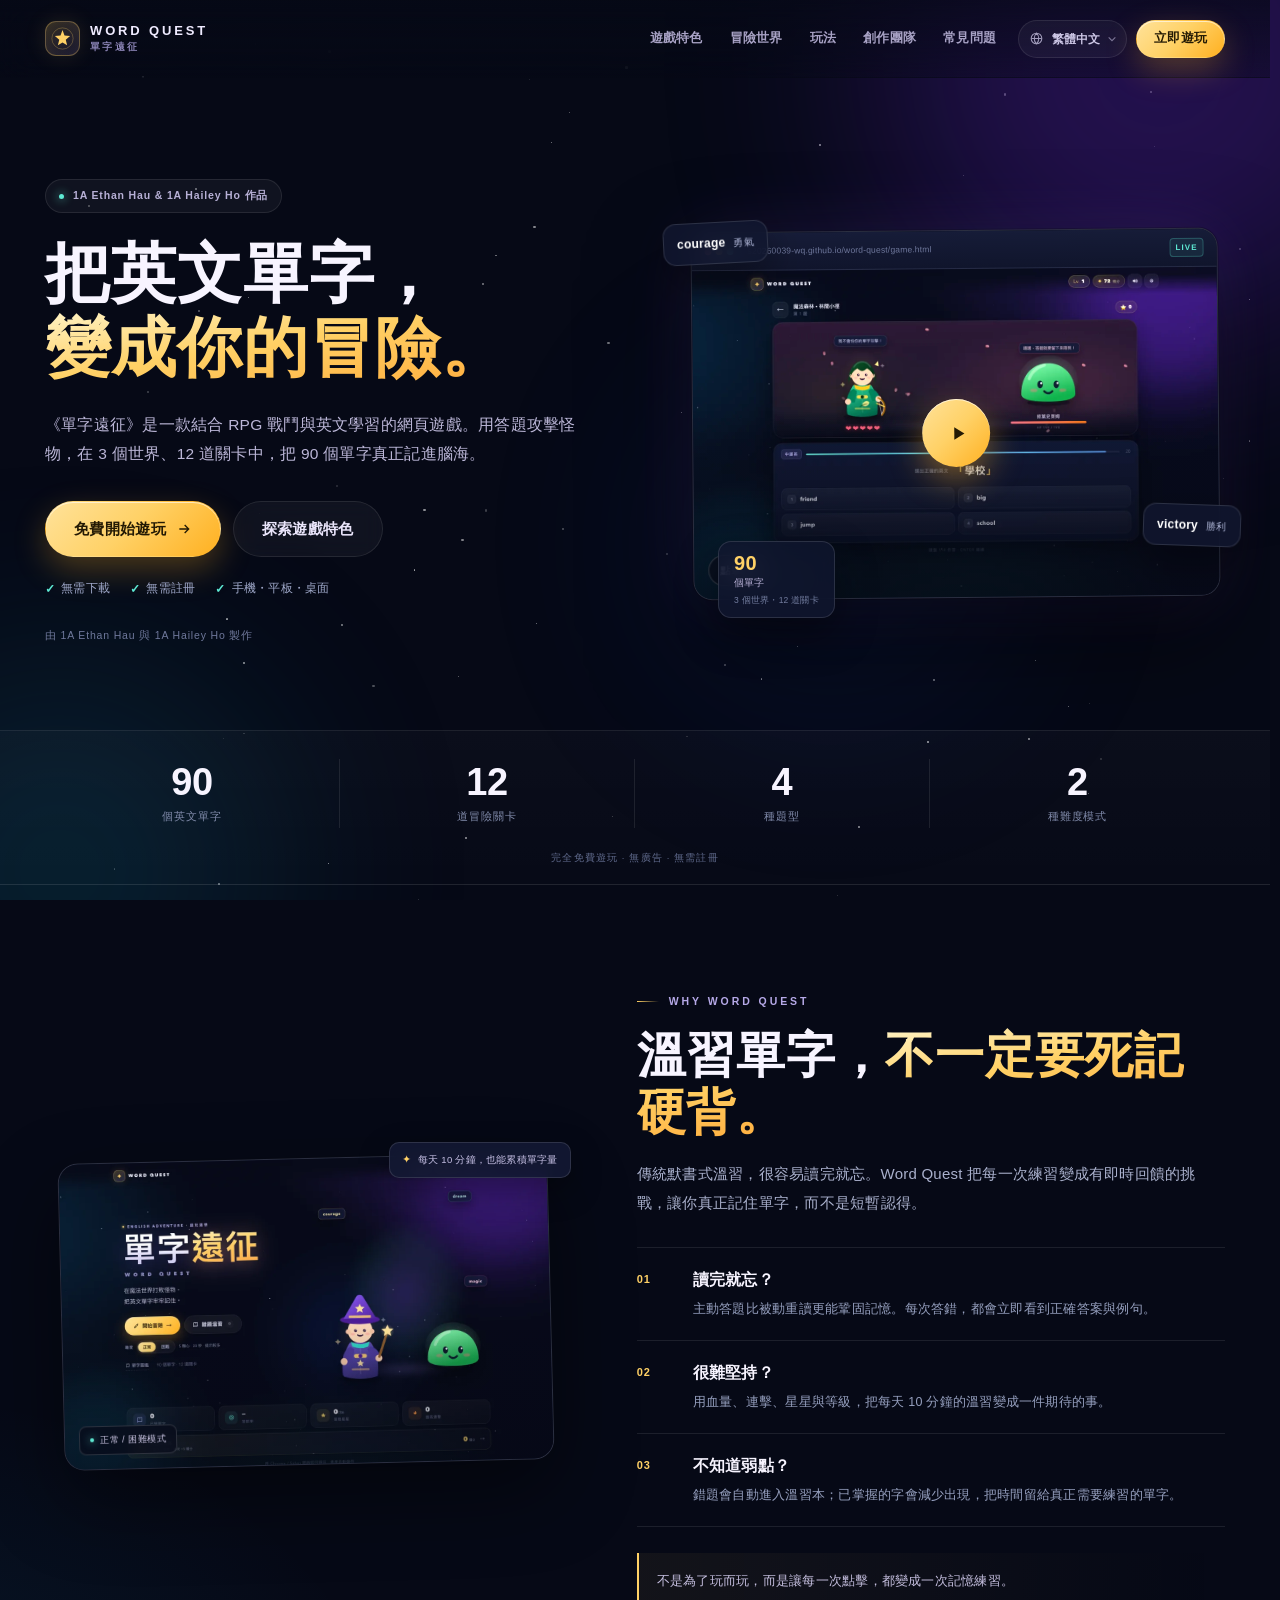
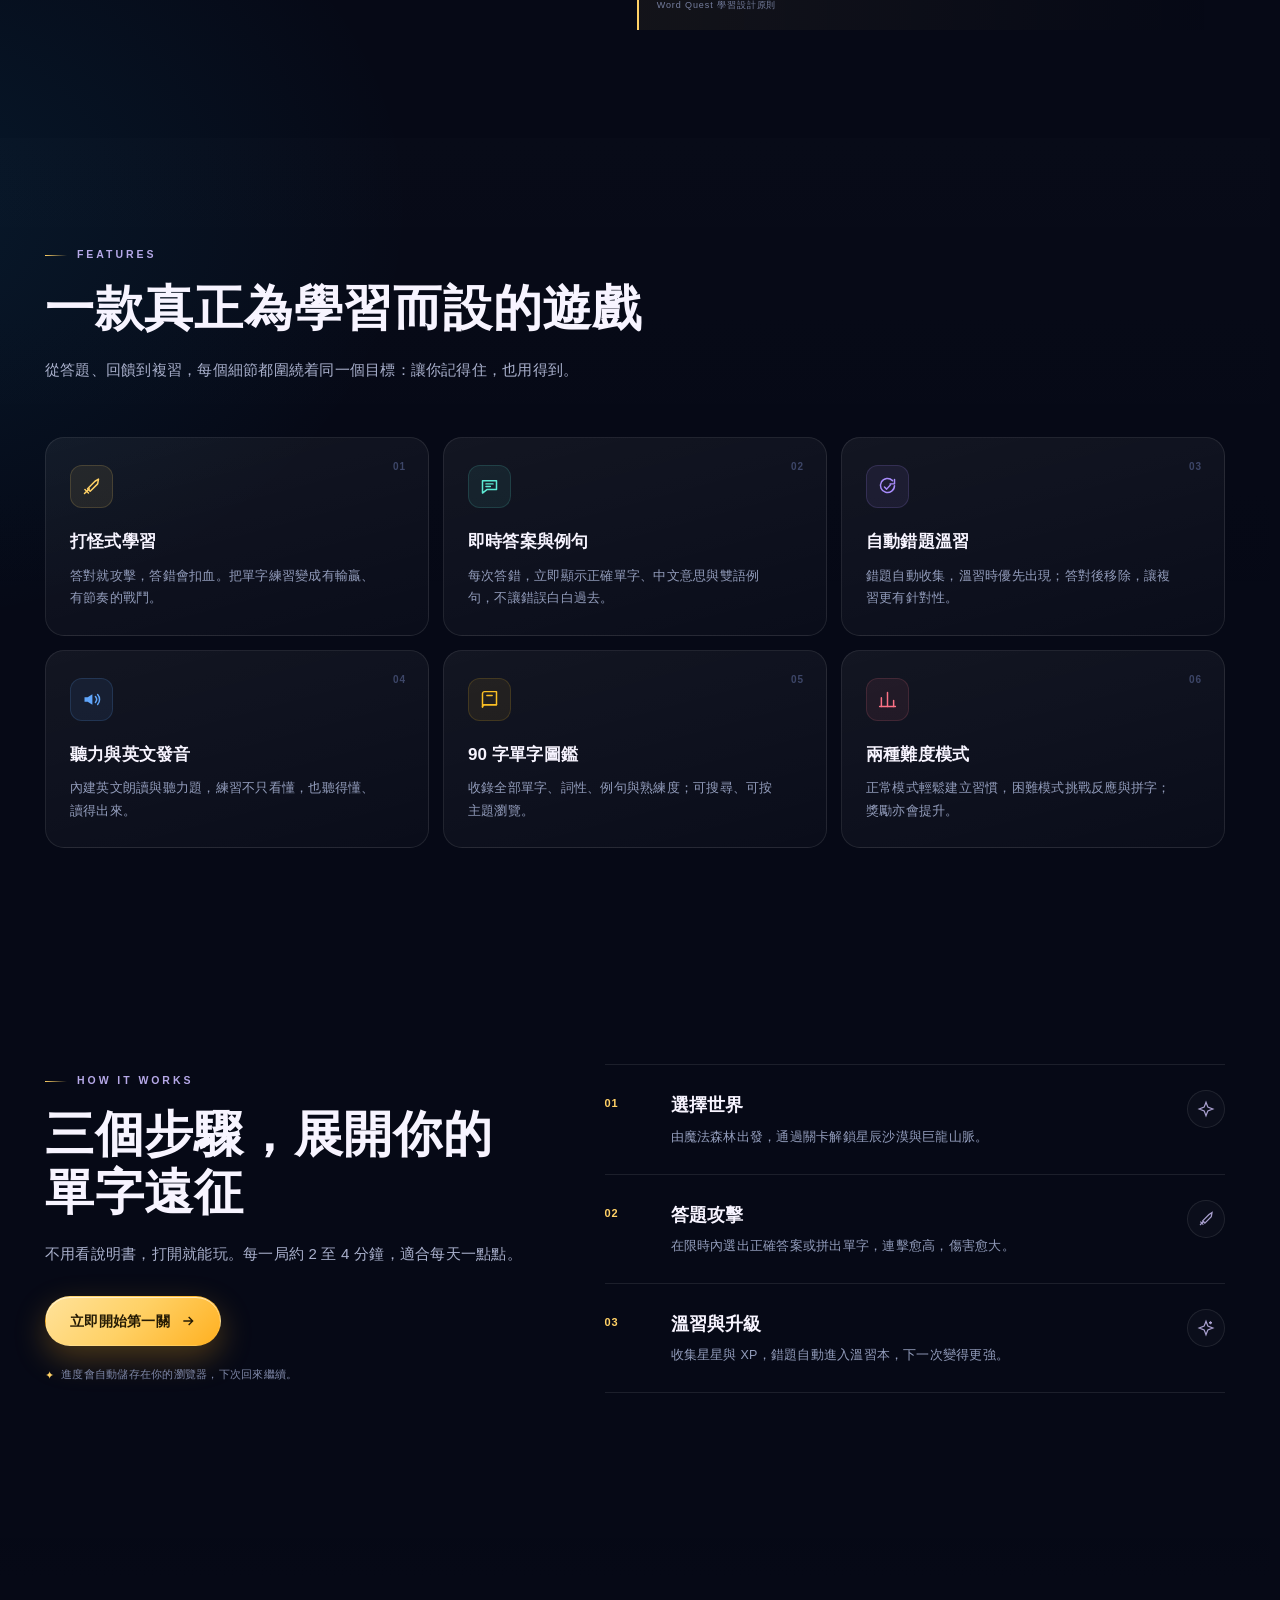
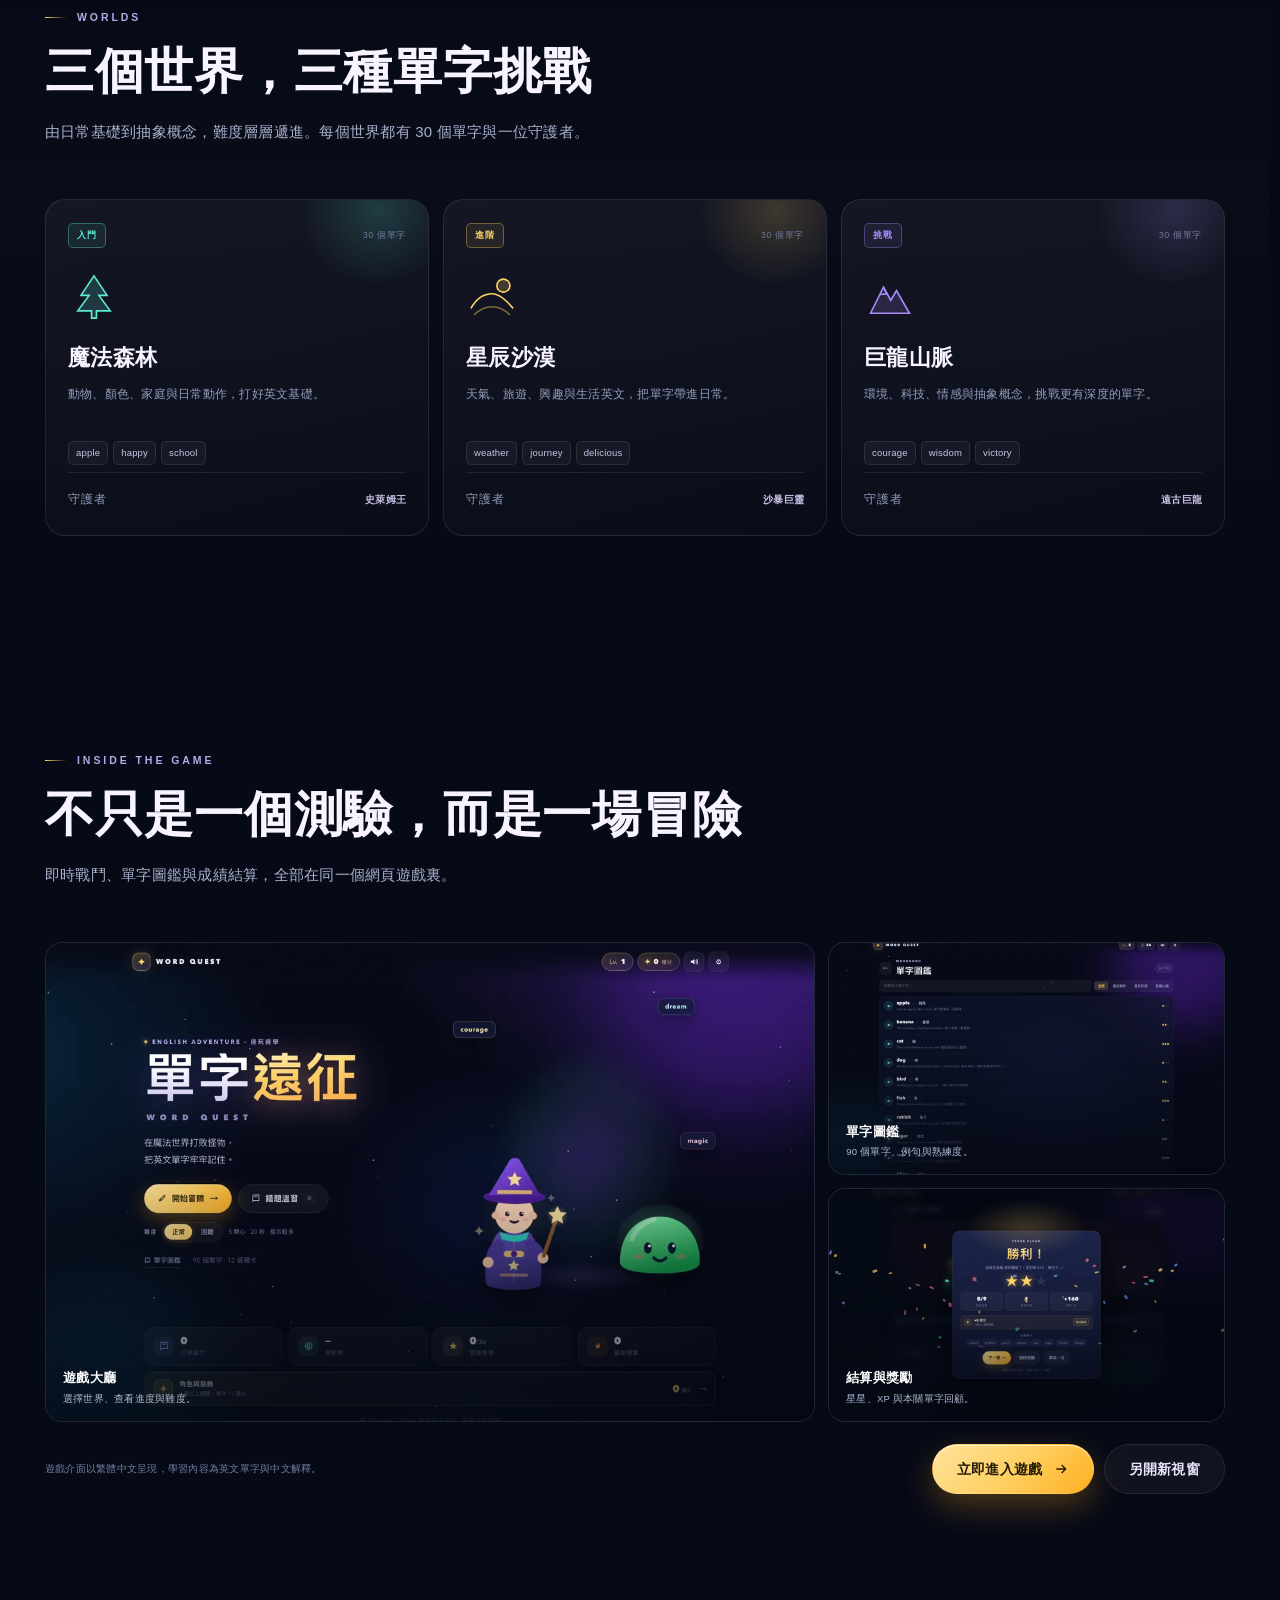
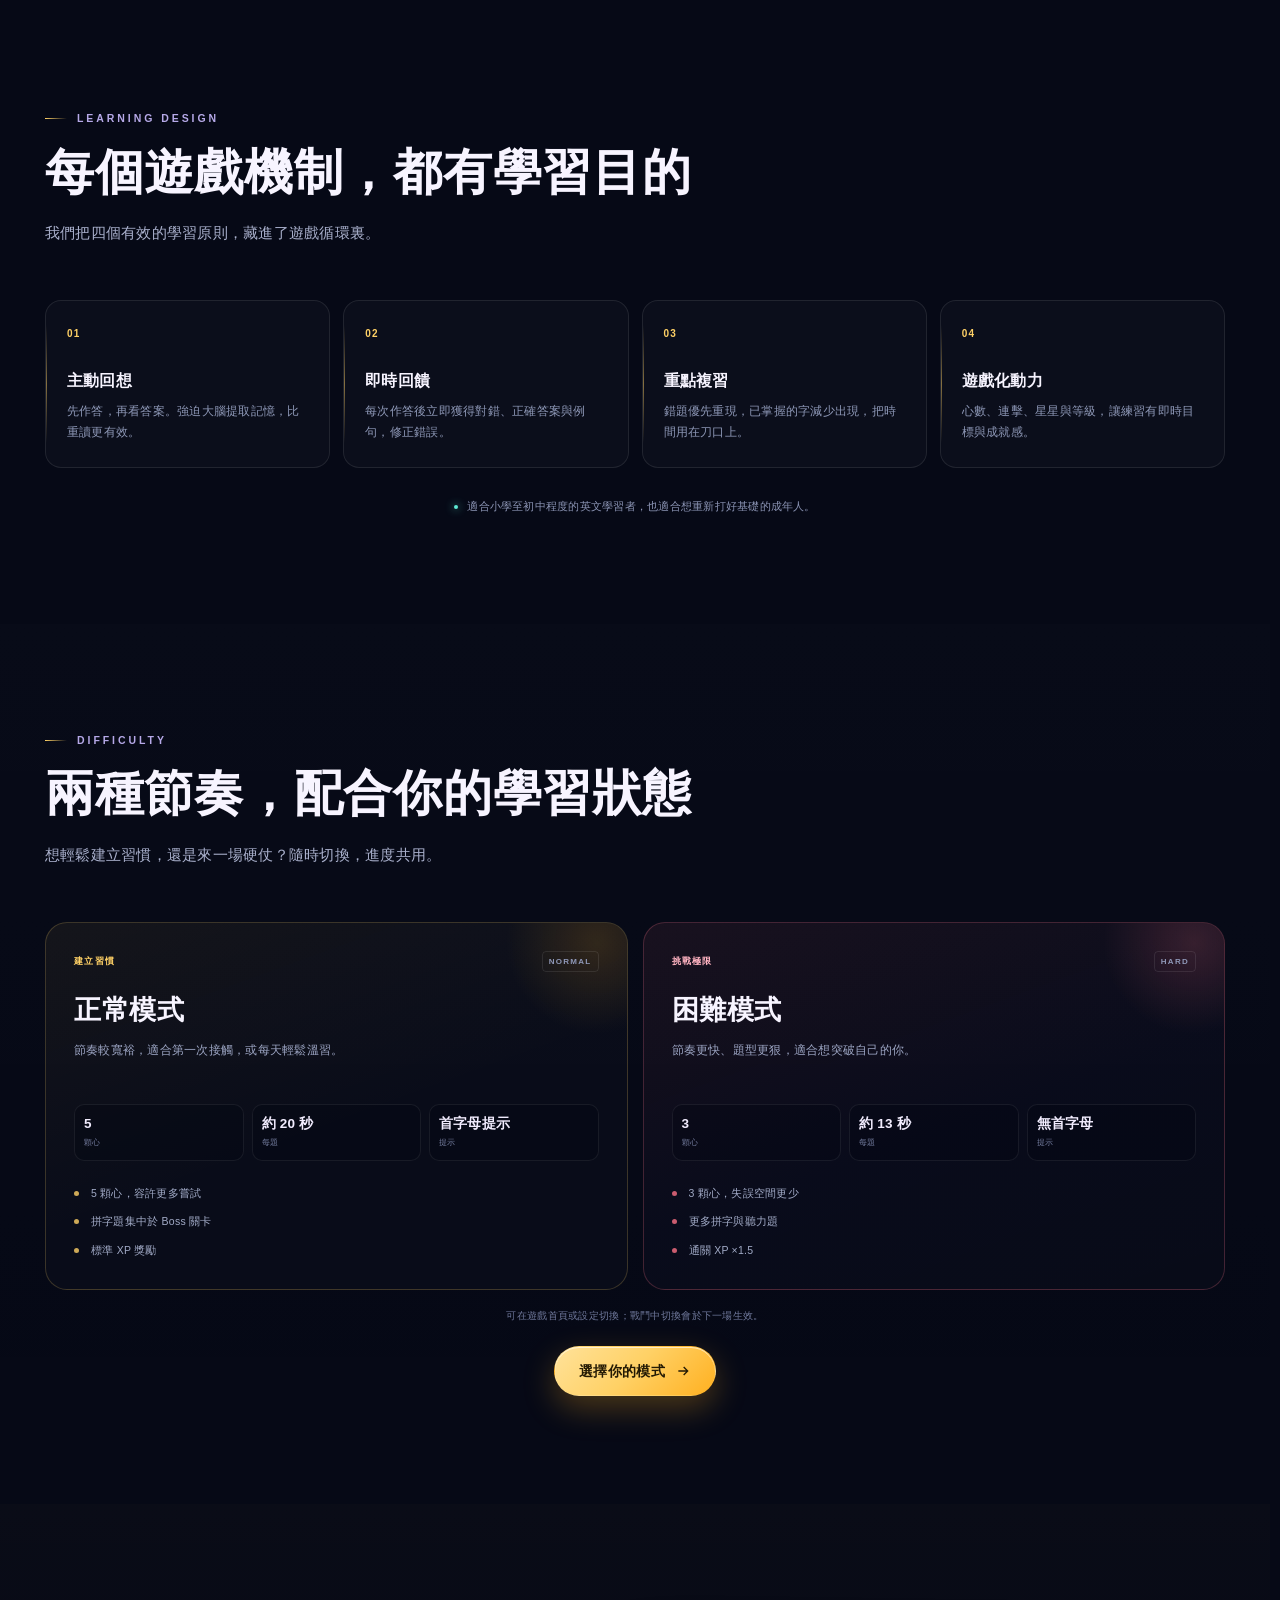
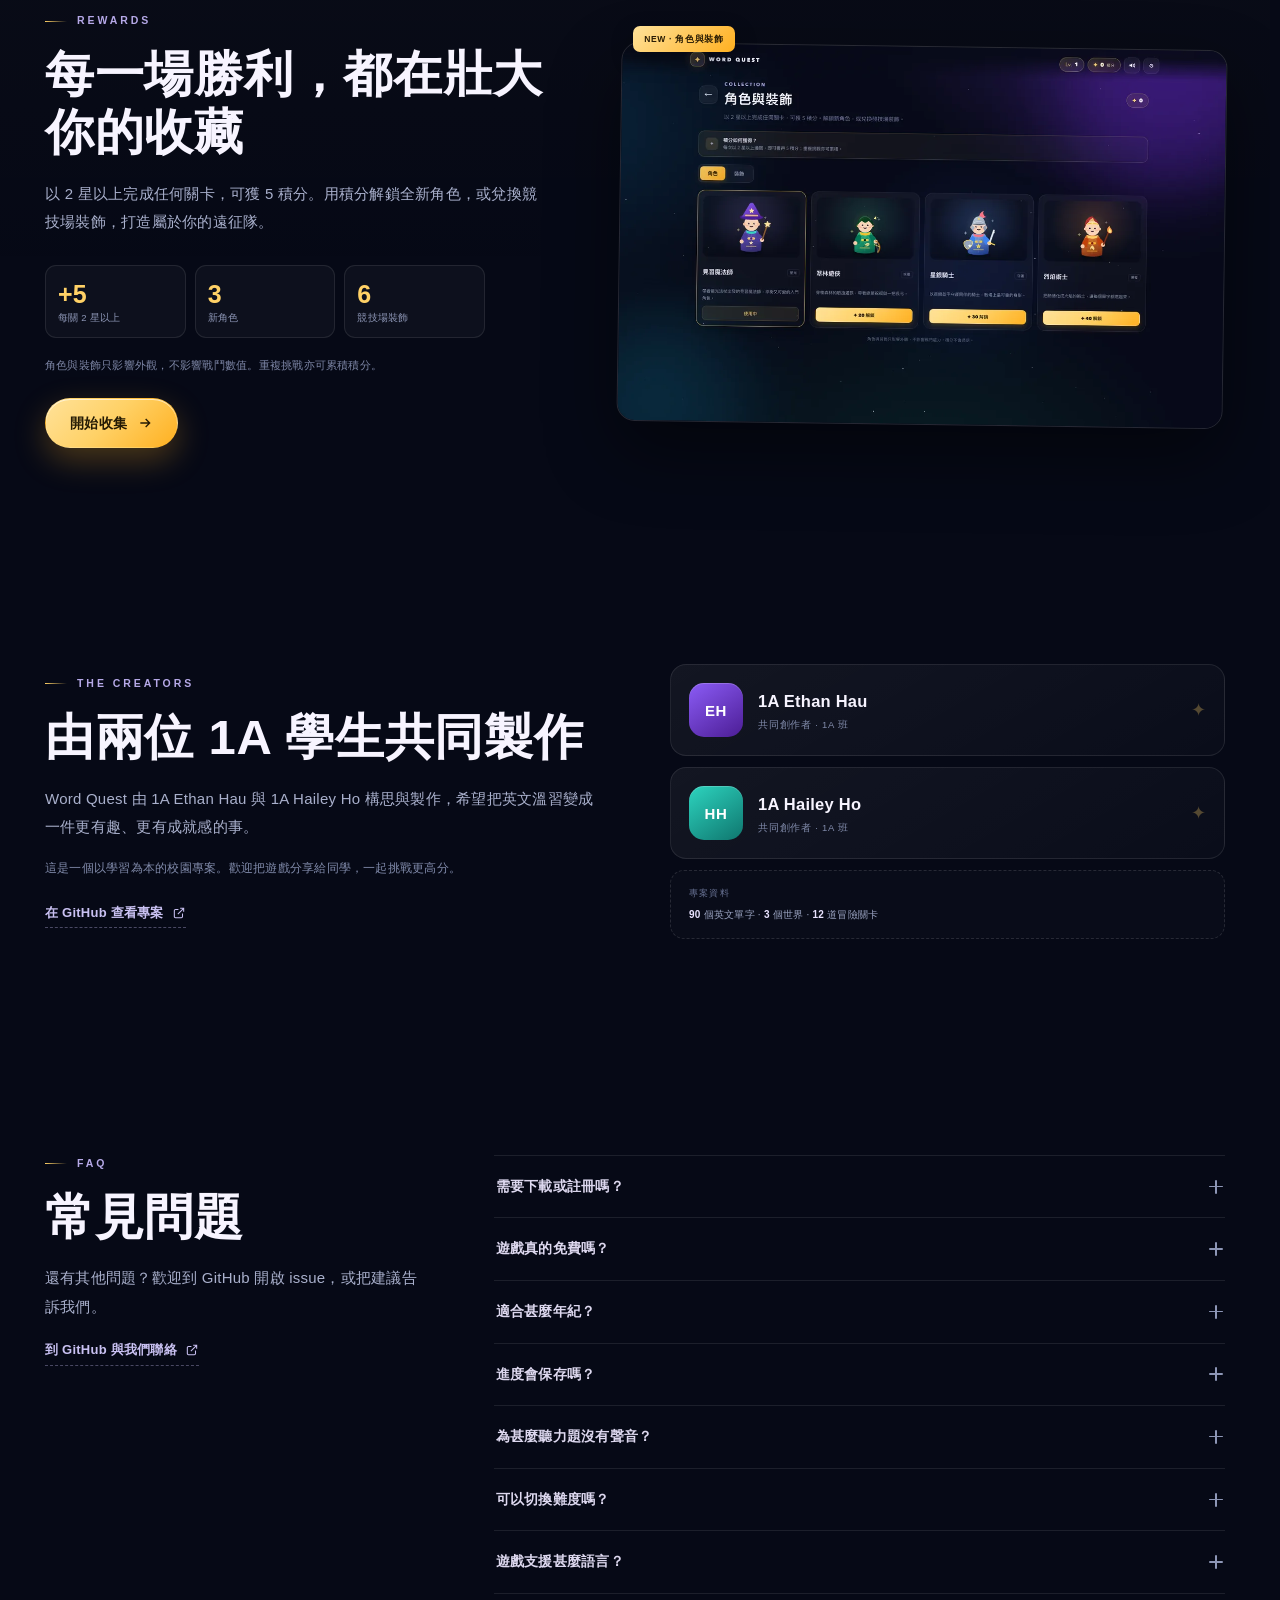
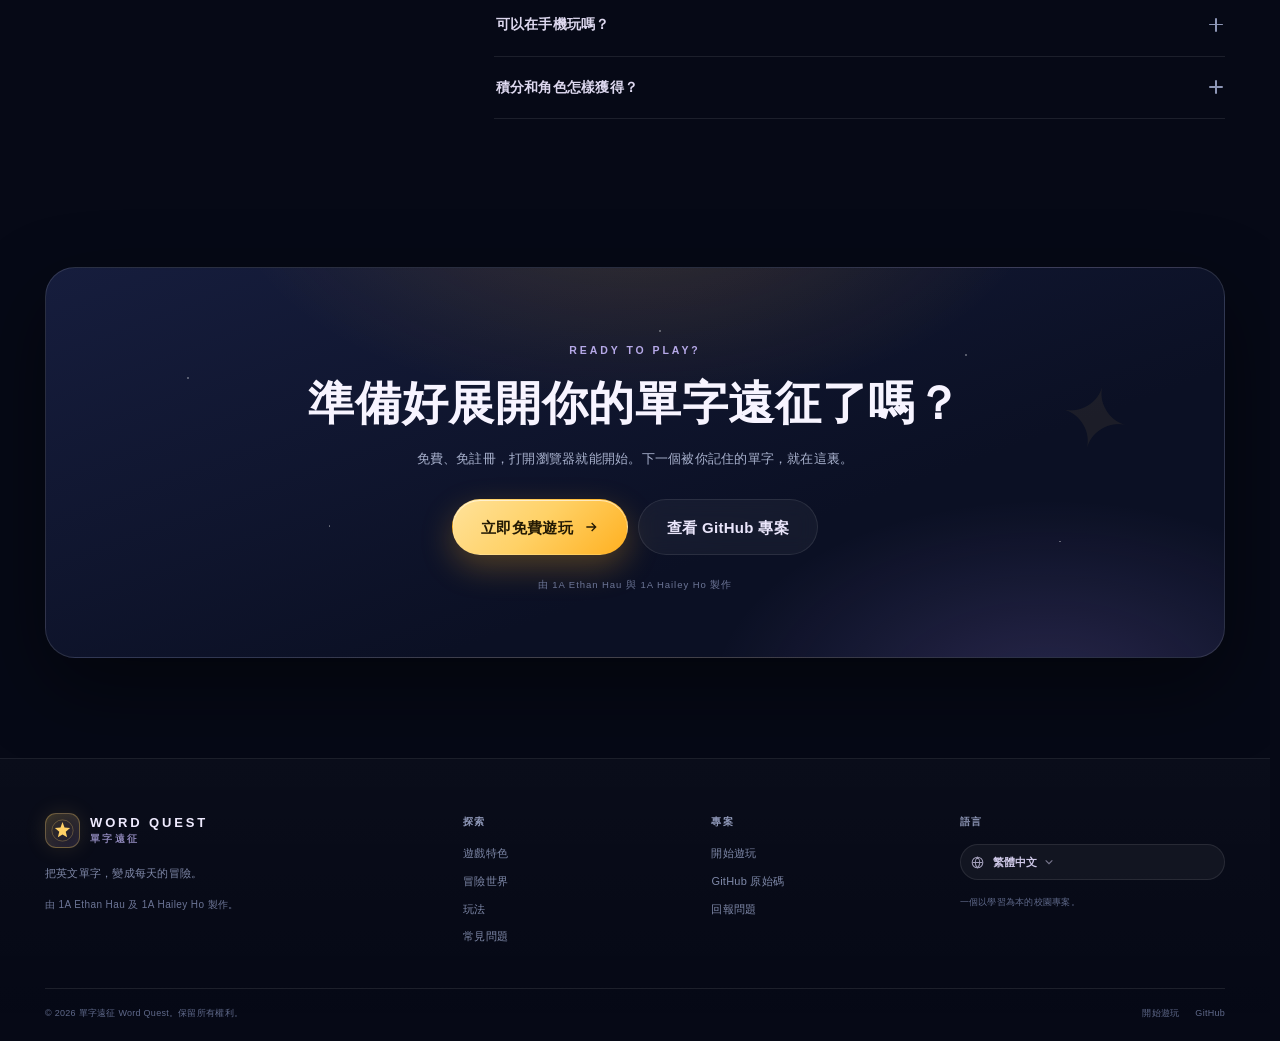
==== commit 5afcbda4: "Show rewards and collection on the commercial site" ====
--- a/index.html
+++ b/index.html
@@ -139,7 +139,7 @@
             <span class="browser-live">LIVE</span>
           </div>
           <a class="browser-shot" href="game.html" data-play aria-label="開始試玩單字遠征" data-i18n-aria="hero.playAria">
-            <img src="assets/game-battle.webp" width="1200" height="750" alt="單字遠征遊戲戰鬥畫面：巫師與幽靈對戰，畫面顯示英文單字題目" data-i18n-alt="hero.alt" fetchpriority="high">
+            <img src="assets/game-battle.webp" width="1200" height="750" alt="單字遠征遊戲戰鬥畫面：英雄與怪物對戰，畫面顯示英文單字題目" data-i18n-alt="hero.alt" fetchpriority="high">
             <span class="shot-overlay">
               <span class="play-fab" aria-hidden="true"><svg viewBox="0 0 24 24" fill="currentColor"><path d="M9 6.5v11l9-5.5-9-5.5Z"/></svg></span>
               <span class="shot-cta" data-i18n="hero.playOverlay">點擊試玩</span>
@@ -420,6 +420,28 @@
     </div>
   </section>
 
+  <!-- REWARDS -->
+  <section class="section rewards" id="rewards">
+    <div class="container rewards-grid">
+      <div class="rewards-copy" data-reveal>
+        <p class="eyebrow">REWARDS</p>
+        <h2 class="section-title" data-i18n="rewards.title">每一場勝利，都在壯大你的收藏</h2>
+        <p class="section-lead" data-i18n="rewards.lead">以 2 星以上完成任何關卡，可獲 5 積分。用積分解鎖全新角色，或兌換競技場裝飾，打造屬於你的遠征隊。</p>
+        <div class="reward-stats">
+          <div><b>+5</b><span data-i18n="rewards.points">每關 2 星以上</span></div>
+          <div><b>3</b><span data-i18n="rewards.characters">新角色</span></div>
+          <div><b>6</b><span data-i18n="rewards.decor">競技場裝飾</span></div>
+        </div>
+        <p class="rewards-note" data-i18n="rewards.note">角色與裝飾只影響外觀，不影響戰鬥數值。重複挑戰亦可累積積分。</p>
+        <a class="btn btn-primary" href="game.html" data-play><span data-i18n="rewards.cta">開始收集</span><svg viewBox="0 0 24 24" fill="none" stroke="currentColor" stroke-width="2" aria-hidden="true"><path d="M5 12h14M13 6l6 6-6 6"/></svg></a>
+      </div>
+      <div class="rewards-visual" data-reveal>
+        <img src="assets/game-shop.webp" width="1200" height="750" loading="lazy" alt="角色與裝飾商店畫面，展示四位可解鎖角色" data-i18n-alt="rewards.alt">
+        <span class="reward-tag" data-i18n="rewards.tag">NEW · 角色與裝飾</span>
+      </div>
+    </div>
+  </section>
+
   <!-- CREATORS -->
   <section class="section creators" id="creators">
     <div class="container creators-grid">
@@ -467,6 +489,7 @@
         <details class="faq-item" data-reveal><summary><span data-i18n="faq.q6">可以切換難度嗎？</span><span class="faq-plus" aria-hidden="true"></span></summary><div class="faq-a"><p data-i18n="faq.a6">可以。在遊戲首頁或設定中切換正常／困難模式；若在戰鬥中切換，會在下一場生效。</p></div></details>
         <details class="faq-item" data-reveal><summary><span data-i18n="faq.q7">遊戲支援甚麼語言？</span><span class="faq-plus" aria-hidden="true"></span></summary><div class="faq-a"><p data-i18n="faq.a7">網站提供繁體中文、简体中文及 English 介面；遊戲本身以繁體中文呈現，學習內容為英文單字與中文解釋。</p></div></details>
         <details class="faq-item" data-reveal><summary><span data-i18n="faq.q8">可以在手機玩嗎？</span><span class="faq-plus" aria-hidden="true"></span></summary><div class="faq-a"><p data-i18n="faq.a8">可以。遊戲已針對手機、平板與桌面瀏覽器調整版面；建議使用最新版 Chrome、Edge 或 Safari。</p></div></details>
+        <details class="faq-item" data-reveal><summary><span data-i18n="faq.q9">積分和角色怎樣獲得？</span><span class="faq-plus" aria-hidden="true"></span></summary><div class="faq-a"><p data-i18n="faq.a9">每次以 2 星以上完成關卡可獲 5 積分；在角色與裝飾商店可用積分解鎖 3 個新角色及 5 款競技場裝飾（另設 1 款預設主題）。</p></div></details>
       </div>
     </div>
   </section>
--- a/assets/site.css
+++ b/assets/site.css
@@ -441,6 +441,20 @@
 .diff-card.hard .diff-list li::before{background:var(--pink)}
 .diff-note{margin-top:18px;text-align:center;font-size:9.5px;color:#6f789b;letter-spacing:.03em}
 .diff-cta{display:flex;justify-content:center;margin-top:22px}
+
+/* ============ REWARDS ============ */
+.rewards{background:linear-gradient(180deg,rgba(255,209,102,.02),transparent 60%)}
+.rewards-grid{display:grid;grid-template-columns:.9fr 1.1fr;gap:64px;align-items:center}
+.reward-stats{display:grid;grid-template-columns:repeat(3,1fr);gap:9px;margin:28px 0 18px;max-width:440px}
+.reward-stats>div{padding:13px 12px;border-radius:11px;border:1px solid var(--line);background:rgba(255,255,255,.03)}
+.reward-stats b{display:block;font-size:25px;line-height:1.2;font-weight:900;color:var(--gold);font-variant-numeric:tabular-nums}
+.reward-stats span{display:block;margin-top:2px;font-size:9.5px;color:#8d96b6;line-height:1.4}
+.rewards-note{font-size:10.5px;line-height:1.75;color:#7d86a6;max-width:440px;margin-bottom:24px}
+.rewards-visual{position:relative;padding:10px 0 0 8px}
+.rewards-visual img{width:100%;height:auto;border-radius:18px;border:1px solid rgba(255,255,255,.13);box-shadow:0 30px 70px rgba(0,0,0,.45);transform:rotate(.8deg)}
+.reward-tag{position:absolute;top:-10px;left:22px;z-index:2;padding:6px 11px;border-radius:7px;background:linear-gradient(135deg,#ffe29a,#ffb020);color:#2a1c04;font-size:8.5px;font-weight:900;letter-spacing:.08em;box-shadow:0 8px 22px rgba(0,0,0,.3)}
+@media (max-width:980px){.rewards-grid{grid-template-columns:1fr;gap:38px}.rewards-visual{order:2;max-width:700px}.rewards-copy{order:1}}
+@media (max-width:620px){.rewards-grid{gap:28px}.reward-stats{margin:22px 0 15px}.reward-stats b{font-size:21px}.reward-stats span{font-size:8.5px}.rewards-visual{padding:4px 0 0}.reward-tag{top:-8px;left:14px;font-size:7.5px}}
 
 /* ============ CREATORS ============ */
 .creators-grid{display:grid;grid-template-columns:1fr 1fr;gap:70px;align-items:center}
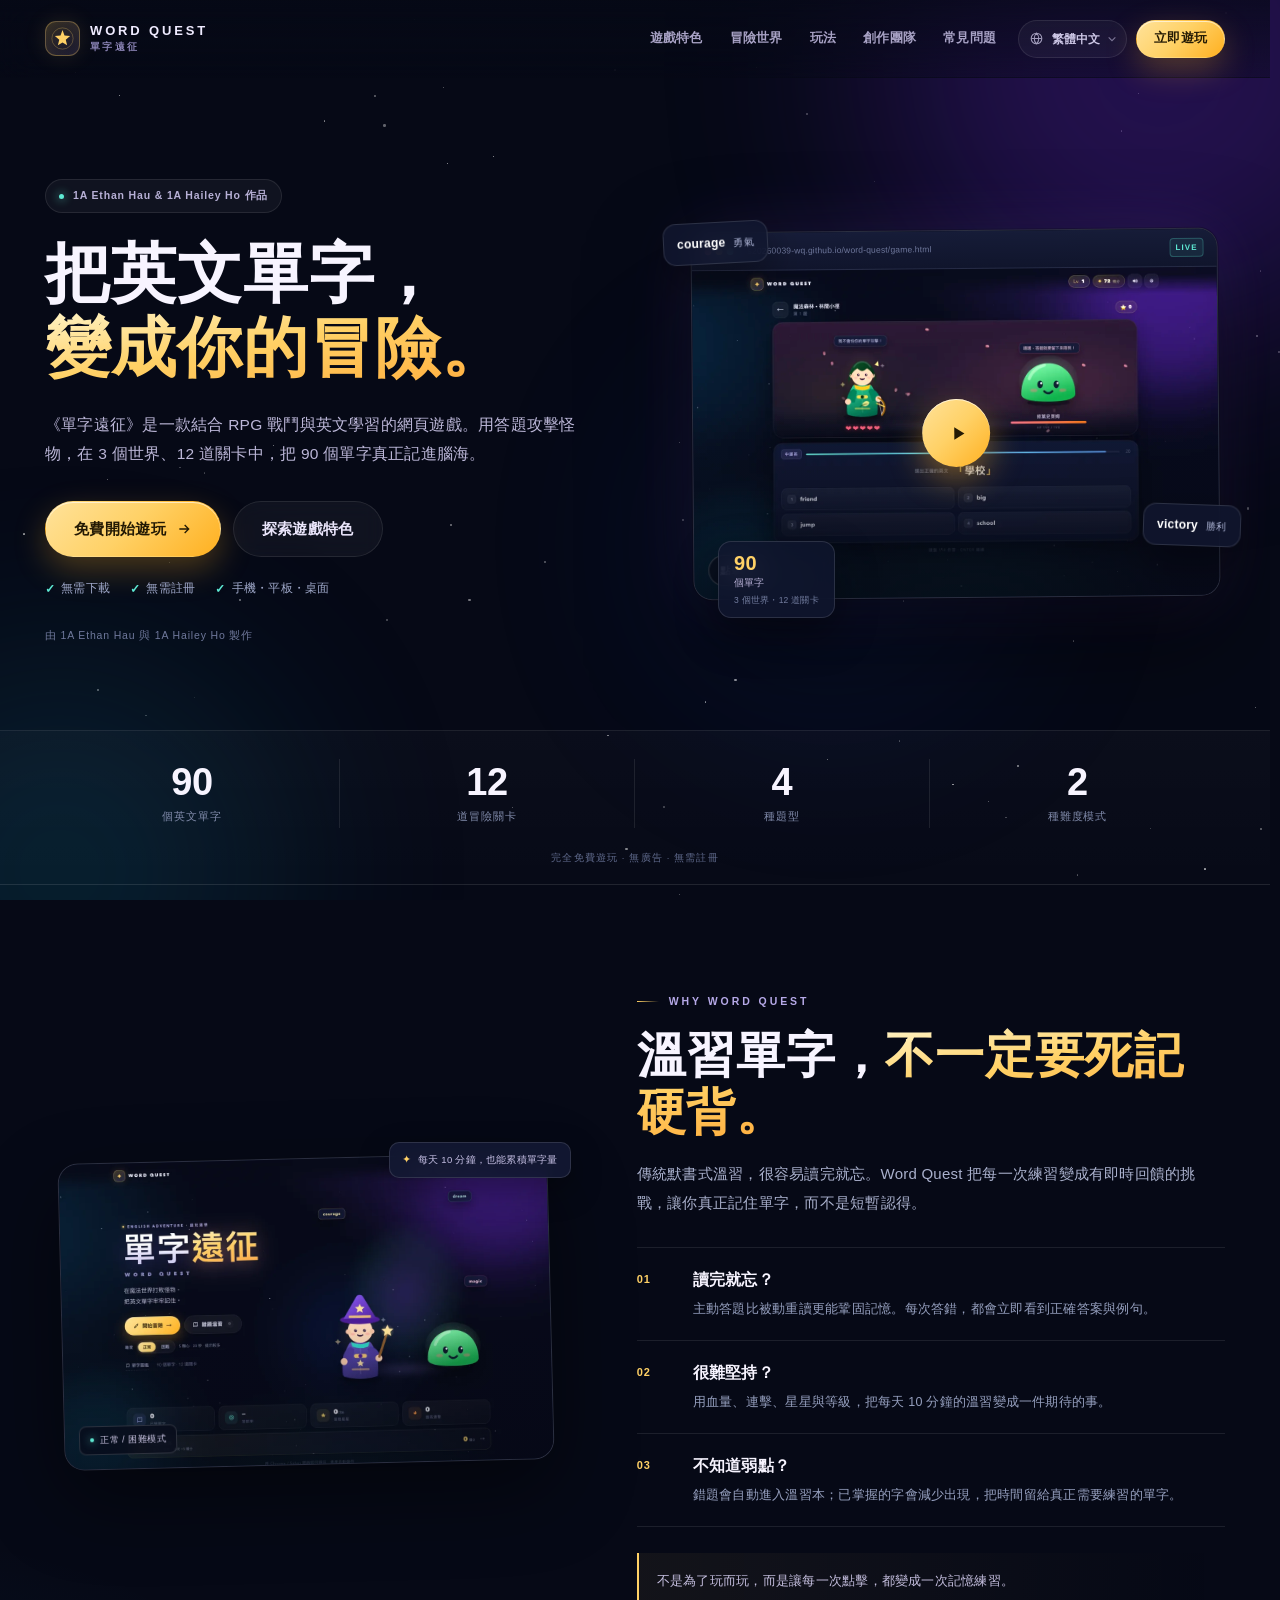
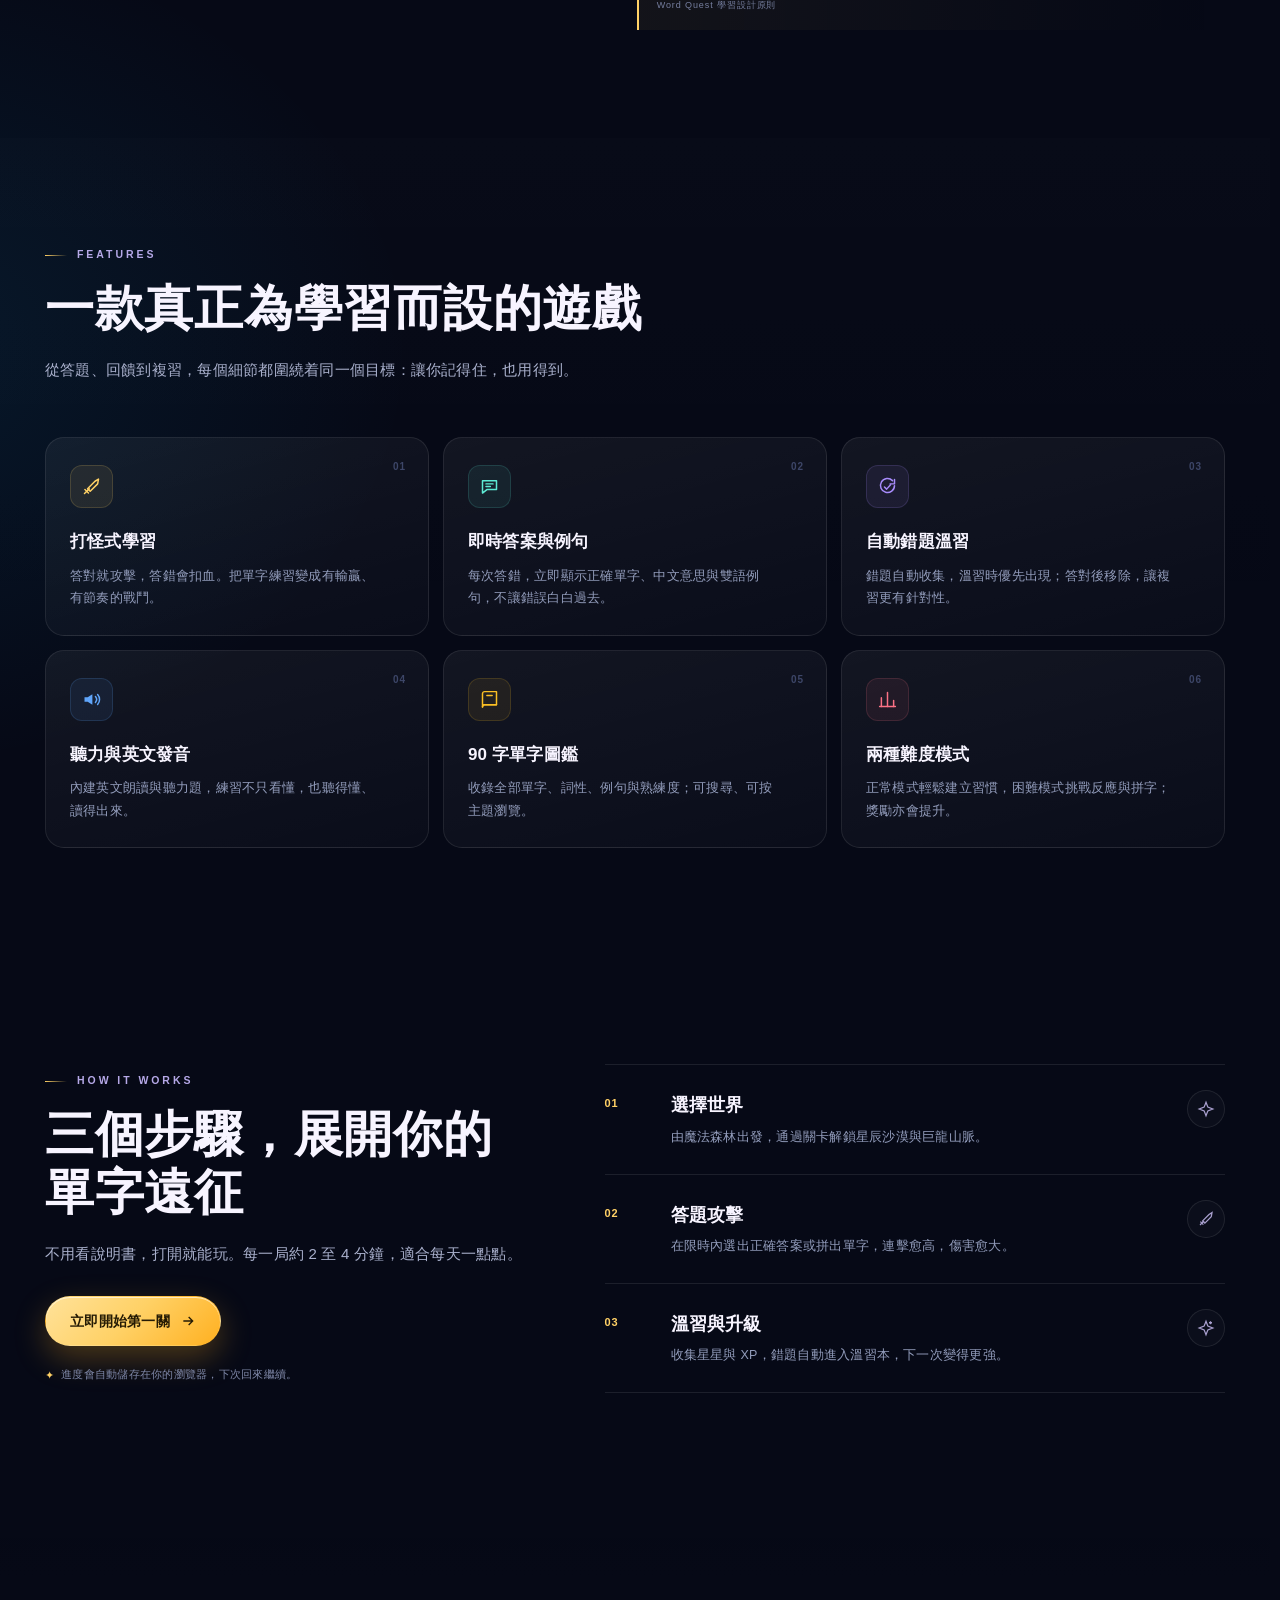
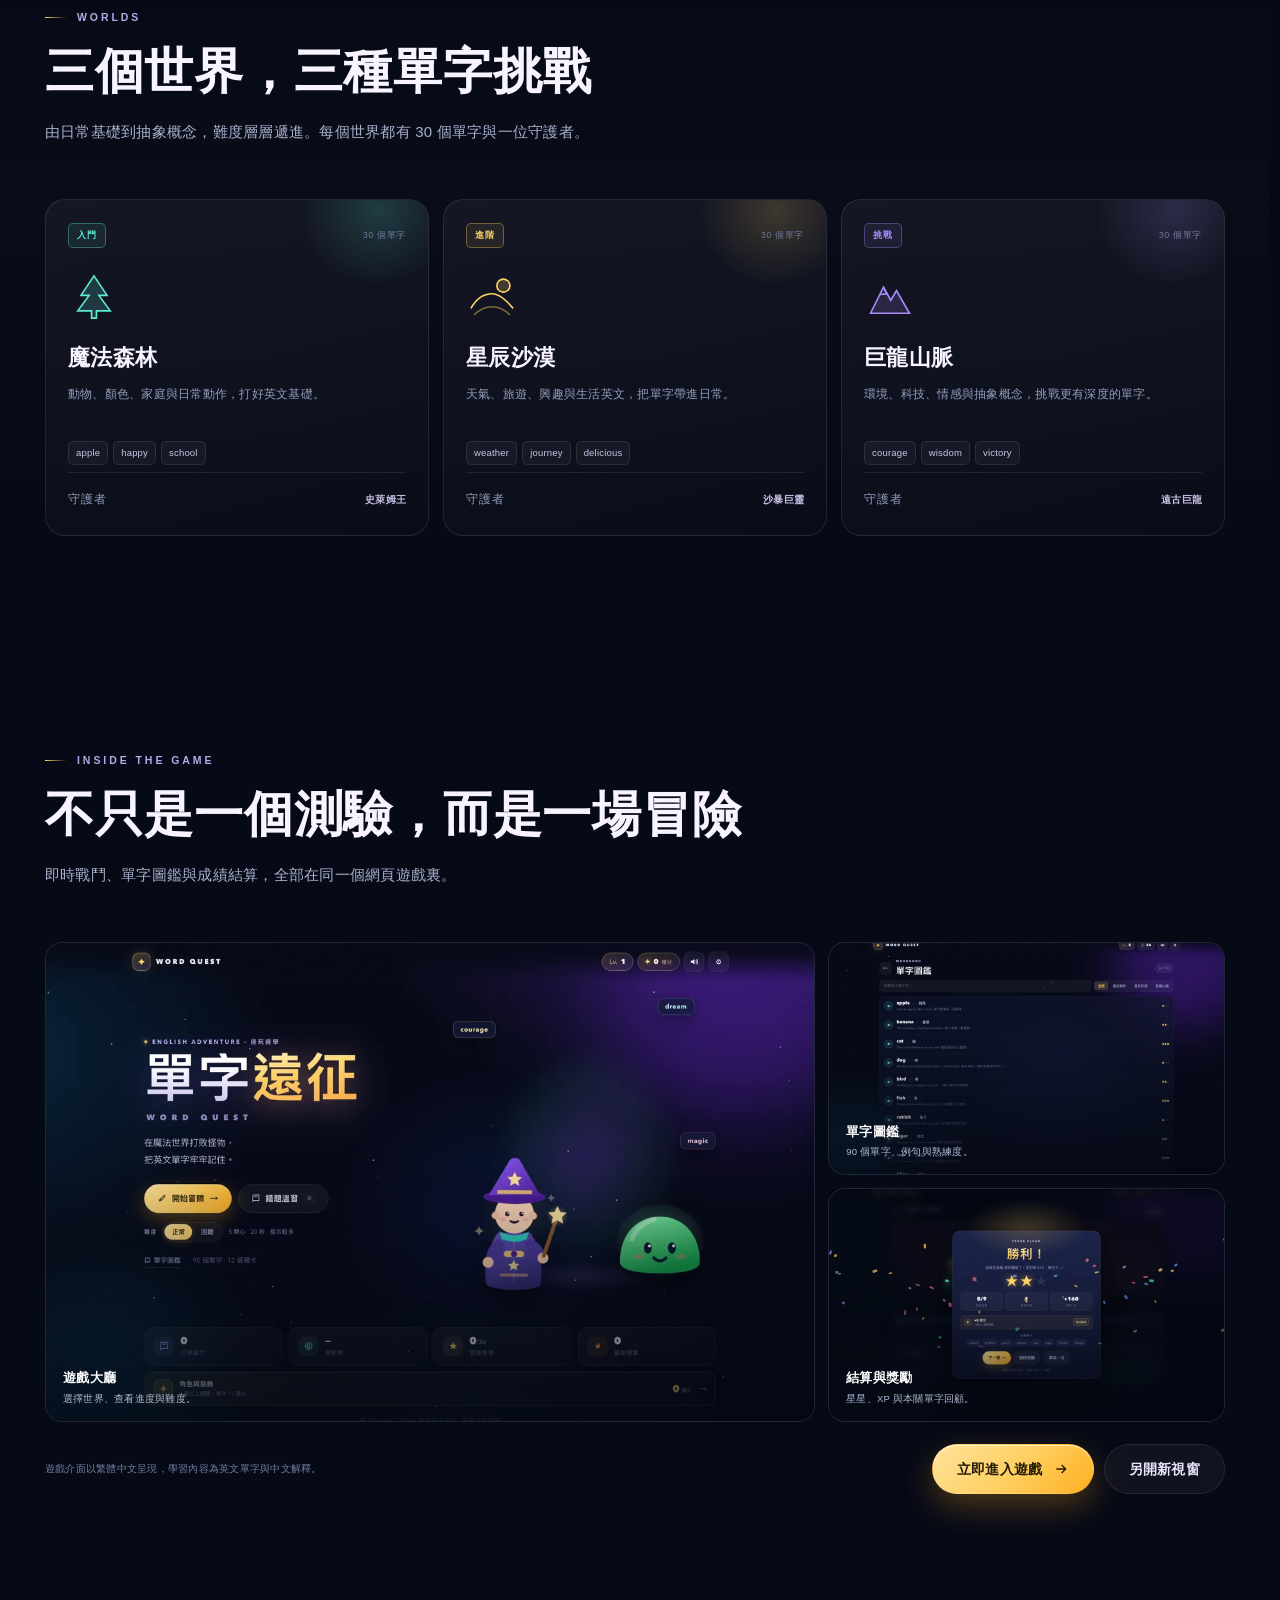
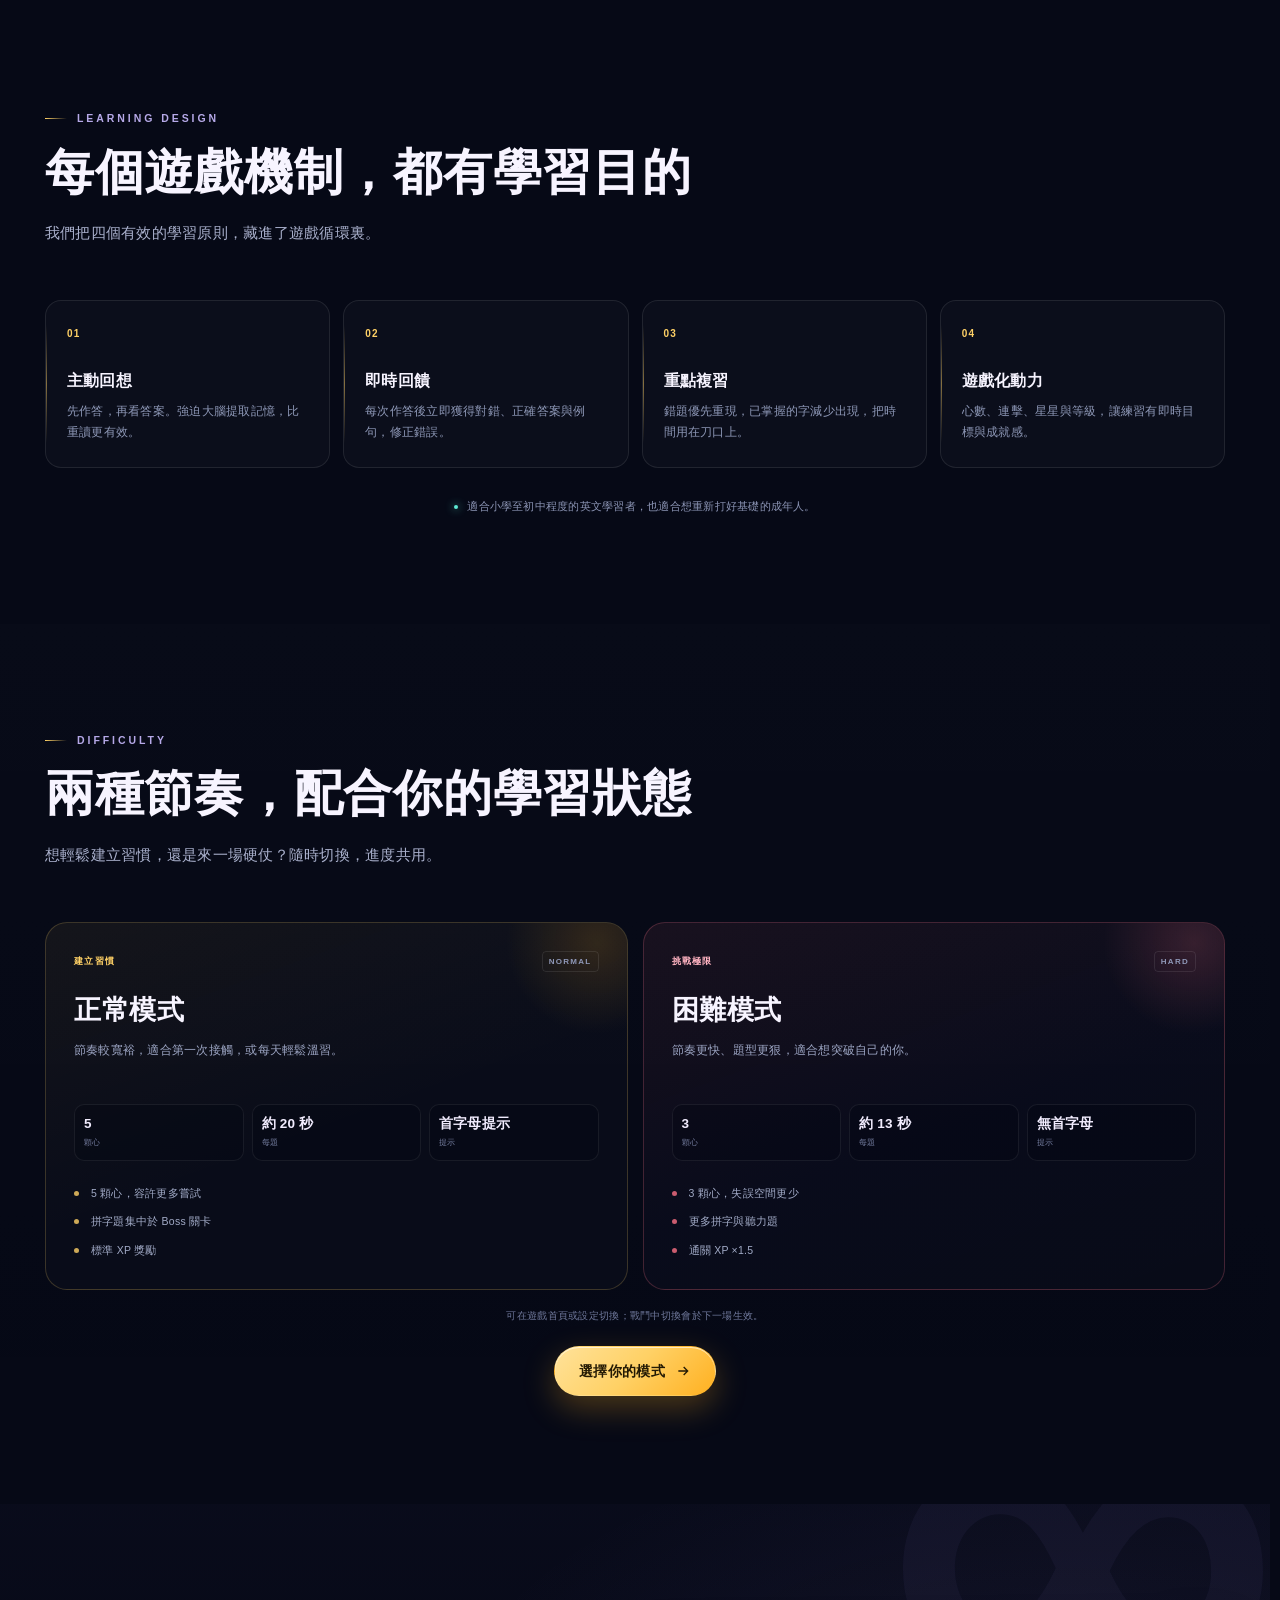
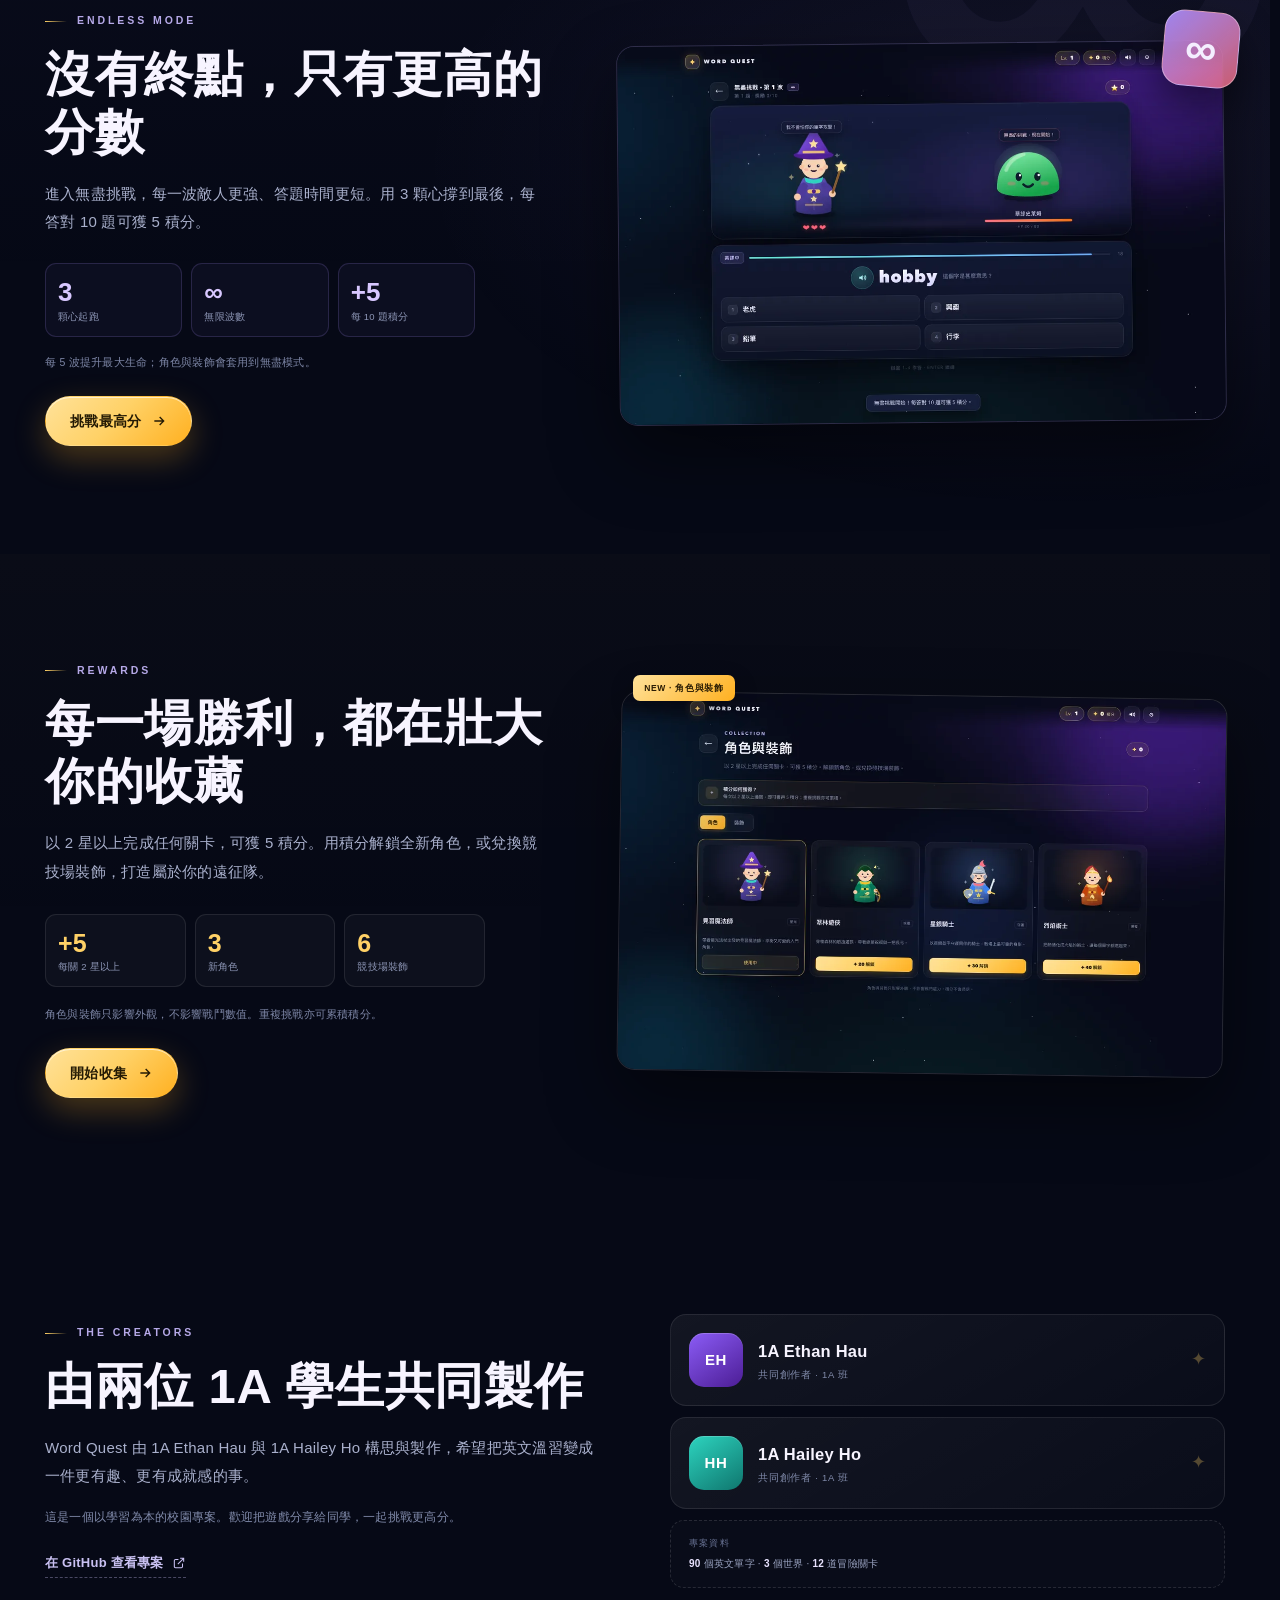
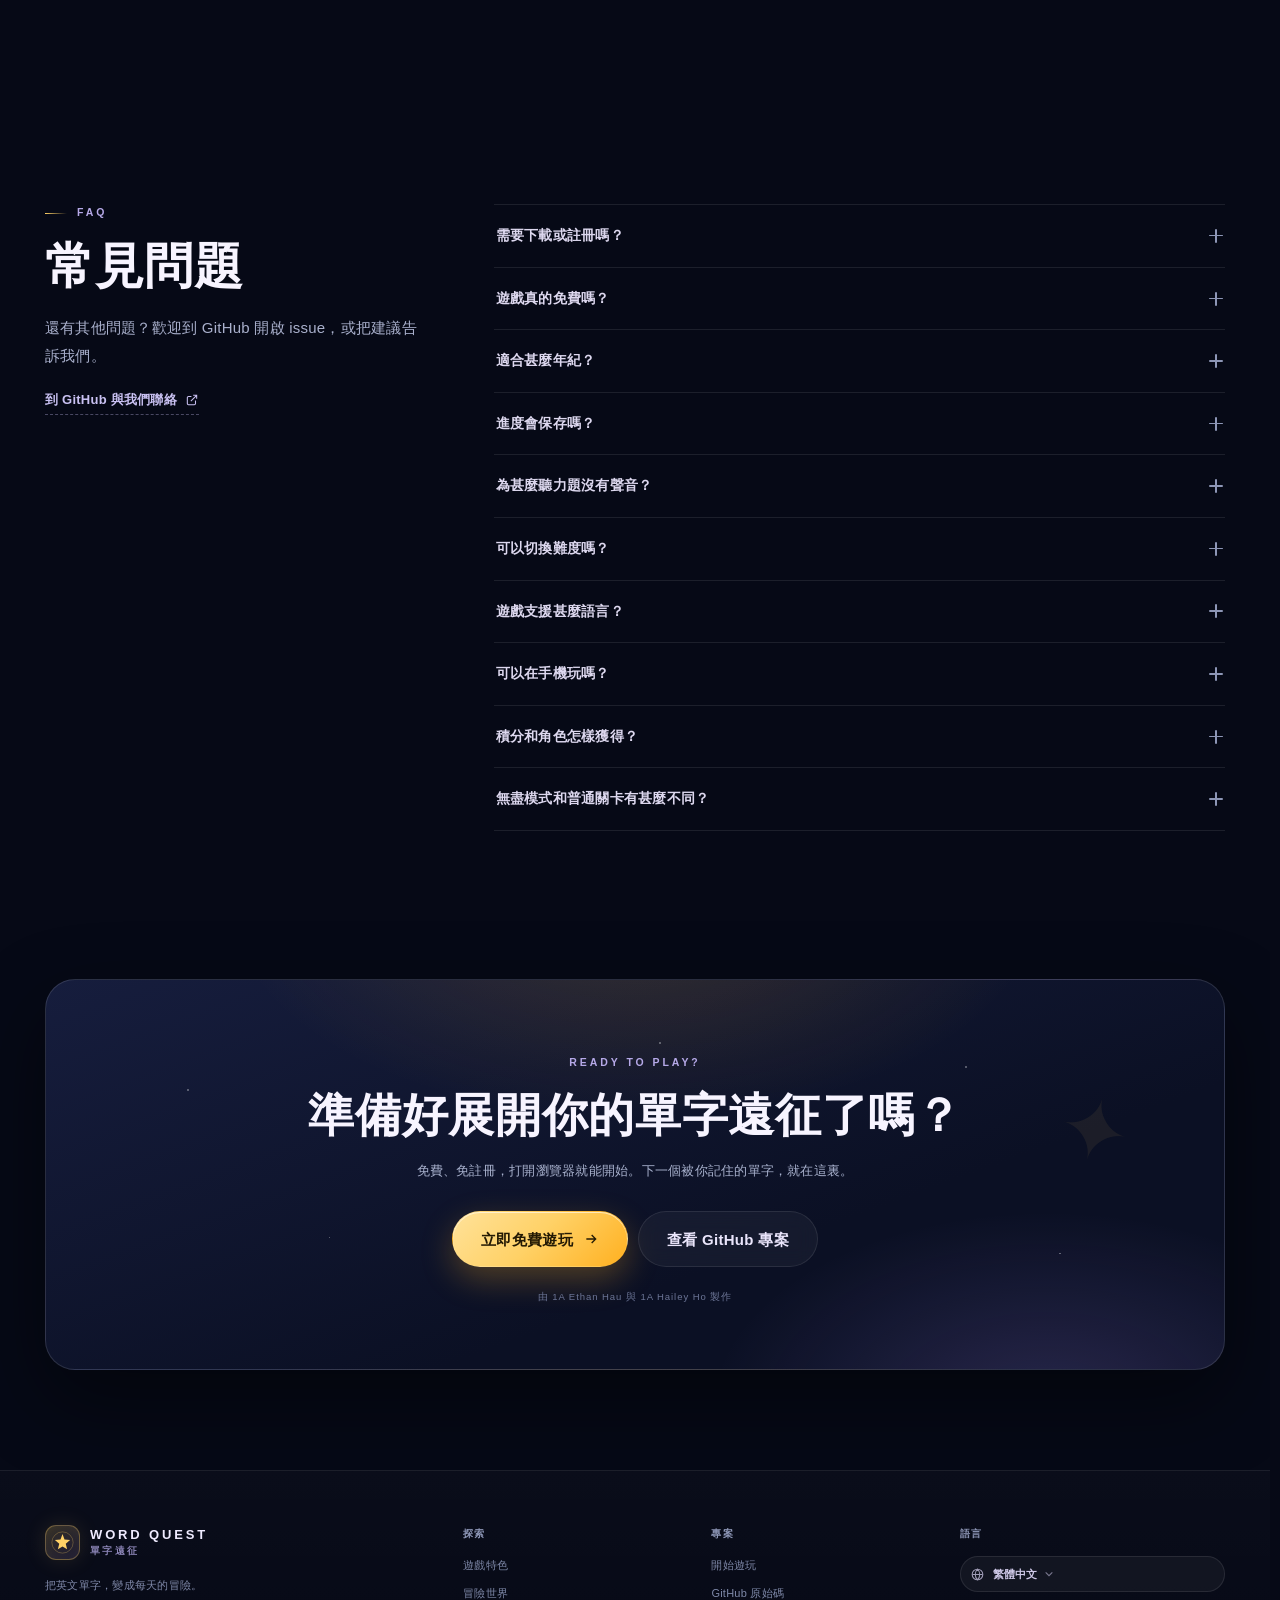
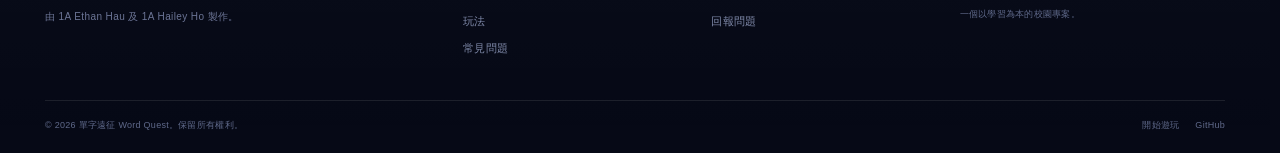
==== commit 9b30fb6b: "Add endless mode to the commercial site" ====
--- a/index.html
+++ b/index.html
@@ -420,6 +420,28 @@
     </div>
   </section>
 
+  <!-- ENDLESS MODE -->
+  <section class="section endless-section" id="endless">
+    <div class="container endless-grid">
+      <div class="endless-copy" data-reveal>
+        <p class="eyebrow">ENDLESS MODE</p>
+        <h2 class="section-title" data-i18n="endless.title">沒有終點，只有更高的分數</h2>
+        <p class="section-lead" data-i18n="endless.lead">進入無盡挑戰，每一波敵人更強、答題時間更短。用 3 顆心撐到最後，每答對 10 題可獲 5 積分。</p>
+        <div class="endless-stats">
+          <div><b>3</b><span data-i18n="endless.hearts">顆心起跑</span></div>
+          <div><b>∞</b><span data-i18n="endless.waves">無限波數</span></div>
+          <div><b>+5</b><span data-i18n="endless.reward">每 10 題積分</span></div>
+        </div>
+        <p class="endless-note" data-i18n="endless.note">每 5 波提升最大生命；角色與裝飾會套用到無盡模式。</p>
+        <a class="btn btn-primary" href="game.html" data-play><span data-i18n="endless.cta">挑戰最高分</span><svg viewBox="0 0 24 24" fill="none" stroke="currentColor" stroke-width="2" aria-hidden="true"><path d="M5 12h14M13 6l6 6-6 6"/></svg></a>
+      </div>
+      <div class="endless-visual" data-reveal>
+        <img src="assets/game-endless.webp" width="1200" height="750" loading="lazy" alt="無盡挑戰遊戲畫面，顯示第 1 波、3 顆心與英文題目" data-i18n-alt="endless.alt">
+        <div class="endless-badge" aria-hidden="true">∞</div>
+      </div>
+    </div>
+  </section>
+
   <!-- REWARDS -->
   <section class="section rewards" id="rewards">
     <div class="container rewards-grid">
@@ -490,6 +512,7 @@
         <details class="faq-item" data-reveal><summary><span data-i18n="faq.q7">遊戲支援甚麼語言？</span><span class="faq-plus" aria-hidden="true"></span></summary><div class="faq-a"><p data-i18n="faq.a7">網站提供繁體中文、简体中文及 English 介面；遊戲本身以繁體中文呈現，學習內容為英文單字與中文解釋。</p></div></details>
         <details class="faq-item" data-reveal><summary><span data-i18n="faq.q8">可以在手機玩嗎？</span><span class="faq-plus" aria-hidden="true"></span></summary><div class="faq-a"><p data-i18n="faq.a8">可以。遊戲已針對手機、平板與桌面瀏覽器調整版面；建議使用最新版 Chrome、Edge 或 Safari。</p></div></details>
         <details class="faq-item" data-reveal><summary><span data-i18n="faq.q9">積分和角色怎樣獲得？</span><span class="faq-plus" aria-hidden="true"></span></summary><div class="faq-a"><p data-i18n="faq.a9">每次以 2 星以上完成關卡可獲 5 積分；在角色與裝飾商店可用積分解鎖 3 個新角色及 5 款競技場裝飾（另設 1 款預設主題）。</p></div></details>
+        <details class="faq-item" data-reveal><summary><span data-i18n="faq.q10">無盡模式和普通關卡有甚麼不同？</span><span class="faq-plus" aria-hidden="true"></span></summary><div class="faq-a"><p data-i18n="faq.a10">無盡模式會不斷出題，每波敵人更強、答題時間更短；起始 3 顆心，每 5 波提升最大生命，每答對 10 題可獲 5 積分。</p></div></details>
       </div>
     </div>
   </section>
--- a/assets/site.css
+++ b/assets/site.css
@@ -441,6 +441,28 @@
 .diff-card.hard .diff-list li::before{background:var(--pink)}
 .diff-note{margin-top:18px;text-align:center;font-size:9.5px;color:#6f789b;letter-spacing:.03em}
 .diff-cta{display:flex;justify-content:center;margin-top:22px}
+
+/* ============ ENDLESS ============ */
+.endless-section{position:relative;overflow:hidden;background:
+  radial-gradient(900px 480px at 84% 40%,rgba(167,139,250,.08),transparent 72%),
+  linear-gradient(180deg,rgba(167,139,250,.025),transparent 60%)}
+.endless-section::before{content:"∞";position:absolute;right:-1%;top:-38%;font-size:560px;line-height:1;font-weight:900;color:rgba(167,139,250,.045);pointer-events:none;user-select:none}
+.endless-grid{display:grid;grid-template-columns:.9fr 1.1fr;gap:62px;align-items:center;position:relative;z-index:1}
+.endless-stats{display:grid;grid-template-columns:repeat(3,1fr);gap:9px;margin:26px 0 16px;max-width:430px}
+.endless-stats>div{padding:13px 12px;border-radius:11px;border:1px solid rgba(167,139,250,.18);background:rgba(167,139,250,.045)}
+.endless-stats b{display:block;font-size:26px;line-height:1.2;font-weight:900;color:#d8c7ff;font-variant-numeric:tabular-nums}
+.endless-stats span{display:block;margin-top:2px;font-size:9.5px;color:#8d96b6;line-height:1.4}
+.endless-note{font-size:10.5px;line-height:1.75;color:#7d86a6;max-width:430px;margin-bottom:24px}
+.endless-visual{position:relative;padding:8px 0 0 8px}
+.endless-visual img{width:100%;height:auto;border-radius:18px;border:1px solid rgba(196,181,253,.2);box-shadow:0 30px 70px rgba(0,0,0,.48);transform:rotate(-.6deg)}
+.endless-badge{
+  position:absolute;top:-24px;right:-14px;width:76px;height:76px;border-radius:20px;
+  display:grid;place-items:center;font-size:44px;line-height:1;font-weight:900;color:#f4eeff;
+  background:linear-gradient(135deg,rgba(167,139,250,.95),rgba(251,113,133,.8));
+  border:1px solid rgba(255,255,255,.35);box-shadow:0 18px 38px rgba(0,0,0,.45);transform:rotate(5deg);
+}
+@media (max-width:980px){.endless-grid{grid-template-columns:1fr;gap:38px}.endless-visual{order:2;max-width:700px}.endless-copy{order:1}}
+@media (max-width:620px){.endless-grid{gap:28px}.endless-stats{margin:22px 0 14px}.endless-stats b{font-size:21px}.endless-stats span{font-size:8.5px}.endless-visual{padding:4px 0 0}.endless-badge{width:58px;height:58px;border-radius:16px;font-size:34px;top:-16px;right:-6px}.endless-section::before{font-size:380px;right:-8%;top:-25%}}
 
 /* ============ REWARDS ============ */
 .rewards{background:linear-gradient(180deg,rgba(255,209,102,.02),transparent 60%)}
